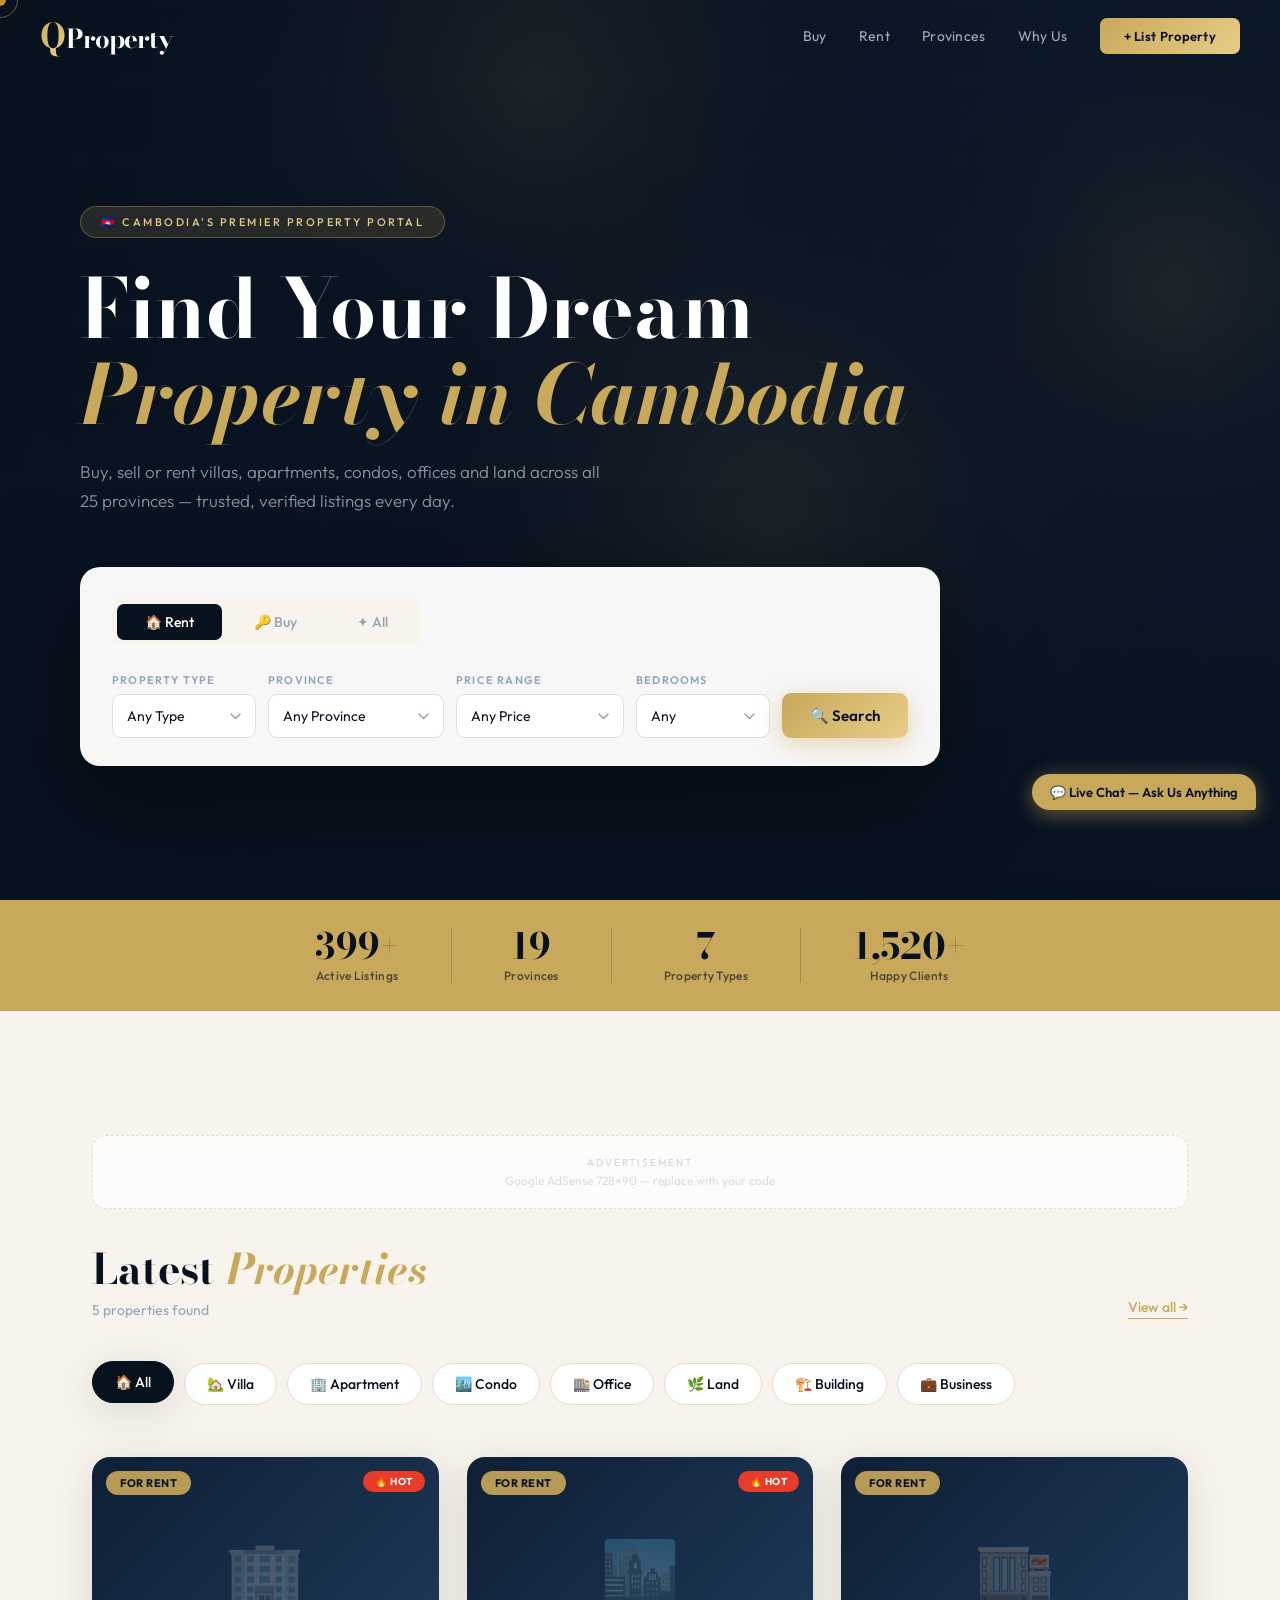
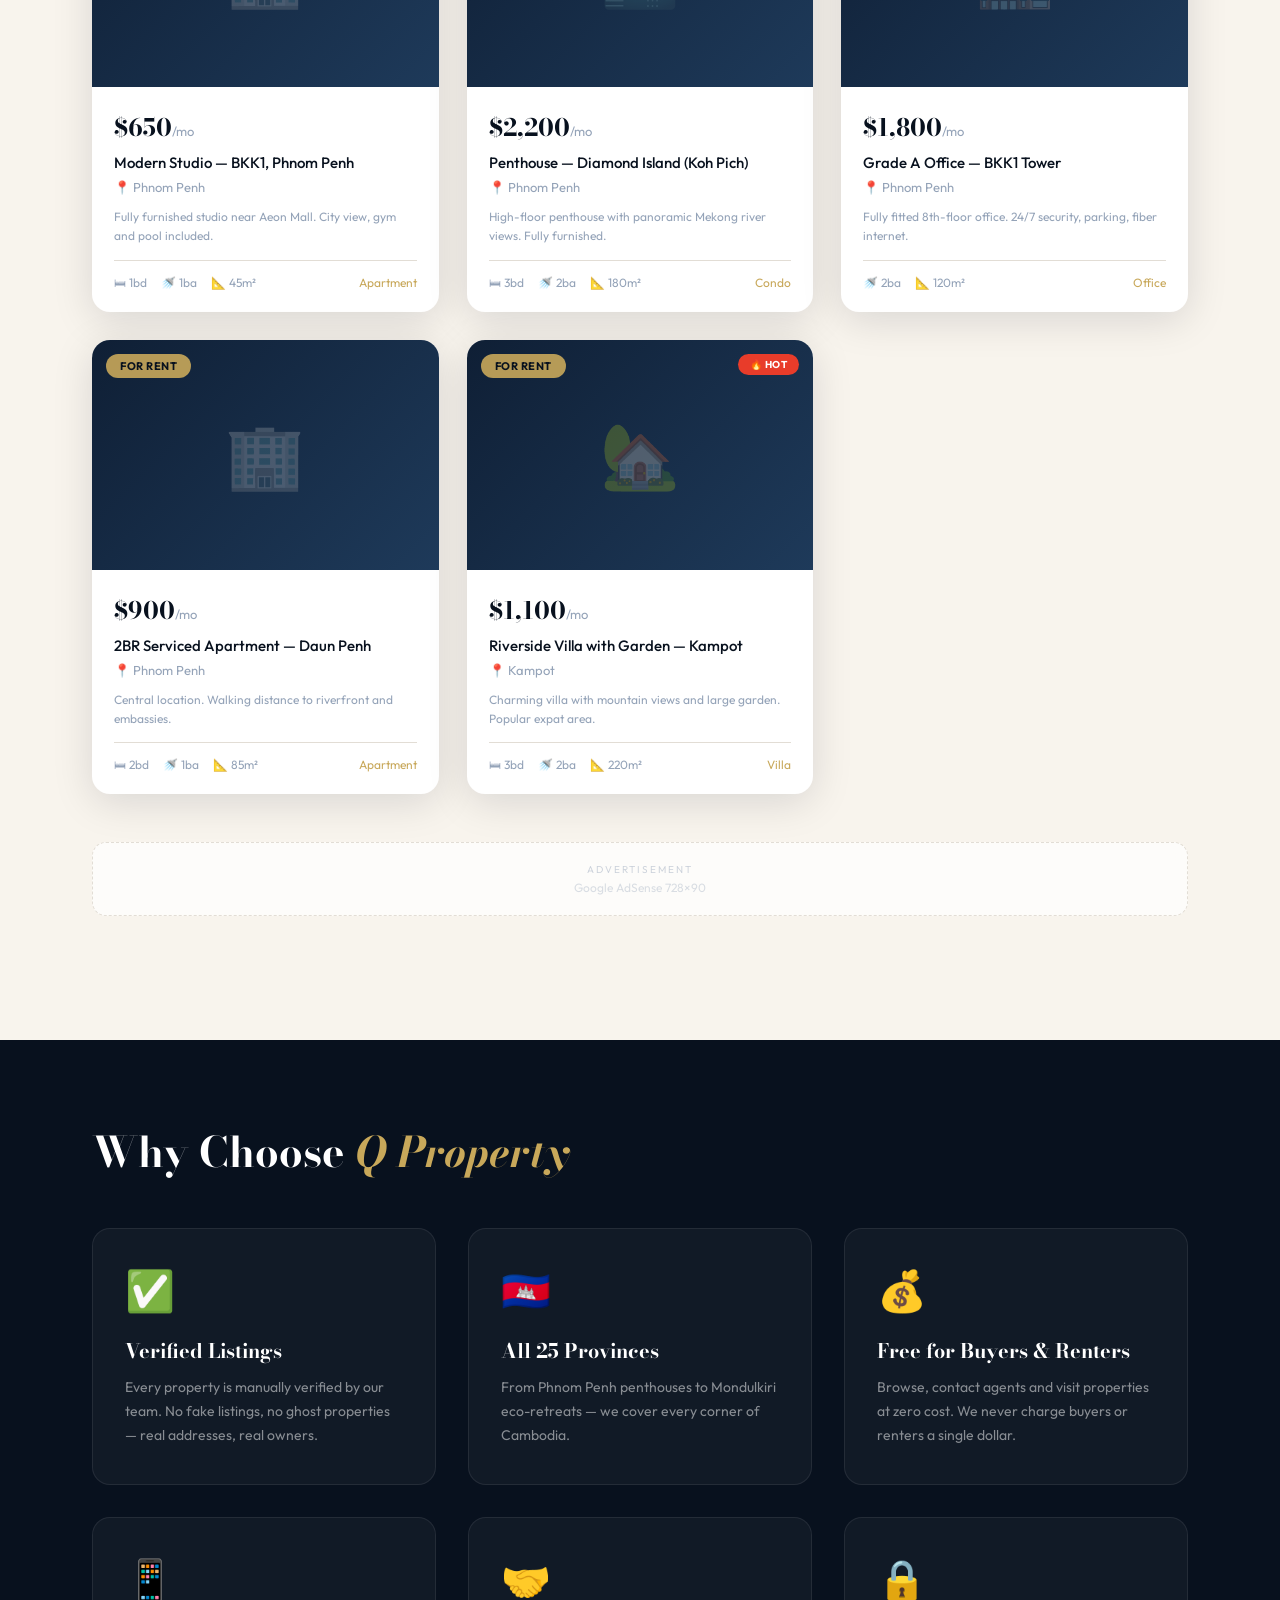
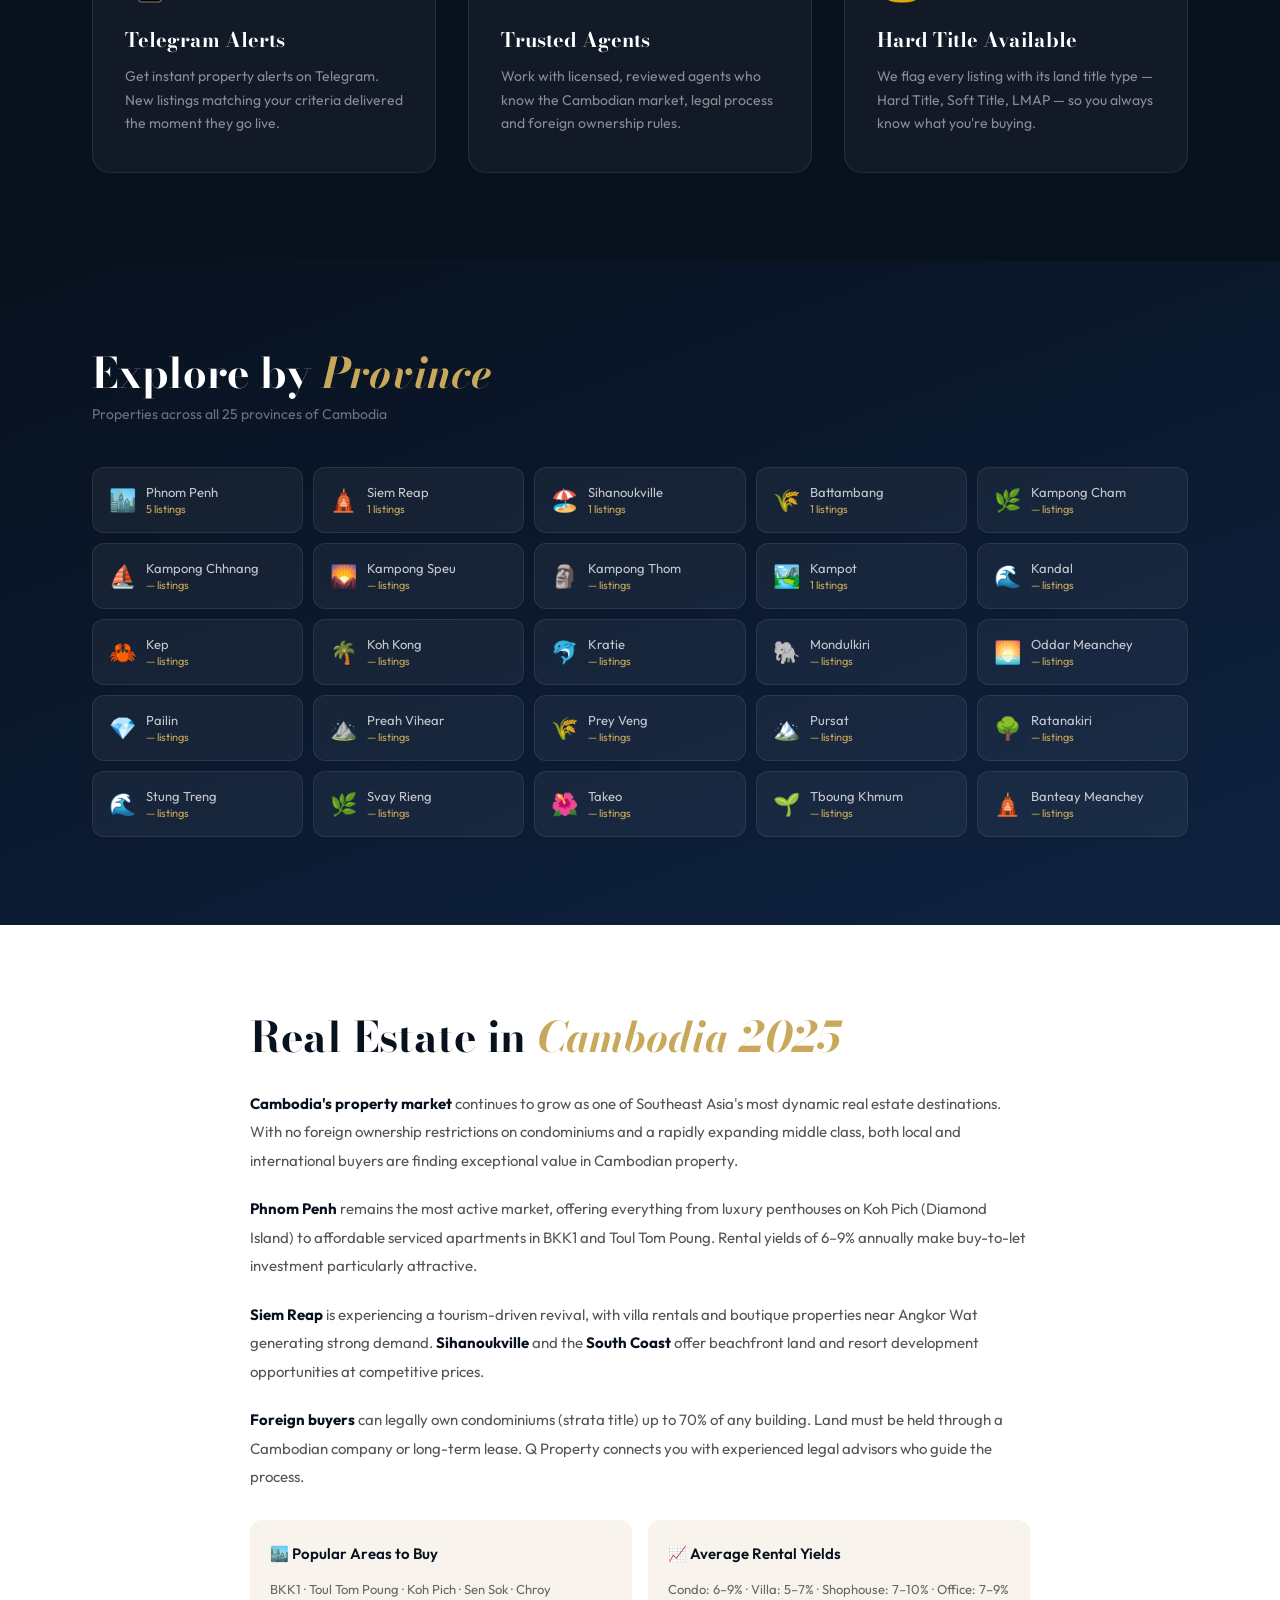
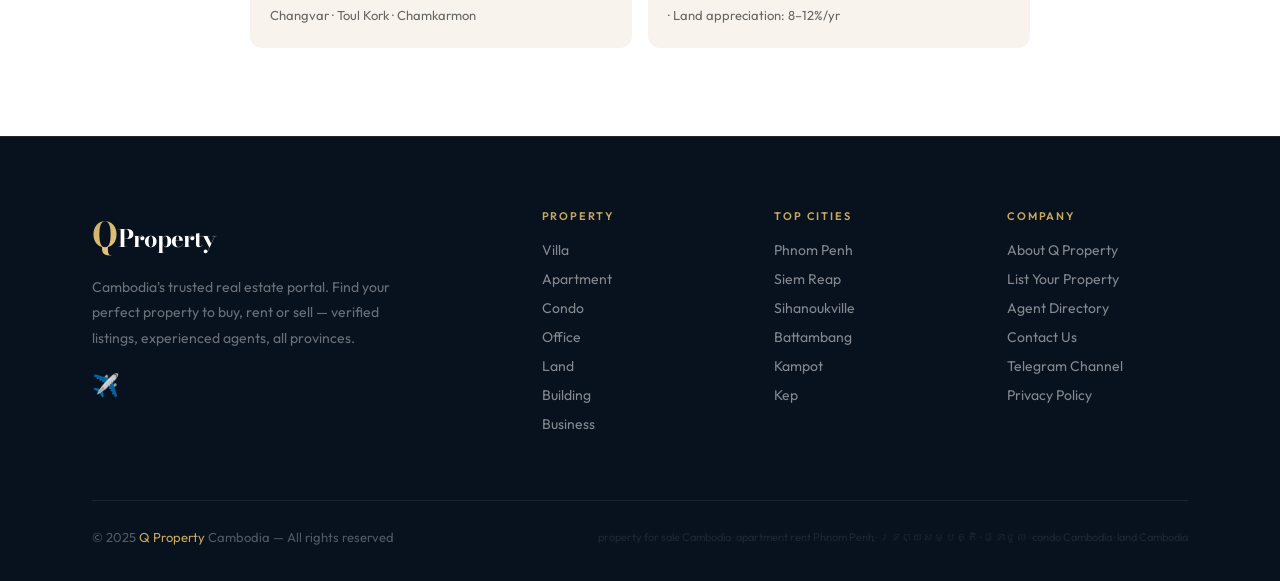
==== index.html @ 2b55e11c "Rename Q Property Website.html to index.html" ====
<!DOCTYPE html>
<html lang="en">
<head>
<meta charset="UTF-8"/>
<meta name="viewport" content="width=device-width,initial-scale=1.0"/>

<!-- ═══ PRIMARY SEO ═══ -->
<title>Q Property Cambodia | Buy, Sell & Rent Real Estate in Phnom Penh, Siem Reap</title>
<meta name="description" content="Q Property — Cambodia's #1 real estate portal. Find villas, apartments, condos, offices and land for sale or rent across all 25 provinces. Trusted by thousands of buyers and renters."/>
<meta name="keywords" content="property for sale Cambodia, house for rent Phnom Penh, apartment Cambodia, condo Phnom Penh, land for sale Cambodia, villa Siem Reap, office space Phnom Penh, real estate Cambodia 2025, buy property Cambodia, ទ្រព្យសម្បត្តិ, ផ្ទះជួល"/>
<meta name="author" content="Q Property Cambodia"/>
<meta name="robots" content="index, follow"/>
<link rel="canonical" href="https://jquan096-sys.github.io/Q.github.io/"/>

<!-- ═══ OPEN GRAPH ═══ -->
<meta property="og:type" content="website"/>
<meta property="og:url" content="https://jquan096-sys.github.io/Q.github.io/"/>
<meta property="og:title" content="Q Property Cambodia | Buy, Sell & Rent Real Estate"/>
<meta property="og:description" content="Find your perfect property in Cambodia. Villas, apartments, condos, land across all provinces."/>
<meta property="og:image" content="https://jquan096-sys.github.io/Q.github.io/og.jpg"/>
<meta name="twitter:card" content="summary_large_image"/>
<meta name="twitter:title" content="Q Property Cambodia"/>
<meta name="twitter:description" content="Cambodia's trusted real estate portal — buy, sell, rent."/>

<!-- ═══ SCHEMA.ORG ═══ -->
<script type="application/ld+json">
{"@context":"https://schema.org","@type":"RealEstateAgent",
 "name":"Q Property Cambodia","url":"https://jquan096-sys.github.io/Q.github.io/",
 "description":"Cambodia's trusted real estate portal for buying, selling and renting property",
 "areaServed":{"@type":"Country","name":"Cambodia"},
 "address":{"@type":"PostalAddress","addressCountry":"KH","addressLocality":"Phnom Penh"}}
</script>

<!-- ═══ FONTS ═══ -->
<link rel="preconnect" href="https://fonts.googleapis.com"/>
<link href="https://fonts.googleapis.com/css2?family=Bodoni+Moda:ital,wght@0,400;0,700;1,400;1,700&family=Outfit:wght@300;400;500;600&display=swap" rel="stylesheet"/>

<style>
:root{
  --ink:#08111E;--ink2:#0F1F35;--gold:#C8A85A;--gold2:#E8CC88;
  --cream:#F8F4ED;--white:#fff;--muted:#94A3B8;--border:#E2DDD5;
  --r:14px;--sh:0 8px 40px rgba(8,17,30,.13);
}
*{margin:0;padding:0;box-sizing:border-box}
html{scroll-behavior:smooth;font-size:16px}
body{font-family:'Outfit',sans-serif;background:var(--cream);color:var(--ink);overflow-x:hidden}

/* ═══ CUSTOM CURSOR ═══ */
*{cursor:none!important}
#cursor{position:fixed;width:12px;height:12px;background:var(--gold);border-radius:50%;pointer-events:none;z-index:9999;transform:translate(-50%,-50%);transition:transform .1s,width .2s,height .2s;mix-blend-mode:difference}
#cursor-ring{position:fixed;width:36px;height:36px;border:1.5px solid var(--gold);border-radius:50%;pointer-events:none;z-index:9998;transform:translate(-50%,-50%);transition:left .12s ease,top .12s ease,width .2s,height .2s;opacity:.5}

/* ═══ SCROLLBAR ═══ */
::-webkit-scrollbar{width:5px}
::-webkit-scrollbar-track{background:var(--ink)}
::-webkit-scrollbar-thumb{background:var(--gold);border-radius:3px}

/* ═══ HERO CANVAS ═══ */
#hero{position:relative;min-height:100vh;display:flex;align-items:center;overflow:hidden;background:var(--ink)}
#bg-canvas{position:absolute;inset:0;width:100%;height:100%}
.hero-overlay{position:absolute;inset:0;background:linear-gradient(180deg,rgba(8,17,30,.2) 0%,rgba(8,17,30,.6) 60%,rgba(8,17,30,.92) 100%)}

/* ═══ HEADER ═══ */
header{
  position:fixed;top:0;left:0;right:0;z-index:500;
  padding:0 40px;height:72px;
  display:flex;align-items:center;justify-content:space-between;
  transition:background .4s,backdrop-filter .4s,box-shadow .4s;
}
header.scrolled{
  background:rgba(8,17,30,.92);
  backdrop-filter:blur(20px);
  box-shadow:0 1px 0 rgba(200,168,90,.2);
}
.logo{font-family:'Bodoni Moda',serif;font-size:26px;font-weight:700;color:var(--white);text-decoration:none;display:flex;align-items:baseline;gap:1px;letter-spacing:-1px}
.logo .q{background:linear-gradient(135deg,var(--gold),var(--gold2));-webkit-background-clip:text;-webkit-text-fill-color:transparent;font-size:34px}
nav{display:flex;align-items:center;gap:32px}
nav a{color:rgba(255,255,255,.65);font-size:14px;font-weight:400;text-decoration:none;letter-spacing:.3px;transition:color .2s;position:relative}
nav a::after{content:'';position:absolute;bottom:-3px;left:0;width:0;height:1px;background:var(--gold);transition:width .2s}
nav a:hover{color:var(--white)}
nav a:hover::after{width:100%}
.nav-cta{background:linear-gradient(135deg,var(--gold),var(--gold2));color:var(--ink)!important;padding:10px 24px;border-radius:7px;font-weight:600!important;font-size:13px!important;letter-spacing:.3px}
.nav-cta::after{display:none!important}
.nav-cta:hover{opacity:.88;transform:translateY(-1px)}

/* ═══ HERO CONTENT ═══ */
.hero-inner{position:relative;z-index:10;max-width:1200px;width:100%;margin:0 auto;padding:0 40px;padding-top:72px}
.hero-label{
  display:inline-flex;align-items:center;gap:8px;
  background:rgba(200,168,90,.15);border:1px solid rgba(200,168,90,.35);
  color:var(--gold2);font-size:11px;font-weight:500;letter-spacing:2.5px;text-transform:uppercase;
  padding:8px 20px;border-radius:30px;margin-bottom:28px;
  animation:fadeUp .8s ease both;
}
.hero-title{
  font-family:'Bodoni Moda',serif;
  font-size:clamp(44px,6.5vw,82px);
  font-weight:700;color:var(--white);
  line-height:1.05;margin-bottom:20px;
  animation:fadeUp .8s .12s ease both;
}
.hero-title em{color:var(--gold);font-style:italic}
.hero-sub{
  color:rgba(255,255,255,.55);font-size:17px;font-weight:300;
  margin-bottom:52px;max-width:540px;line-height:1.7;
  animation:fadeUp .8s .22s ease both;
}

/* ═══ SEARCH CARD ═══ */
.search-card{
  background:rgba(255,255,255,.97);
  backdrop-filter:blur(20px);
  border-radius:20px;
  padding:32px 32px 28px;
  box-shadow:0 32px 100px rgba(0,0,0,.45);
  animation:fadeUp .8s .32s ease both;
  max-width:860px;
}
.tab-bar{display:flex;gap:4px;background:var(--cream);border-radius:10px;padding:5px;margin-bottom:28px;width:fit-content}
.tab{padding:9px 28px;border-radius:7px;border:none;font-family:'Outfit',sans-serif;font-size:14px;font-weight:500;cursor:none;color:var(--muted);background:none;transition:all .2s}
.tab.active{background:var(--ink);color:var(--white)}

.fields{display:grid;grid-template-columns:repeat(4,1fr) auto;gap:12px;align-items:end}
.fg{display:flex;flex-direction:column;gap:7px}
.fl{font-size:11px;font-weight:600;text-transform:uppercase;letter-spacing:1.2px;color:var(--muted)}
.fg select{
  border:1.5px solid var(--border);border-radius:9px;
  padding:12px 38px 12px 14px;font-size:14px;
  font-family:'Outfit',sans-serif;color:var(--ink);
  background:var(--white);appearance:none;cursor:none;
  background-image:url("data:image/svg+xml,%3Csvg width='11' height='7' viewBox='0 0 11 7' fill='none' xmlns='http://www.w3.org/2000/svg'%3E%3Cpath d='M1 1L5.5 5.5L10 1' stroke='%2394A3B8' stroke-width='1.5' stroke-linecap='round'/%3E%3C/svg%3E");
  background-repeat:no-repeat;background-position:right 14px center;
  transition:border-color .2s,box-shadow .2s;
}
.fg select:focus{outline:none;border-color:var(--gold);box-shadow:0 0 0 3px rgba(200,168,90,.12)}
.btn-s{
  background:linear-gradient(135deg,var(--gold),var(--gold2));
  color:var(--ink);border:none;
  padding:13px 28px;border-radius:9px;
  font-family:'Outfit',sans-serif;font-size:15px;font-weight:600;
  cursor:none;white-space:nowrap;
  box-shadow:0 6px 24px rgba(200,168,90,.45);
  transition:transform .15s,box-shadow .15s;
}
.btn-s:hover{transform:translateY(-2px);box-shadow:0 10px 32px rgba(200,168,90,.6)}

/* ═══ STATS RIBBON ═══ */
.stats-ribbon{
  background:var(--gold);padding:28px 0;
  display:flex;justify-content:center;gap:0;
}
.st{text-align:center;padding:0 52px;border-right:1px solid rgba(8,17,30,.18)}
.st:last-child{border-right:none}
.st-n{font-family:'Bodoni Moda',serif;font-size:36px;font-weight:700;color:var(--ink);display:block;line-height:1}
.st-l{font-size:12px;color:rgba(8,17,30,.65);margin-top:4px;font-weight:500;letter-spacing:.3px}

/* ═══ SECTIONS ═══ */
.sec{padding:88px 0}
.wrap{max-width:1160px;margin:0 auto;padding:0 32px}
.sh{display:flex;align-items:flex-end;justify-content:space-between;margin-bottom:44px;flex-wrap:wrap;gap:16px}
.st2{font-family:'Bodoni Moda',serif;font-size:clamp(26px,3.5vw,42px);font-weight:700;color:var(--ink);line-height:1.15}
.st2 span{color:var(--gold);font-style:italic}
.st2-sub{color:var(--muted);font-size:14px;margin-top:8px}
.va{color:var(--gold);font-size:14px;font-weight:500;text-decoration:none;border-bottom:1px solid var(--gold);padding-bottom:2px;transition:opacity .2s;white-space:nowrap}
.va:hover{opacity:.65}

/* ═══ TYPE PILLS ═══ */
.type-row{display:flex;gap:10px;flex-wrap:wrap;margin-bottom:52px}
.tp{
  display:flex;align-items:center;gap:8px;
  background:var(--white);border:1.5px solid var(--border);
  border-radius:40px;padding:11px 22px;
  font-size:14px;font-weight:500;color:var(--ink);
  cursor:none;transition:all .2s;
}
.tp:hover,.tp.on{background:var(--ink);border-color:var(--ink);color:var(--white);transform:translateY(-2px);box-shadow:var(--sh)}

/* ═══ PROPERTY GRID ═══ */
.pg{display:grid;grid-template-columns:repeat(3,1fr);gap:28px}
.pc{
  background:var(--white);border-radius:18px;overflow:hidden;
  box-shadow:var(--sh);transition:transform .3s cubic-bezier(.22,1,.36,1),box-shadow .3s;
  cursor:none;
}
.pc:hover{transform:translateY(-6px);box-shadow:0 24px 64px rgba(8,17,30,.18)}
.pi{height:230px;position:relative;overflow:hidden;background:linear-gradient(135deg,var(--ink2),#1E3A5A);display:flex;align-items:center;justify-content:center}
.pi-em{font-size:64px;opacity:.25;transition:transform .4s,opacity .4s}
.pc:hover .pi-em{transform:scale(1.1);opacity:.35}
.pi-b1{position:absolute;top:14px;left:14px;padding:5px 14px;border-radius:20px;font-size:11px;font-weight:700;letter-spacing:.5px;text-transform:uppercase}
.b-rent{background:rgba(200,168,90,.9);color:var(--ink)}
.b-sale{background:rgba(8,17,30,.8);color:var(--white)}
.pi-hot{position:absolute;top:14px;right:14px;background:#E83C2A;color:#fff;padding:4px 12px;border-radius:20px;font-size:10px;font-weight:700;letter-spacing:.5px}
.pb{padding:22px}
.pp{font-family:'Bodoni Moda',serif;font-size:24px;font-weight:700;color:var(--ink)}
.pp span{font-family:'Outfit',sans-serif;font-size:13px;font-weight:400;color:var(--muted)}
.pt{font-size:15px;font-weight:500;color:var(--ink);margin:6px 0;line-height:1.4}
.pl{display:flex;align-items:center;gap:4px;color:var(--muted);font-size:13px;margin-bottom:12px}
.pd{font-size:12px;color:var(--muted);line-height:1.6;margin-bottom:14px}
.pf{display:flex;gap:14px;padding-top:14px;border-top:1px solid var(--border)}
.pft{font-size:12px;color:var(--muted);display:flex;align-items:center;gap:4px}

/* ═══ WHY Q PROPERTY ═══ */
.why{background:var(--ink);padding:88px 0}
.why-grid{display:grid;grid-template-columns:repeat(3,1fr);gap:32px;margin-top:52px}
.wc{
  background:rgba(255,255,255,.04);border:1px solid rgba(255,255,255,.08);
  border-radius:18px;padding:36px 32px;
  transition:background .2s,border-color .2s,transform .2s;
}
.wc:hover{background:rgba(200,168,90,.07);border-color:rgba(200,168,90,.25);transform:translateY(-4px)}
.wi{font-size:40px;margin-bottom:20px;display:block}
.wt{font-family:'Bodoni Moda',serif;font-size:20px;font-weight:700;color:var(--white);margin-bottom:10px}
.wd{color:rgba(255,255,255,.5);font-size:14px;line-height:1.7}

/* ═══ PROVINCE MAP ═══ */
.prov-sec{background:linear-gradient(160deg,var(--ink) 0%,#0E2240 100%);padding:88px 0}
.prov-grid{display:grid;grid-template-columns:repeat(5,1fr);gap:10px;margin-top:44px}
.prov{
  background:rgba(255,255,255,.05);border:1px solid rgba(255,255,255,.08);
  border-radius:12px;padding:16px;
  cursor:none;transition:all .2s;
  display:flex;align-items:center;gap:10px;
}
.prov:hover{background:rgba(200,168,90,.12);border-color:rgba(200,168,90,.35);transform:scale(1.03)}
.prov-em{font-size:22px}
.prov-n{font-size:13px;color:rgba(255,255,255,.75);font-weight:400}
.prov-c{font-size:11px;color:var(--gold);margin-top:2px}

/* ═══ AD ═══ */
.ad{background:rgba(255,255,255,.7);backdrop-filter:blur(8px);border:1.5px dashed var(--border);border-radius:var(--r);padding:20px;text-align:center;color:var(--muted);font-size:12px;margin:36px 0}
.adl{font-size:10px;letter-spacing:2px;text-transform:uppercase;opacity:.45;margin-bottom:4px}

/* ═══ FOOTER ═══ */
footer{background:var(--ink);padding:72px 0 36px;border-top:1px solid rgba(200,168,90,.15)}
.fg4{display:grid;grid-template-columns:2.2fr 1fr 1fr 1fr;gap:52px;margin-bottom:56px}
.fb p{color:rgba(255,255,255,.4);font-size:14px;line-height:1.8;max-width:300px;margin-top:14px}
.fc h5{color:var(--gold);font-size:11px;font-weight:600;letter-spacing:1.8px;text-transform:uppercase;margin-bottom:18px}
.fc a{display:block;color:rgba(255,255,255,.5);font-size:14px;margin-bottom:11px;text-decoration:none;transition:color .2s}
.fc a:hover{color:var(--white)}
.fbot{border-top:1px solid rgba(255,255,255,.07);padding-top:28px;display:flex;justify-content:space-between;align-items:center;flex-wrap:wrap;gap:16px}
.fbot p{color:rgba(255,255,255,.3);font-size:13px}

/* ═══ ANIMATIONS ═══ */
@keyframes fadeUp{from{opacity:0;transform:translateY(24px)}to{opacity:1;transform:translateY(0)}}
.reveal{opacity:0;transform:translateY(30px);transition:opacity .7s ease,transform .7s ease}
.reveal.in{opacity:1;transform:none}
.reveal:nth-child(2){transition-delay:.1s}
.reveal:nth-child(3){transition-delay:.18s}
.reveal:nth-child(4){transition-delay:.26s}
.reveal:nth-child(5){transition-delay:.34s}
.reveal:nth-child(6){transition-delay:.42s}

/* ═══ LIVE CHAT PULSE ═══ */
.chat-pulse{position:fixed;bottom:90px;right:24px;z-index:600;display:flex;flex-direction:column;align-items:flex-end;gap:8px}
.chat-bubble{background:var(--gold);color:var(--ink);padding:10px 18px;border-radius:20px 20px 4px 20px;font-size:13px;font-weight:600;animation:pulsePop 3s ease infinite;box-shadow:0 4px 20px rgba(200,168,90,.5);cursor:none}
@keyframes pulsePop{0%,100%{transform:scale(1)}50%{transform:scale(1.04)}}

/* ═══ MOBILE ═══ */
@media(max-width:960px){
  .fields{grid-template-columns:1fr 1fr;gap:10px}
  .btn-s{width:100%}
  .pg{grid-template-columns:1fr 1fr;gap:20px}
  .why-grid{grid-template-columns:1fr 1fr}
  .prov-grid{grid-template-columns:repeat(3,1fr)}
  .fg4{grid-template-columns:1fr 1fr}
  nav{display:none}
}
@media(max-width:600px){
  .pg{grid-template-columns:1fr}
  .prov-grid{grid-template-columns:repeat(2,1fr)}
  .why-grid{grid-template-columns:1fr}
  .fg4{grid-template-columns:1fr}
  .hero-title{font-size:40px}
  .fields{grid-template-columns:1fr}
  header{padding:0 20px}
  .hero-inner{padding:0 20px;padding-top:72px}
  *{cursor:auto!important}#cursor,#cursor-ring{display:none}
}
</style>
</head>
<body>

<!-- CUSTOM CURSOR -->
<div id="cursor"></div>
<div id="cursor-ring"></div>

<!-- ═══ HEADER ═══ -->
<header id="hdr">
  <a class="logo" href="/"><span class="q">Q</span> Property</a>
  <nav>
    <a href="#properties">Buy</a>
    <a href="#properties">Rent</a>
    <a href="#provinces">Provinces</a>
    <a href="#why">Why Us</a>
    <a href="#" class="nav-cta">+ List Property</a>
  </nav>
</header>

<!-- ═══ HERO + LIVE CANVAS ═══ -->
<div id="hero">
  <canvas id="bg-canvas"></canvas>
  <div class="hero-overlay"></div>
  <div class="hero-inner">
    <div class="hero-label">🇰🇭 Cambodia's Premier Property Portal</div>
    <h1 class="hero-title">Find Your Dream<br><em>Property in Cambodia</em></h1>
    <p class="hero-sub">Buy, sell or rent villas, apartments, condos, offices and land across all 25 provinces — trusted, verified listings every day.</p>

    <div class="search-card">
      <div class="tab-bar">
        <button class="tab active" onclick="setTab('rent',this)">🏠 Rent</button>
        <button class="tab" onclick="setTab('buy',this)">🔑 Buy</button>
        <button class="tab" onclick="setTab('all',this)">✦ All</button>
      </div>
      <div class="fields">
        <div class="fg">
          <label class="fl">Property Type</label>
          <select id="f-type" onchange="doFilter()">
            <option value="">Any Type</option>
            <option>🏡 Villa</option><option>🏢 Apartment</option>
            <option>🏙️ Condo</option><option>🏬 Office</option>
            <option>🌿 Land</option><option>🏗️ Building</option>
            <option>💼 Business</option>
          </select>
        </div>
        <div class="fg">
          <label class="fl">Province</label>
          <select id="f-loc" onchange="doFilter()">
            <option value="">Any Province</option>
            <option>Phnom Penh</option><option>Siem Reap</option>
            <option>Sihanoukville</option><option>Battambang</option>
            <option>Kampong Cham</option><option>Kampong Chhnang</option>
            <option>Kampong Speu</option><option>Kampong Thom</option>
            <option>Kampot</option><option>Kandal</option>
            <option>Kep</option><option>Koh Kong</option>
            <option>Kratie</option><option>Mondulkiri</option>
            <option>Oddar Meanchey</option><option>Pailin</option>
            <option>Preah Vihear</option><option>Prey Veng</option>
            <option>Pursat</option><option>Ratanakiri</option>
            <option>Stung Treng</option><option>Svay Rieng</option>
            <option>Takeo</option><option>Tboung Khmum</option>
            <option>Banteay Meanchey</option>
          </select>
        </div>
        <div class="fg">
          <label class="fl">Price Range</label>
          <select id="f-price" onchange="doFilter()">
            <option value="">Any Price</option>
            <option value="0-500">Under $500/mo</option>
            <option value="500-1000">$500 – $1,000</option>
            <option value="1000-3000">$1,000 – $3,000</option>
            <option value="3000-10000">$3,000 – $10,000</option>
            <option value="10000-99999999">$10,000+</option>
          </select>
        </div>
        <div class="fg">
          <label class="fl">Bedrooms</label>
          <select id="f-beds" onchange="doFilter()">
            <option value="">Any</option>
            <option value="1">1 Bed</option><option value="2">2 Beds</option>
            <option value="3">3 Beds</option><option value="4">4+ Beds</option>
          </select>
        </div>
        <button class="btn-s" onclick="doFilter()">🔍 Search</button>
      </div>
    </div>
  </div>
</div>

<!-- ═══ STATS RIBBON ═══ -->
<div class="stats-ribbon">
  <div class="st"><span class="st-n" data-count="1240">0</span><div class="st-l">Active Listings</div></div>
  <div class="st"><span class="st-n" data-count="25">0</span><div class="st-l">Provinces</div></div>
  <div class="st"><span class="st-n" data-count="7">0</span><div class="st-l">Property Types</div></div>
  <div class="st"><span class="st-n" data-count="4800">0</span><div class="st-l">Happy Clients</div></div>
</div>

<!-- ═══ PROPERTIES ═══ -->
<div class="sec" id="properties">
  <div class="wrap">
    <div class="ad"><div class="adl">Advertisement</div><p style="opacity:.35;font-size:12px">Google AdSense 728×90 — replace with your code</p></div>
    <div class="sh">
      <div><div class="st2">Latest <span>Properties</span></div><div class="st2-sub" id="res-count">Showing all properties</div></div>
      <a href="#" class="va">View all →</a>
    </div>
    <div class="type-row">
      <div class="tp on" onclick="tFilter('',this)">🏠 All</div>
      <div class="tp" onclick="tFilter('Villa',this)">🏡 Villa</div>
      <div class="tp" onclick="tFilter('Apartment',this)">🏢 Apartment</div>
      <div class="tp" onclick="tFilter('Condo',this)">🏙️ Condo</div>
      <div class="tp" onclick="tFilter('Office',this)">🏬 Office</div>
      <div class="tp" onclick="tFilter('Land',this)">🌿 Land</div>
      <div class="tp" onclick="tFilter('Building',this)">🏗️ Building</div>
      <div class="tp" onclick="tFilter('Business',this)">💼 Business</div>
    </div>
    <div class="pg" id="pg"></div>
    <div class="ad" style="margin-top:48px"><div class="adl">Advertisement</div><p style="opacity:.35;font-size:12px">Google AdSense 728×90</p></div>
  </div>
</div>

<!-- ═══ WHY Q PROPERTY ═══ -->
<div class="why" id="why">
  <div class="wrap">
    <div class="st2" style="color:#fff">Why Choose <span>Q Property</span></div>
    <div class="why-grid">
      <div class="wc reveal"><span class="wi">✅</span><div class="wt">Verified Listings</div><div class="wd">Every property is manually verified by our team. No fake listings, no ghost properties — real addresses, real owners.</div></div>
      <div class="wc reveal"><span class="wi">🇰🇭</span><div class="wt">All 25 Provinces</div><div class="wd">From Phnom Penh penthouses to Mondulkiri eco-retreats — we cover every corner of Cambodia.</div></div>
      <div class="wc reveal"><span class="wi">💰</span><div class="wt">Free for Buyers & Renters</div><div class="wd">Browse, contact agents and visit properties at zero cost. We never charge buyers or renters a single dollar.</div></div>
      <div class="wc reveal"><span class="wi">📱</span><div class="wt">Telegram Alerts</div><div class="wd">Get instant property alerts on Telegram. New listings matching your criteria delivered the moment they go live.</div></div>
      <div class="wc reveal"><span class="wi">🤝</span><div class="wt">Trusted Agents</div><div class="wd">Work with licensed, reviewed agents who know the Cambodian market, legal process and foreign ownership rules.</div></div>
      <div class="wc reveal"><span class="wi">🔒</span><div class="wt">Hard Title Available</div><div class="wd">We flag every listing with its land title type — Hard Title, Soft Title, LMAP — so you always know what you're buying.</div></div>
    </div>
  </div>
</div>

<!-- ═══ PROVINCES ═══ -->
<div class="prov-sec" id="provinces">
  <div class="wrap">
    <div class="sh">
      <div><div class="st2" style="color:#fff">Explore by <span>Province</span></div><div class="st2-sub" style="color:rgba(255,255,255,.4)">Properties across all 25 provinces of Cambodia</div></div>
    </div>
    <div class="prov-grid" id="prov-grid"></div>
  </div>
</div>

<!-- ═══ SEO CONTENT SECTION ═══ -->
<div class="sec" style="background:var(--white)">
  <div class="wrap">
    <div style="max-width:780px;margin:0 auto">
      <div class="st2" style="margin-bottom:28px">Real Estate in <span>Cambodia 2025</span></div>
      <div style="color:#555;font-size:15px;line-height:1.9;display:grid;gap:20px">
        <p><strong style="color:var(--ink)">Cambodia's property market</strong> continues to grow as one of Southeast Asia's most dynamic real estate destinations. With no foreign ownership restrictions on condominiums and a rapidly expanding middle class, both local and international buyers are finding exceptional value in Cambodian property.</p>
        <p><strong style="color:var(--ink)">Phnom Penh</strong> remains the most active market, offering everything from luxury penthouses on Koh Pich (Diamond Island) to affordable serviced apartments in BKK1 and Toul Tom Poung. Rental yields of 6–9% annually make buy-to-let investment particularly attractive.</p>
        <p><strong style="color:var(--ink)">Siem Reap</strong> is experiencing a tourism-driven revival, with villa rentals and boutique properties near Angkor Wat generating strong demand. <strong style="color:var(--ink)">Sihanoukville</strong> and the <strong style="color:var(--ink)">South Coast</strong> offer beachfront land and resort development opportunities at competitive prices.</p>
        <p><strong style="color:var(--ink)">Foreign buyers</strong> can legally own condominiums (strata title) up to 70% of any building. Land must be held through a Cambodian company or long-term lease. Q Property connects you with experienced legal advisors who guide the process.</p>
        <div style="display:grid;grid-template-columns:1fr 1fr;gap:16px;margin-top:8px">
          <div style="background:var(--cream);border-radius:12px;padding:20px">
            <div style="font-weight:600;margin-bottom:8px;color:var(--ink)">🏙️ Popular Areas to Buy</div>
            <div style="font-size:13px;color:#666;line-height:2">BKK1 · Toul Tom Poung · Koh Pich · Sen Sok · Chroy Changvar · Toul Kork · Chamkarmon</div>
          </div>
          <div style="background:var(--cream);border-radius:12px;padding:20px">
            <div style="font-weight:600;margin-bottom:8px;color:var(--ink)">📈 Average Rental Yields</div>
            <div style="font-size:13px;color:#666;line-height:2">Condo: 6–9% · Villa: 5–7% · Shophouse: 7–10% · Office: 7–9% · Land appreciation: 8–12%/yr</div>
          </div>
        </div>
      </div>
    </div>
  </div>
</div>

<!-- ═══ LIVE CHAT CTA ═══ -->
<div class="chat-pulse">
  <div class="chat-bubble">💬 Live Chat — Ask Us Anything</div>
</div>

<!-- ═══ FOOTER ═══ -->
<footer>
  <div class="wrap">
    <div class="fg4">
      <div class="fb">
        <a class="logo" href="/" style="font-size:24px;display:flex"><span class="q">Q</span> Property</a>
        <p>Cambodia's trusted real estate portal. Find your perfect property to buy, rent or sell — verified listings, experienced agents, all provinces.</p>
        <div style="display:flex;gap:12px;margin-top:20px">
          <a href="https://t.me/QjobKh" style="color:var(--gold);font-size:22px;text-decoration:none" target="_blank">✈️</a>
        </div>
      </div>
      <div class="fc"><h5>Property</h5><a href="#">Villa</a><a href="#">Apartment</a><a href="#">Condo</a><a href="#">Office</a><a href="#">Land</a><a href="#">Building</a><a href="#">Business</a></div>
      <div class="fc"><h5>Top Cities</h5><a href="#">Phnom Penh</a><a href="#">Siem Reap</a><a href="#">Sihanoukville</a><a href="#">Battambang</a><a href="#">Kampot</a><a href="#">Kep</a></div>
      <div class="fc"><h5>Company</h5><a href="#">About Q Property</a><a href="#">List Your Property</a><a href="#">Agent Directory</a><a href="#">Contact Us</a><a href="https://t.me/QjobKh" target="_blank">Telegram Channel</a><a href="#">Privacy Policy</a></div>
    </div>
    <div class="fbot">
      <p>© 2025 <span style="color:var(--gold)">Q Property</span> Cambodia — All rights reserved</p>
      <p style="font-size:11px;opacity:.3">property for sale Cambodia · apartment rent Phnom Penh · ទ្រព្យសម្បត្តិ · ផ្ទះជួល · condo Cambodia · land Cambodia</p>
    </div>
  </div>
</footer>

<!-- ═══ TAWK.TO LIVE CHAT (FREE) ═══ -->
<!-- Sign up free at tawk.to → get your Property ID → replace XXXXXXX below -->
<!--
<script type="text/javascript">
var Tawk_API=Tawk_API||{},Tawk_LoadStart=new Date();
(function(){var s1=document.createElement("script"),s0=document.getElementsByTagName("script")[0];
s1.async=true;s1.src='https://embed.tawk.to/XXXXXXXXXXXXXXXX/default';
s1.charset='UTF-8';s1.setAttribute('crossorigin','*');
s0.parentNode.insertBefore(s1,s0);})();
</script>
-->

<script>
// ═══════════════════════════════════════════════════════════════════
//  LIVE CANVAS BACKGROUND
// ═══════════════════════════════════════════════════════════════════
(function(){
  const canvas=document.getElementById('bg-canvas');
  const ctx=canvas.getContext('2d');
  let W,H,pts;

  function resize(){
    W=canvas.width=canvas.offsetWidth;
    H=canvas.height=canvas.offsetHeight;
    init();
  }

  function init(){
    pts=Array.from({length:6},(_,i)=>({
      x:Math.random()*W, y:Math.random()*H,
      vx:(Math.random()-.5)*.4, vy:(Math.random()-.5)*.4,
      r: 280+Math.random()*220,
      hue: i%2===0 ? [200,168,90] : [14,32,52],
      a: .12+Math.random()*.1
    }));
  }

  function draw(){
    ctx.clearRect(0,0,W,H);
    // Base gradient
    const bg=ctx.createLinearGradient(0,0,W,H);
    bg.addColorStop(0,'#08111E');
    bg.addColorStop(1,'#0F2035');
    ctx.fillStyle=bg; ctx.fillRect(0,0,W,H);

    // Orbs
    pts.forEach(p=>{
      const g=ctx.createRadialGradient(p.x,p.y,0,p.x,p.y,p.r);
      const [r,g2,b]=p.hue;
      g.addColorStop(0,`rgba(${r},${g2},${b},${p.a})`);
      g.addColorStop(1,'rgba(0,0,0,0)');
      ctx.beginPath();
      ctx.arc(p.x,p.y,p.r,0,Math.PI*2);
      ctx.fillStyle=g; ctx.fill();

      p.x+=p.vx; p.y+=p.vy;
      if(p.x<-p.r||p.x>W+p.r) p.vx*=-1;
      if(p.y<-p.r||p.y>H+p.r) p.vy*=-1;
    });

    // Grid lines
    ctx.strokeStyle='rgba(200,168,90,.04)';
    ctx.lineWidth=1;
    for(let x=0;x<W;x+=80){ctx.beginPath();ctx.moveTo(x,0);ctx.lineTo(x,H);ctx.stroke()}
    for(let y=0;y<H;y+=80){ctx.beginPath();ctx.moveTo(0,y);ctx.lineTo(W,y);ctx.stroke()}

    requestAnimationFrame(draw);
  }

  window.addEventListener('resize',resize);
  resize(); draw();
})();

// ═══════════════════════════════════════════════════════════════════
//  CURSOR
// ═══════════════════════════════════════════════════════════════════
const cur=document.getElementById('cursor');
const ring=document.getElementById('cursor-ring');
let mx=0,my=0,rx=0,ry=0;
document.addEventListener('mousemove',e=>{
  mx=e.clientX; my=e.clientY;
  cur.style.left=mx+'px'; cur.style.top=my+'px';
});
(function animCursor(){
  rx+=(mx-rx)*.12; ry+=(my-ry)*.12;
  ring.style.left=rx+'px'; ring.style.top=ry+'px';
  requestAnimationFrame(animCursor);
})();
document.querySelectorAll('a,button,.tp,.pc,.prov,.wc,.type-card').forEach(el=>{
  el.addEventListener('mouseenter',()=>{cur.style.width='20px';cur.style.height='20px';ring.style.width='52px';ring.style.height='52px'});
  el.addEventListener('mouseleave',()=>{cur.style.width='12px';cur.style.height='12px';ring.style.width='36px';ring.style.height='36px'});
});

// ═══════════════════════════════════════════════════════════════════
//  HEADER SCROLL
// ═══════════════════════════════════════════════════════════════════
window.addEventListener('scroll',()=>{
  document.getElementById('hdr').classList.toggle('scrolled',window.scrollY>50);
});

// ═══════════════════════════════════════════════════════════════════
//  REVEAL ON SCROLL
// ═══════════════════════════════════════════════════════════════════
const ro=new IntersectionObserver(es=>es.forEach(e=>{if(e.isIntersecting)e.target.classList.add('in')}),{threshold:.15});
document.querySelectorAll('.reveal').forEach(el=>ro.observe(el));

// ═══════════════════════════════════════════════════════════════════
//  ANIMATED COUNTERS
// ═══════════════════════════════════════════════════════════════════
const co=new IntersectionObserver(es=>es.forEach(e=>{
  if(e.isIntersecting){
    const el=e.target, target=+el.dataset.count;
    let n=0; const step=Math.ceil(target/60);
    const t=setInterval(()=>{
      n=Math.min(n+step,target);
      el.textContent=n.toLocaleString()+(target>100?'+':'');
      if(n>=target){clearInterval(t); el.textContent=target.toLocaleString()+(target>100?'+':'')}
    },28);
    co.unobserve(el);
  }
}),{threshold:.5});
document.querySelectorAll('[data-count]').forEach(el=>co.observe(el));

// ═══════════════════════════════════════════════════════════════════
//  PROPERTY DATA
// ═══════════════════════════════════════════════════════════════════
const PROPS=[
  {id:1,type:"Apartment",listing:"rent",title:"Modern Studio — BKK1, Phnom Penh",loc:"Phnom Penh",price:650,beds:1,baths:1,size:45,em:"🏢",hot:true,desc:"Fully furnished studio near Aeon Mall. City view, gym and pool included."},
  {id:2,type:"Villa",listing:"sale",title:"Luxury Pool Villa — Sala Kamreuk",loc:"Siem Reap",price:280000,beds:4,baths:3,size:350,em:"🏡",hot:false,desc:"4-bed villa with private pool 10 min from Angkor Wat. Hard title available."},
  {id:3,type:"Condo",listing:"rent",title:"Penthouse — Diamond Island (Koh Pich)",loc:"Phnom Penh",price:2200,beds:3,baths:2,size:180,em:"🏙️",hot:true,desc:"High-floor penthouse with panoramic Mekong river views. Fully furnished."},
  {id:4,type:"Land",listing:"sale",title:"Beachfront Land — Ochheuteal Beach",loc:"Sihanoukville",price:550000,beds:0,baths:0,size:1200,em:"🌿",hot:false,desc:"1,200 sqm beachfront. Hard title. Perfect for hotel or resort development."},
  {id:5,type:"Office",listing:"rent",title:"Grade A Office — BKK1 Tower",loc:"Phnom Penh",price:1800,beds:0,baths:2,size:120,em:"🏬",hot:false,desc:"Fully fitted 8th-floor office. 24/7 security, parking, fiber internet."},
  {id:6,type:"Apartment",listing:"rent",title:"2BR Serviced Apartment — Daun Penh",loc:"Phnom Penh",price:900,beds:2,baths:1,size:85,em:"🏢",hot:false,desc:"Central location. Walking distance to riverfront and embassies."},
  {id:7,type:"Villa",listing:"rent",title:"Riverside Villa with Garden — Kampot",loc:"Kampot",price:1100,beds:3,baths:2,size:220,em:"🏡",hot:true,desc:"Charming villa with mountain views and large garden. Popular expat area."},
  {id:8,type:"Building",listing:"sale",title:"Commercial Shophouse — Main Street",loc:"Battambang",price:185000,beds:0,baths:0,size:400,em:"🏗️",hot:false,desc:"4-storey shophouse on main street. Currently tenanted. Good ROI."},
  {id:9,type:"Condo",listing:"sale",title:"1BR Condo — Sen Sok City",loc:"Phnom Penh",price:75000,beds:1,baths:1,size:55,em:"🏙️",hot:false,desc:"Brand new condo near AEON Mall 2. Modern design, good rental yield."},
];

const PROV=[
  {n:"Phnom Penh",e:"🏙️"},{n:"Siem Reap",e:"🛕"},{n:"Sihanoukville",e:"🏖️"},
  {n:"Battambang",e:"🌾"},{n:"Kampong Cham",e:"🌿"},{n:"Kampong Chhnang",e:"⛵"},
  {n:"Kampong Speu",e:"🌄"},{n:"Kampong Thom",e:"🗿"},{n:"Kampot",e:"🏞️"},
  {n:"Kandal",e:"🌊"},{n:"Kep",e:"🦀"},{n:"Koh Kong",e:"🌴"},
  {n:"Kratie",e:"🐬"},{n:"Mondulkiri",e:"🐘"},{n:"Oddar Meanchey",e:"🌅"},
  {n:"Pailin",e:"💎"},{n:"Preah Vihear",e:"⛰️"},{n:"Prey Veng",e:"🌾"},
  {n:"Pursat",e:"🏔️"},{n:"Ratanakiri",e:"🌳"},{n:"Stung Treng",e:"🌊"},
  {n:"Svay Rieng",e:"🌿"},{n:"Takeo",e:"🌺"},{n:"Tboung Khmum",e:"🌱"},
  {n:"Banteay Meanchey",e:"🛕"},
];

// ═══════════════════════════════════════════════════════════════════
//  FILTER STATE
// ═══════════════════════════════════════════════════════════════════
let TAB='rent', TTYPE='';

function setTab(t,btn){
  TAB=t;
  document.querySelectorAll('.tab').forEach(b=>b.classList.remove('active'));
  btn.classList.add('active'); doFilter();
}
function tFilter(t,btn){
  TTYPE=t;
  document.querySelectorAll('.tp').forEach(b=>b.classList.remove('on'));
  btn.classList.add('on');
  document.getElementById('f-type').value=t; doFilter();
}
function doFilter(){
  const type=TTYPE||document.getElementById('f-type').value.replace(/^[^\w]*/,'');
  const loc=document.getElementById('f-loc').value;
  const pr=document.getElementById('f-price').value;
  const beds=document.getElementById('f-beds').value;
  let list=PROPS.filter(p=>{
    if(TAB==='rent'&&p.listing!=='rent') return false;
    if(TAB==='buy'&&p.listing!=='sale') return false;
    if(type&&!p.type.includes(type)) return false;
    if(loc&&p.loc!==loc) return false;
    if(beds&&p.beds<+beds) return false;
    if(pr){const[lo,hi]=pr.split('-').map(Number);if(p.price<lo||p.price>hi)return false;}
    return true;
  });
  render(list);
}

function fmt(p,l){
  return l==='rent'
    ? `$${p.toLocaleString()}<span>/mo</span>`
    : `$${p.toLocaleString()}`;
}

function render(list){
  document.getElementById('res-count').textContent=`${list.length} propert${list.length===1?'y':'ies'} found`;
  if(!list.length){
    document.getElementById('pg').innerHTML=`<div style="grid-column:1/-1;text-align:center;padding:60px;color:var(--muted)"><p style="font-size:36px;margin-bottom:12px">🏠</p><p>No properties match. Try different filters.</p></div>`;
    return;
  }
  document.getElementById('pg').innerHTML=list.map((p,i)=>`
    <div class="pc reveal" style="transition-delay:${i*.07}s">
      <div class="pi">
        <span class="pi-em">${p.em}</span>
        <span class="pi-b1 ${p.listing==='rent'?'b-rent':'b-sale'}">${p.listing==='rent'?'For Rent':'For Sale'}</span>
        ${p.hot?'<span class="pi-hot">🔥 HOT</span>':''}
      </div>
      <div class="pb">
        <div class="pp">${fmt(p.price,p.listing)}</div>
        <div class="pt">${p.title}</div>
        <div class="pl">📍 ${p.loc}</div>
        <div class="pd">${p.desc}</div>
        <div class="pf">
          ${p.beds?`<span class="pft">🛏 ${p.beds}bd</span>`:''}
          ${p.baths?`<span class="pft">🚿 ${p.baths}ba</span>`:''}
          ${p.size?`<span class="pft">📐 ${p.size}m²</span>`:''}
          <span class="pft" style="margin-left:auto;color:var(--gold)">${p.type}</span>
        </div>
      </div>
    </div>`).join('');
  // Re-observe new cards
  document.querySelectorAll('.pc.reveal:not(.in)').forEach(el=>ro.observe(el));
}

// ═══════════════════════════════════════════════════════════════════
//  PROVINCES
// ═══════════════════════════════════════════════════════════════════
document.getElementById('prov-grid').innerHTML=PROV.map(p=>`
  <div class="prov" onclick="goProvince('${p.n}')">
    <span class="prov-em">${p.e}</span>
    <div>
      <div class="prov-n">${p.n}</div>
      <div class="prov-c">${PROPS.filter(x=>x.loc===p.n).length||'—'} listings</div>
    </div>
  </div>`).join('');

function goProvince(n){
  document.getElementById('f-loc').value=n;
  document.getElementById('properties').scrollIntoView({behavior:'smooth'});
  doFilter();
}

// ═══════════════════════════════════════════════════════════════════
//  INIT
// ═══════════════════════════════════════════════════════════════════
doFilter();
</script>
</body>
</html>
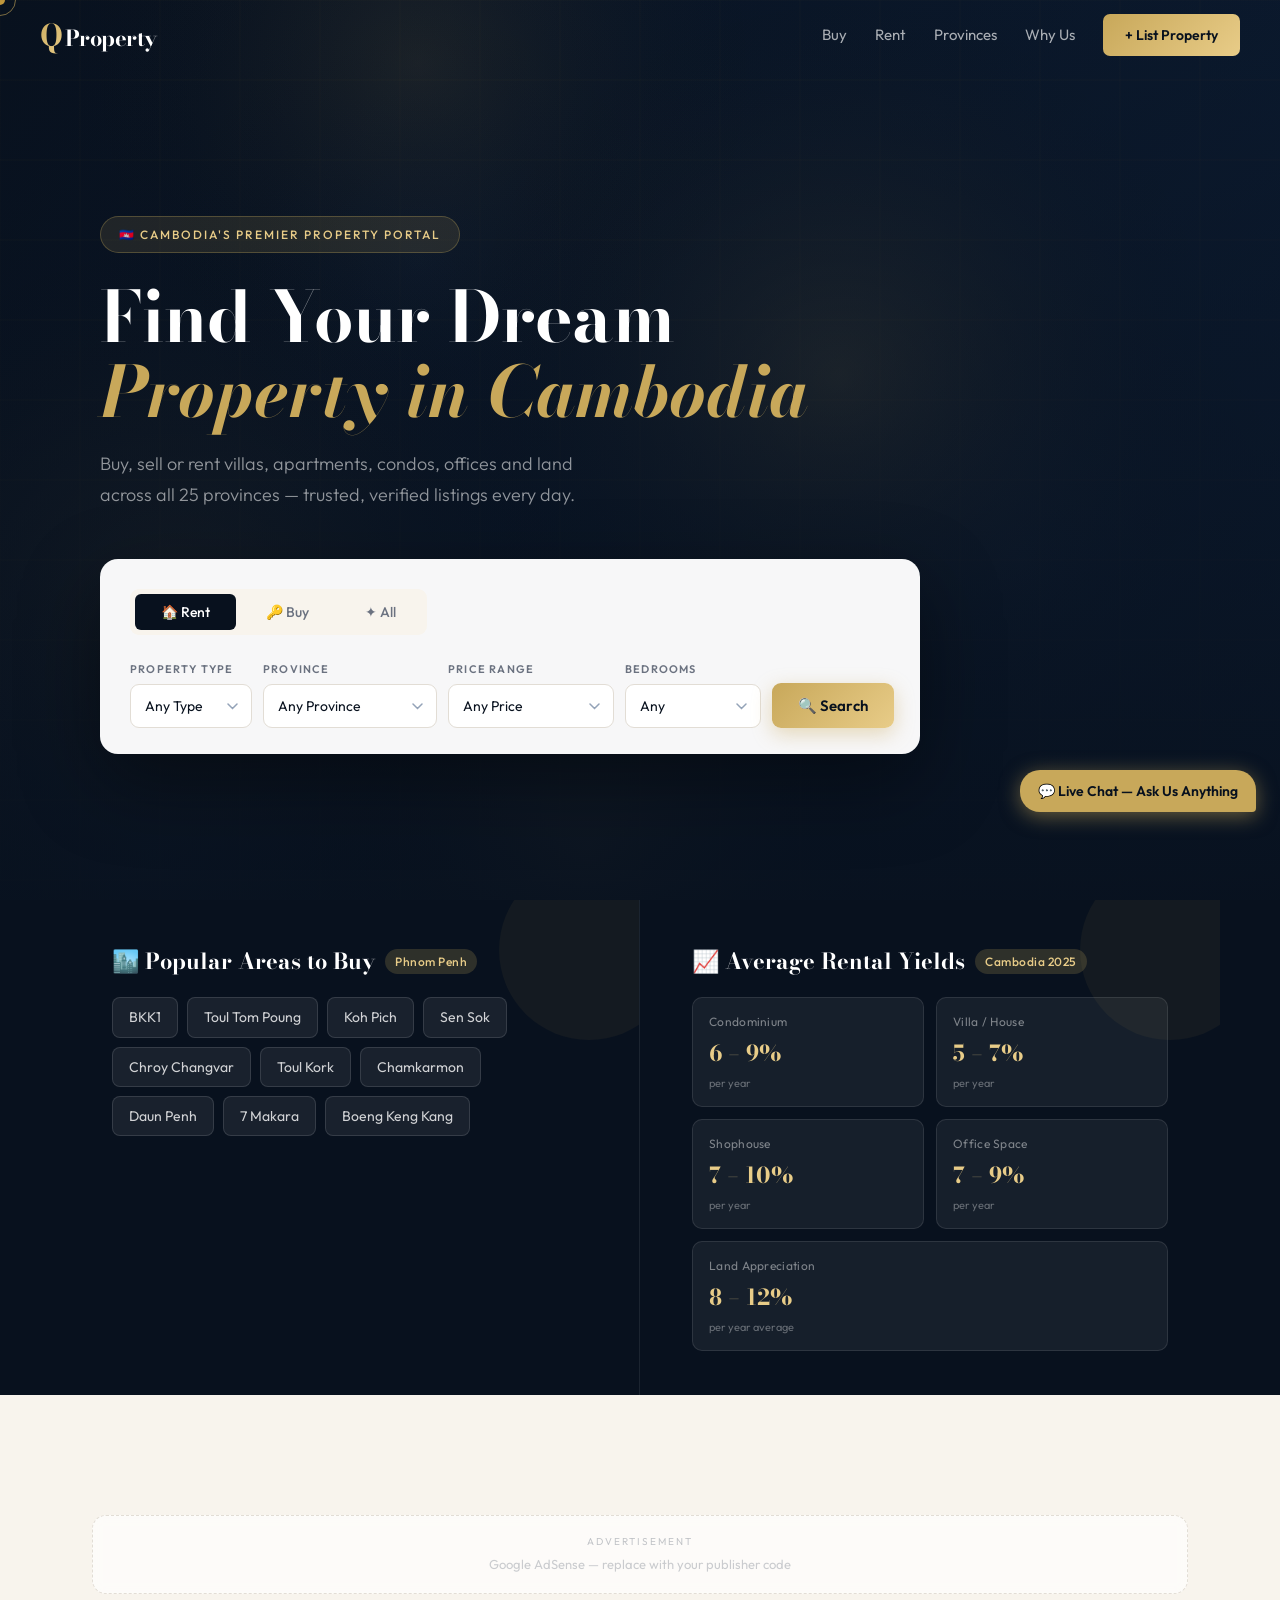
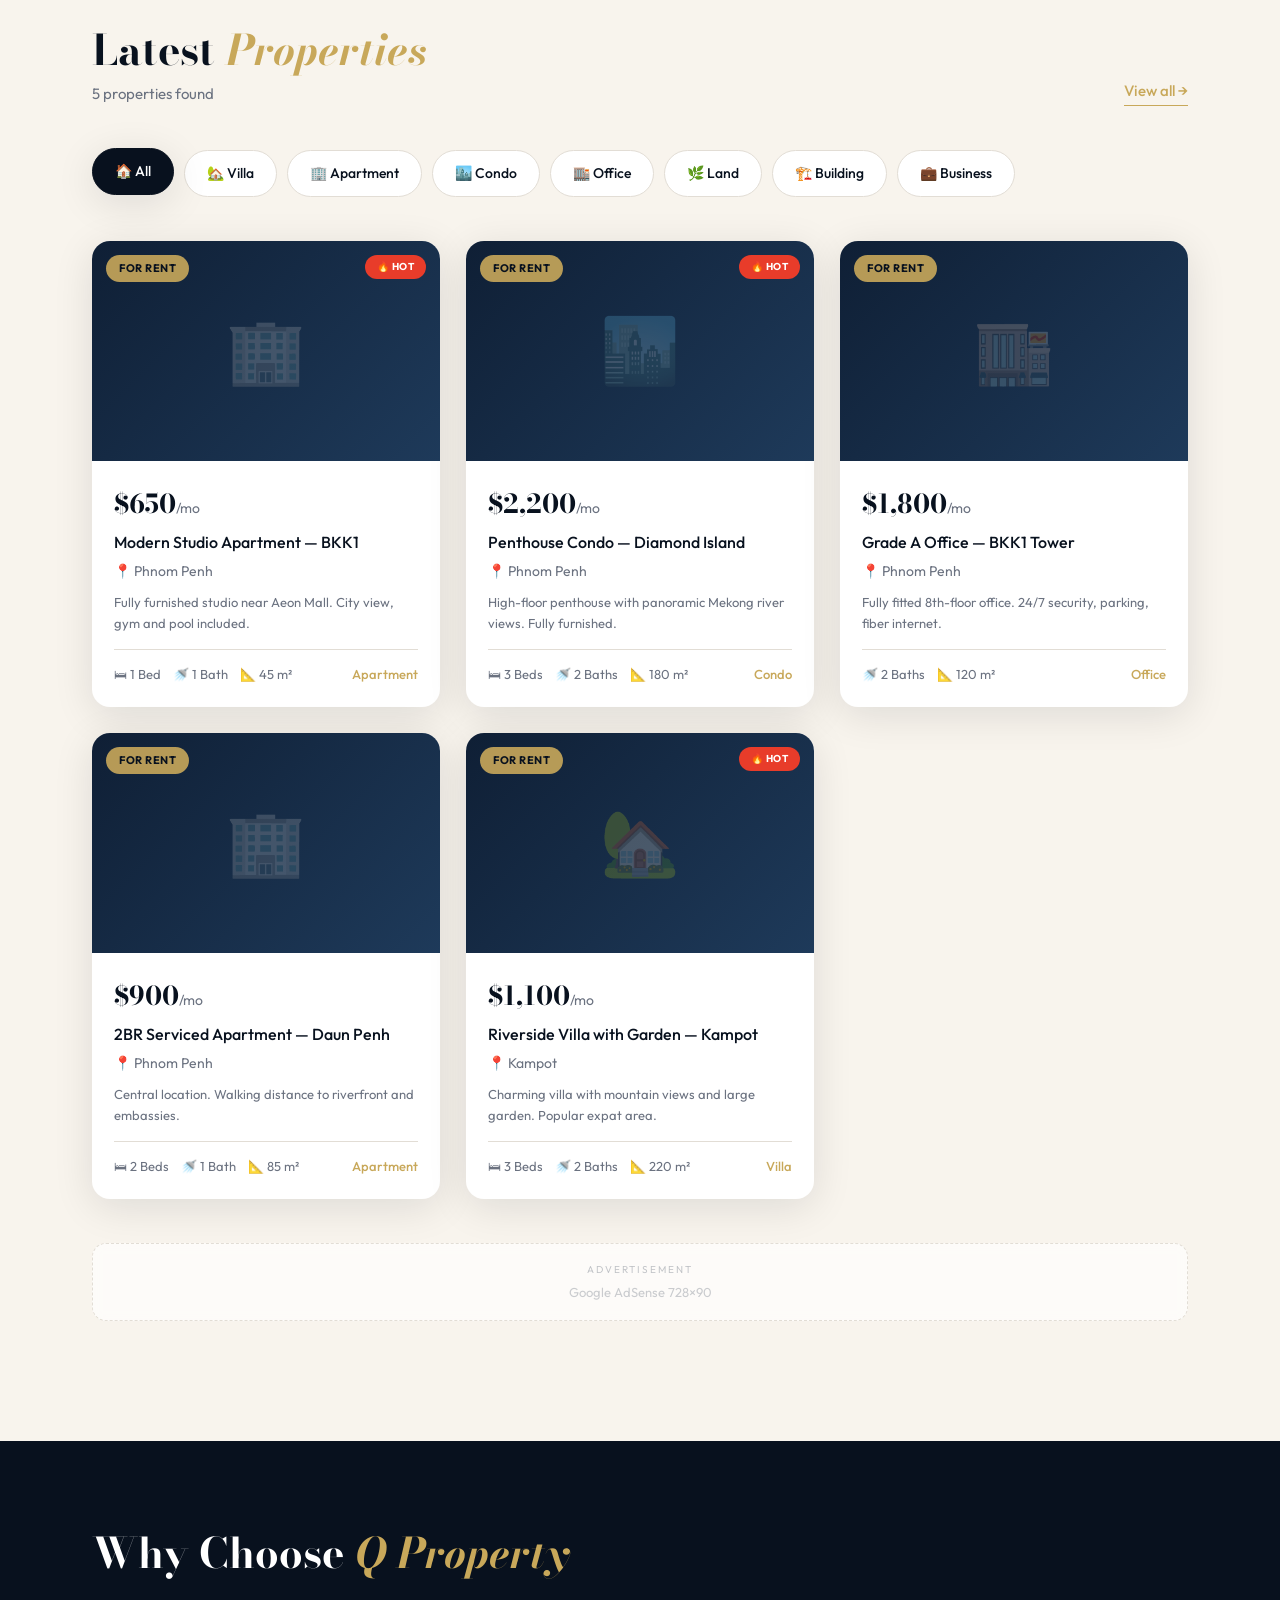
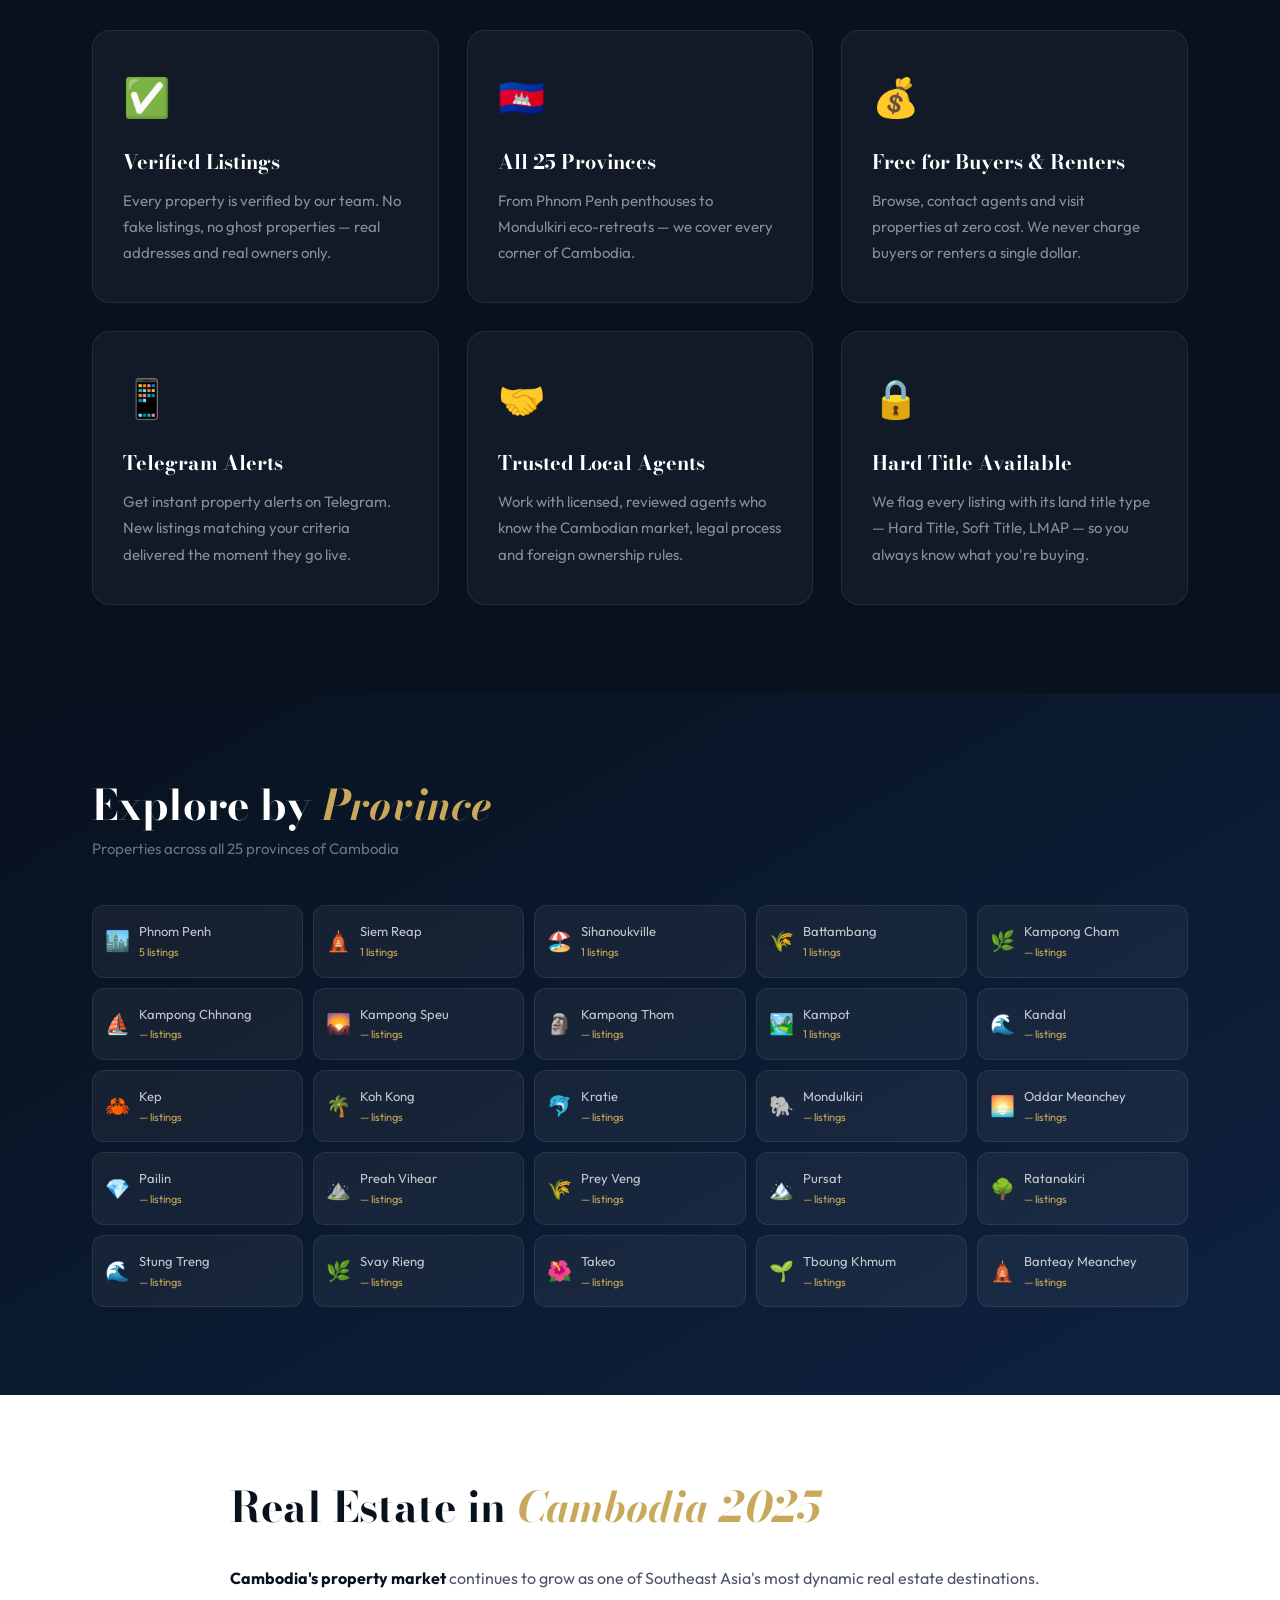
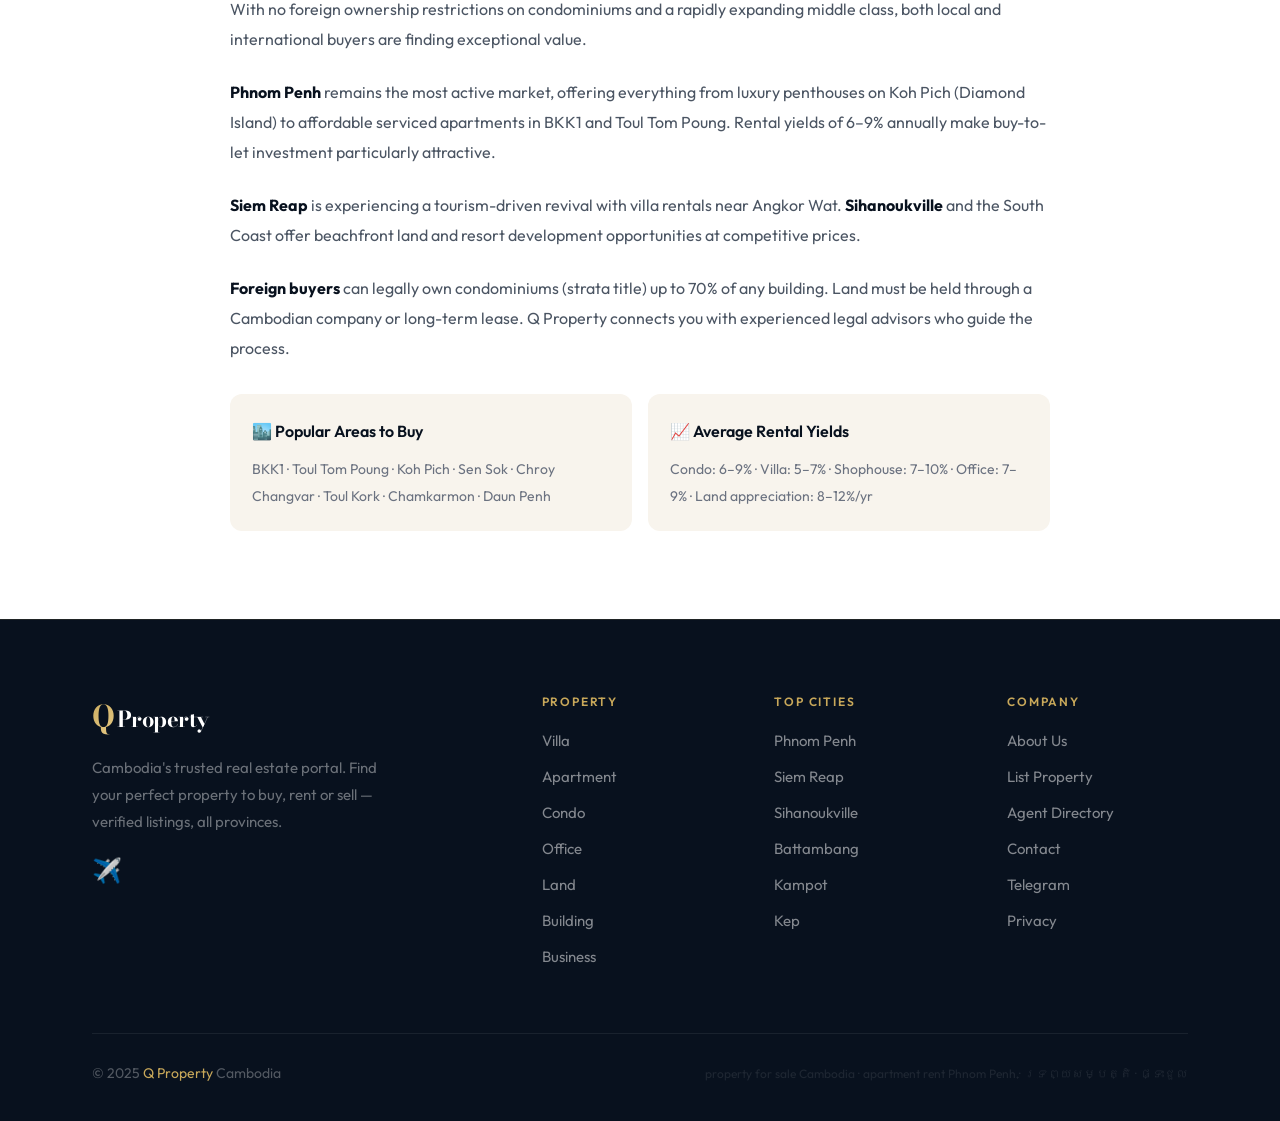
==== commit 28341d81: "Update index.html" ====
--- a/index.html
+++ b/index.html
@@ -3,288 +3,215 @@
 <head>
 <meta charset="UTF-8"/>
 <meta name="viewport" content="width=device-width,initial-scale=1.0"/>
-
-<!-- ═══ PRIMARY SEO ═══ -->
 <title>Q Property Cambodia | Buy, Sell & Rent Real Estate in Phnom Penh, Siem Reap</title>
-<meta name="description" content="Q Property — Cambodia's #1 real estate portal. Find villas, apartments, condos, offices and land for sale or rent across all 25 provinces. Trusted by thousands of buyers and renters."/>
-<meta name="keywords" content="property for sale Cambodia, house for rent Phnom Penh, apartment Cambodia, condo Phnom Penh, land for sale Cambodia, villa Siem Reap, office space Phnom Penh, real estate Cambodia 2025, buy property Cambodia, ទ្រព្យសម្បត្តិ, ផ្ទះជួល"/>
+<meta name="description" content="Q Property — Cambodia's #1 real estate portal. Find villas, apartments, condos, offices and land for sale or rent across all 25 provinces."/>
+<meta name="keywords" content="property for sale Cambodia, house for rent Phnom Penh, apartment Cambodia, condo Phnom Penh, land for sale Cambodia, villa Siem Reap, real estate Cambodia 2025, buy property Cambodia, ទ្រព្យសម្បត្តិ, ផ្ទះជួល"/>
 <meta name="author" content="Q Property Cambodia"/>
 <meta name="robots" content="index, follow"/>
 <link rel="canonical" href="https://jquan096-sys.github.io/Q.github.io/"/>
-
-<!-- ═══ OPEN GRAPH ═══ -->
 <meta property="og:type" content="website"/>
 <meta property="og:url" content="https://jquan096-sys.github.io/Q.github.io/"/>
 <meta property="og:title" content="Q Property Cambodia | Buy, Sell & Rent Real Estate"/>
 <meta property="og:description" content="Find your perfect property in Cambodia. Villas, apartments, condos, land across all provinces."/>
-<meta property="og:image" content="https://jquan096-sys.github.io/Q.github.io/og.jpg"/>
 <meta name="twitter:card" content="summary_large_image"/>
-<meta name="twitter:title" content="Q Property Cambodia"/>
-<meta name="twitter:description" content="Cambodia's trusted real estate portal — buy, sell, rent."/>
-
-<!-- ═══ SCHEMA.ORG ═══ -->
 <script type="application/ld+json">
 {"@context":"https://schema.org","@type":"RealEstateAgent",
  "name":"Q Property Cambodia","url":"https://jquan096-sys.github.io/Q.github.io/",
- "description":"Cambodia's trusted real estate portal for buying, selling and renting property",
+ "description":"Cambodia's trusted real estate portal",
  "areaServed":{"@type":"Country","name":"Cambodia"},
  "address":{"@type":"PostalAddress","addressCountry":"KH","addressLocality":"Phnom Penh"}}
 </script>
-
-<!-- ═══ FONTS ═══ -->
 <link rel="preconnect" href="https://fonts.googleapis.com"/>
 <link href="https://fonts.googleapis.com/css2?family=Bodoni+Moda:ital,wght@0,400;0,700;1,400;1,700&family=Outfit:wght@300;400;500;600&display=swap" rel="stylesheet"/>
-
 <style>
 :root{
   --ink:#08111E;--ink2:#0F1F35;--gold:#C8A85A;--gold2:#E8CC88;
-  --cream:#F8F4ED;--white:#fff;--muted:#94A3B8;--border:#E2DDD5;
-  --r:14px;--sh:0 8px 40px rgba(8,17,30,.13);
+  --cream:#F8F4ED;--white:#fff;--muted:#6B7280;--border:#E2DDD5;
+  --r:14px;--sh:0 8px 40px rgba(8,17,30,.11);
 }
 *{margin:0;padding:0;box-sizing:border-box}
-html{scroll-behavior:smooth;font-size:16px}
-body{font-family:'Outfit',sans-serif;background:var(--cream);color:var(--ink);overflow-x:hidden}
-
-/* ═══ CUSTOM CURSOR ═══ */
+html{scroll-behavior:smooth}
+body{font-family:'Outfit',sans-serif;font-size:16px;line-height:1.6;background:var(--cream);color:var(--ink);overflow-x:hidden}
+
+/* ── CURSOR ── */
 *{cursor:none!important}
-#cursor{position:fixed;width:12px;height:12px;background:var(--gold);border-radius:50%;pointer-events:none;z-index:9999;transform:translate(-50%,-50%);transition:transform .1s,width .2s,height .2s;mix-blend-mode:difference}
-#cursor-ring{position:fixed;width:36px;height:36px;border:1.5px solid var(--gold);border-radius:50%;pointer-events:none;z-index:9998;transform:translate(-50%,-50%);transition:left .12s ease,top .12s ease,width .2s,height .2s;opacity:.5}
-
-/* ═══ SCROLLBAR ═══ */
-::-webkit-scrollbar{width:5px}
-::-webkit-scrollbar-track{background:var(--ink)}
-::-webkit-scrollbar-thumb{background:var(--gold);border-radius:3px}
-
-/* ═══ HERO CANVAS ═══ */
+#cur{position:fixed;width:10px;height:10px;background:var(--gold);border-radius:50%;pointer-events:none;z-index:9999;transform:translate(-50%,-50%);transition:width .15s,height .15s;mix-blend-mode:difference}
+#cur-r{position:fixed;width:32px;height:32px;border:1.5px solid rgba(200,168,90,.6);border-radius:50%;pointer-events:none;z-index:9998;transform:translate(-50%,-50%);transition:left .1s ease,top .1s ease}
+@media(max-width:768px){*{cursor:auto!important}#cur,#cur-r{display:none}}
+
+/* ── SCROLLBAR ── */
+::-webkit-scrollbar{width:4px}::-webkit-scrollbar-track{background:var(--ink)}::-webkit-scrollbar-thumb{background:var(--gold);border-radius:2px}
+
+/* ── HEADER ── */
+header{position:fixed;top:0;left:0;right:0;z-index:500;padding:0 40px;height:70px;display:flex;align-items:center;justify-content:space-between;transition:all .35s}
+header.on{background:rgba(8,17,30,.94);backdrop-filter:blur(18px);box-shadow:0 1px 0 rgba(200,168,90,.18)}
+.logo{font-family:'Bodoni Moda',serif;font-size:22px;font-weight:700;color:var(--white);text-decoration:none;display:flex;align-items:baseline;gap:2px;letter-spacing:-.5px}
+.logo .q{background:linear-gradient(135deg,var(--gold),var(--gold2));-webkit-background-clip:text;-webkit-text-fill-color:transparent;font-size:30px}
+nav{display:flex;align-items:center;gap:28px}
+nav a{color:rgba(255,255,255,.65);font-size:15px;font-weight:400;text-decoration:none;transition:color .2s;position:relative}
+nav a::after{content:'';position:absolute;bottom:-3px;left:0;width:0;height:1px;background:var(--gold);transition:width .2s}
+nav a:hover{color:var(--white)}nav a:hover::after{width:100%}
+.nav-btn{background:linear-gradient(135deg,var(--gold),var(--gold2));color:var(--ink)!important;padding:10px 22px;border-radius:7px;font-weight:600!important;font-size:14px!important}
+.nav-btn::after{display:none!important}
+@media(max-width:768px){nav{display:none}header{padding:0 20px}}
+
+/* ── HERO ── */
 #hero{position:relative;min-height:100vh;display:flex;align-items:center;overflow:hidden;background:var(--ink)}
-#bg-canvas{position:absolute;inset:0;width:100%;height:100%}
-.hero-overlay{position:absolute;inset:0;background:linear-gradient(180deg,rgba(8,17,30,.2) 0%,rgba(8,17,30,.6) 60%,rgba(8,17,30,.92) 100%)}
-
-/* ═══ HEADER ═══ */
-header{
-  position:fixed;top:0;left:0;right:0;z-index:500;
-  padding:0 40px;height:72px;
-  display:flex;align-items:center;justify-content:space-between;
-  transition:background .4s,backdrop-filter .4s,box-shadow .4s;
-}
-header.scrolled{
-  background:rgba(8,17,30,.92);
-  backdrop-filter:blur(20px);
-  box-shadow:0 1px 0 rgba(200,168,90,.2);
-}
-.logo{font-family:'Bodoni Moda',serif;font-size:26px;font-weight:700;color:var(--white);text-decoration:none;display:flex;align-items:baseline;gap:1px;letter-spacing:-1px}
-.logo .q{background:linear-gradient(135deg,var(--gold),var(--gold2));-webkit-background-clip:text;-webkit-text-fill-color:transparent;font-size:34px}
-nav{display:flex;align-items:center;gap:32px}
-nav a{color:rgba(255,255,255,.65);font-size:14px;font-weight:400;text-decoration:none;letter-spacing:.3px;transition:color .2s;position:relative}
-nav a::after{content:'';position:absolute;bottom:-3px;left:0;width:0;height:1px;background:var(--gold);transition:width .2s}
-nav a:hover{color:var(--white)}
-nav a:hover::after{width:100%}
-.nav-cta{background:linear-gradient(135deg,var(--gold),var(--gold2));color:var(--ink)!important;padding:10px 24px;border-radius:7px;font-weight:600!important;font-size:13px!important;letter-spacing:.3px}
-.nav-cta::after{display:none!important}
-.nav-cta:hover{opacity:.88;transform:translateY(-1px)}
-
-/* ═══ HERO CONTENT ═══ */
-.hero-inner{position:relative;z-index:10;max-width:1200px;width:100%;margin:0 auto;padding:0 40px;padding-top:72px}
-.hero-label{
-  display:inline-flex;align-items:center;gap:8px;
-  background:rgba(200,168,90,.15);border:1px solid rgba(200,168,90,.35);
-  color:var(--gold2);font-size:11px;font-weight:500;letter-spacing:2.5px;text-transform:uppercase;
-  padding:8px 20px;border-radius:30px;margin-bottom:28px;
-  animation:fadeUp .8s ease both;
-}
-.hero-title{
-  font-family:'Bodoni Moda',serif;
-  font-size:clamp(44px,6.5vw,82px);
-  font-weight:700;color:var(--white);
-  line-height:1.05;margin-bottom:20px;
-  animation:fadeUp .8s .12s ease both;
-}
-.hero-title em{color:var(--gold);font-style:italic}
-.hero-sub{
-  color:rgba(255,255,255,.55);font-size:17px;font-weight:300;
-  margin-bottom:52px;max-width:540px;line-height:1.7;
-  animation:fadeUp .8s .22s ease both;
-}
-
-/* ═══ SEARCH CARD ═══ */
-.search-card{
-  background:rgba(255,255,255,.97);
-  backdrop-filter:blur(20px);
-  border-radius:20px;
-  padding:32px 32px 28px;
-  box-shadow:0 32px 100px rgba(0,0,0,.45);
-  animation:fadeUp .8s .32s ease both;
-  max-width:860px;
-}
-.tab-bar{display:flex;gap:4px;background:var(--cream);border-radius:10px;padding:5px;margin-bottom:28px;width:fit-content}
-.tab{padding:9px 28px;border-radius:7px;border:none;font-family:'Outfit',sans-serif;font-size:14px;font-weight:500;cursor:none;color:var(--muted);background:none;transition:all .2s}
-.tab.active{background:var(--ink);color:var(--white)}
-
-.fields{display:grid;grid-template-columns:repeat(4,1fr) auto;gap:12px;align-items:end}
-.fg{display:flex;flex-direction:column;gap:7px}
+#bgc{position:absolute;inset:0;width:100%;height:100%}
+.hero-ov{position:absolute;inset:0;background:linear-gradient(175deg,rgba(8,17,30,.1) 0%,rgba(8,17,30,.55) 55%,rgba(8,17,30,.95) 100%)}
+.hero-in{position:relative;z-index:10;max-width:1160px;width:100%;margin:0 auto;padding:0 40px;padding-top:70px}
+.h-tag{display:inline-flex;align-items:center;gap:7px;background:rgba(200,168,90,.12);border:1px solid rgba(200,168,90,.3);color:var(--gold2);font-size:12px;font-weight:500;letter-spacing:2px;text-transform:uppercase;padding:8px 18px;border-radius:30px;margin-bottom:26px;animation:fu .8s ease both}
+.h-title{font-family:'Bodoni Moda',serif;font-size:clamp(36px,5.5vw,72px);font-weight:700;color:var(--white);line-height:1.07;margin-bottom:18px;animation:fu .8s .1s ease both}
+.h-title em{color:var(--gold);font-style:italic}
+.h-sub{color:rgba(255,255,255,.55);font-size:clamp(15px,1.8vw,18px);font-weight:300;margin-bottom:48px;max-width:520px;line-height:1.75;animation:fu .8s .2s ease both}
+
+/* ── SEARCH CARD ── */
+.sc{background:rgba(255,255,255,.97);border-radius:18px;padding:30px 30px 26px;box-shadow:0 28px 80px rgba(0,0,0,.4);animation:fu .8s .3s ease both;max-width:820px}
+.tabs{display:flex;gap:4px;background:var(--cream);border-radius:9px;padding:5px;margin-bottom:26px;width:fit-content}
+.tab{padding:9px 26px;border-radius:6px;border:none;font-family:'Outfit',sans-serif;font-size:14px;font-weight:500;cursor:none;color:var(--muted);background:none;transition:all .2s}
+.tab.on{background:var(--ink);color:var(--white)}
+.flds{display:grid;grid-template-columns:repeat(4,1fr) auto;gap:11px;align-items:end}
+.fg{display:flex;flex-direction:column;gap:6px}
 .fl{font-size:11px;font-weight:600;text-transform:uppercase;letter-spacing:1.2px;color:var(--muted)}
-.fg select{
-  border:1.5px solid var(--border);border-radius:9px;
-  padding:12px 38px 12px 14px;font-size:14px;
-  font-family:'Outfit',sans-serif;color:var(--ink);
-  background:var(--white);appearance:none;cursor:none;
-  background-image:url("data:image/svg+xml,%3Csvg width='11' height='7' viewBox='0 0 11 7' fill='none' xmlns='http://www.w3.org/2000/svg'%3E%3Cpath d='M1 1L5.5 5.5L10 1' stroke='%2394A3B8' stroke-width='1.5' stroke-linecap='round'/%3E%3C/svg%3E");
-  background-repeat:no-repeat;background-position:right 14px center;
-  transition:border-color .2s,box-shadow .2s;
-}
-.fg select:focus{outline:none;border-color:var(--gold);box-shadow:0 0 0 3px rgba(200,168,90,.12)}
-.btn-s{
-  background:linear-gradient(135deg,var(--gold),var(--gold2));
-  color:var(--ink);border:none;
-  padding:13px 28px;border-radius:9px;
-  font-family:'Outfit',sans-serif;font-size:15px;font-weight:600;
-  cursor:none;white-space:nowrap;
-  box-shadow:0 6px 24px rgba(200,168,90,.45);
-  transition:transform .15s,box-shadow .15s;
-}
-.btn-s:hover{transform:translateY(-2px);box-shadow:0 10px 32px rgba(200,168,90,.6)}
-
-/* ═══ STATS RIBBON ═══ */
-.stats-ribbon{
-  background:var(--gold);padding:28px 0;
-  display:flex;justify-content:center;gap:0;
-}
-.st{text-align:center;padding:0 52px;border-right:1px solid rgba(8,17,30,.18)}
-.st:last-child{border-right:none}
-.st-n{font-family:'Bodoni Moda',serif;font-size:36px;font-weight:700;color:var(--ink);display:block;line-height:1}
-.st-l{font-size:12px;color:rgba(8,17,30,.65);margin-top:4px;font-weight:500;letter-spacing:.3px}
-
-/* ═══ SECTIONS ═══ */
+.fg select{border:1.5px solid var(--border);border-radius:9px;padding:12px 36px 12px 14px;font-size:14px;font-family:'Outfit',sans-serif;color:var(--ink);background:var(--white);appearance:none;cursor:none;background-image:url("data:image/svg+xml,%3Csvg width='11' height='7' viewBox='0 0 11 7' fill='none' xmlns='http://www.w3.org/2000/svg'%3E%3Cpath d='M1 1L5.5 5.5L10 1' stroke='%2394A3B8' stroke-width='1.5' stroke-linecap='round'/%3E%3C/svg%3E");background-repeat:no-repeat;background-position:right 13px center;transition:border-color .2s}
+.fg select:focus{outline:none;border-color:var(--gold)}
+.btn-s{background:linear-gradient(135deg,var(--gold),var(--gold2));color:var(--ink);border:none;padding:13px 26px;border-radius:9px;font-family:'Outfit',sans-serif;font-size:15px;font-weight:600;cursor:none;white-space:nowrap;box-shadow:0 6px 20px rgba(200,168,90,.4);transition:transform .15s,box-shadow .15s}
+.btn-s:hover{transform:translateY(-2px);box-shadow:0 10px 30px rgba(200,168,90,.55)}
+@media(max-width:900px){.flds{grid-template-columns:1fr 1fr;gap:10px}.btn-s{width:100%}}
+@media(max-width:480px){.flds{grid-template-columns:1fr}.hero-in{padding:0 20px;padding-top:70px}}
+
+/* ── MARKET INFO RIBBON (replaces stats) ── */
+.market-ribbon{background:var(--ink);padding:0}
+.mr-inner{max-width:1160px;margin:0 auto;display:grid;grid-template-columns:1fr 1fr}
+.mr-card{padding:44px 52px;position:relative;overflow:hidden}
+.mr-card:first-child{border-right:1px solid rgba(255,255,255,.08)}
+.mr-card::before{content:'';position:absolute;top:-40px;right:-40px;width:180px;height:180px;border-radius:50%;background:rgba(200,168,90,.06);pointer-events:none}
+.mr-icon{font-size:32px;margin-bottom:14px;display:block}
+.mr-title{font-family:'Bodoni Moda',serif;font-size:22px;font-weight:700;color:var(--white);margin-bottom:18px;display:flex;align-items:center;gap:10px}
+.mr-title span{font-family:'Outfit',sans-serif;font-size:12px;font-weight:500;background:rgba(200,168,90,.2);color:var(--gold2);padding:3px 10px;border-radius:20px;letter-spacing:.5px}
+.area-tags{display:flex;flex-wrap:wrap;gap:9px}
+.area-tag{background:rgba(255,255,255,.07);border:1px solid rgba(255,255,255,.12);color:rgba(255,255,255,.8);font-size:14px;font-weight:400;padding:8px 16px;border-radius:8px;transition:all .2s;cursor:none}
+.area-tag:hover{background:rgba(200,168,90,.15);border-color:rgba(200,168,90,.4);color:var(--white)}
+.yield-grid{display:grid;grid-template-columns:1fr 1fr;gap:12px}
+.yc{background:rgba(255,255,255,.06);border:1px solid rgba(255,255,255,.1);border-radius:10px;padding:14px 16px;transition:all .2s;cursor:none}
+.yc:hover{background:rgba(200,168,90,.1);border-color:rgba(200,168,90,.3)}
+.yc-label{font-size:12px;color:rgba(255,255,255,.45);font-weight:400;margin-bottom:5px;letter-spacing:.3px}
+.yc-val{font-family:'Bodoni Moda',serif;font-size:22px;font-weight:700;color:var(--gold2)}
+.yc-sub{font-size:11px;color:rgba(255,255,255,.35);margin-top:3px}
+@media(max-width:768px){.mr-inner{grid-template-columns:1fr}.mr-card:first-child{border-right:none;border-bottom:1px solid rgba(255,255,255,.08)}.mr-card{padding:36px 24px}.yield-grid{grid-template-columns:1fr 1fr}}
+@media(max-width:480px){.yield-grid{grid-template-columns:1fr}}
+
+/* ── AD ── */
+.ad{background:rgba(255,255,255,.65);backdrop-filter:blur(6px);border:1.5px dashed var(--border);border-radius:var(--r);padding:18px;text-align:center;color:var(--muted);font-size:13px;margin:32px 0}
+.adl{font-size:10px;letter-spacing:2px;text-transform:uppercase;opacity:.4;margin-bottom:4px}
+
+/* ── SECTIONS ── */
 .sec{padding:88px 0}
 .wrap{max-width:1160px;margin:0 auto;padding:0 32px}
 .sh{display:flex;align-items:flex-end;justify-content:space-between;margin-bottom:44px;flex-wrap:wrap;gap:16px}
-.st2{font-family:'Bodoni Moda',serif;font-size:clamp(26px,3.5vw,42px);font-weight:700;color:var(--ink);line-height:1.15}
-.st2 span{color:var(--gold);font-style:italic}
-.st2-sub{color:var(--muted);font-size:14px;margin-top:8px}
-.va{color:var(--gold);font-size:14px;font-weight:500;text-decoration:none;border-bottom:1px solid var(--gold);padding-bottom:2px;transition:opacity .2s;white-space:nowrap}
+.st2{font-family:'Bodoni Moda',serif;font-size:clamp(28px,3.5vw,42px);font-weight:700;color:var(--ink);line-height:1.15}
+.st2 em{color:var(--gold);font-style:italic}
+.st2-sub{color:var(--muted);font-size:15px;margin-top:8px}
+.va{color:var(--gold);font-size:15px;font-weight:500;text-decoration:none;border-bottom:1px solid var(--gold);padding-bottom:2px;transition:opacity .2s;white-space:nowrap}
 .va:hover{opacity:.65}
-
-/* ═══ TYPE PILLS ═══ */
-.type-row{display:flex;gap:10px;flex-wrap:wrap;margin-bottom:52px}
-.tp{
-  display:flex;align-items:center;gap:8px;
-  background:var(--white);border:1.5px solid var(--border);
-  border-radius:40px;padding:11px 22px;
-  font-size:14px;font-weight:500;color:var(--ink);
-  cursor:none;transition:all .2s;
-}
+@media(max-width:600px){.wrap{padding:0 20px}.sec{padding:64px 0}}
+
+/* ── TYPE PILLS ── */
+.trow{display:flex;gap:10px;flex-wrap:wrap;margin-bottom:44px}
+.tp{display:flex;align-items:center;gap:8px;background:var(--white);border:1.5px solid var(--border);border-radius:40px;padding:11px 22px;font-size:14px;font-weight:500;color:var(--ink);cursor:none;transition:all .2s;white-space:nowrap}
 .tp:hover,.tp.on{background:var(--ink);border-color:var(--ink);color:var(--white);transform:translateY(-2px);box-shadow:var(--sh)}
 
-/* ═══ PROPERTY GRID ═══ */
-.pg{display:grid;grid-template-columns:repeat(3,1fr);gap:28px}
-.pc{
-  background:var(--white);border-radius:18px;overflow:hidden;
-  box-shadow:var(--sh);transition:transform .3s cubic-bezier(.22,1,.36,1),box-shadow .3s;
-  cursor:none;
-}
-.pc:hover{transform:translateY(-6px);box-shadow:0 24px 64px rgba(8,17,30,.18)}
-.pi{height:230px;position:relative;overflow:hidden;background:linear-gradient(135deg,var(--ink2),#1E3A5A);display:flex;align-items:center;justify-content:center}
-.pi-em{font-size:64px;opacity:.25;transition:transform .4s,opacity .4s}
-.pc:hover .pi-em{transform:scale(1.1);opacity:.35}
-.pi-b1{position:absolute;top:14px;left:14px;padding:5px 14px;border-radius:20px;font-size:11px;font-weight:700;letter-spacing:.5px;text-transform:uppercase}
+/* ── PROPERTY GRID ── */
+.pg{display:grid;grid-template-columns:repeat(3,1fr);gap:26px}
+.pc{background:var(--white);border-radius:18px;overflow:hidden;box-shadow:var(--sh);transition:transform .3s cubic-bezier(.22,1,.36,1),box-shadow .3s;cursor:none}
+.pc:hover{transform:translateY(-6px);box-shadow:0 24px 64px rgba(8,17,30,.17)}
+.pi{height:220px;position:relative;overflow:hidden;background:linear-gradient(135deg,var(--ink2),#1E3A5A);display:flex;align-items:center;justify-content:center}
+.pi-em{font-size:64px;opacity:.22;transition:transform .4s,opacity .4s}
+.pc:hover .pi-em{transform:scale(1.1);opacity:.32}
+.pi-b{position:absolute;top:14px;left:14px;padding:5px 13px;border-radius:20px;font-size:11px;font-weight:700;letter-spacing:.5px;text-transform:uppercase}
 .b-rent{background:rgba(200,168,90,.9);color:var(--ink)}
-.b-sale{background:rgba(8,17,30,.8);color:var(--white)}
+.b-sale{background:rgba(8,17,30,.82);color:var(--white)}
 .pi-hot{position:absolute;top:14px;right:14px;background:#E83C2A;color:#fff;padding:4px 12px;border-radius:20px;font-size:10px;font-weight:700;letter-spacing:.5px}
 .pb{padding:22px}
-.pp{font-family:'Bodoni Moda',serif;font-size:24px;font-weight:700;color:var(--ink)}
-.pp span{font-family:'Outfit',sans-serif;font-size:13px;font-weight:400;color:var(--muted)}
-.pt{font-size:15px;font-weight:500;color:var(--ink);margin:6px 0;line-height:1.4}
-.pl{display:flex;align-items:center;gap:4px;color:var(--muted);font-size:13px;margin-bottom:12px}
-.pd{font-size:12px;color:var(--muted);line-height:1.6;margin-bottom:14px}
-.pf{display:flex;gap:14px;padding-top:14px;border-top:1px solid var(--border)}
-.pft{font-size:12px;color:var(--muted);display:flex;align-items:center;gap:4px}
-
-/* ═══ WHY Q PROPERTY ═══ */
+.pp{font-family:'Bodoni Moda',serif;font-size:26px;font-weight:700;color:var(--ink)}
+.pp span{font-family:'Outfit',sans-serif;font-size:14px;font-weight:400;color:var(--muted)}
+.pt{font-size:16px;font-weight:500;color:var(--ink);margin:7px 0 6px;line-height:1.4}
+.pl{display:flex;align-items:center;gap:4px;color:var(--muted);font-size:14px;margin-bottom:10px}
+.pd{font-size:13px;color:var(--muted);line-height:1.65;margin-bottom:14px}
+.pf{display:flex;gap:12px;padding-top:14px;border-top:1px solid var(--border);flex-wrap:wrap}
+.pft{font-size:13px;color:var(--muted);display:flex;align-items:center;gap:4px}
+@media(max-width:900px){.pg{grid-template-columns:1fr 1fr;gap:18px}}
+@media(max-width:600px){.pg{grid-template-columns:1fr}}
+
+/* ── WHY SECTION ── */
 .why{background:var(--ink);padding:88px 0}
-.why-grid{display:grid;grid-template-columns:repeat(3,1fr);gap:32px;margin-top:52px}
-.wc{
-  background:rgba(255,255,255,.04);border:1px solid rgba(255,255,255,.08);
-  border-radius:18px;padding:36px 32px;
-  transition:background .2s,border-color .2s,transform .2s;
-}
+.wgrid{display:grid;grid-template-columns:repeat(3,1fr);gap:28px;margin-top:52px}
+.wc{background:rgba(255,255,255,.04);border:1px solid rgba(255,255,255,.08);border-radius:18px;padding:36px 30px;transition:all .25s}
 .wc:hover{background:rgba(200,168,90,.07);border-color:rgba(200,168,90,.25);transform:translateY(-4px)}
-.wi{font-size:40px;margin-bottom:20px;display:block}
+.wi{font-size:38px;display:block;margin-bottom:18px}
 .wt{font-family:'Bodoni Moda',serif;font-size:20px;font-weight:700;color:var(--white);margin-bottom:10px}
-.wd{color:rgba(255,255,255,.5);font-size:14px;line-height:1.7}
-
-/* ═══ PROVINCE MAP ═══ */
-.prov-sec{background:linear-gradient(160deg,var(--ink) 0%,#0E2240 100%);padding:88px 0}
-.prov-grid{display:grid;grid-template-columns:repeat(5,1fr);gap:10px;margin-top:44px}
-.prov{
-  background:rgba(255,255,255,.05);border:1px solid rgba(255,255,255,.08);
-  border-radius:12px;padding:16px;
-  cursor:none;transition:all .2s;
-  display:flex;align-items:center;gap:10px;
-}
+.wd{color:rgba(255,255,255,.5);font-size:15px;line-height:1.75}
+@media(max-width:900px){.wgrid{grid-template-columns:1fr 1fr}}
+@media(max-width:600px){.wgrid{grid-template-columns:1fr}}
+
+/* ── PROVINCES ── */
+.prov-sec{background:linear-gradient(150deg,var(--ink) 0%,#0E2240 100%);padding:88px 0}
+.pgrid{display:grid;grid-template-columns:repeat(5,1fr);gap:10px;margin-top:44px}
+.prov{background:rgba(255,255,255,.05);border:1px solid rgba(255,255,255,.08);border-radius:12px;padding:15px 12px;cursor:none;transition:all .2s;display:flex;align-items:center;gap:9px}
 .prov:hover{background:rgba(200,168,90,.12);border-color:rgba(200,168,90,.35);transform:scale(1.03)}
-.prov-em{font-size:22px}
-.prov-n{font-size:13px;color:rgba(255,255,255,.75);font-weight:400}
-.prov-c{font-size:11px;color:var(--gold);margin-top:2px}
-
-/* ═══ AD ═══ */
-.ad{background:rgba(255,255,255,.7);backdrop-filter:blur(8px);border:1.5px dashed var(--border);border-radius:var(--r);padding:20px;text-align:center;color:var(--muted);font-size:12px;margin:36px 0}
-.adl{font-size:10px;letter-spacing:2px;text-transform:uppercase;opacity:.45;margin-bottom:4px}
-
-/* ═══ FOOTER ═══ */
-footer{background:var(--ink);padding:72px 0 36px;border-top:1px solid rgba(200,168,90,.15)}
-.fg4{display:grid;grid-template-columns:2.2fr 1fr 1fr 1fr;gap:52px;margin-bottom:56px}
-.fb p{color:rgba(255,255,255,.4);font-size:14px;line-height:1.8;max-width:300px;margin-top:14px}
-.fc h5{color:var(--gold);font-size:11px;font-weight:600;letter-spacing:1.8px;text-transform:uppercase;margin-bottom:18px}
-.fc a{display:block;color:rgba(255,255,255,.5);font-size:14px;margin-bottom:11px;text-decoration:none;transition:color .2s}
+.pe{font-size:20px}
+.pn{font-size:13px;color:rgba(255,255,255,.75);font-weight:400}
+.pc2{font-size:11px;color:var(--gold);margin-top:2px}
+@media(max-width:900px){.pgrid{grid-template-columns:repeat(3,1fr)}}
+@media(max-width:480px){.pgrid{grid-template-columns:repeat(2,1fr)}}
+
+/* ── SEO TEXT ── */
+.seo-sec{background:var(--white);padding:88px 0}
+.seo-body{max-width:820px;margin:0 auto;color:#4B5563;font-size:16px;line-height:1.9;display:grid;gap:22px}
+.seo-body p strong{color:var(--ink)}
+.seo-2col{display:grid;grid-template-columns:1fr 1fr;gap:16px;margin-top:8px}
+.seo-box{background:var(--cream);border-radius:12px;padding:22px}
+.seo-box h4{font-weight:600;margin-bottom:10px;color:var(--ink);font-size:16px}
+.seo-box p{font-size:14px;color:#6B7280;line-height:1.9}
+@media(max-width:600px){.seo-2col{grid-template-columns:1fr}}
+
+/* ── CHAT PULSE ── */
+.chat-float{position:fixed;bottom:88px;right:24px;z-index:600;display:flex;flex-direction:column;align-items:flex-end;gap:8px}
+.chat-tip{background:var(--gold);color:var(--ink);padding:10px 18px;border-radius:20px 20px 4px 20px;font-size:14px;font-weight:600;animation:pulse 3s ease infinite;box-shadow:0 4px 20px rgba(200,168,90,.5);cursor:none}
+@keyframes pulse{0%,100%{transform:scale(1)}50%{transform:scale(1.04)}}
+
+/* ── FOOTER ── */
+footer{background:var(--ink);padding:72px 0 36px;border-top:1px solid rgba(200,168,90,.12)}
+.fg4{display:grid;grid-template-columns:2.2fr 1fr 1fr 1fr;gap:52px;margin-bottom:52px}
+.fb-desc{color:rgba(255,255,255,.4);font-size:15px;line-height:1.8;max-width:300px;margin-top:14px}
+.fc h5{color:var(--gold);font-size:12px;font-weight:600;letter-spacing:1.8px;text-transform:uppercase;margin-bottom:18px}
+.fc a{display:block;color:rgba(255,255,255,.5);font-size:15px;margin-bottom:12px;text-decoration:none;transition:color .2s}
 .fc a:hover{color:var(--white)}
-.fbot{border-top:1px solid rgba(255,255,255,.07);padding-top:28px;display:flex;justify-content:space-between;align-items:center;flex-wrap:wrap;gap:16px}
-.fbot p{color:rgba(255,255,255,.3);font-size:13px}
-
-/* ═══ ANIMATIONS ═══ */
-@keyframes fadeUp{from{opacity:0;transform:translateY(24px)}to{opacity:1;transform:translateY(0)}}
-.reveal{opacity:0;transform:translateY(30px);transition:opacity .7s ease,transform .7s ease}
-.reveal.in{opacity:1;transform:none}
-.reveal:nth-child(2){transition-delay:.1s}
-.reveal:nth-child(3){transition-delay:.18s}
-.reveal:nth-child(4){transition-delay:.26s}
-.reveal:nth-child(5){transition-delay:.34s}
-.reveal:nth-child(6){transition-delay:.42s}
-
-/* ═══ LIVE CHAT PULSE ═══ */
-.chat-pulse{position:fixed;bottom:90px;right:24px;z-index:600;display:flex;flex-direction:column;align-items:flex-end;gap:8px}
-.chat-bubble{background:var(--gold);color:var(--ink);padding:10px 18px;border-radius:20px 20px 4px 20px;font-size:13px;font-weight:600;animation:pulsePop 3s ease infinite;box-shadow:0 4px 20px rgba(200,168,90,.5);cursor:none}
-@keyframes pulsePop{0%,100%{transform:scale(1)}50%{transform:scale(1.04)}}
-
-/* ═══ MOBILE ═══ */
-@media(max-width:960px){
-  .fields{grid-template-columns:1fr 1fr;gap:10px}
-  .btn-s{width:100%}
-  .pg{grid-template-columns:1fr 1fr;gap:20px}
-  .why-grid{grid-template-columns:1fr 1fr}
-  .prov-grid{grid-template-columns:repeat(3,1fr)}
-  .fg4{grid-template-columns:1fr 1fr}
-  nav{display:none}
-}
-@media(max-width:600px){
-  .pg{grid-template-columns:1fr}
-  .prov-grid{grid-template-columns:repeat(2,1fr)}
-  .why-grid{grid-template-columns:1fr}
-  .fg4{grid-template-columns:1fr}
-  .hero-title{font-size:40px}
-  .fields{grid-template-columns:1fr}
-  header{padding:0 20px}
-  .hero-inner{padding:0 20px;padding-top:72px}
-  *{cursor:auto!important}#cursor,#cursor-ring{display:none}
-}
+.fbot{border-top:1px solid rgba(255,255,255,.07);padding-top:28px;display:flex;justify-content:space-between;align-items:center;flex-wrap:wrap;gap:14px}
+.fbot p{color:rgba(255,255,255,.3);font-size:14px}
+@media(max-width:900px){.fg4{grid-template-columns:1fr 1fr;gap:36px}}
+@media(max-width:600px){.fg4{grid-template-columns:1fr}}
+
+/* ── REVEAL ── */
+@keyframes fu{from{opacity:0;transform:translateY(22px)}to{opacity:1;transform:none}}
+.rev{opacity:0;transform:translateY(28px);transition:opacity .65s ease,transform .65s ease}
+.rev.in{opacity:1;transform:none}
+.rev:nth-child(2){transition-delay:.08s}.rev:nth-child(3){transition-delay:.16s}
+.rev:nth-child(4){transition-delay:.24s}.rev:nth-child(5){transition-delay:.32s}
+.rev:nth-child(6){transition-delay:.40s}
+
+/* ── LOADING ── */
+.ld{text-align:center;padding:60px;color:var(--muted);grid-column:1/-1}
+.sp{width:32px;height:32px;border:3px solid var(--border);border-top-color:var(--gold);border-radius:50%;animation:spin 1s linear infinite;margin:0 auto 14px}
+@keyframes spin{to{transform:rotate(360deg)}}
 </style>
 </head>
 <body>
 
-<!-- CUSTOM CURSOR -->
-<div id="cursor"></div>
-<div id="cursor-ring"></div>
-
-<!-- ═══ HEADER ═══ -->
+<div id="cur"></div>
+<div id="cur-r"></div>
+
+<!-- HEADER -->
 <header id="hdr">
   <a class="logo" href="/"><span class="q">Q</span> Property</a>
   <nav>
@@ -292,52 +219,47 @@
     <a href="#properties">Rent</a>
     <a href="#provinces">Provinces</a>
     <a href="#why">Why Us</a>
-    <a href="#" class="nav-cta">+ List Property</a>
+    <a href="#" class="nav-btn">+ List Property</a>
   </nav>
 </header>
 
-<!-- ═══ HERO + LIVE CANVAS ═══ -->
+<!-- HERO -->
 <div id="hero">
-  <canvas id="bg-canvas"></canvas>
-  <div class="hero-overlay"></div>
-  <div class="hero-inner">
-    <div class="hero-label">🇰🇭 Cambodia's Premier Property Portal</div>
-    <h1 class="hero-title">Find Your Dream<br><em>Property in Cambodia</em></h1>
-    <p class="hero-sub">Buy, sell or rent villas, apartments, condos, offices and land across all 25 provinces — trusted, verified listings every day.</p>
-
-    <div class="search-card">
-      <div class="tab-bar">
-        <button class="tab active" onclick="setTab('rent',this)">🏠 Rent</button>
+  <canvas id="bgc"></canvas>
+  <div class="hero-ov"></div>
+  <div class="hero-in">
+    <div class="h-tag">🇰🇭 Cambodia's Premier Property Portal</div>
+    <h1 class="h-title">Find Your Dream<br><em>Property in Cambodia</em></h1>
+    <p class="h-sub">Buy, sell or rent villas, apartments, condos, offices and land across all 25 provinces — trusted, verified listings every day.</p>
+
+    <div class="sc">
+      <div class="tabs">
+        <button class="tab on" onclick="setTab('rent',this)">🏠 Rent</button>
         <button class="tab" onclick="setTab('buy',this)">🔑 Buy</button>
         <button class="tab" onclick="setTab('all',this)">✦ All</button>
       </div>
-      <div class="fields">
+      <div class="flds">
         <div class="fg">
           <label class="fl">Property Type</label>
           <select id="f-type" onchange="doFilter()">
             <option value="">Any Type</option>
-            <option>🏡 Villa</option><option>🏢 Apartment</option>
-            <option>🏙️ Condo</option><option>🏬 Office</option>
-            <option>🌿 Land</option><option>🏗️ Building</option>
-            <option>💼 Business</option>
+            <option>Villa</option><option>Apartment</option>
+            <option>Condo</option><option>Office</option>
+            <option>Land</option><option>Building</option><option>Business</option>
           </select>
         </div>
         <div class="fg">
           <label class="fl">Province</label>
           <select id="f-loc" onchange="doFilter()">
             <option value="">Any Province</option>
-            <option>Phnom Penh</option><option>Siem Reap</option>
-            <option>Sihanoukville</option><option>Battambang</option>
-            <option>Kampong Cham</option><option>Kampong Chhnang</option>
-            <option>Kampong Speu</option><option>Kampong Thom</option>
-            <option>Kampot</option><option>Kandal</option>
-            <option>Kep</option><option>Koh Kong</option>
-            <option>Kratie</option><option>Mondulkiri</option>
-            <option>Oddar Meanchey</option><option>Pailin</option>
-            <option>Preah Vihear</option><option>Prey Veng</option>
-            <option>Pursat</option><option>Ratanakiri</option>
-            <option>Stung Treng</option><option>Svay Rieng</option>
-            <option>Takeo</option><option>Tboung Khmum</option>
+            <option>Phnom Penh</option><option>Siem Reap</option><option>Sihanoukville</option>
+            <option>Battambang</option><option>Kampong Cham</option><option>Kampong Chhnang</option>
+            <option>Kampong Speu</option><option>Kampong Thom</option><option>Kampot</option>
+            <option>Kandal</option><option>Kep</option><option>Koh Kong</option>
+            <option>Kratie</option><option>Mondulkiri</option><option>Oddar Meanchey</option>
+            <option>Pailin</option><option>Preah Vihear</option><option>Prey Veng</option>
+            <option>Pursat</option><option>Ratanakiri</option><option>Stung Treng</option>
+            <option>Svay Rieng</option><option>Takeo</option><option>Tboung Khmum</option>
             <option>Banteay Meanchey</option>
           </select>
         </div>
@@ -349,15 +271,15 @@
             <option value="500-1000">$500 – $1,000</option>
             <option value="1000-3000">$1,000 – $3,000</option>
             <option value="3000-10000">$3,000 – $10,000</option>
-            <option value="10000-99999999">$10,000+</option>
+            <option value="10000-9999999">Above $10,000</option>
           </select>
         </div>
         <div class="fg">
           <label class="fl">Bedrooms</label>
           <select id="f-beds" onchange="doFilter()">
             <option value="">Any</option>
-            <option value="1">1 Bed</option><option value="2">2 Beds</option>
-            <option value="3">3 Beds</option><option value="4">4+ Beds</option>
+            <option value="1">1 Bedroom</option><option value="2">2 Bedrooms</option>
+            <option value="3">3 Bedrooms</option><option value="4">4+ Bedrooms</option>
           </select>
         </div>
         <button class="btn-s" onclick="doFilter()">🔍 Search</button>
@@ -366,80 +288,134 @@
   </div>
 </div>
 
-<!-- ═══ STATS RIBBON ═══ -->
-<div class="stats-ribbon">
-  <div class="st"><span class="st-n" data-count="1240">0</span><div class="st-l">Active Listings</div></div>
-  <div class="st"><span class="st-n" data-count="25">0</span><div class="st-l">Provinces</div></div>
-  <div class="st"><span class="st-n" data-count="7">0</span><div class="st-l">Property Types</div></div>
-  <div class="st"><span class="st-n" data-count="4800">0</span><div class="st-l">Happy Clients</div></div>
+<!-- ══ MARKET INFO RIBBON (replaces old stats) ══ -->
+<div class="market-ribbon">
+  <div class="mr-inner">
+
+    <!-- Card 1: Popular Areas -->
+    <div class="mr-card rev">
+      <div class="mr-title">
+        🏙️ Popular Areas to Buy
+        <span>Phnom Penh</span>
+      </div>
+      <div class="area-tags">
+        <div class="area-tag">BKK1</div>
+        <div class="area-tag">Toul Tom Poung</div>
+        <div class="area-tag">Koh Pich</div>
+        <div class="area-tag">Sen Sok</div>
+        <div class="area-tag">Chroy Changvar</div>
+        <div class="area-tag">Toul Kork</div>
+        <div class="area-tag">Chamkarmon</div>
+        <div class="area-tag">Daun Penh</div>
+        <div class="area-tag">7 Makara</div>
+        <div class="area-tag">Boeng Keng Kang</div>
+      </div>
+    </div>
+
+    <!-- Card 2: Rental Yields -->
+    <div class="mr-card rev">
+      <div class="mr-title">
+        📈 Average Rental Yields
+        <span>Cambodia 2025</span>
+      </div>
+      <div class="yield-grid">
+        <div class="yc">
+          <div class="yc-label">Condominium</div>
+          <div class="yc-val">6 – 9%</div>
+          <div class="yc-sub">per year</div>
+        </div>
+        <div class="yc">
+          <div class="yc-label">Villa / House</div>
+          <div class="yc-val">5 – 7%</div>
+          <div class="yc-sub">per year</div>
+        </div>
+        <div class="yc">
+          <div class="yc-label">Shophouse</div>
+          <div class="yc-val">7 – 10%</div>
+          <div class="yc-sub">per year</div>
+        </div>
+        <div class="yc">
+          <div class="yc-label">Office Space</div>
+          <div class="yc-val">7 – 9%</div>
+          <div class="yc-sub">per year</div>
+        </div>
+        <div class="yc" style="grid-column:1/-1">
+          <div class="yc-label">Land Appreciation</div>
+          <div class="yc-val">8 – 12%</div>
+          <div class="yc-sub">per year average</div>
+        </div>
+      </div>
+    </div>
+
+  </div>
 </div>
 
-<!-- ═══ PROPERTIES ═══ -->
+<!-- PROPERTIES -->
 <div class="sec" id="properties">
   <div class="wrap">
-    <div class="ad"><div class="adl">Advertisement</div><p style="opacity:.35;font-size:12px">Google AdSense 728×90 — replace with your code</p></div>
+    <div class="ad"><div class="adl">Advertisement</div><p style="opacity:.35;font-size:13px">Google AdSense — replace with your publisher code</p></div>
     <div class="sh">
-      <div><div class="st2">Latest <span>Properties</span></div><div class="st2-sub" id="res-count">Showing all properties</div></div>
+      <div><div class="st2">Latest <em>Properties</em></div><div class="st2-sub" id="res-count">Showing all properties</div></div>
       <a href="#" class="va">View all →</a>
     </div>
-    <div class="type-row">
-      <div class="tp on" onclick="tFilter('',this)">🏠 All</div>
-      <div class="tp" onclick="tFilter('Villa',this)">🏡 Villa</div>
-      <div class="tp" onclick="tFilter('Apartment',this)">🏢 Apartment</div>
-      <div class="tp" onclick="tFilter('Condo',this)">🏙️ Condo</div>
-      <div class="tp" onclick="tFilter('Office',this)">🏬 Office</div>
-      <div class="tp" onclick="tFilter('Land',this)">🌿 Land</div>
-      <div class="tp" onclick="tFilter('Building',this)">🏗️ Building</div>
-      <div class="tp" onclick="tFilter('Business',this)">💼 Business</div>
-    </div>
-    <div class="pg" id="pg"></div>
-    <div class="ad" style="margin-top:48px"><div class="adl">Advertisement</div><p style="opacity:.35;font-size:12px">Google AdSense 728×90</p></div>
+    <div class="trow">
+      <div class="tp on" onclick="tF('',this)">🏠 All</div>
+      <div class="tp" onclick="tF('Villa',this)">🏡 Villa</div>
+      <div class="tp" onclick="tF('Apartment',this)">🏢 Apartment</div>
+      <div class="tp" onclick="tF('Condo',this)">🏙️ Condo</div>
+      <div class="tp" onclick="tF('Office',this)">🏬 Office</div>
+      <div class="tp" onclick="tF('Land',this)">🌿 Land</div>
+      <div class="tp" onclick="tF('Building',this)">🏗️ Building</div>
+      <div class="tp" onclick="tF('Business',this)">💼 Business</div>
+    </div>
+    <div class="pg" id="pg"><div class="ld"><div class="sp"></div><p>Loading properties...</p></div></div>
+    <div class="ad" style="margin-top:44px"><div class="adl">Advertisement</div><p style="opacity:.35;font-size:13px">Google AdSense 728×90</p></div>
   </div>
 </div>
 
-<!-- ═══ WHY Q PROPERTY ═══ -->
+<!-- WHY -->
 <div class="why" id="why">
   <div class="wrap">
-    <div class="st2" style="color:#fff">Why Choose <span>Q Property</span></div>
-    <div class="why-grid">
-      <div class="wc reveal"><span class="wi">✅</span><div class="wt">Verified Listings</div><div class="wd">Every property is manually verified by our team. No fake listings, no ghost properties — real addresses, real owners.</div></div>
-      <div class="wc reveal"><span class="wi">🇰🇭</span><div class="wt">All 25 Provinces</div><div class="wd">From Phnom Penh penthouses to Mondulkiri eco-retreats — we cover every corner of Cambodia.</div></div>
-      <div class="wc reveal"><span class="wi">💰</span><div class="wt">Free for Buyers & Renters</div><div class="wd">Browse, contact agents and visit properties at zero cost. We never charge buyers or renters a single dollar.</div></div>
-      <div class="wc reveal"><span class="wi">📱</span><div class="wt">Telegram Alerts</div><div class="wd">Get instant property alerts on Telegram. New listings matching your criteria delivered the moment they go live.</div></div>
-      <div class="wc reveal"><span class="wi">🤝</span><div class="wt">Trusted Agents</div><div class="wd">Work with licensed, reviewed agents who know the Cambodian market, legal process and foreign ownership rules.</div></div>
-      <div class="wc reveal"><span class="wi">🔒</span><div class="wt">Hard Title Available</div><div class="wd">We flag every listing with its land title type — Hard Title, Soft Title, LMAP — so you always know what you're buying.</div></div>
+    <div class="st2" style="color:#fff">Why Choose <em>Q Property</em></div>
+    <div class="wgrid">
+      <div class="wc rev"><span class="wi">✅</span><div class="wt">Verified Listings</div><div class="wd">Every property is verified by our team. No fake listings, no ghost properties — real addresses and real owners only.</div></div>
+      <div class="wc rev"><span class="wi">🇰🇭</span><div class="wt">All 25 Provinces</div><div class="wd">From Phnom Penh penthouses to Mondulkiri eco-retreats — we cover every corner of Cambodia.</div></div>
+      <div class="wc rev"><span class="wi">💰</span><div class="wt">Free for Buyers & Renters</div><div class="wd">Browse, contact agents and visit properties at zero cost. We never charge buyers or renters a single dollar.</div></div>
+      <div class="wc rev"><span class="wi">📱</span><div class="wt">Telegram Alerts</div><div class="wd">Get instant property alerts on Telegram. New listings matching your criteria delivered the moment they go live.</div></div>
+      <div class="wc rev"><span class="wi">🤝</span><div class="wt">Trusted Local Agents</div><div class="wd">Work with licensed, reviewed agents who know the Cambodian market, legal process and foreign ownership rules.</div></div>
+      <div class="wc rev"><span class="wi">🔒</span><div class="wt">Hard Title Available</div><div class="wd">We flag every listing with its land title type — Hard Title, Soft Title, LMAP — so you always know what you're buying.</div></div>
     </div>
   </div>
 </div>
 
-<!-- ═══ PROVINCES ═══ -->
+<!-- PROVINCES -->
 <div class="prov-sec" id="provinces">
   <div class="wrap">
     <div class="sh">
-      <div><div class="st2" style="color:#fff">Explore by <span>Province</span></div><div class="st2-sub" style="color:rgba(255,255,255,.4)">Properties across all 25 provinces of Cambodia</div></div>
-    </div>
-    <div class="prov-grid" id="prov-grid"></div>
+      <div><div class="st2" style="color:#fff">Explore by <em>Province</em></div><div class="st2-sub" style="color:rgba(255,255,255,.4);font-size:15px">Properties across all 25 provinces of Cambodia</div></div>
+    </div>
+    <div class="pgrid" id="pgrid"></div>
   </div>
 </div>
 
-<!-- ═══ SEO CONTENT SECTION ═══ -->
-<div class="sec" style="background:var(--white)">
+<!-- SEO CONTENT -->
+<div class="seo-sec">
   <div class="wrap">
-    <div style="max-width:780px;margin:0 auto">
-      <div class="st2" style="margin-bottom:28px">Real Estate in <span>Cambodia 2025</span></div>
-      <div style="color:#555;font-size:15px;line-height:1.9;display:grid;gap:20px">
-        <p><strong style="color:var(--ink)">Cambodia's property market</strong> continues to grow as one of Southeast Asia's most dynamic real estate destinations. With no foreign ownership restrictions on condominiums and a rapidly expanding middle class, both local and international buyers are finding exceptional value in Cambodian property.</p>
-        <p><strong style="color:var(--ink)">Phnom Penh</strong> remains the most active market, offering everything from luxury penthouses on Koh Pich (Diamond Island) to affordable serviced apartments in BKK1 and Toul Tom Poung. Rental yields of 6–9% annually make buy-to-let investment particularly attractive.</p>
-        <p><strong style="color:var(--ink)">Siem Reap</strong> is experiencing a tourism-driven revival, with villa rentals and boutique properties near Angkor Wat generating strong demand. <strong style="color:var(--ink)">Sihanoukville</strong> and the <strong style="color:var(--ink)">South Coast</strong> offer beachfront land and resort development opportunities at competitive prices.</p>
-        <p><strong style="color:var(--ink)">Foreign buyers</strong> can legally own condominiums (strata title) up to 70% of any building. Land must be held through a Cambodian company or long-term lease. Q Property connects you with experienced legal advisors who guide the process.</p>
-        <div style="display:grid;grid-template-columns:1fr 1fr;gap:16px;margin-top:8px">
-          <div style="background:var(--cream);border-radius:12px;padding:20px">
-            <div style="font-weight:600;margin-bottom:8px;color:var(--ink)">🏙️ Popular Areas to Buy</div>
-            <div style="font-size:13px;color:#666;line-height:2">BKK1 · Toul Tom Poung · Koh Pich · Sen Sok · Chroy Changvar · Toul Kork · Chamkarmon</div>
+    <div style="max-width:820px;margin:0 auto">
+      <div class="st2" style="margin-bottom:32px">Real Estate in <em>Cambodia 2025</em></div>
+      <div class="seo-body">
+        <p><strong>Cambodia's property market</strong> continues to grow as one of Southeast Asia's most dynamic real estate destinations. With no foreign ownership restrictions on condominiums and a rapidly expanding middle class, both local and international buyers are finding exceptional value.</p>
+        <p><strong>Phnom Penh</strong> remains the most active market, offering everything from luxury penthouses on Koh Pich (Diamond Island) to affordable serviced apartments in BKK1 and Toul Tom Poung. Rental yields of 6–9% annually make buy-to-let investment particularly attractive.</p>
+        <p><strong>Siem Reap</strong> is experiencing a tourism-driven revival with villa rentals near Angkor Wat. <strong>Sihanoukville</strong> and the South Coast offer beachfront land and resort development opportunities at competitive prices.</p>
+        <p><strong>Foreign buyers</strong> can legally own condominiums (strata title) up to 70% of any building. Land must be held through a Cambodian company or long-term lease. Q Property connects you with experienced legal advisors who guide the process.</p>
+        <div class="seo-2col">
+          <div class="seo-box">
+            <h4>🏙️ Popular Areas to Buy</h4>
+            <p>BKK1 · Toul Tom Poung · Koh Pich · Sen Sok · Chroy Changvar · Toul Kork · Chamkarmon · Daun Penh</p>
           </div>
-          <div style="background:var(--cream);border-radius:12px;padding:20px">
-            <div style="font-weight:600;margin-bottom:8px;color:var(--ink)">📈 Average Rental Yields</div>
-            <div style="font-size:13px;color:#666;line-height:2">Condo: 6–9% · Villa: 5–7% · Shophouse: 7–10% · Office: 7–9% · Land appreciation: 8–12%/yr</div>
+          <div class="seo-box">
+            <h4>📈 Average Rental Yields</h4>
+            <p>Condo: 6–9% · Villa: 5–7% · Shophouse: 7–10% · Office: 7–9% · Land appreciation: 8–12%/yr</p>
           </div>
         </div>
       </div>
@@ -447,172 +423,108 @@
   </div>
 </div>
 
-<!-- ═══ LIVE CHAT CTA ═══ -->
-<div class="chat-pulse">
-  <div class="chat-bubble">💬 Live Chat — Ask Us Anything</div>
+<!-- CHAT -->
+<div class="chat-float">
+  <div class="chat-tip">💬 Live Chat — Ask Us Anything</div>
 </div>
 
-<!-- ═══ FOOTER ═══ -->
+<!-- FOOTER -->
 <footer>
   <div class="wrap">
     <div class="fg4">
-      <div class="fb">
-        <a class="logo" href="/" style="font-size:24px;display:flex"><span class="q">Q</span> Property</a>
-        <p>Cambodia's trusted real estate portal. Find your perfect property to buy, rent or sell — verified listings, experienced agents, all provinces.</p>
-        <div style="display:flex;gap:12px;margin-top:20px">
-          <a href="https://t.me/QjobKh" style="color:var(--gold);font-size:22px;text-decoration:none" target="_blank">✈️</a>
-        </div>
+      <div>
+        <a class="logo" href="/" style="font-size:22px;display:flex"><span class="q">Q</span> Property</a>
+        <p class="fb-desc">Cambodia's trusted real estate portal. Find your perfect property to buy, rent or sell — verified listings, all provinces.</p>
+        <a href="https://t.me/QjobKh" style="color:var(--gold);font-size:24px;text-decoration:none;display:inline-block;margin-top:16px" target="_blank">✈️</a>
       </div>
       <div class="fc"><h5>Property</h5><a href="#">Villa</a><a href="#">Apartment</a><a href="#">Condo</a><a href="#">Office</a><a href="#">Land</a><a href="#">Building</a><a href="#">Business</a></div>
       <div class="fc"><h5>Top Cities</h5><a href="#">Phnom Penh</a><a href="#">Siem Reap</a><a href="#">Sihanoukville</a><a href="#">Battambang</a><a href="#">Kampot</a><a href="#">Kep</a></div>
-      <div class="fc"><h5>Company</h5><a href="#">About Q Property</a><a href="#">List Your Property</a><a href="#">Agent Directory</a><a href="#">Contact Us</a><a href="https://t.me/QjobKh" target="_blank">Telegram Channel</a><a href="#">Privacy Policy</a></div>
+      <div class="fc"><h5>Company</h5><a href="#">About Us</a><a href="#">List Property</a><a href="#">Agent Directory</a><a href="#">Contact</a><a href="https://t.me/QjobKh" target="_blank">Telegram</a><a href="#">Privacy</a></div>
     </div>
     <div class="fbot">
-      <p>© 2025 <span style="color:var(--gold)">Q Property</span> Cambodia — All rights reserved</p>
-      <p style="font-size:11px;opacity:.3">property for sale Cambodia · apartment rent Phnom Penh · ទ្រព្យសម្បត្តិ · ផ្ទះជួល · condo Cambodia · land Cambodia</p>
+      <p>© 2025 <span style="color:var(--gold)">Q Property</span> Cambodia</p>
+      <p style="font-size:12px;opacity:.3">property for sale Cambodia · apartment rent Phnom Penh · ទ្រព្យសម្បត្តិ · ផ្ទះជួល</p>
     </div>
   </div>
 </footer>
 
-<!-- ═══ TAWK.TO LIVE CHAT (FREE) ═══ -->
-<!-- Sign up free at tawk.to → get your Property ID → replace XXXXXXX below -->
+<!-- Tawk.to Live Chat — sign up free at tawk.to, replace XXXX with your ID -->
 <!--
-<script type="text/javascript">
-var Tawk_API=Tawk_API||{},Tawk_LoadStart=new Date();
-(function(){var s1=document.createElement("script"),s0=document.getElementsByTagName("script")[0];
-s1.async=true;s1.src='https://embed.tawk.to/XXXXXXXXXXXXXXXX/default';
-s1.charset='UTF-8';s1.setAttribute('crossorigin','*');
-s0.parentNode.insertBefore(s1,s0);})();
-</script>
+<script>var Tawk_API=Tawk_API||{};(function(){var s=document.createElement("script");s.async=true;s.src='https://embed.tawk.to/XXXXXXXX/default';s.charset='UTF-8';s.setAttribute('crossorigin','*');document.head.appendChild(s);})();</script>
 -->
 
 <script>
-// ═══════════════════════════════════════════════════════════════════
-//  LIVE CANVAS BACKGROUND
-// ═══════════════════════════════════════════════════════════════════
+/* ══ LIVE CANVAS BACKGROUND ══════════════════════════════════════════ */
 (function(){
-  const canvas=document.getElementById('bg-canvas');
-  const ctx=canvas.getContext('2d');
-  let W,H,pts;
-
-  function resize(){
-    W=canvas.width=canvas.offsetWidth;
-    H=canvas.height=canvas.offsetHeight;
-    init();
-  }
-
-  function init(){
-    pts=Array.from({length:6},(_,i)=>({
-      x:Math.random()*W, y:Math.random()*H,
-      vx:(Math.random()-.5)*.4, vy:(Math.random()-.5)*.4,
-      r: 280+Math.random()*220,
-      hue: i%2===0 ? [200,168,90] : [14,32,52],
-      a: .12+Math.random()*.1
+  const cv=document.getElementById('bgc'),ctx=cv.getContext('2d');
+  let W,H,orbs;
+  function rs(){W=cv.width=cv.offsetWidth;H=cv.height=cv.offsetHeight;mk()}
+  function mk(){
+    orbs=Array.from({length:7},(_,i)=>({
+      x:Math.random()*W,y:Math.random()*H,
+      vx:(Math.random()-.5)*.35,vy:(Math.random()-.5)*.35,
+      r:260+Math.random()*200,
+      rgb:i%2===0?[200,168,90]:[30,58,100],
+      a:.09+Math.random()*.08
     }));
   }
-
-  function draw(){
+  function dr(){
     ctx.clearRect(0,0,W,H);
-    // Base gradient
+    // base
     const bg=ctx.createLinearGradient(0,0,W,H);
-    bg.addColorStop(0,'#08111E');
-    bg.addColorStop(1,'#0F2035');
-    ctx.fillStyle=bg; ctx.fillRect(0,0,W,H);
-
-    // Orbs
-    pts.forEach(p=>{
-      const g=ctx.createRadialGradient(p.x,p.y,0,p.x,p.y,p.r);
-      const [r,g2,b]=p.hue;
-      g.addColorStop(0,`rgba(${r},${g2},${b},${p.a})`);
-      g.addColorStop(1,'rgba(0,0,0,0)');
-      ctx.beginPath();
-      ctx.arc(p.x,p.y,p.r,0,Math.PI*2);
-      ctx.fillStyle=g; ctx.fill();
-
-      p.x+=p.vx; p.y+=p.vy;
-      if(p.x<-p.r||p.x>W+p.r) p.vx*=-1;
-      if(p.y<-p.r||p.y>H+p.r) p.vy*=-1;
-    });
-
-    // Grid lines
-    ctx.strokeStyle='rgba(200,168,90,.04)';
-    ctx.lineWidth=1;
+    bg.addColorStop(0,'#08111E');bg.addColorStop(1,'#0D1F38');
+    ctx.fillStyle=bg;ctx.fillRect(0,0,W,H);
+    // grid
+    ctx.strokeStyle='rgba(200,168,90,.04)';ctx.lineWidth=1;
     for(let x=0;x<W;x+=80){ctx.beginPath();ctx.moveTo(x,0);ctx.lineTo(x,H);ctx.stroke()}
     for(let y=0;y<H;y+=80){ctx.beginPath();ctx.moveTo(0,y);ctx.lineTo(W,y);ctx.stroke()}
-
-    requestAnimationFrame(draw);
+    // orbs
+    orbs.forEach(o=>{
+      const g=ctx.createRadialGradient(o.x,o.y,0,o.x,o.y,o.r);
+      const[r,g2,b]=o.rgb;
+      g.addColorStop(0,`rgba(${r},${g2},${b},${o.a})`);
+      g.addColorStop(1,'rgba(0,0,0,0)');
+      ctx.beginPath();ctx.arc(o.x,o.y,o.r,0,Math.PI*2);ctx.fillStyle=g;ctx.fill();
+      o.x+=o.vx;o.y+=o.vy;
+      if(o.x<-o.r||o.x>W+o.r)o.vx*=-1;
+      if(o.y<-o.r||o.y>H+o.r)o.vy*=-1;
+    });
+    requestAnimationFrame(dr);
   }
-
-  window.addEventListener('resize',resize);
-  resize(); draw();
+  window.addEventListener('resize',rs);rs();dr();
 })();
 
-// ═══════════════════════════════════════════════════════════════════
-//  CURSOR
-// ═══════════════════════════════════════════════════════════════════
-const cur=document.getElementById('cursor');
-const ring=document.getElementById('cursor-ring');
+/* ══ CURSOR ══════════════════════════════════════════════════════════ */
+const cur=document.getElementById('cur'),ring=document.getElementById('cur-r');
 let mx=0,my=0,rx=0,ry=0;
-document.addEventListener('mousemove',e=>{
-  mx=e.clientX; my=e.clientY;
-  cur.style.left=mx+'px'; cur.style.top=my+'px';
+document.addEventListener('mousemove',e=>{mx=e.clientX;my=e.clientY;cur.style.left=mx+'px';cur.style.top=my+'px';});
+(function ac(){rx+=(mx-rx)*.11;ry+=(my-ry)*.11;ring.style.left=rx+'px';ring.style.top=ry+'px';requestAnimationFrame(ac);})();
+document.querySelectorAll('a,button,.tp,.pc,.prov,.wc,.yc,.area-tag').forEach(el=>{
+  el.addEventListener('mouseenter',()=>{cur.style.width='18px';cur.style.height='18px';ring.style.width='48px';ring.style.height='48px';});
+  el.addEventListener('mouseleave',()=>{cur.style.width='10px';cur.style.height='10px';ring.style.width='32px';ring.style.height='32px';});
 });
-(function animCursor(){
-  rx+=(mx-rx)*.12; ry+=(my-ry)*.12;
-  ring.style.left=rx+'px'; ring.style.top=ry+'px';
-  requestAnimationFrame(animCursor);
-})();
-document.querySelectorAll('a,button,.tp,.pc,.prov,.wc,.type-card').forEach(el=>{
-  el.addEventListener('mouseenter',()=>{cur.style.width='20px';cur.style.height='20px';ring.style.width='52px';ring.style.height='52px'});
-  el.addEventListener('mouseleave',()=>{cur.style.width='12px';cur.style.height='12px';ring.style.width='36px';ring.style.height='36px'});
-});
-
-// ═══════════════════════════════════════════════════════════════════
-//  HEADER SCROLL
-// ═══════════════════════════════════════════════════════════════════
-window.addEventListener('scroll',()=>{
-  document.getElementById('hdr').classList.toggle('scrolled',window.scrollY>50);
-});
-
-// ═══════════════════════════════════════════════════════════════════
-//  REVEAL ON SCROLL
-// ═══════════════════════════════════════════════════════════════════
-const ro=new IntersectionObserver(es=>es.forEach(e=>{if(e.isIntersecting)e.target.classList.add('in')}),{threshold:.15});
-document.querySelectorAll('.reveal').forEach(el=>ro.observe(el));
-
-// ═══════════════════════════════════════════════════════════════════
-//  ANIMATED COUNTERS
-// ═══════════════════════════════════════════════════════════════════
-const co=new IntersectionObserver(es=>es.forEach(e=>{
-  if(e.isIntersecting){
-    const el=e.target, target=+el.dataset.count;
-    let n=0; const step=Math.ceil(target/60);
-    const t=setInterval(()=>{
-      n=Math.min(n+step,target);
-      el.textContent=n.toLocaleString()+(target>100?'+':'');
-      if(n>=target){clearInterval(t); el.textContent=target.toLocaleString()+(target>100?'+':'')}
-    },28);
-    co.unobserve(el);
-  }
-}),{threshold:.5});
-document.querySelectorAll('[data-count]').forEach(el=>co.observe(el));
-
-// ═══════════════════════════════════════════════════════════════════
-//  PROPERTY DATA
-// ═══════════════════════════════════════════════════════════════════
+
+/* ══ HEADER SCROLL ════════════════════════════════════════════════════ */
+window.addEventListener('scroll',()=>document.getElementById('hdr').classList.toggle('on',scrollY>50));
+
+/* ══ REVEAL ON SCROLL ════════════════════════════════════════════════ */
+const ro=new IntersectionObserver(es=>es.forEach(e=>{if(e.isIntersecting)e.target.classList.add('in')}),{threshold:.12});
+document.querySelectorAll('.rev').forEach(el=>ro.observe(el));
+
+/* ══ PROPERTIES DATA ════════════════════════════════════════════════ */
 const PROPS=[
-  {id:1,type:"Apartment",listing:"rent",title:"Modern Studio — BKK1, Phnom Penh",loc:"Phnom Penh",price:650,beds:1,baths:1,size:45,em:"🏢",hot:true,desc:"Fully furnished studio near Aeon Mall. City view, gym and pool included."},
+  {id:1,type:"Apartment",listing:"rent",title:"Modern Studio Apartment — BKK1",loc:"Phnom Penh",price:650,beds:1,baths:1,size:45,em:"🏢",hot:true,desc:"Fully furnished studio near Aeon Mall. City view, gym and pool included."},
   {id:2,type:"Villa",listing:"sale",title:"Luxury Pool Villa — Sala Kamreuk",loc:"Siem Reap",price:280000,beds:4,baths:3,size:350,em:"🏡",hot:false,desc:"4-bed villa with private pool 10 min from Angkor Wat. Hard title available."},
-  {id:3,type:"Condo",listing:"rent",title:"Penthouse — Diamond Island (Koh Pich)",loc:"Phnom Penh",price:2200,beds:3,baths:2,size:180,em:"🏙️",hot:true,desc:"High-floor penthouse with panoramic Mekong river views. Fully furnished."},
+  {id:3,type:"Condo",listing:"rent",title:"Penthouse Condo — Diamond Island",loc:"Phnom Penh",price:2200,beds:3,baths:2,size:180,em:"🏙️",hot:true,desc:"High-floor penthouse with panoramic Mekong river views. Fully furnished."},
   {id:4,type:"Land",listing:"sale",title:"Beachfront Land — Ochheuteal Beach",loc:"Sihanoukville",price:550000,beds:0,baths:0,size:1200,em:"🌿",hot:false,desc:"1,200 sqm beachfront. Hard title. Perfect for hotel or resort development."},
   {id:5,type:"Office",listing:"rent",title:"Grade A Office — BKK1 Tower",loc:"Phnom Penh",price:1800,beds:0,baths:2,size:120,em:"🏬",hot:false,desc:"Fully fitted 8th-floor office. 24/7 security, parking, fiber internet."},
   {id:6,type:"Apartment",listing:"rent",title:"2BR Serviced Apartment — Daun Penh",loc:"Phnom Penh",price:900,beds:2,baths:1,size:85,em:"🏢",hot:false,desc:"Central location. Walking distance to riverfront and embassies."},
   {id:7,type:"Villa",listing:"rent",title:"Riverside Villa with Garden — Kampot",loc:"Kampot",price:1100,beds:3,baths:2,size:220,em:"🏡",hot:true,desc:"Charming villa with mountain views and large garden. Popular expat area."},
   {id:8,type:"Building",listing:"sale",title:"Commercial Shophouse — Main Street",loc:"Battambang",price:185000,beds:0,baths:0,size:400,em:"🏗️",hot:false,desc:"4-storey shophouse on main street. Currently tenanted. Good ROI."},
-  {id:9,type:"Condo",listing:"sale",title:"1BR Condo — Sen Sok City",loc:"Phnom Penh",price:75000,beds:1,baths:1,size:55,em:"🏙️",hot:false,desc:"Brand new condo near AEON Mall 2. Modern design, good rental yield."},
+  {id:9,type:"Condo",listing:"sale",title:"1BR Condo — Sen Sok City",loc:"Phnom Penh",price:75000,beds:1,baths:1,size:55,em:"🏙️",hot:false,desc:"Brand new condo near AEON Mall 2. Good rental yield expected."},
 ];
 
-const PROV=[
+const PROVS=[
   {n:"Phnom Penh",e:"🏙️"},{n:"Siem Reap",e:"🛕"},{n:"Sihanoukville",e:"🏖️"},
   {n:"Battambang",e:"🌾"},{n:"Kampong Cham",e:"🌿"},{n:"Kampong Chhnang",e:"⛵"},
   {n:"Kampong Speu",e:"🌄"},{n:"Kampong Thom",e:"🗿"},{n:"Kampot",e:"🏞️"},
@@ -624,56 +536,42 @@
   {n:"Banteay Meanchey",e:"🛕"},
 ];
 
-// ═══════════════════════════════════════════════════════════════════
-//  FILTER STATE
-// ═══════════════════════════════════════════════════════════════════
-let TAB='rent', TTYPE='';
-
-function setTab(t,btn){
-  TAB=t;
-  document.querySelectorAll('.tab').forEach(b=>b.classList.remove('active'));
-  btn.classList.add('active'); doFilter();
-}
-function tFilter(t,btn){
-  TTYPE=t;
-  document.querySelectorAll('.tp').forEach(b=>b.classList.remove('on'));
-  btn.classList.add('on');
-  document.getElementById('f-type').value=t; doFilter();
-}
+/* ══ FILTER STATE ════════════════════════════════════════════════════ */
+let TAB='rent', TT='';
+function setTab(t,btn){TAB=t;document.querySelectorAll('.tab').forEach(b=>b.classList.remove('on'));btn.classList.add('on');doFilter();}
+function tF(t,btn){TT=t;document.querySelectorAll('.tp').forEach(b=>b.classList.remove('on'));btn.classList.add('on');document.getElementById('f-type').value=t;doFilter();}
 function doFilter(){
-  const type=TTYPE||document.getElementById('f-type').value.replace(/^[^\w]*/,'');
-  const loc=document.getElementById('f-loc').value;
+  const ty=TT||document.getElementById('f-type').value;
+  const lo=document.getElementById('f-loc').value;
   const pr=document.getElementById('f-price').value;
-  const beds=document.getElementById('f-beds').value;
+  const bd=document.getElementById('f-beds').value;
   let list=PROPS.filter(p=>{
-    if(TAB==='rent'&&p.listing!=='rent') return false;
-    if(TAB==='buy'&&p.listing!=='sale') return false;
-    if(type&&!p.type.includes(type)) return false;
-    if(loc&&p.loc!==loc) return false;
-    if(beds&&p.beds<+beds) return false;
-    if(pr){const[lo,hi]=pr.split('-').map(Number);if(p.price<lo||p.price>hi)return false;}
+    if(TAB==='rent'&&p.listing!=='rent')return false;
+    if(TAB==='buy'&&p.listing!=='sale')return false;
+    if(ty&&p.type!==ty)return false;
+    if(lo&&p.loc!==lo)return false;
+    if(bd&&p.beds<+bd)return false;
+    if(pr){const[a,b]=pr.split('-').map(Number);if(p.price<a||p.price>b)return false;}
     return true;
   });
-  render(list);
+  renderProps(list);
 }
 
 function fmt(p,l){
-  return l==='rent'
-    ? `$${p.toLocaleString()}<span>/mo</span>`
-    : `$${p.toLocaleString()}`;
+  return l==='rent'?`$${p.toLocaleString()}<span>/mo</span>`:`$${p.toLocaleString()}`;
 }
 
-function render(list){
+function renderProps(list){
   document.getElementById('res-count').textContent=`${list.length} propert${list.length===1?'y':'ies'} found`;
   if(!list.length){
-    document.getElementById('pg').innerHTML=`<div style="grid-column:1/-1;text-align:center;padding:60px;color:var(--muted)"><p style="font-size:36px;margin-bottom:12px">🏠</p><p>No properties match. Try different filters.</p></div>`;
+    document.getElementById('pg').innerHTML=`<div class="ld"><p style="font-size:40px;margin-bottom:14px">🏠</p><p style="font-size:16px">No properties match. Try different filters.</p></div>`;
     return;
   }
   document.getElementById('pg').innerHTML=list.map((p,i)=>`
-    <div class="pc reveal" style="transition-delay:${i*.07}s">
+    <div class="pc rev" style="transition-delay:${i*.07}s">
       <div class="pi">
         <span class="pi-em">${p.em}</span>
-        <span class="pi-b1 ${p.listing==='rent'?'b-rent':'b-sale'}">${p.listing==='rent'?'For Rent':'For Sale'}</span>
+        <span class="pi-b ${p.listing==='rent'?'b-rent':'b-sale'}">${p.listing==='rent'?'For Rent':'For Sale'}</span>
         ${p.hot?'<span class="pi-hot">🔥 HOT</span>':''}
       </div>
       <div class="pb">
@@ -682,38 +580,33 @@
         <div class="pl">📍 ${p.loc}</div>
         <div class="pd">${p.desc}</div>
         <div class="pf">
-          ${p.beds?`<span class="pft">🛏 ${p.beds}bd</span>`:''}
-          ${p.baths?`<span class="pft">🚿 ${p.baths}ba</span>`:''}
-          ${p.size?`<span class="pft">📐 ${p.size}m²</span>`:''}
-          <span class="pft" style="margin-left:auto;color:var(--gold)">${p.type}</span>
+          ${p.beds?`<span class="pft">🛏 ${p.beds} Bed${p.beds>1?'s':''}</span>`:''}
+          ${p.baths?`<span class="pft">🚿 ${p.baths} Bath${p.baths>1?'s':''}</span>`:''}
+          ${p.size?`<span class="pft">📐 ${p.size} m²</span>`:''}
+          <span class="pft" style="margin-left:auto;color:var(--gold);font-weight:500">${p.type}</span>
         </div>
       </div>
     </div>`).join('');
-  // Re-observe new cards
-  document.querySelectorAll('.pc.reveal:not(.in)').forEach(el=>ro.observe(el));
+  document.querySelectorAll('.pc.rev:not(.in)').forEach(el=>ro.observe(el));
 }
 
-// ═══════════════════════════════════════════════════════════════════
-//  PROVINCES
-// ═══════════════════════════════════════════════════════════════════
-document.getElementById('prov-grid').innerHTML=PROV.map(p=>`
-  <div class="prov" onclick="goProvince('${p.n}')">
-    <span class="prov-em">${p.e}</span>
+/* ══ PROVINCES ══════════════════════════════════════════════════════ */
+document.getElementById('pgrid').innerHTML=PROVS.map(p=>`
+  <div class="prov" onclick="goProv('${p.n}')">
+    <span class="pe">${p.e}</span>
     <div>
-      <div class="prov-n">${p.n}</div>
-      <div class="prov-c">${PROPS.filter(x=>x.loc===p.n).length||'—'} listings</div>
+      <div class="pn">${p.n}</div>
+      <div class="pc2">${PROPS.filter(x=>x.loc===p.n).length||'—'} listings</div>
     </div>
   </div>`).join('');
 
-function goProvince(n){
+function goProv(n){
   document.getElementById('f-loc').value=n;
   document.getElementById('properties').scrollIntoView({behavior:'smooth'});
   doFilter();
 }
 
-// ═══════════════════════════════════════════════════════════════════
-//  INIT
-// ═══════════════════════════════════════════════════════════════════
+/* ══ INIT ══════════════════════════════════════════════════════════ */
 doFilter();
 </script>
 </body>
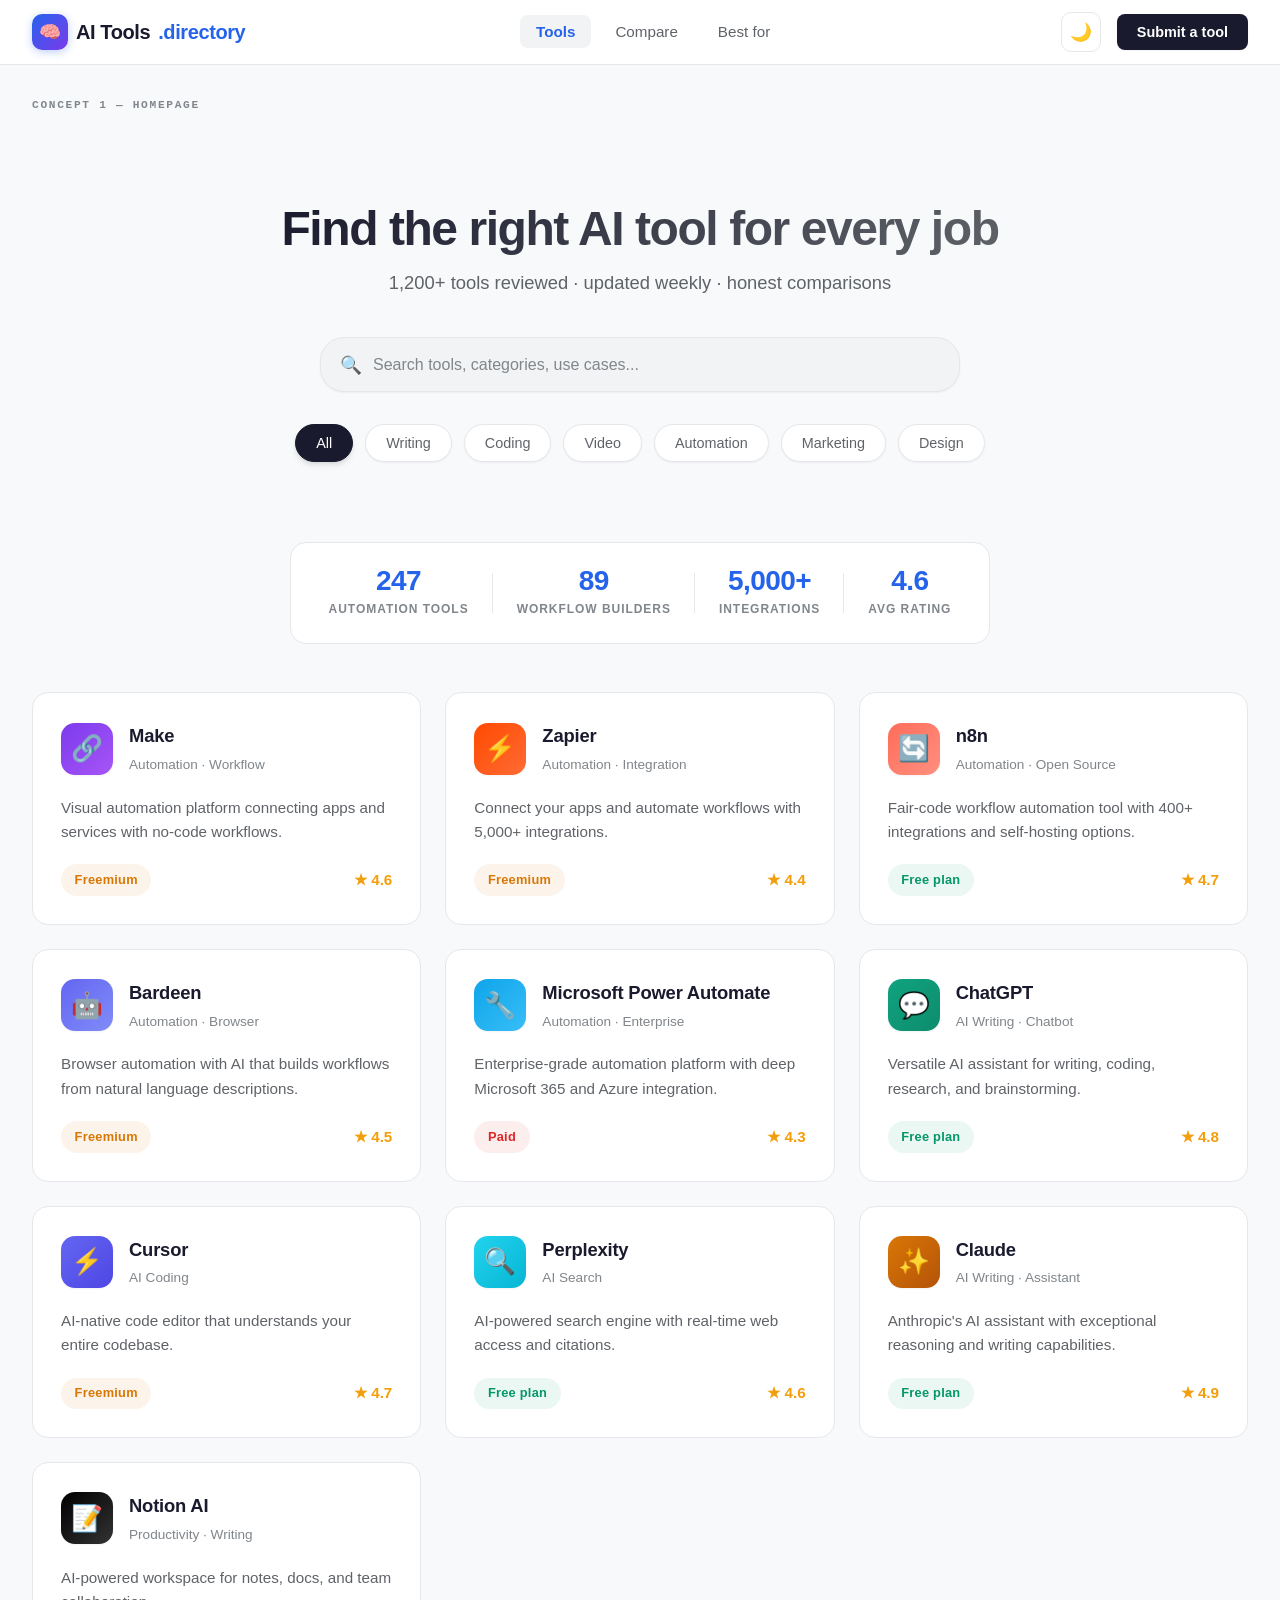
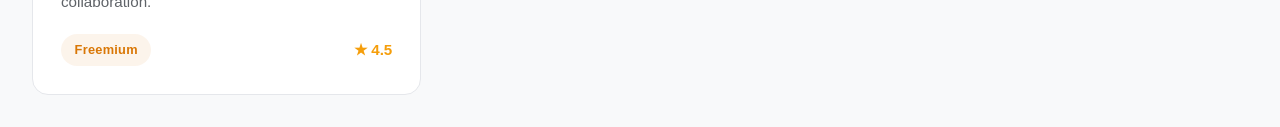
==== commit 0162fd48: "Update index.html" ====
--- a/index.html
+++ b/index.html
@@ -1,613 +1,1442 @@
 <!DOCTYPE html>
 <html lang="en">
 <head>
-<meta charset="UTF-8"/>
-<meta name="viewport" content="width=device-width,initial-scale=1.0"/>
-<title>Q Property Cambodia | Buy, Sell & Rent Real Estate in Phnom Penh, Siem Reap</title>
-<meta name="description" content="Q Property — Cambodia's #1 real estate portal. Find villas, apartments, condos, offices and land for sale or rent across all 25 provinces."/>
-<meta name="keywords" content="property for sale Cambodia, house for rent Phnom Penh, apartment Cambodia, condo Phnom Penh, land for sale Cambodia, villa Siem Reap, real estate Cambodia 2025, buy property Cambodia, ទ្រព្យសម្បត្តិ, ផ្ទះជួល"/>
-<meta name="author" content="Q Property Cambodia"/>
-<meta name="robots" content="index, follow"/>
-<link rel="canonical" href="https://jquan096-sys.github.io/Q.github.io/"/>
-<meta property="og:type" content="website"/>
-<meta property="og:url" content="https://jquan096-sys.github.io/Q.github.io/"/>
-<meta property="og:title" content="Q Property Cambodia | Buy, Sell & Rent Real Estate"/>
-<meta property="og:description" content="Find your perfect property in Cambodia. Villas, apartments, condos, land across all provinces."/>
-<meta name="twitter:card" content="summary_large_image"/>
-<script type="application/ld+json">
-{"@context":"https://schema.org","@type":"RealEstateAgent",
- "name":"Q Property Cambodia","url":"https://jquan096-sys.github.io/Q.github.io/",
- "description":"Cambodia's trusted real estate portal",
- "areaServed":{"@type":"Country","name":"Cambodia"},
- "address":{"@type":"PostalAddress","addressCountry":"KH","addressLocality":"Phnom Penh"}}
-</script>
-<link rel="preconnect" href="https://fonts.googleapis.com"/>
-<link href="https://fonts.googleapis.com/css2?family=Bodoni+Moda:ital,wght@0,400;0,700;1,400;1,700&family=Outfit:wght@300;400;500;600&display=swap" rel="stylesheet"/>
-<style>
-:root{
-  --ink:#08111E;--ink2:#0F1F35;--gold:#C8A85A;--gold2:#E8CC88;
-  --cream:#F8F4ED;--white:#fff;--muted:#6B7280;--border:#E2DDD5;
-  --r:14px;--sh:0 8px 40px rgba(8,17,30,.11);
-}
-*{margin:0;padding:0;box-sizing:border-box}
-html{scroll-behavior:smooth}
-body{font-family:'Outfit',sans-serif;font-size:16px;line-height:1.6;background:var(--cream);color:var(--ink);overflow-x:hidden}
-
-/* ── CURSOR ── */
-*{cursor:none!important}
-#cur{position:fixed;width:10px;height:10px;background:var(--gold);border-radius:50%;pointer-events:none;z-index:9999;transform:translate(-50%,-50%);transition:width .15s,height .15s;mix-blend-mode:difference}
-#cur-r{position:fixed;width:32px;height:32px;border:1.5px solid rgba(200,168,90,.6);border-radius:50%;pointer-events:none;z-index:9998;transform:translate(-50%,-50%);transition:left .1s ease,top .1s ease}
-@media(max-width:768px){*{cursor:auto!important}#cur,#cur-r{display:none}}
-
-/* ── SCROLLBAR ── */
-::-webkit-scrollbar{width:4px}::-webkit-scrollbar-track{background:var(--ink)}::-webkit-scrollbar-thumb{background:var(--gold);border-radius:2px}
-
-/* ── HEADER ── */
-header{position:fixed;top:0;left:0;right:0;z-index:500;padding:0 40px;height:70px;display:flex;align-items:center;justify-content:space-between;transition:all .35s}
-header.on{background:rgba(8,17,30,.94);backdrop-filter:blur(18px);box-shadow:0 1px 0 rgba(200,168,90,.18)}
-.logo{font-family:'Bodoni Moda',serif;font-size:22px;font-weight:700;color:var(--white);text-decoration:none;display:flex;align-items:baseline;gap:2px;letter-spacing:-.5px}
-.logo .q{background:linear-gradient(135deg,var(--gold),var(--gold2));-webkit-background-clip:text;-webkit-text-fill-color:transparent;font-size:30px}
-nav{display:flex;align-items:center;gap:28px}
-nav a{color:rgba(255,255,255,.65);font-size:15px;font-weight:400;text-decoration:none;transition:color .2s;position:relative}
-nav a::after{content:'';position:absolute;bottom:-3px;left:0;width:0;height:1px;background:var(--gold);transition:width .2s}
-nav a:hover{color:var(--white)}nav a:hover::after{width:100%}
-.nav-btn{background:linear-gradient(135deg,var(--gold),var(--gold2));color:var(--ink)!important;padding:10px 22px;border-radius:7px;font-weight:600!important;font-size:14px!important}
-.nav-btn::after{display:none!important}
-@media(max-width:768px){nav{display:none}header{padding:0 20px}}
-
-/* ── HERO ── */
-#hero{position:relative;min-height:100vh;display:flex;align-items:center;overflow:hidden;background:var(--ink)}
-#bgc{position:absolute;inset:0;width:100%;height:100%}
-.hero-ov{position:absolute;inset:0;background:linear-gradient(175deg,rgba(8,17,30,.1) 0%,rgba(8,17,30,.55) 55%,rgba(8,17,30,.95) 100%)}
-.hero-in{position:relative;z-index:10;max-width:1160px;width:100%;margin:0 auto;padding:0 40px;padding-top:70px}
-.h-tag{display:inline-flex;align-items:center;gap:7px;background:rgba(200,168,90,.12);border:1px solid rgba(200,168,90,.3);color:var(--gold2);font-size:12px;font-weight:500;letter-spacing:2px;text-transform:uppercase;padding:8px 18px;border-radius:30px;margin-bottom:26px;animation:fu .8s ease both}
-.h-title{font-family:'Bodoni Moda',serif;font-size:clamp(36px,5.5vw,72px);font-weight:700;color:var(--white);line-height:1.07;margin-bottom:18px;animation:fu .8s .1s ease both}
-.h-title em{color:var(--gold);font-style:italic}
-.h-sub{color:rgba(255,255,255,.55);font-size:clamp(15px,1.8vw,18px);font-weight:300;margin-bottom:48px;max-width:520px;line-height:1.75;animation:fu .8s .2s ease both}
-
-/* ── SEARCH CARD ── */
-.sc{background:rgba(255,255,255,.97);border-radius:18px;padding:30px 30px 26px;box-shadow:0 28px 80px rgba(0,0,0,.4);animation:fu .8s .3s ease both;max-width:820px}
-.tabs{display:flex;gap:4px;background:var(--cream);border-radius:9px;padding:5px;margin-bottom:26px;width:fit-content}
-.tab{padding:9px 26px;border-radius:6px;border:none;font-family:'Outfit',sans-serif;font-size:14px;font-weight:500;cursor:none;color:var(--muted);background:none;transition:all .2s}
-.tab.on{background:var(--ink);color:var(--white)}
-.flds{display:grid;grid-template-columns:repeat(4,1fr) auto;gap:11px;align-items:end}
-.fg{display:flex;flex-direction:column;gap:6px}
-.fl{font-size:11px;font-weight:600;text-transform:uppercase;letter-spacing:1.2px;color:var(--muted)}
-.fg select{border:1.5px solid var(--border);border-radius:9px;padding:12px 36px 12px 14px;font-size:14px;font-family:'Outfit',sans-serif;color:var(--ink);background:var(--white);appearance:none;cursor:none;background-image:url("data:image/svg+xml,%3Csvg width='11' height='7' viewBox='0 0 11 7' fill='none' xmlns='http://www.w3.org/2000/svg'%3E%3Cpath d='M1 1L5.5 5.5L10 1' stroke='%2394A3B8' stroke-width='1.5' stroke-linecap='round'/%3E%3C/svg%3E");background-repeat:no-repeat;background-position:right 13px center;transition:border-color .2s}
-.fg select:focus{outline:none;border-color:var(--gold)}
-.btn-s{background:linear-gradient(135deg,var(--gold),var(--gold2));color:var(--ink);border:none;padding:13px 26px;border-radius:9px;font-family:'Outfit',sans-serif;font-size:15px;font-weight:600;cursor:none;white-space:nowrap;box-shadow:0 6px 20px rgba(200,168,90,.4);transition:transform .15s,box-shadow .15s}
-.btn-s:hover{transform:translateY(-2px);box-shadow:0 10px 30px rgba(200,168,90,.55)}
-@media(max-width:900px){.flds{grid-template-columns:1fr 1fr;gap:10px}.btn-s{width:100%}}
-@media(max-width:480px){.flds{grid-template-columns:1fr}.hero-in{padding:0 20px;padding-top:70px}}
-
-/* ── MARKET INFO RIBBON (replaces stats) ── */
-.market-ribbon{background:var(--ink);padding:0}
-.mr-inner{max-width:1160px;margin:0 auto;display:grid;grid-template-columns:1fr 1fr}
-.mr-card{padding:44px 52px;position:relative;overflow:hidden}
-.mr-card:first-child{border-right:1px solid rgba(255,255,255,.08)}
-.mr-card::before{content:'';position:absolute;top:-40px;right:-40px;width:180px;height:180px;border-radius:50%;background:rgba(200,168,90,.06);pointer-events:none}
-.mr-icon{font-size:32px;margin-bottom:14px;display:block}
-.mr-title{font-family:'Bodoni Moda',serif;font-size:22px;font-weight:700;color:var(--white);margin-bottom:18px;display:flex;align-items:center;gap:10px}
-.mr-title span{font-family:'Outfit',sans-serif;font-size:12px;font-weight:500;background:rgba(200,168,90,.2);color:var(--gold2);padding:3px 10px;border-radius:20px;letter-spacing:.5px}
-.area-tags{display:flex;flex-wrap:wrap;gap:9px}
-.area-tag{background:rgba(255,255,255,.07);border:1px solid rgba(255,255,255,.12);color:rgba(255,255,255,.8);font-size:14px;font-weight:400;padding:8px 16px;border-radius:8px;transition:all .2s;cursor:none}
-.area-tag:hover{background:rgba(200,168,90,.15);border-color:rgba(200,168,90,.4);color:var(--white)}
-.yield-grid{display:grid;grid-template-columns:1fr 1fr;gap:12px}
-.yc{background:rgba(255,255,255,.06);border:1px solid rgba(255,255,255,.1);border-radius:10px;padding:14px 16px;transition:all .2s;cursor:none}
-.yc:hover{background:rgba(200,168,90,.1);border-color:rgba(200,168,90,.3)}
-.yc-label{font-size:12px;color:rgba(255,255,255,.45);font-weight:400;margin-bottom:5px;letter-spacing:.3px}
-.yc-val{font-family:'Bodoni Moda',serif;font-size:22px;font-weight:700;color:var(--gold2)}
-.yc-sub{font-size:11px;color:rgba(255,255,255,.35);margin-top:3px}
-@media(max-width:768px){.mr-inner{grid-template-columns:1fr}.mr-card:first-child{border-right:none;border-bottom:1px solid rgba(255,255,255,.08)}.mr-card{padding:36px 24px}.yield-grid{grid-template-columns:1fr 1fr}}
-@media(max-width:480px){.yield-grid{grid-template-columns:1fr}}
-
-/* ── AD ── */
-.ad{background:rgba(255,255,255,.65);backdrop-filter:blur(6px);border:1.5px dashed var(--border);border-radius:var(--r);padding:18px;text-align:center;color:var(--muted);font-size:13px;margin:32px 0}
-.adl{font-size:10px;letter-spacing:2px;text-transform:uppercase;opacity:.4;margin-bottom:4px}
-
-/* ── SECTIONS ── */
-.sec{padding:88px 0}
-.wrap{max-width:1160px;margin:0 auto;padding:0 32px}
-.sh{display:flex;align-items:flex-end;justify-content:space-between;margin-bottom:44px;flex-wrap:wrap;gap:16px}
-.st2{font-family:'Bodoni Moda',serif;font-size:clamp(28px,3.5vw,42px);font-weight:700;color:var(--ink);line-height:1.15}
-.st2 em{color:var(--gold);font-style:italic}
-.st2-sub{color:var(--muted);font-size:15px;margin-top:8px}
-.va{color:var(--gold);font-size:15px;font-weight:500;text-decoration:none;border-bottom:1px solid var(--gold);padding-bottom:2px;transition:opacity .2s;white-space:nowrap}
-.va:hover{opacity:.65}
-@media(max-width:600px){.wrap{padding:0 20px}.sec{padding:64px 0}}
-
-/* ── TYPE PILLS ── */
-.trow{display:flex;gap:10px;flex-wrap:wrap;margin-bottom:44px}
-.tp{display:flex;align-items:center;gap:8px;background:var(--white);border:1.5px solid var(--border);border-radius:40px;padding:11px 22px;font-size:14px;font-weight:500;color:var(--ink);cursor:none;transition:all .2s;white-space:nowrap}
-.tp:hover,.tp.on{background:var(--ink);border-color:var(--ink);color:var(--white);transform:translateY(-2px);box-shadow:var(--sh)}
-
-/* ── PROPERTY GRID ── */
-.pg{display:grid;grid-template-columns:repeat(3,1fr);gap:26px}
-.pc{background:var(--white);border-radius:18px;overflow:hidden;box-shadow:var(--sh);transition:transform .3s cubic-bezier(.22,1,.36,1),box-shadow .3s;cursor:none}
-.pc:hover{transform:translateY(-6px);box-shadow:0 24px 64px rgba(8,17,30,.17)}
-.pi{height:220px;position:relative;overflow:hidden;background:linear-gradient(135deg,var(--ink2),#1E3A5A);display:flex;align-items:center;justify-content:center}
-.pi-em{font-size:64px;opacity:.22;transition:transform .4s,opacity .4s}
-.pc:hover .pi-em{transform:scale(1.1);opacity:.32}
-.pi-b{position:absolute;top:14px;left:14px;padding:5px 13px;border-radius:20px;font-size:11px;font-weight:700;letter-spacing:.5px;text-transform:uppercase}
-.b-rent{background:rgba(200,168,90,.9);color:var(--ink)}
-.b-sale{background:rgba(8,17,30,.82);color:var(--white)}
-.pi-hot{position:absolute;top:14px;right:14px;background:#E83C2A;color:#fff;padding:4px 12px;border-radius:20px;font-size:10px;font-weight:700;letter-spacing:.5px}
-.pb{padding:22px}
-.pp{font-family:'Bodoni Moda',serif;font-size:26px;font-weight:700;color:var(--ink)}
-.pp span{font-family:'Outfit',sans-serif;font-size:14px;font-weight:400;color:var(--muted)}
-.pt{font-size:16px;font-weight:500;color:var(--ink);margin:7px 0 6px;line-height:1.4}
-.pl{display:flex;align-items:center;gap:4px;color:var(--muted);font-size:14px;margin-bottom:10px}
-.pd{font-size:13px;color:var(--muted);line-height:1.65;margin-bottom:14px}
-.pf{display:flex;gap:12px;padding-top:14px;border-top:1px solid var(--border);flex-wrap:wrap}
-.pft{font-size:13px;color:var(--muted);display:flex;align-items:center;gap:4px}
-@media(max-width:900px){.pg{grid-template-columns:1fr 1fr;gap:18px}}
-@media(max-width:600px){.pg{grid-template-columns:1fr}}
-
-/* ── WHY SECTION ── */
-.why{background:var(--ink);padding:88px 0}
-.wgrid{display:grid;grid-template-columns:repeat(3,1fr);gap:28px;margin-top:52px}
-.wc{background:rgba(255,255,255,.04);border:1px solid rgba(255,255,255,.08);border-radius:18px;padding:36px 30px;transition:all .25s}
-.wc:hover{background:rgba(200,168,90,.07);border-color:rgba(200,168,90,.25);transform:translateY(-4px)}
-.wi{font-size:38px;display:block;margin-bottom:18px}
-.wt{font-family:'Bodoni Moda',serif;font-size:20px;font-weight:700;color:var(--white);margin-bottom:10px}
-.wd{color:rgba(255,255,255,.5);font-size:15px;line-height:1.75}
-@media(max-width:900px){.wgrid{grid-template-columns:1fr 1fr}}
-@media(max-width:600px){.wgrid{grid-template-columns:1fr}}
-
-/* ── PROVINCES ── */
-.prov-sec{background:linear-gradient(150deg,var(--ink) 0%,#0E2240 100%);padding:88px 0}
-.pgrid{display:grid;grid-template-columns:repeat(5,1fr);gap:10px;margin-top:44px}
-.prov{background:rgba(255,255,255,.05);border:1px solid rgba(255,255,255,.08);border-radius:12px;padding:15px 12px;cursor:none;transition:all .2s;display:flex;align-items:center;gap:9px}
-.prov:hover{background:rgba(200,168,90,.12);border-color:rgba(200,168,90,.35);transform:scale(1.03)}
-.pe{font-size:20px}
-.pn{font-size:13px;color:rgba(255,255,255,.75);font-weight:400}
-.pc2{font-size:11px;color:var(--gold);margin-top:2px}
-@media(max-width:900px){.pgrid{grid-template-columns:repeat(3,1fr)}}
-@media(max-width:480px){.pgrid{grid-template-columns:repeat(2,1fr)}}
-
-/* ── SEO TEXT ── */
-.seo-sec{background:var(--white);padding:88px 0}
-.seo-body{max-width:820px;margin:0 auto;color:#4B5563;font-size:16px;line-height:1.9;display:grid;gap:22px}
-.seo-body p strong{color:var(--ink)}
-.seo-2col{display:grid;grid-template-columns:1fr 1fr;gap:16px;margin-top:8px}
-.seo-box{background:var(--cream);border-radius:12px;padding:22px}
-.seo-box h4{font-weight:600;margin-bottom:10px;color:var(--ink);font-size:16px}
-.seo-box p{font-size:14px;color:#6B7280;line-height:1.9}
-@media(max-width:600px){.seo-2col{grid-template-columns:1fr}}
-
-/* ── CHAT PULSE ── */
-.chat-float{position:fixed;bottom:88px;right:24px;z-index:600;display:flex;flex-direction:column;align-items:flex-end;gap:8px}
-.chat-tip{background:var(--gold);color:var(--ink);padding:10px 18px;border-radius:20px 20px 4px 20px;font-size:14px;font-weight:600;animation:pulse 3s ease infinite;box-shadow:0 4px 20px rgba(200,168,90,.5);cursor:none}
-@keyframes pulse{0%,100%{transform:scale(1)}50%{transform:scale(1.04)}}
-
-/* ── FOOTER ── */
-footer{background:var(--ink);padding:72px 0 36px;border-top:1px solid rgba(200,168,90,.12)}
-.fg4{display:grid;grid-template-columns:2.2fr 1fr 1fr 1fr;gap:52px;margin-bottom:52px}
-.fb-desc{color:rgba(255,255,255,.4);font-size:15px;line-height:1.8;max-width:300px;margin-top:14px}
-.fc h5{color:var(--gold);font-size:12px;font-weight:600;letter-spacing:1.8px;text-transform:uppercase;margin-bottom:18px}
-.fc a{display:block;color:rgba(255,255,255,.5);font-size:15px;margin-bottom:12px;text-decoration:none;transition:color .2s}
-.fc a:hover{color:var(--white)}
-.fbot{border-top:1px solid rgba(255,255,255,.07);padding-top:28px;display:flex;justify-content:space-between;align-items:center;flex-wrap:wrap;gap:14px}
-.fbot p{color:rgba(255,255,255,.3);font-size:14px}
-@media(max-width:900px){.fg4{grid-template-columns:1fr 1fr;gap:36px}}
-@media(max-width:600px){.fg4{grid-template-columns:1fr}}
-
-/* ── REVEAL ── */
-@keyframes fu{from{opacity:0;transform:translateY(22px)}to{opacity:1;transform:none}}
-.rev{opacity:0;transform:translateY(28px);transition:opacity .65s ease,transform .65s ease}
-.rev.in{opacity:1;transform:none}
-.rev:nth-child(2){transition-delay:.08s}.rev:nth-child(3){transition-delay:.16s}
-.rev:nth-child(4){transition-delay:.24s}.rev:nth-child(5){transition-delay:.32s}
-.rev:nth-child(6){transition-delay:.40s}
-
-/* ── LOADING ── */
-.ld{text-align:center;padding:60px;color:var(--muted);grid-column:1/-1}
-.sp{width:32px;height:32px;border:3px solid var(--border);border-top-color:var(--gold);border-radius:50%;animation:spin 1s linear infinite;margin:0 auto 14px}
-@keyframes spin{to{transform:rotate(360deg)}}
-</style>
+    <meta charset="UTF-8">
+    <meta name="viewport" content="width=device-width, initial-scale=1.0">
+    <title>AI Tools Directory</title>
+    <style>
+        :root {
+            /* Light Mode */
+            --bg-primary: #f8f9fa;
+            --bg-secondary: #ffffff;
+            --bg-card: #ffffff;
+            --bg-hover: #f1f3f4;
+            --bg-input: #f1f3f4;
+            --text-primary: #1a1a2e;
+            --text-secondary: #5f6368;
+            --text-muted: #80868b;
+            --text-inverse: #ffffff;
+            --accent-blue: #2563eb;
+            --accent-blue-light: #3b82f6;
+            --accent-purple: #7c3aed;
+            --accent-purple-light: #8b5cf6;
+            --border-color: #e5e7eb;
+            --border-hover: #d1d5db;
+            --shadow-sm: 0 1px 2px 0 rgba(0, 0, 0, 0.05);
+            --shadow-md: 0 4px 6px -1px rgba(0, 0, 0, 0.1), 0 2px 4px -1px rgba(0, 0, 0, 0.06);
+            --shadow-lg: 0 10px 15px -3px rgba(0, 0, 0, 0.1), 0 4px 6px -2px rgba(0, 0, 0, 0.05);
+            --shadow-xl: 0 20px 25px -5px rgba(0, 0, 0, 0.1), 0 10px 10px -5px rgba(0, 0, 0, 0.04);
+            --success: #059669;
+            --success-bg: rgba(5, 150, 105, 0.08);
+            --warning: #d97706;
+            --warning-bg: rgba(217, 119, 6, 0.08);
+            --danger: #dc2626;
+            --danger-bg: rgba(220, 38, 38, 0.08);
+            --radius-sm: 8px;
+            --radius-md: 12px;
+            --radius-lg: 16px;
+            --radius-xl: 24px;
+            --transition: all 0.2s cubic-bezier(0.4, 0, 0.2, 1);
+        }
+
+        [data-theme="dark"] {
+            --bg-primary: #0f0f0f;
+            --bg-secondary: #1a1a1a;
+            --bg-card: #1c1c1c;
+            --bg-hover: #252525;
+            --bg-input: #252525;
+            --text-primary: #f5f5f5;
+            --text-secondary: #a0a0a0;
+            --text-muted: #666666;
+            --text-inverse: #1a1a2e;
+            --border-color: #2a2a2a;
+            --border-hover: #3a3a3a;
+            --shadow-sm: 0 1px 2px 0 rgba(0, 0, 0, 0.3);
+            --shadow-md: 0 4px 6px -1px rgba(0, 0, 0, 0.4), 0 2px 4px -1px rgba(0, 0, 0, 0.3);
+            --shadow-lg: 0 10px 15px -3px rgba(0, 0, 0, 0.5), 0 4px 6px -2px rgba(0, 0, 0, 0.4);
+            --shadow-xl: 0 20px 25px -5px rgba(0, 0, 0, 0.5), 0 10px 10px -5px rgba(0, 0, 0, 0.4);
+            --success-bg: rgba(34, 197, 94, 0.12);
+            --warning-bg: rgba(245, 158, 11, 0.12);
+            --danger-bg: rgba(239, 68, 68, 0.12);
+        }
+
+        * {
+            margin: 0;
+            padding: 0;
+            box-sizing: border-box;
+        }
+
+        html {
+            scroll-behavior: smooth;
+        }
+
+        body {
+            font-family: -apple-system, BlinkMacSystemFont, 'Segoe UI', Roboto, 'Helvetica Neue', Arial, sans-serif;
+            background-color: var(--bg-primary);
+            color: var(--text-primary);
+            line-height: 1.6;
+            min-height: 100vh;
+            transition: background-color 0.3s ease, color 0.3s ease;
+        }
+
+        /* Scrollbar */
+        ::-webkit-scrollbar {
+            width: 8px;
+        }
+        ::-webkit-scrollbar-track {
+            background: var(--bg-primary);
+        }
+        ::-webkit-scrollbar-thumb {
+            background: var(--border-color);
+            border-radius: 4px;
+        }
+        ::-webkit-scrollbar-thumb:hover {
+            background: var(--text-muted);
+        }
+
+        /* Navigation */
+        .navbar {
+            background-color: var(--bg-secondary);
+            border-bottom: 1px solid var(--border-color);
+            padding: 0 2rem;
+            position: sticky;
+            top: 0;
+            z-index: 100;
+            backdrop-filter: blur(12px);
+            -webkit-backdrop-filter: blur(12px);
+            transition: var(--transition);
+        }
+
+        .nav-container {
+            max-width: 1280px;
+            margin: 0 auto;
+            display: flex;
+            align-items: center;
+            justify-content: space-between;
+            height: 64px;
+        }
+
+        .logo {
+            display: flex;
+            align-items: center;
+            gap: 0.5rem;
+            font-size: 1.25rem;
+            font-weight: 800;
+            color: var(--text-primary);
+            text-decoration: none;
+            cursor: pointer;
+            letter-spacing: -0.02em;
+        }
+
+        .logo-icon {
+            width: 36px;
+            height: 36px;
+            background: linear-gradient(135deg, var(--accent-blue), var(--accent-purple));
+            border-radius: 10px;
+            display: flex;
+            align-items: center;
+            justify-content: center;
+            font-size: 1.1rem;
+            box-shadow: 0 2px 8px rgba(37, 99, 235, 0.3);
+        }
+
+        .logo span {
+            color: var(--accent-blue);
+        }
+
+        .nav-center {
+            display: flex;
+            align-items: center;
+            gap: 2rem;
+        }
+
+        .nav-links {
+            display: flex;
+            gap: 0.5rem;
+            list-style: none;
+        }
+
+        .nav-links a {
+            color: var(--text-secondary);
+            text-decoration: none;
+            font-weight: 500;
+            font-size: 0.95rem;
+            padding: 0.5rem 1rem;
+            border-radius: var(--radius-sm);
+            transition: var(--transition);
+            cursor: pointer;
+            position: relative;
+        }
+
+        .nav-links a:hover {
+            color: var(--text-primary);
+            background-color: var(--bg-hover);
+        }
+
+        .nav-links a.active {
+            color: var(--accent-blue);
+            background-color: var(--bg-hover);
+            font-weight: 600;
+        }
+
+        .nav-actions {
+            display: flex;
+            align-items: center;
+            gap: 1rem;
+        }
+
+        .theme-toggle {
+            width: 40px;
+            height: 40px;
+            border-radius: 10px;
+            border: 1px solid var(--border-color);
+            background-color: var(--bg-secondary);
+            color: var(--text-secondary);
+            cursor: pointer;
+            display: flex;
+            align-items: center;
+            justify-content: center;
+            font-size: 1.1rem;
+            transition: var(--transition);
+        }
+
+        .theme-toggle:hover {
+            background-color: var(--bg-hover);
+            color: var(--text-primary);
+            border-color: var(--border-hover);
+        }
+
+        .btn-submit {
+            background-color: var(--text-primary);
+            border: none;
+            color: var(--text-inverse);
+            padding: 0.6rem 1.25rem;
+            border-radius: var(--radius-sm);
+            font-weight: 600;
+            font-size: 0.9rem;
+            cursor: pointer;
+            transition: var(--transition);
+            box-shadow: var(--shadow-sm);
+        }
+
+        .btn-submit:hover {
+            transform: translateY(-1px);
+            box-shadow: var(--shadow-md);
+            opacity: 0.9;
+        }
+
+        /* Page Container */
+        .page {
+            display: none;
+            max-width: 1280px;
+            margin: 0 auto;
+            padding: 2rem;
+            animation: fadeIn 0.4s cubic-bezier(0.4, 0, 0.2, 1);
+        }
+
+        .page.active {
+            display: block;
+        }
+
+        @keyframes fadeIn {
+            from { opacity: 0; transform: translateY(12px); }
+            to { opacity: 1; transform: translateY(0); }
+        }
+
+        /* Concept Label */
+        .concept-label {
+            color: var(--text-muted);
+            font-size: 0.7rem;
+            text-transform: uppercase;
+            letter-spacing: 0.15em;
+            margin-bottom: 1.5rem;
+            font-weight: 700;
+            font-family: 'SF Mono', Monaco, monospace;
+        }
+
+        /* Homepage Styles */
+        .hero {
+            text-align: center;
+            padding: 4rem 0 2.5rem;
+            max-width: 720px;
+            margin: 0 auto;
+        }
+
+        .hero h1 {
+            font-size: 3rem;
+            font-weight: 800;
+            margin-bottom: 0.75rem;
+            letter-spacing: -0.03em;
+            line-height: 1.1;
+            background: linear-gradient(135deg, var(--text-primary) 0%, var(--text-secondary) 100%);
+            -webkit-background-clip: text;
+            -webkit-text-fill-color: transparent;
+            background-clip: text;
+        }
+
+        [data-theme="dark"] .hero h1 {
+            background: linear-gradient(135deg, #ffffff 0%, #a0a0a0 100%);
+            -webkit-background-clip: text;
+            background-clip: text;
+        }
+
+        .hero-subtitle {
+            color: var(--text-secondary);
+            font-size: 1.15rem;
+            margin-bottom: 2.5rem;
+            font-weight: 400;
+        }
+
+        .search-box {
+            position: relative;
+            max-width: 640px;
+            margin: 0 auto 2rem;
+        }
+
+        .search-box input {
+            width: 100%;
+            padding: 1.1rem 1.25rem 1.1rem 3.25rem;
+            background-color: var(--bg-input);
+            border: 1px solid var(--border-color);
+            border-radius: var(--radius-xl);
+            color: var(--text-primary);
+            font-size: 1rem;
+            outline: none;
+            transition: var(--transition);
+            box-shadow: var(--shadow-sm);
+        }
+
+        .search-box input:focus {
+            border-color: var(--accent-blue);
+            box-shadow: 0 0 0 3px rgba(37, 99, 235, 0.1), var(--shadow-md);
+        }
+
+        .search-box input::placeholder {
+            color: var(--text-muted);
+        }
+
+        .search-icon {
+            position: absolute;
+            left: 1.25rem;
+            top: 50%;
+            transform: translateY(-50%);
+            color: var(--text-muted);
+            font-size: 1.1rem;
+        }
+
+        .categories {
+            display: flex;
+            gap: 0.75rem;
+            justify-content: center;
+            flex-wrap: wrap;
+            margin-bottom: 2.5rem;
+        }
+
+        .category-pill {
+            padding: 0.6rem 1.25rem;
+            border-radius: 100px;
+            border: 1px solid var(--border-color);
+            background-color: var(--bg-secondary);
+            color: var(--text-secondary);
+            font-size: 0.9rem;
+            font-weight: 500;
+            cursor: pointer;
+            transition: var(--transition);
+            box-shadow: var(--shadow-sm);
+        }
+
+        .category-pill:hover {
+            background-color: var(--bg-hover);
+            color: var(--text-primary);
+            border-color: var(--border-hover);
+            transform: translateY(-1px);
+            box-shadow: var(--shadow-md);
+        }
+
+        .category-pill.active {
+            background-color: var(--text-primary);
+            color: var(--text-inverse);
+            border-color: var(--text-primary);
+            box-shadow: var(--shadow-md);
+        }
+
+        /* Stats Bar */
+        .stats-bar {
+            display: flex;
+            justify-content: center;
+            gap: 3rem;
+            margin-bottom: 3rem;
+            padding: 1.5rem;
+            background-color: var(--bg-secondary);
+            border-radius: var(--radius-lg);
+            border: 1px solid var(--border-color);
+            max-width: 700px;
+            margin-left: auto;
+            margin-right: auto;
+        }
+
+        .stat-item {
+            text-align: center;
+            position: relative;
+        }
+
+        .stat-item:not(:last-child)::after {
+            content: '';
+            position: absolute;
+            right: -1.5rem;
+            top: 50%;
+            transform: translateY(-50%);
+            width: 1px;
+            height: 40px;
+            background-color: var(--border-color);
+        }
+
+        .stat-number {
+            font-size: 1.75rem;
+            font-weight: 800;
+            color: var(--accent-blue);
+            line-height: 1;
+            letter-spacing: -0.02em;
+        }
+
+        .stat-label {
+            font-size: 0.75rem;
+            color: var(--text-muted);
+            margin-top: 0.35rem;
+            text-transform: uppercase;
+            letter-spacing: 0.08em;
+            font-weight: 600;
+        }
+
+        /* Tool Cards Grid */
+        .tools-grid {
+            display: grid;
+            grid-template-columns: repeat(auto-fill, minmax(340px, 1fr));
+            gap: 1.5rem;
+            margin-top: 1rem;
+        }
+
+        .tool-card {
+            background-color: var(--bg-card);
+            border: 1px solid var(--border-color);
+            border-radius: var(--radius-lg);
+            padding: 1.75rem;
+            cursor: pointer;
+            transition: var(--transition);
+            position: relative;
+            overflow: hidden;
+        }
+
+        .tool-card::before {
+            content: '';
+            position: absolute;
+            top: 0;
+            left: 0;
+            right: 0;
+            height: 3px;
+            background: linear-gradient(90deg, var(--accent-blue), var(--accent-purple));
+            opacity: 0;
+            transition: opacity 0.3s ease;
+        }
+
+        .tool-card:hover {
+            border-color: var(--border-hover);
+            transform: translateY(-4px);
+            box-shadow: var(--shadow-xl);
+        }
+
+        .tool-card:hover::before {
+            opacity: 1;
+        }
+
+        .tool-header {
+            display: flex;
+            align-items: center;
+            gap: 1rem;
+            margin-bottom: 1.25rem;
+        }
+
+        .tool-icon {
+            width: 52px;
+            height: 52px;
+            border-radius: 14px;
+            display: flex;
+            align-items: center;
+            justify-content: center;
+            font-size: 1.6rem;
+            flex-shrink: 0;
+            box-shadow: var(--shadow-sm);
+        }
+
+        .tool-icon.chatgpt { background: linear-gradient(135deg, #10a37f, #0d8c6d); }
+        .tool-icon.cursor { background: linear-gradient(135deg, #6366f1, #4f46e5); }
+        .tool-icon.perplexity { background: linear-gradient(135deg, #22d3ee, #06b6d4); }
+        .tool-icon.claude { background: linear-gradient(135deg, #d97706, #b45309); }
+        .tool-icon.notion { background: linear-gradient(135deg, #000000, #333333); }
+        .tool-icon.make { background: linear-gradient(135deg, #7c3aed, #a855f7); }
+        .tool-icon.zapier { background: linear-gradient(135deg, #ff4a00, #ff6b35); }
+        .tool-icon.n8n { background: linear-gradient(135deg, #ff6d5a, #ff8f7f); }
+        .tool-icon.bardeen { background: linear-gradient(135deg, #6366f1, #818cf8); }
+        .tool-icon.automate { background: linear-gradient(135deg, #0ea5e9, #38bdf8); }
+
+        .tool-title-group h3 {
+            font-size: 1.15rem;
+            font-weight: 700;
+            margin-bottom: 0.2rem;
+            letter-spacing: -0.01em;
+        }
+
+        .tool-title-group .category {
+            color: var(--text-muted);
+            font-size: 0.85rem;
+            font-weight: 500;
+        }
+
+        .tool-description {
+            color: var(--text-secondary);
+            font-size: 0.95rem;
+            line-height: 1.6;
+            margin-bottom: 1.25rem;
+        }
+
+        .tool-footer {
+            display: flex;
+            align-items: center;
+            justify-content: space-between;
+        }
+
+        .pricing-badge {
+            padding: 0.35rem 0.85rem;
+            border-radius: 100px;
+            font-size: 0.8rem;
+            font-weight: 600;
+            letter-spacing: 0.02em;
+        }
+
+        .pricing-badge.free {
+            background-color: var(--success-bg);
+            color: var(--success);
+        }
+
+        .pricing-badge.freemium {
+            background-color: var(--warning-bg);
+            color: var(--warning);
+        }
+
+        .pricing-badge.paid {
+            background-color: var(--danger-bg);
+            color: var(--danger);
+        }
+
+        .rating {
+            display: flex;
+            align-items: center;
+            gap: 0.35rem;
+            color: #f59e0b;
+            font-weight: 700;
+            font-size: 0.95rem;
+        }
+
+        /* Tool Detail Page */
+        .detail-header {
+            display: flex;
+            align-items: flex-start;
+            justify-content: space-between;
+            margin-bottom: 2.5rem;
+            padding-bottom: 2rem;
+            border-bottom: 1px solid var(--border-color);
+            gap: 2rem;
+        }
+
+        .detail-title-group {
+            display: flex;
+            align-items: center;
+            gap: 1.25rem;
+            flex: 1;
+        }
+
+        .detail-title-group .tool-icon {
+            width: 72px;
+            height: 72px;
+            font-size: 2.25rem;
+            border-radius: 18px;
+        }
+
+        .detail-title-group h1 {
+            font-size: 2rem;
+            font-weight: 800;
+            margin-bottom: 0.4rem;
+            letter-spacing: -0.02em;
+        }
+
+        .detail-title-group .subtitle {
+            color: var(--text-secondary);
+            font-size: 1.05rem;
+            line-height: 1.5;
+            max-width: 500px;
+        }
+
+        .detail-tags {
+            display: flex;
+            gap: 0.5rem;
+            margin-top: 1rem;
+            flex-wrap: wrap;
+        }
+
+        .tag {
+            padding: 0.4rem 0.85rem;
+            background-color: var(--bg-hover);
+            border-radius: 100px;
+            font-size: 0.8rem;
+            color: var(--text-secondary);
+            font-weight: 500;
+            border: 1px solid var(--border-color);
+            transition: var(--transition);
+        }
+
+        .tag:hover {
+            background-color: var(--bg-primary);
+            border-color: var(--border-hover);
+        }
+
+        .detail-actions {
+            display: flex;
+            flex-direction: column;
+            align-items: flex-end;
+            gap: 0.5rem;
+            flex-shrink: 0;
+        }
+
+        .btn-primary {
+            background: linear-gradient(135deg, var(--accent-blue), var(--accent-purple));
+            border: none;
+            color: #ffffff;
+            padding: 0.85rem 1.75rem;
+            border-radius: var(--radius-sm);
+            font-weight: 600;
+            font-size: 0.95rem;
+            cursor: pointer;
+            transition: var(--transition);
+            display: inline-flex;
+            align-items: center;
+            gap: 0.5rem;
+            box-shadow: 0 4px 12px rgba(37, 99, 235, 0.3);
+        }
+
+        .btn-primary:hover {
+            transform: translateY(-2px);
+            box-shadow: 0 6px 20px rgba(37, 99, 235, 0.4);
+        }
+
+        .btn-primary:active {
+            transform: translateY(0);
+        }
+
+        .price-note {
+            color: var(--text-muted);
+            font-size: 0.85rem;
+            font-weight: 500;
+        }
+
+        .detail-grid {
+            display: grid;
+            grid-template-columns: 1fr 1fr;
+            gap: 3rem;
+        }
+
+        .detail-section {
+            margin-bottom: 2rem;
+        }
+
+        .detail-section h3 {
+            font-size: 0.7rem;
+            text-transform: uppercase;
+            letter-spacing: 0.15em;
+            color: var(--text-muted);
+            margin-bottom: 1.25rem;
+            font-weight: 700;
+            font-family: 'SF Mono', Monaco, monospace;
+        }
+
+        .feature-list {
+            list-style: none;
+        }
+
+        .feature-list li {
+            display: flex;
+            align-items: center;
+            gap: 0.85rem;
+            padding: 0.65rem 0;
+            color: var(--text-secondary);
+            font-size: 0.95rem;
+            border-bottom: 1px solid var(--border-color);
+        }
+
+        .feature-list li:last-child {
+            border-bottom: none;
+        }
+
+        .feature-list li::before {
+            content: "";
+            width: 20px;
+            height: 20px;
+            background-color: var(--success-bg);
+            border-radius: 50%;
+            display: flex;
+            align-items: center;
+            justify-content: center;
+            flex-shrink: 0;
+            background-image: url("data:image/svg+xml,%3Csvg xmlns='http://www.w3.org/2000/svg' width='12' height='12' viewBox='0 0 24 24' fill='none' stroke='%23059669' stroke-width='3' stroke-linecap='round' stroke-linejoin='round'%3E%3Cpolyline points='20 6 9 17 4 12'%3E%3C/polyline%3E%3C/svg%3E");
+            background-repeat: no-repeat;
+            background-position: center;
+        }
+
+        .pricing-table {
+            width: 100%;
+            background-color: var(--bg-secondary);
+            border-radius: var(--radius-md);
+            border: 1px solid var(--border-color);
+            overflow: hidden;
+        }
+
+        .pricing-row {
+            display: flex;
+            justify-content: space-between;
+            padding: 1rem 1.25rem;
+            border-bottom: 1px solid var(--border-color);
+            transition: var(--transition);
+        }
+
+        .pricing-row:last-child {
+            border-bottom: none;
+        }
+
+        .pricing-row:hover {
+            background-color: var(--bg-hover);
+        }
+
+        .pricing-row .tier {
+            color: var(--text-secondary);
+            font-weight: 500;
+            font-size: 0.95rem;
+        }
+
+        .pricing-row .price {
+            color: var(--accent-blue);
+            font-weight: 700;
+            font-size: 0.95rem;
+        }
+
+        .pros-cons {
+            display: flex;
+            flex-wrap: wrap;
+            gap: 0.6rem;
+        }
+
+        .pro-con-tag {
+            padding: 0.45rem 0.9rem;
+            border-radius: 100px;
+            font-size: 0.85rem;
+            font-weight: 600;
+            display: inline-flex;
+            align-items: center;
+            gap: 0.4rem;
+            transition: var(--transition);
+        }
+
+        .pro-con-tag:hover {
+            transform: translateY(-1px);
+        }
+
+        .pro-con-tag.pro {
+            background-color: var(--success-bg);
+            color: var(--success);
+            border: 1px solid rgba(5, 150, 105, 0.2);
+        }
+
+        .pro-con-tag.con {
+            background-color: var(--danger-bg);
+            color: var(--danger);
+            border: 1px solid rgba(220, 38, 38, 0.2);
+        }
+
+        .best-for-text {
+            color: var(--text-secondary);
+            line-height: 1.7;
+            font-size: 0.95rem;
+            background-color: var(--bg-secondary);
+            padding: 1.25rem;
+            border-radius: var(--radius-md);
+            border: 1px solid var(--border-color);
+        }
+
+        /* Comparison Page */
+        .compare-header {
+            margin-bottom: 2.5rem;
+            padding-bottom: 1.5rem;
+            border-bottom: 1px solid var(--border-color);
+        }
+
+        .compare-header h1 {
+            font-size: 1.75rem;
+            font-weight: 800;
+            margin-bottom: 0.5rem;
+            letter-spacing: -0.02em;
+        }
+
+        .compare-header .subtitle {
+            color: var(--text-secondary);
+            font-size: 0.95rem;
+        }
+
+        .compare-grid {
+            display: grid;
+            grid-template-columns: 1fr 1fr;
+            gap: 1.5rem;
+        }
+
+        .compare-card {
+            background-color: var(--bg-card);
+            border: 1px solid var(--border-color);
+            border-radius: var(--radius-lg);
+            padding: 2rem;
+            position: relative;
+            transition: var(--transition);
+        }
+
+        .compare-card:hover {
+            box-shadow: var(--shadow-lg);
+        }
+
+        .compare-card.winner {
+            border-color: var(--accent-blue);
+            box-shadow: 0 0 0 1px var(--accent-blue), var(--shadow-lg);
+        }
+
+        .compare-card.winner:hover {
+            box-shadow: 0 0 0 1px var(--accent-blue), var(--shadow-xl);
+        }
+
+        .editor-pick {
+            position: absolute;
+            top: -1px;
+            left: 2rem;
+            background: linear-gradient(135deg, var(--accent-blue), var(--accent-purple));
+            color: white;
+            padding: 0.4rem 1rem;
+            border-radius: 0 0 10px 10px;
+            font-size: 0.75rem;
+            font-weight: 700;
+            letter-spacing: 0.05em;
+            text-transform: uppercase;
+            box-shadow: var(--shadow-sm);
+        }
+
+        .compare-card-header {
+            display: flex;
+            align-items: center;
+            gap: 1rem;
+            margin-bottom: 2rem;
+        }
+
+        .compare-card-header .tool-icon {
+            width: 56px;
+            height: 56px;
+            font-size: 1.75rem;
+        }
+
+        .compare-card-header h3 {
+            font-size: 1.2rem;
+            font-weight: 700;
+        }
+
+        .compare-card-header .byline {
+            color: var(--text-muted);
+            font-size: 0.85rem;
+            font-weight: 500;
+        }
+
+        .metric {
+            margin-bottom: 1.5rem;
+        }
+
+        .metric-label {
+            display: flex;
+            justify-content: space-between;
+            margin-bottom: 0.6rem;
+            font-size: 0.9rem;
+        }
+
+        .metric-label span:first-child {
+            color: var(--text-secondary);
+            font-weight: 500;
+        }
+
+        .metric-label span:last-child {
+            font-weight: 700;
+            font-size: 1rem;
+        }
+
+        .metric-bar {
+            height: 8px;
+            background-color: var(--bg-hover);
+            border-radius: 4px;
+            overflow: hidden;
+            position: relative;
+        }
+
+        .metric-bar-fill {
+            height: 100%;
+            border-radius: 4px;
+            transition: width 0.8s cubic-bezier(0.4, 0, 0.2, 1);
+            position: relative;
+        }
+
+        .metric-bar-fill::after {
+            content: '';
+            position: absolute;
+            top: 0;
+            right: 0;
+            bottom: 0;
+            width: 20px;
+            background: linear-gradient(90deg, transparent, rgba(255,255,255,0.3));
+            border-radius: 0 4px 4px 0;
+        }
+
+        .metric-bar-fill.chatgpt { background: linear-gradient(90deg, var(--accent-blue), var(--accent-blue-light)); }
+        .metric-bar-fill.claude { background: linear-gradient(90deg, var(--accent-purple), var(--accent-purple-light)); }
+
+        /* Responsive */
+        @media (max-width: 768px) {
+            .navbar {
+                padding: 0 1rem;
+            }
+
+            .nav-links {
+                display: none;
+            }
+
+            .detail-grid,
+            .compare-grid {
+                grid-template-columns: 1fr;
+                gap: 1.5rem;
+            }
+
+            .detail-header {
+                flex-direction: column;
+                gap: 1.5rem;
+            }
+
+            .detail-actions {
+                text-align: left;
+                width: 100%;
+                align-items: flex-start;
+            }
+
+            .tools-grid {
+                grid-template-columns: 1fr;
+            }
+
+            .hero h1 {
+                font-size: 2rem;
+            }
+
+            .stats-bar {
+                gap: 1.5rem;
+                padding: 1rem;
+            }
+
+            .stat-number {
+                font-size: 1.5rem;
+            }
+
+            .stat-item:not(:last-child)::after {
+                display: none;
+            }
+        }
+    </style>
+<base target="_blank">
 </head>
 <body>
 
-<div id="cur"></div>
-<div id="cur-r"></div>
-
-<!-- HEADER -->
-<header id="hdr">
-  <a class="logo" href="/"><span class="q">Q</span> Property</a>
-  <nav>
-    <a href="#properties">Buy</a>
-    <a href="#properties">Rent</a>
-    <a href="#provinces">Provinces</a>
-    <a href="#why">Why Us</a>
-    <a href="#" class="nav-btn">+ List Property</a>
-  </nav>
-</header>
-
-<!-- HERO -->
-<div id="hero">
-  <canvas id="bgc"></canvas>
-  <div class="hero-ov"></div>
-  <div class="hero-in">
-    <div class="h-tag">🇰🇭 Cambodia's Premier Property Portal</div>
-    <h1 class="h-title">Find Your Dream<br><em>Property in Cambodia</em></h1>
-    <p class="h-sub">Buy, sell or rent villas, apartments, condos, offices and land across all 25 provinces — trusted, verified listings every day.</p>
-
-    <div class="sc">
-      <div class="tabs">
-        <button class="tab on" onclick="setTab('rent',this)">🏠 Rent</button>
-        <button class="tab" onclick="setTab('buy',this)">🔑 Buy</button>
-        <button class="tab" onclick="setTab('all',this)">✦ All</button>
-      </div>
-      <div class="flds">
-        <div class="fg">
-          <label class="fl">Property Type</label>
-          <select id="f-type" onchange="doFilter()">
-            <option value="">Any Type</option>
-            <option>Villa</option><option>Apartment</option>
-            <option>Condo</option><option>Office</option>
-            <option>Land</option><option>Building</option><option>Business</option>
-          </select>
+    <!-- Navigation -->
+    <nav class="navbar">
+        <div class="nav-container">
+            <a class="logo" onclick="navigateTo('home')">
+                <div class="logo-icon">🧠</div>
+                AI Tools <span>.directory</span>
+            </a>
+            <ul class="nav-links">
+                <li><a onclick="navigateTo('home')" id="nav-tools">Tools</a></li>
+                <li><a onclick="navigateTo('compare')" id="nav-compare">Compare</a></li>
+                <li><a href="#">Best for</a></li>
+            </ul>
+            <div class="nav-actions">
+                <button class="theme-toggle" onclick="toggleTheme()" title="Toggle theme">
+                    <span id="theme-icon">🌙</span>
+                </button>
+                <button class="btn-submit">Submit a tool</button>
+            </div>
         </div>
-        <div class="fg">
-          <label class="fl">Province</label>
-          <select id="f-loc" onchange="doFilter()">
-            <option value="">Any Province</option>
-            <option>Phnom Penh</option><option>Siem Reap</option><option>Sihanoukville</option>
-            <option>Battambang</option><option>Kampong Cham</option><option>Kampong Chhnang</option>
-            <option>Kampong Speu</option><option>Kampong Thom</option><option>Kampot</option>
-            <option>Kandal</option><option>Kep</option><option>Koh Kong</option>
-            <option>Kratie</option><option>Mondulkiri</option><option>Oddar Meanchey</option>
-            <option>Pailin</option><option>Preah Vihear</option><option>Prey Veng</option>
-            <option>Pursat</option><option>Ratanakiri</option><option>Stung Treng</option>
-            <option>Svay Rieng</option><option>Takeo</option><option>Tboung Khmum</option>
-            <option>Banteay Meanchey</option>
-          </select>
+    </nav>
+
+    <!-- Page 1: Homepage -->
+    <div id="page-home" class="page active">
+        <div class="concept-label">Concept 1 — Homepage</div>
+
+        <div class="hero">
+            <h1>Find the right AI tool for every job</h1>
+            <p class="hero-subtitle">1,200+ tools reviewed · updated weekly · honest comparisons</p>
+
+            <div class="search-box">
+                <span class="search-icon">🔍</span>
+                <input type="text" placeholder="Search tools, categories, use cases...">
+            </div>
+
+            <div class="categories">
+                <button class="category-pill active">All</button>
+                <button class="category-pill">Writing</button>
+                <button class="category-pill">Coding</button>
+                <button class="category-pill">Video</button>
+                <button class="category-pill">Automation</button>
+                <button class="category-pill">Marketing</button>
+                <button class="category-pill">Design</button>
+            </div>
         </div>
-        <div class="fg">
-          <label class="fl">Price Range</label>
-          <select id="f-price" onchange="doFilter()">
-            <option value="">Any Price</option>
-            <option value="0-500">Under $500/mo</option>
-            <option value="500-1000">$500 – $1,000</option>
-            <option value="1000-3000">$1,000 – $3,000</option>
-            <option value="3000-10000">$3,000 – $10,000</option>
-            <option value="10000-9999999">Above $10,000</option>
-          </select>
+
+        <div class="stats-bar">
+            <div class="stat-item">
+                <div class="stat-number">247</div>
+                <div class="stat-label">Automation Tools</div>
+            </div>
+            <div class="stat-item">
+                <div class="stat-number">89</div>
+                <div class="stat-label">Workflow Builders</div>
+            </div>
+            <div class="stat-item">
+                <div class="stat-number">5,000+</div>
+                <div class="stat-label">Integrations</div>
+            </div>
+            <div class="stat-item">
+                <div class="stat-number">4.6</div>
+                <div class="stat-label">Avg Rating</div>
+            </div>
         </div>
-        <div class="fg">
-          <label class="fl">Bedrooms</label>
-          <select id="f-beds" onchange="doFilter()">
-            <option value="">Any</option>
-            <option value="1">1 Bedroom</option><option value="2">2 Bedrooms</option>
-            <option value="3">3 Bedrooms</option><option value="4">4+ Bedrooms</option>
-          </select>
+
+        <div class="tools-grid">
+            <div class="tool-card" onclick="navigateTo('detail')">
+                <div class="tool-header">
+                    <div class="tool-icon make">🔗</div>
+                    <div class="tool-title-group">
+                        <h3>Make</h3>
+                        <div class="category">Automation · Workflow</div>
+                    </div>
+                </div>
+                <p class="tool-description">Visual automation platform connecting apps and services with no-code workflows.</p>
+                <div class="tool-footer">
+                    <span class="pricing-badge freemium">Freemium</span>
+                    <div class="rating">★ 4.6</div>
+                </div>
+            </div>
+
+            <div class="tool-card" onclick="navigateTo('detail')">
+                <div class="tool-header">
+                    <div class="tool-icon zapier">⚡</div>
+                    <div class="tool-title-group">
+                        <h3>Zapier</h3>
+                        <div class="category">Automation · Integration</div>
+                    </div>
+                </div>
+                <p class="tool-description">Connect your apps and automate workflows with 5,000+ integrations.</p>
+                <div class="tool-footer">
+                    <span class="pricing-badge freemium">Freemium</span>
+                    <div class="rating">★ 4.4</div>
+                </div>
+            </div>
+
+            <div class="tool-card" onclick="navigateTo('detail')">
+                <div class="tool-header">
+                    <div class="tool-icon n8n">🔄</div>
+                    <div class="tool-title-group">
+                        <h3>n8n</h3>
+                        <div class="category">Automation · Open Source</div>
+                    </div>
+                </div>
+                <p class="tool-description">Fair-code workflow automation tool with 400+ integrations and self-hosting options.</p>
+                <div class="tool-footer">
+                    <span class="pricing-badge free">Free plan</span>
+                    <div class="rating">★ 4.7</div>
+                </div>
+            </div>
+
+            <div class="tool-card" onclick="navigateTo('detail')">
+                <div class="tool-header">
+                    <div class="tool-icon bardeen">🤖</div>
+                    <div class="tool-title-group">
+                        <h3>Bardeen</h3>
+                        <div class="category">Automation · Browser</div>
+                    </div>
+                </div>
+                <p class="tool-description">Browser automation with AI that builds workflows from natural language descriptions.</p>
+                <div class="tool-footer">
+                    <span class="pricing-badge freemium">Freemium</span>
+                    <div class="rating">★ 4.5</div>
+                </div>
+            </div>
+
+            <div class="tool-card" onclick="navigateTo('detail')">
+                <div class="tool-header">
+                    <div class="tool-icon automate">🔧</div>
+                    <div class="tool-title-group">
+                        <h3>Microsoft Power Automate</h3>
+                        <div class="category">Automation · Enterprise</div>
+                    </div>
+                </div>
+                <p class="tool-description">Enterprise-grade automation platform with deep Microsoft 365 and Azure integration.</p>
+                <div class="tool-footer">
+                    <span class="pricing-badge paid">Paid</span>
+                    <div class="rating">★ 4.3</div>
+                </div>
+            </div>
+
+            <div class="tool-card" onclick="navigateTo('detail')">
+                <div class="tool-header">
+                    <div class="tool-icon chatgpt">💬</div>
+                    <div class="tool-title-group">
+                        <h3>ChatGPT</h3>
+                        <div class="category">AI Writing · Chatbot</div>
+                    </div>
+                </div>
+                <p class="tool-description">Versatile AI assistant for writing, coding, research, and brainstorming.</p>
+                <div class="tool-footer">
+                    <span class="pricing-badge free">Free plan</span>
+                    <div class="rating">★ 4.8</div>
+                </div>
+            </div>
+
+            <div class="tool-card" onclick="navigateTo('detail')">
+                <div class="tool-header">
+                    <div class="tool-icon cursor">⚡</div>
+                    <div class="tool-title-group">
+                        <h3>Cursor</h3>
+                        <div class="category">AI Coding</div>
+                    </div>
+                </div>
+                <p class="tool-description">AI-native code editor that understands your entire codebase.</p>
+                <div class="tool-footer">
+                    <span class="pricing-badge freemium">Freemium</span>
+                    <div class="rating">★ 4.7</div>
+                </div>
+            </div>
+
+            <div class="tool-card" onclick="navigateTo('detail')">
+                <div class="tool-header">
+                    <div class="tool-icon perplexity">🔍</div>
+                    <div class="tool-title-group">
+                        <h3>Perplexity</h3>
+                        <div class="category">AI Search</div>
+                    </div>
+                </div>
+                <p class="tool-description">AI-powered search engine with real-time web access and citations.</p>
+                <div class="tool-footer">
+                    <span class="pricing-badge free">Free plan</span>
+                    <div class="rating">★ 4.6</div>
+                </div>
+            </div>
+
+            <div class="tool-card" onclick="navigateTo('detail')">
+                <div class="tool-header">
+                    <div class="tool-icon claude">✨</div>
+                    <div class="tool-title-group">
+                        <h3>Claude</h3>
+                        <div class="category">AI Writing · Assistant</div>
+                    </div>
+                </div>
+                <p class="tool-description">Anthropic's AI assistant with exceptional reasoning and writing capabilities.</p>
+                <div class="tool-footer">
+                    <span class="pricing-badge free">Free plan</span>
+                    <div class="rating">★ 4.9</div>
+                </div>
+            </div>
+
+            <div class="tool-card" onclick="navigateTo('detail')">
+                <div class="tool-header">
+                    <div class="tool-icon notion">📝</div>
+                    <div class="tool-title-group">
+                        <h3>Notion AI</h3>
+                        <div class="category">Productivity · Writing</div>
+                    </div>
+                </div>
+                <p class="tool-description">AI-powered workspace for notes, docs, and team collaboration.</p>
+                <div class="tool-footer">
+                    <span class="pricing-badge freemium">Freemium</span>
+                    <div class="rating">★ 4.5</div>
+                </div>
+            </div>
         </div>
-        <button class="btn-s" onclick="doFilter()">🔍 Search</button>
-      </div>
     </div>
-  </div>
-</div>
-
-<!-- ══ MARKET INFO RIBBON (replaces old stats) ══ -->
-<div class="market-ribbon">
-  <div class="mr-inner">
-
-    <!-- Card 1: Popular Areas -->
-    <div class="mr-card rev">
-      <div class="mr-title">
-        🏙️ Popular Areas to Buy
-        <span>Phnom Penh</span>
-      </div>
-      <div class="area-tags">
-        <div class="area-tag">BKK1</div>
-        <div class="area-tag">Toul Tom Poung</div>
-        <div class="area-tag">Koh Pich</div>
-        <div class="area-tag">Sen Sok</div>
-        <div class="area-tag">Chroy Changvar</div>
-        <div class="area-tag">Toul Kork</div>
-        <div class="area-tag">Chamkarmon</div>
-        <div class="area-tag">Daun Penh</div>
-        <div class="area-tag">7 Makara</div>
-        <div class="area-tag">Boeng Keng Kang</div>
-      </div>
+
+    <!-- Page 2: Tool Detail -->
+    <div id="page-detail" class="page">
+        <div class="concept-label">Concept 2 — Tool Detail Page (/tools/chatgpt)</div>
+
+        <div class="detail-header">
+            <div class="detail-title-group">
+                <div class="tool-icon chatgpt">💬</div>
+                <div>
+                    <h1>ChatGPT</h1>
+                    <p class="subtitle">The world's most popular AI assistant for writing, coding, research, and analysis.</p>
+                    <div class="detail-tags">
+                        <span class="tag">Writing</span>
+                        <span class="tag">Coding</span>
+                        <span class="tag">Chatbot</span>
+                        <span class="tag">OpenAI</span>
+                    </div>
+                </div>
+            </div>
+            <div class="detail-actions">
+                <button class="btn-primary">
+                    Try free ↗
+                </button>
+                <p class="price-note">From $20/mo</p>
+            </div>
+        </div>
+
+        <div class="detail-grid">
+            <div class="detail-left">
+                <div class="detail-section">
+                    <h3>Key Features</h3>
+                    <ul class="feature-list">
+                        <li>GPT-4o multimodal model</li>
+                        <li>Web browsing & real-time data</li>
+                        <li>Image generation (DALL-E)</li>
+                        <li>Custom GPTs & plugins</li>
+                        <li>Code interpreter</li>
+                    </ul>
+                </div>
+
+                <div class="detail-section">
+                    <h3>Pros & Cons</h3>
+                    <div class="pros-cons">
+                        <span class="pro-con-tag pro">✓ Best ecosystem</span>
+                        <span class="pro-con-tag pro">✓ Free tier</span>
+                        <span class="pro-con-tag pro">✓ Huge community</span>
+                        <span class="pro-con-tag con">✕ Can hallucinate</span>
+                        <span class="pro-con-tag con">✕ Rate limits</span>
+                    </div>
+                </div>
+            </div>
+
+            <div class="detail-right">
+                <div class="detail-section">
+                    <h3>Pricing</h3>
+                    <div class="pricing-table">
+                        <div class="pricing-row">
+                            <span class="tier">Free</span>
+                            <span class="price">$0/mo</span>
+                        </div>
+                        <div class="pricing-row">
+                            <span class="tier">Plus</span>
+                            <span class="price">$20/mo</span>
+                        </div>
+                        <div class="pricing-row">
+                            <span class="tier">Team</span>
+                            <span class="price">$25/user</span>
+                        </div>
+                        <div class="pricing-row">
+                            <span class="tier">Enterprise</span>
+                            <span class="price">Custom</span>
+                        </div>
+                    </div>
+                </div>
+
+                <div class="detail-section">
+                    <h3>Best For</h3>
+                    <p class="best-for-text">
+                        Students, marketers, developers, and anyone needing a general-purpose AI assistant for everyday tasks.
+                    </p>
+                </div>
+            </div>
+        </div>
     </div>
 
-    <!-- Card 2: Rental Yields -->
-    <div class="mr-card rev">
-      <div class="mr-title">
-        📈 Average Rental Yields
-        <span>Cambodia 2025</span>
-      </div>
-      <div class="yield-grid">
-        <div class="yc">
-          <div class="yc-label">Condominium</div>
-          <div class="yc-val">6 – 9%</div>
-          <div class="yc-sub">per year</div>
+    <!-- Page 3: Comparison -->
+    <div id="page-compare" class="page">
+        <div class="concept-label">Concept 3 — Comparison Page (/compare/chatgpt-vs-claude)</div>
+
+        <div class="compare-header">
+            <h1>ChatGPT vs Claude</h1>
+            <p class="subtitle">Side-by-side comparison · last updated June 2025</p>
         </div>
-        <div class="yc">
-          <div class="yc-label">Villa / House</div>
-          <div class="yc-val">5 – 7%</div>
-          <div class="yc-sub">per year</div>
+
+        <div class="compare-grid">
+            <div class="compare-card">
+                <div class="compare-card-header">
+                    <div class="tool-icon chatgpt">💬</div>
+                    <div>
+                        <h3>ChatGPT</h3>
+                        <div class="byline">by OpenAI</div>
+                    </div>
+                </div>
+
+                <div class="metric">
+                    <div class="metric-label">
+                        <span>Ease of use</span>
+                        <span>9.0</span>
+                    </div>
+                    <div class="metric-bar">
+                        <div class="metric-bar-fill chatgpt" data-width="90"></div>
+                    </div>
+                </div>
+
+                <div class="metric">
+                    <div class="metric-label">
+                        <span>Writing quality</span>
+                        <span>8.2</span>
+                    </div>
+                    <div class="metric-bar">
+                        <div class="metric-bar-fill chatgpt" data-width="82"></div>
+                    </div>
+                </div>
+
+                <div class="metric">
+                    <div class="metric-label">
+                        <span>Coding</span>
+                        <span>8.8</span>
+                    </div>
+                    <div class="metric-bar">
+                        <div class="metric-bar-fill chatgpt" data-width="88"></div>
+                    </div>
+                </div>
+
+                <div class="metric">
+                    <div class="metric-label">
+                        <span>Value</span>
+                        <span>8.0</span>
+                    </div>
+                    <div class="metric-bar">
+                        <div class="metric-bar-fill chatgpt" data-width="80"></div>
+                    </div>
+                </div>
+            </div>
+
+            <div class="compare-card winner">
+                <div class="editor-pick">Editor's pick</div>
+                <div class="compare-card-header">
+                    <div class="tool-icon claude">✨</div>
+                    <div>
+                        <h3>Claude</h3>
+                        <div class="byline">by Anthropic</div>
+                    </div>
+                </div>
+
+                <div class="metric">
+                    <div class="metric-label">
+                        <span>Ease of use</span>
+                        <span>8.8</span>
+                    </div>
+                    <div class="metric-bar">
+                        <div class="metric-bar-fill claude" data-width="88"></div>
+                    </div>
+                </div>
+
+                <div class="metric">
+                    <div class="metric-label">
+                        <span>Writing quality</span>
+                        <span>9.5</span>
+                    </div>
+                    <div class="metric-bar">
+                        <div class="metric-bar-fill claude" data-width="95"></div>
+                    </div>
+                </div>
+
+                <div class="metric">
+                    <div class="metric-label">
+                        <span>Coding</span>
+                        <span>9.0</span>
+                    </div>
+                    <div class="metric-bar">
+                        <div class="metric-bar-fill claude" data-width="90"></div>
+                    </div>
+                </div>
+
+                <div class="metric">
+                    <div class="metric-label">
+                        <span>Value</span>
+                        <span>8.5</span>
+                    </div>
+                    <div class="metric-bar">
+                        <div class="metric-bar-fill claude" data-width="85"></div>
+                    </div>
+                </div>
+            </div>
         </div>
-        <div class="yc">
-          <div class="yc-label">Shophouse</div>
-          <div class="yc-val">7 – 10%</div>
-          <div class="yc-sub">per year</div>
-        </div>
-        <div class="yc">
-          <div class="yc-label">Office Space</div>
-          <div class="yc-val">7 – 9%</div>
-          <div class="yc-sub">per year</div>
-        </div>
-        <div class="yc" style="grid-column:1/-1">
-          <div class="yc-label">Land Appreciation</div>
-          <div class="yc-val">8 – 12%</div>
-          <div class="yc-sub">per year average</div>
-        </div>
-      </div>
     </div>
 
-  </div>
-</div>
-
-<!-- PROPERTIES -->
-<div class="sec" id="properties">
-  <div class="wrap">
-    <div class="ad"><div class="adl">Advertisement</div><p style="opacity:.35;font-size:13px">Google AdSense — replace with your publisher code</p></div>
-    <div class="sh">
-      <div><div class="st2">Latest <em>Properties</em></div><div class="st2-sub" id="res-count">Showing all properties</div></div>
-      <a href="#" class="va">View all →</a>
-    </div>
-    <div class="trow">
-      <div class="tp on" onclick="tF('',this)">🏠 All</div>
-      <div class="tp" onclick="tF('Villa',this)">🏡 Villa</div>
-      <div class="tp" onclick="tF('Apartment',this)">🏢 Apartment</div>
-      <div class="tp" onclick="tF('Condo',this)">🏙️ Condo</div>
-      <div class="tp" onclick="tF('Office',this)">🏬 Office</div>
-      <div class="tp" onclick="tF('Land',this)">🌿 Land</div>
-      <div class="tp" onclick="tF('Building',this)">🏗️ Building</div>
-      <div class="tp" onclick="tF('Business',this)">💼 Business</div>
-    </div>
-    <div class="pg" id="pg"><div class="ld"><div class="sp"></div><p>Loading properties...</p></div></div>
-    <div class="ad" style="margin-top:44px"><div class="adl">Advertisement</div><p style="opacity:.35;font-size:13px">Google AdSense 728×90</p></div>
-  </div>
-</div>
-
-<!-- WHY -->
-<div class="why" id="why">
-  <div class="wrap">
-    <div class="st2" style="color:#fff">Why Choose <em>Q Property</em></div>
-    <div class="wgrid">
-      <div class="wc rev"><span class="wi">✅</span><div class="wt">Verified Listings</div><div class="wd">Every property is verified by our team. No fake listings, no ghost properties — real addresses and real owners only.</div></div>
-      <div class="wc rev"><span class="wi">🇰🇭</span><div class="wt">All 25 Provinces</div><div class="wd">From Phnom Penh penthouses to Mondulkiri eco-retreats — we cover every corner of Cambodia.</div></div>
-      <div class="wc rev"><span class="wi">💰</span><div class="wt">Free for Buyers & Renters</div><div class="wd">Browse, contact agents and visit properties at zero cost. We never charge buyers or renters a single dollar.</div></div>
-      <div class="wc rev"><span class="wi">📱</span><div class="wt">Telegram Alerts</div><div class="wd">Get instant property alerts on Telegram. New listings matching your criteria delivered the moment they go live.</div></div>
-      <div class="wc rev"><span class="wi">🤝</span><div class="wt">Trusted Local Agents</div><div class="wd">Work with licensed, reviewed agents who know the Cambodian market, legal process and foreign ownership rules.</div></div>
-      <div class="wc rev"><span class="wi">🔒</span><div class="wt">Hard Title Available</div><div class="wd">We flag every listing with its land title type — Hard Title, Soft Title, LMAP — so you always know what you're buying.</div></div>
-    </div>
-  </div>
-</div>
-
-<!-- PROVINCES -->
-<div class="prov-sec" id="provinces">
-  <div class="wrap">
-    <div class="sh">
-      <div><div class="st2" style="color:#fff">Explore by <em>Province</em></div><div class="st2-sub" style="color:rgba(255,255,255,.4);font-size:15px">Properties across all 25 provinces of Cambodia</div></div>
-    </div>
-    <div class="pgrid" id="pgrid"></div>
-  </div>
-</div>
-
-<!-- SEO CONTENT -->
-<div class="seo-sec">
-  <div class="wrap">
-    <div style="max-width:820px;margin:0 auto">
-      <div class="st2" style="margin-bottom:32px">Real Estate in <em>Cambodia 2025</em></div>
-      <div class="seo-body">
-        <p><strong>Cambodia's property market</strong> continues to grow as one of Southeast Asia's most dynamic real estate destinations. With no foreign ownership restrictions on condominiums and a rapidly expanding middle class, both local and international buyers are finding exceptional value.</p>
-        <p><strong>Phnom Penh</strong> remains the most active market, offering everything from luxury penthouses on Koh Pich (Diamond Island) to affordable serviced apartments in BKK1 and Toul Tom Poung. Rental yields of 6–9% annually make buy-to-let investment particularly attractive.</p>
-        <p><strong>Siem Reap</strong> is experiencing a tourism-driven revival with villa rentals near Angkor Wat. <strong>Sihanoukville</strong> and the South Coast offer beachfront land and resort development opportunities at competitive prices.</p>
-        <p><strong>Foreign buyers</strong> can legally own condominiums (strata title) up to 70% of any building. Land must be held through a Cambodian company or long-term lease. Q Property connects you with experienced legal advisors who guide the process.</p>
-        <div class="seo-2col">
-          <div class="seo-box">
-            <h4>🏙️ Popular Areas to Buy</h4>
-            <p>BKK1 · Toul Tom Poung · Koh Pich · Sen Sok · Chroy Changvar · Toul Kork · Chamkarmon · Daun Penh</p>
-          </div>
-          <div class="seo-box">
-            <h4>📈 Average Rental Yields</h4>
-            <p>Condo: 6–9% · Villa: 5–7% · Shophouse: 7–10% · Office: 7–9% · Land appreciation: 8–12%/yr</p>
-          </div>
-        </div>
-      </div>
-    </div>
-  </div>
-</div>
-
-<!-- CHAT -->
-<div class="chat-float">
-  <div class="chat-tip">💬 Live Chat — Ask Us Anything</div>
-</div>
-
-<!-- FOOTER -->
-<footer>
-  <div class="wrap">
-    <div class="fg4">
-      <div>
-        <a class="logo" href="/" style="font-size:22px;display:flex"><span class="q">Q</span> Property</a>
-        <p class="fb-desc">Cambodia's trusted real estate portal. Find your perfect property to buy, rent or sell — verified listings, all provinces.</p>
-        <a href="https://t.me/QjobKh" style="color:var(--gold);font-size:24px;text-decoration:none;display:inline-block;margin-top:16px" target="_blank">✈️</a>
-      </div>
-      <div class="fc"><h5>Property</h5><a href="#">Villa</a><a href="#">Apartment</a><a href="#">Condo</a><a href="#">Office</a><a href="#">Land</a><a href="#">Building</a><a href="#">Business</a></div>
-      <div class="fc"><h5>Top Cities</h5><a href="#">Phnom Penh</a><a href="#">Siem Reap</a><a href="#">Sihanoukville</a><a href="#">Battambang</a><a href="#">Kampot</a><a href="#">Kep</a></div>
-      <div class="fc"><h5>Company</h5><a href="#">About Us</a><a href="#">List Property</a><a href="#">Agent Directory</a><a href="#">Contact</a><a href="https://t.me/QjobKh" target="_blank">Telegram</a><a href="#">Privacy</a></div>
-    </div>
-    <div class="fbot">
-      <p>© 2025 <span style="color:var(--gold)">Q Property</span> Cambodia</p>
-      <p style="font-size:12px;opacity:.3">property for sale Cambodia · apartment rent Phnom Penh · ទ្រព្យសម្បត្តិ · ផ្ទះជួល</p>
-    </div>
-  </div>
-</footer>
-
-<!-- Tawk.to Live Chat — sign up free at tawk.to, replace XXXX with your ID -->
-<!--
-<script>var Tawk_API=Tawk_API||{};(function(){var s=document.createElement("script");s.async=true;s.src='https://embed.tawk.to/XXXXXXXX/default';s.charset='UTF-8';s.setAttribute('crossorigin','*');document.head.appendChild(s);})();</script>
--->
-
-<script>
-/* ══ LIVE CANVAS BACKGROUND ══════════════════════════════════════════ */
-(function(){
-  const cv=document.getElementById('bgc'),ctx=cv.getContext('2d');
-  let W,H,orbs;
-  function rs(){W=cv.width=cv.offsetWidth;H=cv.height=cv.offsetHeight;mk()}
-  function mk(){
-    orbs=Array.from({length:7},(_,i)=>({
-      x:Math.random()*W,y:Math.random()*H,
-      vx:(Math.random()-.5)*.35,vy:(Math.random()-.5)*.35,
-      r:260+Math.random()*200,
-      rgb:i%2===0?[200,168,90]:[30,58,100],
-      a:.09+Math.random()*.08
-    }));
-  }
-  function dr(){
-    ctx.clearRect(0,0,W,H);
-    // base
-    const bg=ctx.createLinearGradient(0,0,W,H);
-    bg.addColorStop(0,'#08111E');bg.addColorStop(1,'#0D1F38');
-    ctx.fillStyle=bg;ctx.fillRect(0,0,W,H);
-    // grid
-    ctx.strokeStyle='rgba(200,168,90,.04)';ctx.lineWidth=1;
-    for(let x=0;x<W;x+=80){ctx.beginPath();ctx.moveTo(x,0);ctx.lineTo(x,H);ctx.stroke()}
-    for(let y=0;y<H;y+=80){ctx.beginPath();ctx.moveTo(0,y);ctx.lineTo(W,y);ctx.stroke()}
-    // orbs
-    orbs.forEach(o=>{
-      const g=ctx.createRadialGradient(o.x,o.y,0,o.x,o.y,o.r);
-      const[r,g2,b]=o.rgb;
-      g.addColorStop(0,`rgba(${r},${g2},${b},${o.a})`);
-      g.addColorStop(1,'rgba(0,0,0,0)');
-      ctx.beginPath();ctx.arc(o.x,o.y,o.r,0,Math.PI*2);ctx.fillStyle=g;ctx.fill();
-      o.x+=o.vx;o.y+=o.vy;
-      if(o.x<-o.r||o.x>W+o.r)o.vx*=-1;
-      if(o.y<-o.r||o.y>H+o.r)o.vy*=-1;
-    });
-    requestAnimationFrame(dr);
-  }
-  window.addEventListener('resize',rs);rs();dr();
-})();
-
-/* ══ CURSOR ══════════════════════════════════════════════════════════ */
-const cur=document.getElementById('cur'),ring=document.getElementById('cur-r');
-let mx=0,my=0,rx=0,ry=0;
-document.addEventListener('mousemove',e=>{mx=e.clientX;my=e.clientY;cur.style.left=mx+'px';cur.style.top=my+'px';});
-(function ac(){rx+=(mx-rx)*.11;ry+=(my-ry)*.11;ring.style.left=rx+'px';ring.style.top=ry+'px';requestAnimationFrame(ac);})();
-document.querySelectorAll('a,button,.tp,.pc,.prov,.wc,.yc,.area-tag').forEach(el=>{
-  el.addEventListener('mouseenter',()=>{cur.style.width='18px';cur.style.height='18px';ring.style.width='48px';ring.style.height='48px';});
-  el.addEventListener('mouseleave',()=>{cur.style.width='10px';cur.style.height='10px';ring.style.width='32px';ring.style.height='32px';});
-});
-
-/* ══ HEADER SCROLL ════════════════════════════════════════════════════ */
-window.addEventListener('scroll',()=>document.getElementById('hdr').classList.toggle('on',scrollY>50));
-
-/* ══ REVEAL ON SCROLL ════════════════════════════════════════════════ */
-const ro=new IntersectionObserver(es=>es.forEach(e=>{if(e.isIntersecting)e.target.classList.add('in')}),{threshold:.12});
-document.querySelectorAll('.rev').forEach(el=>ro.observe(el));
-
-/* ══ PROPERTIES DATA ════════════════════════════════════════════════ */
-const PROPS=[
-  {id:1,type:"Apartment",listing:"rent",title:"Modern Studio Apartment — BKK1",loc:"Phnom Penh",price:650,beds:1,baths:1,size:45,em:"🏢",hot:true,desc:"Fully furnished studio near Aeon Mall. City view, gym and pool included."},
-  {id:2,type:"Villa",listing:"sale",title:"Luxury Pool Villa — Sala Kamreuk",loc:"Siem Reap",price:280000,beds:4,baths:3,size:350,em:"🏡",hot:false,desc:"4-bed villa with private pool 10 min from Angkor Wat. Hard title available."},
-  {id:3,type:"Condo",listing:"rent",title:"Penthouse Condo — Diamond Island",loc:"Phnom Penh",price:2200,beds:3,baths:2,size:180,em:"🏙️",hot:true,desc:"High-floor penthouse with panoramic Mekong river views. Fully furnished."},
-  {id:4,type:"Land",listing:"sale",title:"Beachfront Land — Ochheuteal Beach",loc:"Sihanoukville",price:550000,beds:0,baths:0,size:1200,em:"🌿",hot:false,desc:"1,200 sqm beachfront. Hard title. Perfect for hotel or resort development."},
-  {id:5,type:"Office",listing:"rent",title:"Grade A Office — BKK1 Tower",loc:"Phnom Penh",price:1800,beds:0,baths:2,size:120,em:"🏬",hot:false,desc:"Fully fitted 8th-floor office. 24/7 security, parking, fiber internet."},
-  {id:6,type:"Apartment",listing:"rent",title:"2BR Serviced Apartment — Daun Penh",loc:"Phnom Penh",price:900,beds:2,baths:1,size:85,em:"🏢",hot:false,desc:"Central location. Walking distance to riverfront and embassies."},
-  {id:7,type:"Villa",listing:"rent",title:"Riverside Villa with Garden — Kampot",loc:"Kampot",price:1100,beds:3,baths:2,size:220,em:"🏡",hot:true,desc:"Charming villa with mountain views and large garden. Popular expat area."},
-  {id:8,type:"Building",listing:"sale",title:"Commercial Shophouse — Main Street",loc:"Battambang",price:185000,beds:0,baths:0,size:400,em:"🏗️",hot:false,desc:"4-storey shophouse on main street. Currently tenanted. Good ROI."},
-  {id:9,type:"Condo",listing:"sale",title:"1BR Condo — Sen Sok City",loc:"Phnom Penh",price:75000,beds:1,baths:1,size:55,em:"🏙️",hot:false,desc:"Brand new condo near AEON Mall 2. Good rental yield expected."},
-];
-
-const PROVS=[
-  {n:"Phnom Penh",e:"🏙️"},{n:"Siem Reap",e:"🛕"},{n:"Sihanoukville",e:"🏖️"},
-  {n:"Battambang",e:"🌾"},{n:"Kampong Cham",e:"🌿"},{n:"Kampong Chhnang",e:"⛵"},
-  {n:"Kampong Speu",e:"🌄"},{n:"Kampong Thom",e:"🗿"},{n:"Kampot",e:"🏞️"},
-  {n:"Kandal",e:"🌊"},{n:"Kep",e:"🦀"},{n:"Koh Kong",e:"🌴"},
-  {n:"Kratie",e:"🐬"},{n:"Mondulkiri",e:"🐘"},{n:"Oddar Meanchey",e:"🌅"},
-  {n:"Pailin",e:"💎"},{n:"Preah Vihear",e:"⛰️"},{n:"Prey Veng",e:"🌾"},
-  {n:"Pursat",e:"🏔️"},{n:"Ratanakiri",e:"🌳"},{n:"Stung Treng",e:"🌊"},
-  {n:"Svay Rieng",e:"🌿"},{n:"Takeo",e:"🌺"},{n:"Tboung Khmum",e:"🌱"},
-  {n:"Banteay Meanchey",e:"🛕"},
-];
-
-/* ══ FILTER STATE ════════════════════════════════════════════════════ */
-let TAB='rent', TT='';
-function setTab(t,btn){TAB=t;document.querySelectorAll('.tab').forEach(b=>b.classList.remove('on'));btn.classList.add('on');doFilter();}
-function tF(t,btn){TT=t;document.querySelectorAll('.tp').forEach(b=>b.classList.remove('on'));btn.classList.add('on');document.getElementById('f-type').value=t;doFilter();}
-function doFilter(){
-  const ty=TT||document.getElementById('f-type').value;
-  const lo=document.getElementById('f-loc').value;
-  const pr=document.getElementById('f-price').value;
-  const bd=document.getElementById('f-beds').value;
-  let list=PROPS.filter(p=>{
-    if(TAB==='rent'&&p.listing!=='rent')return false;
-    if(TAB==='buy'&&p.listing!=='sale')return false;
-    if(ty&&p.type!==ty)return false;
-    if(lo&&p.loc!==lo)return false;
-    if(bd&&p.beds<+bd)return false;
-    if(pr){const[a,b]=pr.split('-').map(Number);if(p.price<a||p.price>b)return false;}
-    return true;
-  });
-  renderProps(list);
-}
-
-function fmt(p,l){
-  return l==='rent'?`$${p.toLocaleString()}<span>/mo</span>`:`$${p.toLocaleString()}`;
-}
-
-function renderProps(list){
-  document.getElementById('res-count').textContent=`${list.length} propert${list.length===1?'y':'ies'} found`;
-  if(!list.length){
-    document.getElementById('pg').innerHTML=`<div class="ld"><p style="font-size:40px;margin-bottom:14px">🏠</p><p style="font-size:16px">No properties match. Try different filters.</p></div>`;
-    return;
-  }
-  document.getElementById('pg').innerHTML=list.map((p,i)=>`
-    <div class="pc rev" style="transition-delay:${i*.07}s">
-      <div class="pi">
-        <span class="pi-em">${p.em}</span>
-        <span class="pi-b ${p.listing==='rent'?'b-rent':'b-sale'}">${p.listing==='rent'?'For Rent':'For Sale'}</span>
-        ${p.hot?'<span class="pi-hot">🔥 HOT</span>':''}
-      </div>
-      <div class="pb">
-        <div class="pp">${fmt(p.price,p.listing)}</div>
-        <div class="pt">${p.title}</div>
-        <div class="pl">📍 ${p.loc}</div>
-        <div class="pd">${p.desc}</div>
-        <div class="pf">
-          ${p.beds?`<span class="pft">🛏 ${p.beds} Bed${p.beds>1?'s':''}</span>`:''}
-          ${p.baths?`<span class="pft">🚿 ${p.baths} Bath${p.baths>1?'s':''}</span>`:''}
-          ${p.size?`<span class="pft">📐 ${p.size} m²</span>`:''}
-          <span class="pft" style="margin-left:auto;color:var(--gold);font-weight:500">${p.type}</span>
-        </div>
-      </div>
-    </div>`).join('');
-  document.querySelectorAll('.pc.rev:not(.in)').forEach(el=>ro.observe(el));
-}
-
-/* ══ PROVINCES ══════════════════════════════════════════════════════ */
-document.getElementById('pgrid').innerHTML=PROVS.map(p=>`
-  <div class="prov" onclick="goProv('${p.n}')">
-    <span class="pe">${p.e}</span>
-    <div>
-      <div class="pn">${p.n}</div>
-      <div class="pc2">${PROPS.filter(x=>x.loc===p.n).length||'—'} listings</div>
-    </div>
-  </div>`).join('');
-
-function goProv(n){
-  document.getElementById('f-loc').value=n;
-  document.getElementById('properties').scrollIntoView({behavior:'smooth'});
-  doFilter();
-}
-
-/* ══ INIT ══════════════════════════════════════════════════════════ */
-doFilter();
-</script>
+    <script>
+        // Theme management
+        function initTheme() {
+            const savedTheme = localStorage.getItem('theme') || 'light';
+            document.documentElement.setAttribute('data-theme', savedTheme);
+            updateThemeIcon(savedTheme);
+        }
+
+        function toggleTheme() {
+            const currentTheme = document.documentElement.getAttribute('data-theme');
+            const newTheme = currentTheme === 'dark' ? 'light' : 'dark';
+            document.documentElement.setAttribute('data-theme', newTheme);
+            localStorage.setItem('theme', newTheme);
+            updateThemeIcon(newTheme);
+        }
+
+        function updateThemeIcon(theme) {
+            const icon = document.getElementById('theme-icon');
+            icon.textContent = theme === 'dark' ? '☀️' : '🌙';
+        }
+
+        // Navigation
+        function navigateTo(page) {
+            document.querySelectorAll('.page').forEach(p => p.classList.remove('active'));
+            document.getElementById('page-' + page).classList.add('active');
+
+            document.querySelectorAll('.nav-links a').forEach(link => link.classList.remove('active'));
+            if (page === 'home' || page === 'detail') {
+                document.getElementById('nav-tools').classList.add('active');
+            } else if (page === 'compare') {
+                document.getElementById('nav-compare').classList.add('active');
+            }
+
+            window.scrollTo(0, 0);
+
+            // Animate metric bars if on compare page
+            if (page === 'compare') {
+                setTimeout(animateMetricBars, 100);
+            }
+        }
+
+        // Animate metric bars
+        function animateMetricBars() {
+            document.querySelectorAll('.metric-bar-fill').forEach(bar => {
+                const width = bar.getAttribute('data-width');
+                bar.style.width = '0%';
+                setTimeout(() => {
+                    bar.style.width = width + '%';
+                }, 50);
+            });
+        }
+
+        // Category pill interaction
+        document.querySelectorAll('.category-pill').forEach(pill => {
+            pill.addEventListener('click', function() {
+                document.querySelectorAll('.category-pill').forEach(p => p.classList.remove('active'));
+                this.classList.add('active');
+            });
+        });
+
+        // Initialize
+        initTheme();
+        navigateTo('home');
+    </script>
+
 </body>
 </html>
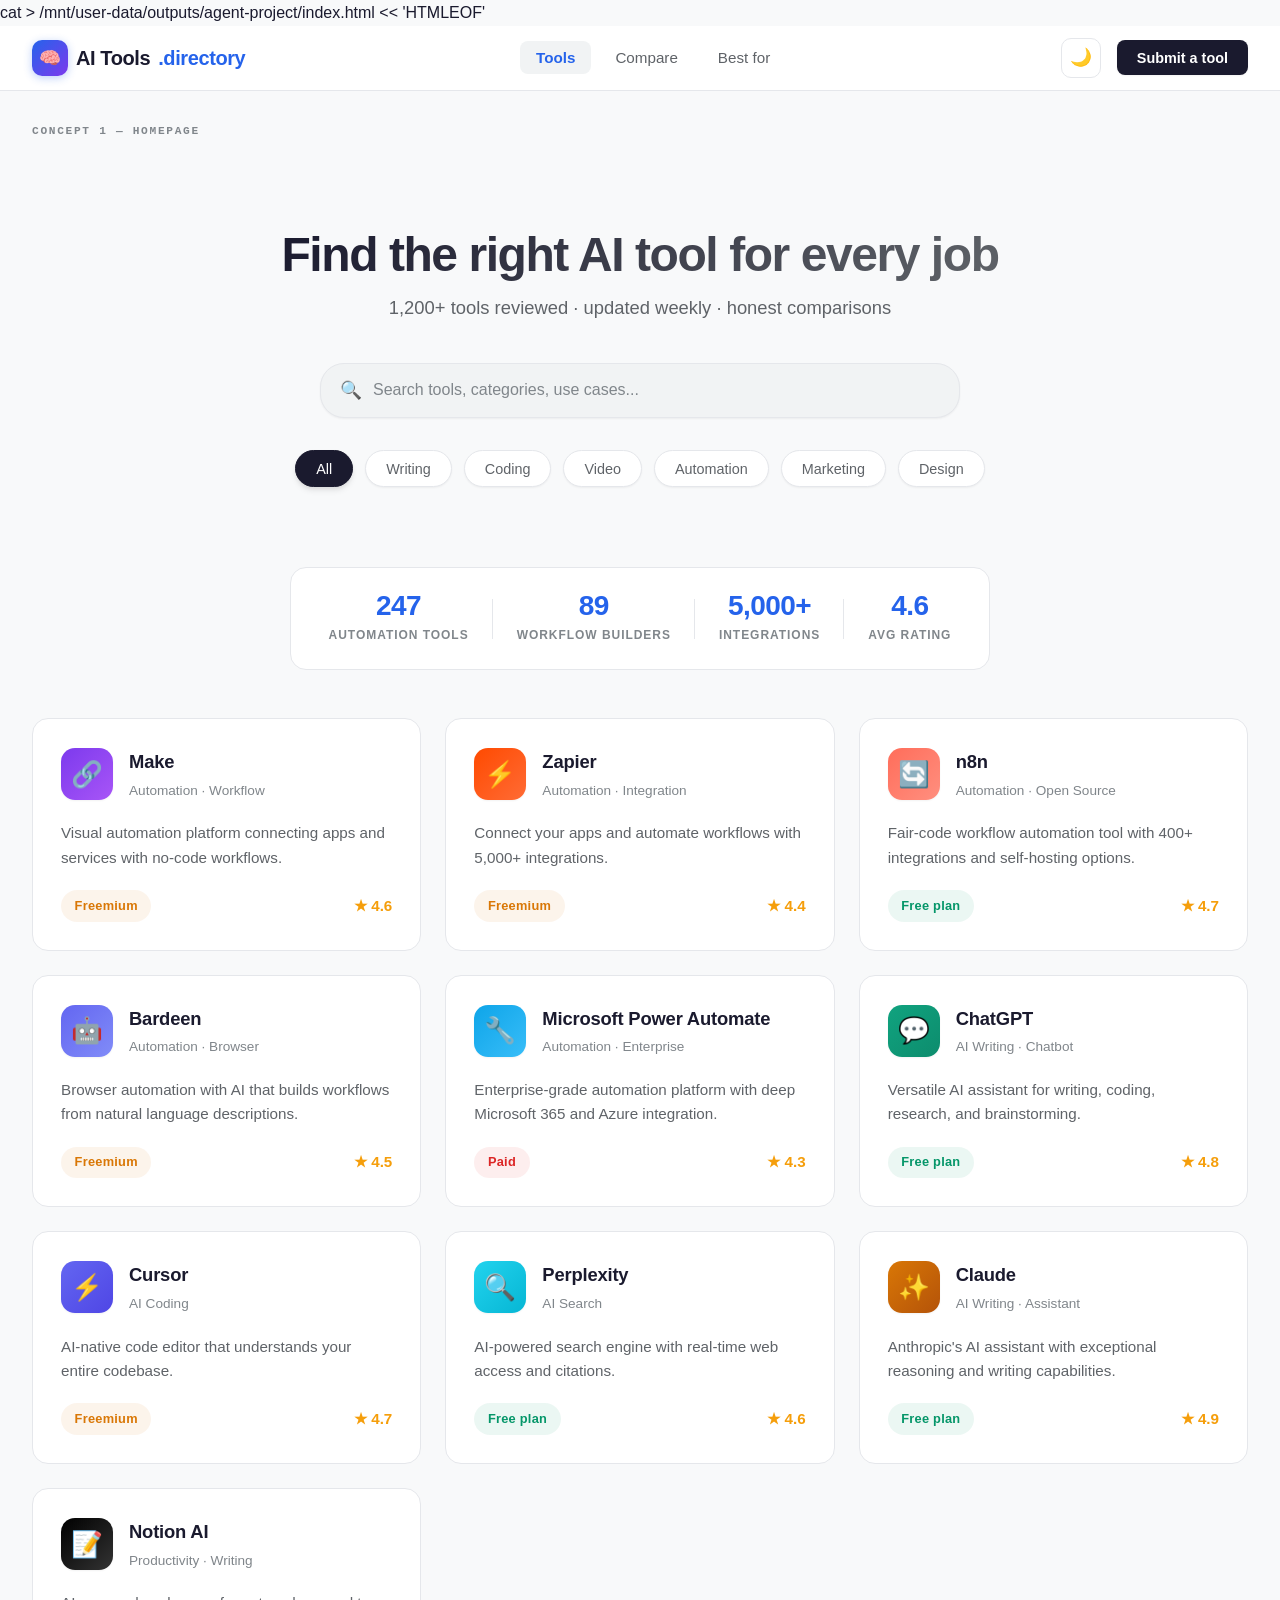
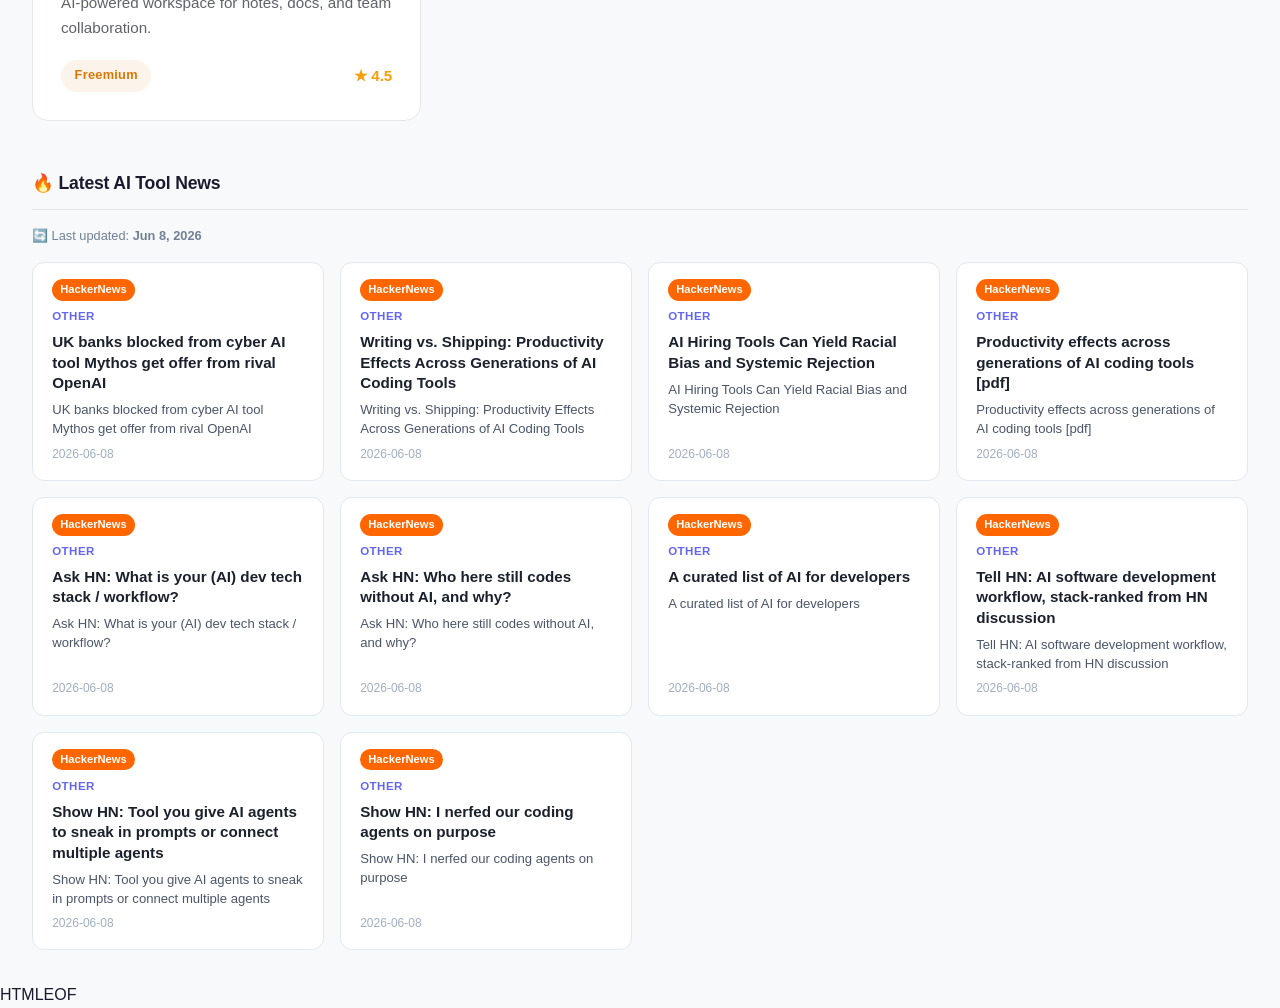
==== commit 2d62e937: "Update index.html" ====
--- a/index.html
+++ b/index.html
@@ -1,12 +1,16 @@
+cat > /mnt/user-data/outputs/agent-project/index.html << 'HTMLEOF'
 <!DOCTYPE html>
 <html lang="en">
 <head>
     <meta charset="UTF-8">
     <meta name="viewport" content="width=device-width, initial-scale=1.0">
     <title>AI Tools Directory</title>
+
+    <!-- ✅ ADD 1 of 3: Link news-styles.css in <head> -->
+    <link rel="stylesheet" href="news-styles.css">
+
     <style>
         :root {
-            /* Light Mode */
             --bg-primary: #f8f9fa;
             --bg-secondary: #ffffff;
             --bg-card: #ffffff;
@@ -60,16 +64,8 @@
             --danger-bg: rgba(239, 68, 68, 0.12);
         }
 
-        * {
-            margin: 0;
-            padding: 0;
-            box-sizing: border-box;
-        }
-
-        html {
-            scroll-behavior: smooth;
-        }
-
+        * { margin: 0; padding: 0; box-sizing: border-box; }
+        html { scroll-behavior: smooth; }
         body {
             font-family: -apple-system, BlinkMacSystemFont, 'Segoe UI', Roboto, 'Helvetica Neue', Arial, sans-serif;
             background-color: var(--bg-primary);
@@ -79,22 +75,11 @@
             transition: background-color 0.3s ease, color 0.3s ease;
         }
 
-        /* Scrollbar */
-        ::-webkit-scrollbar {
-            width: 8px;
-        }
-        ::-webkit-scrollbar-track {
-            background: var(--bg-primary);
-        }
-        ::-webkit-scrollbar-thumb {
-            background: var(--border-color);
-            border-radius: 4px;
-        }
-        ::-webkit-scrollbar-thumb:hover {
-            background: var(--text-muted);
-        }
-
-        /* Navigation */
+        ::-webkit-scrollbar { width: 8px; }
+        ::-webkit-scrollbar-track { background: var(--bg-primary); }
+        ::-webkit-scrollbar-thumb { background: var(--border-color); border-radius: 4px; }
+        ::-webkit-scrollbar-thumb:hover { background: var(--text-muted); }
+
         .navbar {
             background-color: var(--bg-secondary);
             border-bottom: 1px solid var(--border-color);
@@ -140,21 +125,11 @@
             box-shadow: 0 2px 8px rgba(37, 99, 235, 0.3);
         }
 
-        .logo span {
-            color: var(--accent-blue);
-        }
-
-        .nav-center {
-            display: flex;
-            align-items: center;
-            gap: 2rem;
-        }
-
-        .nav-links {
-            display: flex;
-            gap: 0.5rem;
-            list-style: none;
-        }
+        .logo span { color: var(--accent-blue); }
+
+        .nav-center { display: flex; align-items: center; gap: 2rem; }
+
+        .nav-links { display: flex; gap: 0.5rem; list-style: none; }
 
         .nav-links a {
             color: var(--text-secondary);
@@ -165,46 +140,26 @@
             border-radius: var(--radius-sm);
             transition: var(--transition);
             cursor: pointer;
-            position: relative;
-        }
-
-        .nav-links a:hover {
-            color: var(--text-primary);
-            background-color: var(--bg-hover);
-        }
-
-        .nav-links a.active {
-            color: var(--accent-blue);
-            background-color: var(--bg-hover);
-            font-weight: 600;
-        }
-
-        .nav-actions {
-            display: flex;
-            align-items: center;
-            gap: 1rem;
-        }
+        }
+
+        .nav-links a:hover { color: var(--text-primary); background-color: var(--bg-hover); }
+        .nav-links a.active { color: var(--accent-blue); background-color: var(--bg-hover); font-weight: 600; }
+
+        .nav-actions { display: flex; align-items: center; gap: 1rem; }
 
         .theme-toggle {
-            width: 40px;
-            height: 40px;
+            width: 40px; height: 40px;
             border-radius: 10px;
             border: 1px solid var(--border-color);
             background-color: var(--bg-secondary);
             color: var(--text-secondary);
             cursor: pointer;
-            display: flex;
-            align-items: center;
-            justify-content: center;
+            display: flex; align-items: center; justify-content: center;
             font-size: 1.1rem;
             transition: var(--transition);
         }
 
-        .theme-toggle:hover {
-            background-color: var(--bg-hover);
-            color: var(--text-primary);
-            border-color: var(--border-hover);
-        }
+        .theme-toggle:hover { background-color: var(--bg-hover); color: var(--text-primary); border-color: var(--border-hover); }
 
         .btn-submit {
             background-color: var(--text-primary);
@@ -219,13 +174,8 @@
             box-shadow: var(--shadow-sm);
         }
 
-        .btn-submit:hover {
-            transform: translateY(-1px);
-            box-shadow: var(--shadow-md);
-            opacity: 0.9;
-        }
-
-        /* Page Container */
+        .btn-submit:hover { transform: translateY(-1px); box-shadow: var(--shadow-md); opacity: 0.9; }
+
         .page {
             display: none;
             max-width: 1280px;
@@ -234,16 +184,13 @@
             animation: fadeIn 0.4s cubic-bezier(0.4, 0, 0.2, 1);
         }
 
-        .page.active {
-            display: block;
-        }
+        .page.active { display: block; }
 
         @keyframes fadeIn {
             from { opacity: 0; transform: translateY(12px); }
             to { opacity: 1; transform: translateY(0); }
         }
 
-        /* Concept Label */
         .concept-label {
             color: var(--text-muted);
             font-size: 0.7rem;
@@ -254,7 +201,6 @@
             font-family: 'SF Mono', Monaco, monospace;
         }
 
-        /* Homepage Styles */
         .hero {
             text-align: center;
             padding: 4rem 0 2.5rem;
@@ -280,18 +226,9 @@
             background-clip: text;
         }
 
-        .hero-subtitle {
-            color: var(--text-secondary);
-            font-size: 1.15rem;
-            margin-bottom: 2.5rem;
-            font-weight: 400;
-        }
-
-        .search-box {
-            position: relative;
-            max-width: 640px;
-            margin: 0 auto 2rem;
-        }
+        .hero-subtitle { color: var(--text-secondary); font-size: 1.15rem; margin-bottom: 2.5rem; font-weight: 400; }
+
+        .search-box { position: relative; max-width: 640px; margin: 0 auto 2rem; }
 
         .search-box input {
             width: 100%;
@@ -306,31 +243,12 @@
             box-shadow: var(--shadow-sm);
         }
 
-        .search-box input:focus {
-            border-color: var(--accent-blue);
-            box-shadow: 0 0 0 3px rgba(37, 99, 235, 0.1), var(--shadow-md);
-        }
-
-        .search-box input::placeholder {
-            color: var(--text-muted);
-        }
-
-        .search-icon {
-            position: absolute;
-            left: 1.25rem;
-            top: 50%;
-            transform: translateY(-50%);
-            color: var(--text-muted);
-            font-size: 1.1rem;
-        }
-
-        .categories {
-            display: flex;
-            gap: 0.75rem;
-            justify-content: center;
-            flex-wrap: wrap;
-            margin-bottom: 2.5rem;
-        }
+        .search-box input:focus { border-color: var(--accent-blue); box-shadow: 0 0 0 3px rgba(37, 99, 235, 0.1), var(--shadow-md); }
+        .search-box input::placeholder { color: var(--text-muted); }
+
+        .search-icon { position: absolute; left: 1.25rem; top: 50%; transform: translateY(-50%); color: var(--text-muted); font-size: 1.1rem; }
+
+        .categories { display: flex; gap: 0.75rem; justify-content: center; flex-wrap: wrap; margin-bottom: 2.5rem; }
 
         .category-pill {
             padding: 0.6rem 1.25rem;
@@ -345,22 +263,9 @@
             box-shadow: var(--shadow-sm);
         }
 
-        .category-pill:hover {
-            background-color: var(--bg-hover);
-            color: var(--text-primary);
-            border-color: var(--border-hover);
-            transform: translateY(-1px);
-            box-shadow: var(--shadow-md);
-        }
-
-        .category-pill.active {
-            background-color: var(--text-primary);
-            color: var(--text-inverse);
-            border-color: var(--text-primary);
-            box-shadow: var(--shadow-md);
-        }
-
-        /* Stats Bar */
+        .category-pill:hover { background-color: var(--bg-hover); color: var(--text-primary); border-color: var(--border-hover); transform: translateY(-1px); box-shadow: var(--shadow-md); }
+        .category-pill.active { background-color: var(--text-primary); color: var(--text-inverse); border-color: var(--text-primary); box-shadow: var(--shadow-md); }
+
         .stats-bar {
             display: flex;
             justify-content: center;
@@ -375,10 +280,7 @@
             margin-right: auto;
         }
 
-        .stat-item {
-            text-align: center;
-            position: relative;
-        }
+        .stat-item { text-align: center; position: relative; }
 
         .stat-item:not(:last-child)::after {
             content: '';
@@ -391,30 +293,10 @@
             background-color: var(--border-color);
         }
 
-        .stat-number {
-            font-size: 1.75rem;
-            font-weight: 800;
-            color: var(--accent-blue);
-            line-height: 1;
-            letter-spacing: -0.02em;
-        }
-
-        .stat-label {
-            font-size: 0.75rem;
-            color: var(--text-muted);
-            margin-top: 0.35rem;
-            text-transform: uppercase;
-            letter-spacing: 0.08em;
-            font-weight: 600;
-        }
-
-        /* Tool Cards Grid */
-        .tools-grid {
-            display: grid;
-            grid-template-columns: repeat(auto-fill, minmax(340px, 1fr));
-            gap: 1.5rem;
-            margin-top: 1rem;
-        }
+        .stat-number { font-size: 1.75rem; font-weight: 800; color: var(--accent-blue); line-height: 1; letter-spacing: -0.02em; }
+        .stat-label { font-size: 0.75rem; color: var(--text-muted); margin-top: 0.35rem; text-transform: uppercase; letter-spacing: 0.08em; font-weight: 600; }
+
+        .tools-grid { display: grid; grid-template-columns: repeat(auto-fill, minmax(340px, 1fr)); gap: 1.5rem; margin-top: 1rem; }
 
         .tool-card {
             background-color: var(--bg-card);
@@ -430,39 +312,22 @@
         .tool-card::before {
             content: '';
             position: absolute;
-            top: 0;
-            left: 0;
-            right: 0;
+            top: 0; left: 0; right: 0;
             height: 3px;
             background: linear-gradient(90deg, var(--accent-blue), var(--accent-purple));
             opacity: 0;
             transition: opacity 0.3s ease;
         }
 
-        .tool-card:hover {
-            border-color: var(--border-hover);
-            transform: translateY(-4px);
-            box-shadow: var(--shadow-xl);
-        }
-
-        .tool-card:hover::before {
-            opacity: 1;
-        }
-
-        .tool-header {
-            display: flex;
-            align-items: center;
-            gap: 1rem;
-            margin-bottom: 1.25rem;
-        }
+        .tool-card:hover { border-color: var(--border-hover); transform: translateY(-4px); box-shadow: var(--shadow-xl); }
+        .tool-card:hover::before { opacity: 1; }
+
+        .tool-header { display: flex; align-items: center; gap: 1rem; margin-bottom: 1.25rem; }
 
         .tool-icon {
-            width: 52px;
-            height: 52px;
+            width: 52px; height: 52px;
             border-radius: 14px;
-            display: flex;
-            align-items: center;
-            justify-content: center;
+            display: flex; align-items: center; justify-content: center;
             font-size: 1.6rem;
             flex-shrink: 0;
             box-shadow: var(--shadow-sm);
@@ -479,65 +344,42 @@
         .tool-icon.bardeen { background: linear-gradient(135deg, #6366f1, #818cf8); }
         .tool-icon.automate { background: linear-gradient(135deg, #0ea5e9, #38bdf8); }
 
-        .tool-title-group h3 {
-            font-size: 1.15rem;
+        .tool-title-group h3 { font-size: 1.15rem; font-weight: 700; margin-bottom: 0.2rem; letter-spacing: -0.01em; }
+        .tool-title-group .category { color: var(--text-muted); font-size: 0.85rem; font-weight: 500; }
+        .tool-description { color: var(--text-secondary); font-size: 0.95rem; line-height: 1.6; margin-bottom: 1.25rem; }
+        .tool-footer { display: flex; align-items: center; justify-content: space-between; }
+
+        .pricing-badge { padding: 0.35rem 0.85rem; border-radius: 100px; font-size: 0.8rem; font-weight: 600; letter-spacing: 0.02em; }
+        .pricing-badge.free { background-color: var(--success-bg); color: var(--success); }
+        .pricing-badge.freemium { background-color: var(--warning-bg); color: var(--warning); }
+        .pricing-badge.paid { background-color: var(--danger-bg); color: var(--danger); }
+
+        .rating { display: flex; align-items: center; gap: 0.35rem; color: #f59e0b; font-weight: 700; font-size: 0.95rem; }
+
+        /* ── News section heading ── */
+        .news-section-heading {
+            font-size: 1.1rem;
             font-weight: 700;
-            margin-bottom: 0.2rem;
-            letter-spacing: -0.01em;
-        }
-
-        .tool-title-group .category {
-            color: var(--text-muted);
-            font-size: 0.85rem;
-            font-weight: 500;
-        }
-
-        .tool-description {
-            color: var(--text-secondary);
-            font-size: 0.95rem;
-            line-height: 1.6;
-            margin-bottom: 1.25rem;
-        }
-
-        .tool-footer {
+            margin: 3rem 0 1rem;
+            color: var(--text-primary);
             display: flex;
             align-items: center;
-            justify-content: space-between;
-        }
-
-        .pricing-badge {
-            padding: 0.35rem 0.85rem;
-            border-radius: 100px;
-            font-size: 0.8rem;
-            font-weight: 600;
-            letter-spacing: 0.02em;
-        }
-
-        .pricing-badge.free {
-            background-color: var(--success-bg);
-            color: var(--success);
-        }
-
-        .pricing-badge.freemium {
-            background-color: var(--warning-bg);
-            color: var(--warning);
-        }
-
-        .pricing-badge.paid {
-            background-color: var(--danger-bg);
-            color: var(--danger);
-        }
-
-        .rating {
-            display: flex;
-            align-items: center;
-            gap: 0.35rem;
-            color: #f59e0b;
-            font-weight: 700;
-            font-size: 0.95rem;
-        }
-
-        /* Tool Detail Page */
+            gap: 0.5rem;
+            padding-bottom: 0.75rem;
+            border-bottom: 1px solid var(--border-color);
+            letter-spacing: -0.01em;
+        }
+
+        /* Dark mode override for news cards */
+        [data-theme="dark"] .news-card {
+            background: var(--bg-card) !important;
+            border-color: var(--border-color) !important;
+            color: var(--text-primary) !important;
+        }
+        [data-theme="dark"] .news-title { color: var(--text-primary) !important; }
+        [data-theme="dark"] .news-summary { color: var(--text-secondary) !important; }
+
+        /* Detail Page */
         .detail-header {
             display: flex;
             align-items: flex-start;
@@ -548,40 +390,12 @@
             gap: 2rem;
         }
 
-        .detail-title-group {
-            display: flex;
-            align-items: center;
-            gap: 1.25rem;
-            flex: 1;
-        }
-
-        .detail-title-group .tool-icon {
-            width: 72px;
-            height: 72px;
-            font-size: 2.25rem;
-            border-radius: 18px;
-        }
-
-        .detail-title-group h1 {
-            font-size: 2rem;
-            font-weight: 800;
-            margin-bottom: 0.4rem;
-            letter-spacing: -0.02em;
-        }
-
-        .detail-title-group .subtitle {
-            color: var(--text-secondary);
-            font-size: 1.05rem;
-            line-height: 1.5;
-            max-width: 500px;
-        }
-
-        .detail-tags {
-            display: flex;
-            gap: 0.5rem;
-            margin-top: 1rem;
-            flex-wrap: wrap;
-        }
+        .detail-title-group { display: flex; align-items: center; gap: 1.25rem; flex: 1; }
+        .detail-title-group .tool-icon { width: 72px; height: 72px; font-size: 2.25rem; border-radius: 18px; }
+        .detail-title-group h1 { font-size: 2rem; font-weight: 800; margin-bottom: 0.4rem; letter-spacing: -0.02em; }
+        .detail-title-group .subtitle { color: var(--text-secondary); font-size: 1.05rem; line-height: 1.5; max-width: 500px; }
+
+        .detail-tags { display: flex; gap: 0.5rem; margin-top: 1rem; flex-wrap: wrap; }
 
         .tag {
             padding: 0.4rem 0.85rem;
@@ -593,19 +407,9 @@
             border: 1px solid var(--border-color);
             transition: var(--transition);
         }
-
-        .tag:hover {
-            background-color: var(--bg-primary);
-            border-color: var(--border-hover);
-        }
-
-        .detail-actions {
-            display: flex;
-            flex-direction: column;
-            align-items: flex-end;
-            gap: 0.5rem;
-            flex-shrink: 0;
-        }
+        .tag:hover { background-color: var(--bg-primary); border-color: var(--border-hover); }
+
+        .detail-actions { display: flex; flex-direction: column; align-items: flex-end; gap: 0.5rem; flex-shrink: 0; }
 
         .btn-primary {
             background: linear-gradient(135deg, var(--accent-blue), var(--accent-purple));
@@ -617,345 +421,92 @@
             font-size: 0.95rem;
             cursor: pointer;
             transition: var(--transition);
-            display: inline-flex;
-            align-items: center;
-            gap: 0.5rem;
+            display: inline-flex; align-items: center; gap: 0.5rem;
             box-shadow: 0 4px 12px rgba(37, 99, 235, 0.3);
         }
-
-        .btn-primary:hover {
-            transform: translateY(-2px);
-            box-shadow: 0 6px 20px rgba(37, 99, 235, 0.4);
-        }
-
-        .btn-primary:active {
-            transform: translateY(0);
-        }
-
-        .price-note {
-            color: var(--text-muted);
-            font-size: 0.85rem;
-            font-weight: 500;
-        }
-
-        .detail-grid {
-            display: grid;
-            grid-template-columns: 1fr 1fr;
-            gap: 3rem;
-        }
-
-        .detail-section {
-            margin-bottom: 2rem;
-        }
-
-        .detail-section h3 {
-            font-size: 0.7rem;
-            text-transform: uppercase;
-            letter-spacing: 0.15em;
-            color: var(--text-muted);
-            margin-bottom: 1.25rem;
-            font-weight: 700;
-            font-family: 'SF Mono', Monaco, monospace;
-        }
-
-        .feature-list {
-            list-style: none;
-        }
-
-        .feature-list li {
-            display: flex;
-            align-items: center;
-            gap: 0.85rem;
-            padding: 0.65rem 0;
-            color: var(--text-secondary);
-            font-size: 0.95rem;
-            border-bottom: 1px solid var(--border-color);
-        }
-
-        .feature-list li:last-child {
-            border-bottom: none;
-        }
-
+        .btn-primary:hover { transform: translateY(-2px); box-shadow: 0 6px 20px rgba(37, 99, 235, 0.4); }
+        .btn-primary:active { transform: translateY(0); }
+
+        .price-note { color: var(--text-muted); font-size: 0.85rem; font-weight: 500; }
+
+        .detail-grid { display: grid; grid-template-columns: 1fr 1fr; gap: 3rem; }
+
+        .detail-section { margin-bottom: 2rem; }
+        .detail-section h3 { font-size: 0.7rem; text-transform: uppercase; letter-spacing: 0.15em; color: var(--text-muted); margin-bottom: 1.25rem; font-weight: 700; font-family: 'SF Mono', Monaco, monospace; }
+
+        .feature-list { list-style: none; }
+        .feature-list li { display: flex; align-items: center; gap: 0.85rem; padding: 0.65rem 0; color: var(--text-secondary); font-size: 0.95rem; border-bottom: 1px solid var(--border-color); }
+        .feature-list li:last-child { border-bottom: none; }
         .feature-list li::before {
             content: "";
-            width: 20px;
-            height: 20px;
+            width: 20px; height: 20px;
             background-color: var(--success-bg);
             border-radius: 50%;
-            display: flex;
-            align-items: center;
-            justify-content: center;
+            display: flex; align-items: center; justify-content: center;
             flex-shrink: 0;
             background-image: url("data:image/svg+xml,%3Csvg xmlns='http://www.w3.org/2000/svg' width='12' height='12' viewBox='0 0 24 24' fill='none' stroke='%23059669' stroke-width='3' stroke-linecap='round' stroke-linejoin='round'%3E%3Cpolyline points='20 6 9 17 4 12'%3E%3C/polyline%3E%3C/svg%3E");
             background-repeat: no-repeat;
             background-position: center;
         }
 
-        .pricing-table {
-            width: 100%;
-            background-color: var(--bg-secondary);
-            border-radius: var(--radius-md);
-            border: 1px solid var(--border-color);
-            overflow: hidden;
-        }
-
-        .pricing-row {
-            display: flex;
-            justify-content: space-between;
-            padding: 1rem 1.25rem;
-            border-bottom: 1px solid var(--border-color);
-            transition: var(--transition);
-        }
-
-        .pricing-row:last-child {
-            border-bottom: none;
-        }
-
-        .pricing-row:hover {
-            background-color: var(--bg-hover);
-        }
-
-        .pricing-row .tier {
-            color: var(--text-secondary);
-            font-weight: 500;
-            font-size: 0.95rem;
-        }
-
-        .pricing-row .price {
-            color: var(--accent-blue);
-            font-weight: 700;
-            font-size: 0.95rem;
-        }
-
-        .pros-cons {
-            display: flex;
-            flex-wrap: wrap;
-            gap: 0.6rem;
-        }
-
-        .pro-con-tag {
-            padding: 0.45rem 0.9rem;
-            border-radius: 100px;
-            font-size: 0.85rem;
-            font-weight: 600;
-            display: inline-flex;
-            align-items: center;
-            gap: 0.4rem;
-            transition: var(--transition);
-        }
-
-        .pro-con-tag:hover {
-            transform: translateY(-1px);
-        }
-
-        .pro-con-tag.pro {
-            background-color: var(--success-bg);
-            color: var(--success);
-            border: 1px solid rgba(5, 150, 105, 0.2);
-        }
-
-        .pro-con-tag.con {
-            background-color: var(--danger-bg);
-            color: var(--danger);
-            border: 1px solid rgba(220, 38, 38, 0.2);
-        }
-
-        .best-for-text {
-            color: var(--text-secondary);
-            line-height: 1.7;
-            font-size: 0.95rem;
-            background-color: var(--bg-secondary);
-            padding: 1.25rem;
-            border-radius: var(--radius-md);
-            border: 1px solid var(--border-color);
-        }
-
-        /* Comparison Page */
-        .compare-header {
-            margin-bottom: 2.5rem;
-            padding-bottom: 1.5rem;
-            border-bottom: 1px solid var(--border-color);
-        }
-
-        .compare-header h1 {
-            font-size: 1.75rem;
-            font-weight: 800;
-            margin-bottom: 0.5rem;
-            letter-spacing: -0.02em;
-        }
-
-        .compare-header .subtitle {
-            color: var(--text-secondary);
-            font-size: 0.95rem;
-        }
-
-        .compare-grid {
-            display: grid;
-            grid-template-columns: 1fr 1fr;
-            gap: 1.5rem;
-        }
-
-        .compare-card {
-            background-color: var(--bg-card);
-            border: 1px solid var(--border-color);
-            border-radius: var(--radius-lg);
-            padding: 2rem;
-            position: relative;
-            transition: var(--transition);
-        }
-
-        .compare-card:hover {
-            box-shadow: var(--shadow-lg);
-        }
-
-        .compare-card.winner {
-            border-color: var(--accent-blue);
-            box-shadow: 0 0 0 1px var(--accent-blue), var(--shadow-lg);
-        }
-
-        .compare-card.winner:hover {
-            box-shadow: 0 0 0 1px var(--accent-blue), var(--shadow-xl);
-        }
-
-        .editor-pick {
-            position: absolute;
-            top: -1px;
-            left: 2rem;
-            background: linear-gradient(135deg, var(--accent-blue), var(--accent-purple));
-            color: white;
-            padding: 0.4rem 1rem;
-            border-radius: 0 0 10px 10px;
-            font-size: 0.75rem;
-            font-weight: 700;
-            letter-spacing: 0.05em;
-            text-transform: uppercase;
-            box-shadow: var(--shadow-sm);
-        }
-
-        .compare-card-header {
-            display: flex;
-            align-items: center;
-            gap: 1rem;
-            margin-bottom: 2rem;
-        }
-
-        .compare-card-header .tool-icon {
-            width: 56px;
-            height: 56px;
-            font-size: 1.75rem;
-        }
-
-        .compare-card-header h3 {
-            font-size: 1.2rem;
-            font-weight: 700;
-        }
-
-        .compare-card-header .byline {
-            color: var(--text-muted);
-            font-size: 0.85rem;
-            font-weight: 500;
-        }
-
-        .metric {
-            margin-bottom: 1.5rem;
-        }
-
-        .metric-label {
-            display: flex;
-            justify-content: space-between;
-            margin-bottom: 0.6rem;
-            font-size: 0.9rem;
-        }
-
-        .metric-label span:first-child {
-            color: var(--text-secondary);
-            font-weight: 500;
-        }
-
-        .metric-label span:last-child {
-            font-weight: 700;
-            font-size: 1rem;
-        }
-
-        .metric-bar {
-            height: 8px;
-            background-color: var(--bg-hover);
-            border-radius: 4px;
-            overflow: hidden;
-            position: relative;
-        }
-
-        .metric-bar-fill {
-            height: 100%;
-            border-radius: 4px;
-            transition: width 0.8s cubic-bezier(0.4, 0, 0.2, 1);
-            position: relative;
-        }
-
-        .metric-bar-fill::after {
-            content: '';
-            position: absolute;
-            top: 0;
-            right: 0;
-            bottom: 0;
-            width: 20px;
-            background: linear-gradient(90deg, transparent, rgba(255,255,255,0.3));
-            border-radius: 0 4px 4px 0;
-        }
-
+        .pricing-table { width: 100%; background-color: var(--bg-secondary); border-radius: var(--radius-md); border: 1px solid var(--border-color); overflow: hidden; }
+        .pricing-row { display: flex; justify-content: space-between; padding: 1rem 1.25rem; border-bottom: 1px solid var(--border-color); transition: var(--transition); }
+        .pricing-row:last-child { border-bottom: none; }
+        .pricing-row:hover { background-color: var(--bg-hover); }
+        .pricing-row .tier { color: var(--text-secondary); font-weight: 500; font-size: 0.95rem; }
+        .pricing-row .price { color: var(--accent-blue); font-weight: 700; font-size: 0.95rem; }
+
+        .pros-cons { display: flex; flex-wrap: wrap; gap: 0.6rem; }
+        .pro-con-tag { padding: 0.45rem 0.9rem; border-radius: 100px; font-size: 0.85rem; font-weight: 600; display: inline-flex; align-items: center; gap: 0.4rem; transition: var(--transition); }
+        .pro-con-tag:hover { transform: translateY(-1px); }
+        .pro-con-tag.pro { background-color: var(--success-bg); color: var(--success); border: 1px solid rgba(5, 150, 105, 0.2); }
+        .pro-con-tag.con { background-color: var(--danger-bg); color: var(--danger); border: 1px solid rgba(220, 38, 38, 0.2); }
+
+        .best-for-text { color: var(--text-secondary); line-height: 1.7; font-size: 0.95rem; background-color: var(--bg-secondary); padding: 1.25rem; border-radius: var(--radius-md); border: 1px solid var(--border-color); }
+
+        /* Compare Page */
+        .compare-header { margin-bottom: 2.5rem; padding-bottom: 1.5rem; border-bottom: 1px solid var(--border-color); }
+        .compare-header h1 { font-size: 1.75rem; font-weight: 800; margin-bottom: 0.5rem; letter-spacing: -0.02em; }
+        .compare-header .subtitle { color: var(--text-secondary); font-size: 0.95rem; }
+
+        .compare-grid { display: grid; grid-template-columns: 1fr 1fr; gap: 1.5rem; }
+
+        .compare-card { background-color: var(--bg-card); border: 1px solid var(--border-color); border-radius: var(--radius-lg); padding: 2rem; position: relative; transition: var(--transition); }
+        .compare-card:hover { box-shadow: var(--shadow-lg); }
+        .compare-card.winner { border-color: var(--accent-blue); box-shadow: 0 0 0 1px var(--accent-blue), var(--shadow-lg); }
+        .compare-card.winner:hover { box-shadow: 0 0 0 1px var(--accent-blue), var(--shadow-xl); }
+
+        .editor-pick { position: absolute; top: -1px; left: 2rem; background: linear-gradient(135deg, var(--accent-blue), var(--accent-purple)); color: white; padding: 0.4rem 1rem; border-radius: 0 0 10px 10px; font-size: 0.75rem; font-weight: 700; letter-spacing: 0.05em; text-transform: uppercase; box-shadow: var(--shadow-sm); }
+
+        .compare-card-header { display: flex; align-items: center; gap: 1rem; margin-bottom: 2rem; }
+        .compare-card-header .tool-icon { width: 56px; height: 56px; font-size: 1.75rem; }
+        .compare-card-header h3 { font-size: 1.2rem; font-weight: 700; }
+        .compare-card-header .byline { color: var(--text-muted); font-size: 0.85rem; font-weight: 500; }
+
+        .metric { margin-bottom: 1.5rem; }
+        .metric-label { display: flex; justify-content: space-between; margin-bottom: 0.6rem; font-size: 0.9rem; }
+        .metric-label span:first-child { color: var(--text-secondary); font-weight: 500; }
+        .metric-label span:last-child { font-weight: 700; font-size: 1rem; }
+        .metric-bar { height: 8px; background-color: var(--bg-hover); border-radius: 4px; overflow: hidden; position: relative; }
+        .metric-bar-fill { height: 100%; border-radius: 4px; transition: width 0.8s cubic-bezier(0.4, 0, 0.2, 1); position: relative; }
+        .metric-bar-fill::after { content: ''; position: absolute; top: 0; right: 0; bottom: 0; width: 20px; background: linear-gradient(90deg, transparent, rgba(255,255,255,0.3)); border-radius: 0 4px 4px 0; }
         .metric-bar-fill.chatgpt { background: linear-gradient(90deg, var(--accent-blue), var(--accent-blue-light)); }
         .metric-bar-fill.claude { background: linear-gradient(90deg, var(--accent-purple), var(--accent-purple-light)); }
 
-        /* Responsive */
         @media (max-width: 768px) {
-            .navbar {
-                padding: 0 1rem;
-            }
-
-            .nav-links {
-                display: none;
-            }
-
-            .detail-grid,
-            .compare-grid {
-                grid-template-columns: 1fr;
-                gap: 1.5rem;
-            }
-
-            .detail-header {
-                flex-direction: column;
-                gap: 1.5rem;
-            }
-
-            .detail-actions {
-                text-align: left;
-                width: 100%;
-                align-items: flex-start;
-            }
-
-            .tools-grid {
-                grid-template-columns: 1fr;
-            }
-
-            .hero h1 {
-                font-size: 2rem;
-            }
-
-            .stats-bar {
-                gap: 1.5rem;
-                padding: 1rem;
-            }
-
-            .stat-number {
-                font-size: 1.5rem;
-            }
-
-            .stat-item:not(:last-child)::after {
-                display: none;
-            }
+            .navbar { padding: 0 1rem; }
+            .nav-links { display: none; }
+            .detail-grid, .compare-grid { grid-template-columns: 1fr; gap: 1.5rem; }
+            .detail-header { flex-direction: column; gap: 1.5rem; }
+            .detail-actions { text-align: left; width: 100%; align-items: flex-start; }
+            .tools-grid { grid-template-columns: 1fr; }
+            .hero h1 { font-size: 2rem; }
+            .stats-bar { gap: 1.5rem; padding: 1rem; }
+            .stat-number { font-size: 1.5rem; }
+            .stat-item:not(:last-child)::after { display: none; }
         }
     </style>
-<base target="_blank">
+    <base target="_blank">
 </head>
 <body>
 
@@ -1174,6 +725,11 @@
                 </div>
             </div>
         </div>
+
+        <!-- ✅ ADD 2 of 3: Live news feed section — placed after tools-grid, still inside page-home -->
+        <h2 class="news-section-heading">🔥 Latest AI Tool News</h2>
+        <div id="ai-news"></div>
+
     </div>
 
     <!-- Page 2: Tool Detail -->
@@ -1195,9 +751,7 @@
                 </div>
             </div>
             <div class="detail-actions">
-                <button class="btn-primary">
-                    Try free ↗
-                </button>
+                <button class="btn-primary">Try free ↗</button>
                 <p class="price-note">From $20/mo</p>
             </div>
         </div>
@@ -1214,7 +768,6 @@
                         <li>Code interpreter</li>
                     </ul>
                 </div>
-
                 <div class="detail-section">
                     <h3>Pros & Cons</h3>
                     <div class="pros-cons">
@@ -1226,35 +779,19 @@
                     </div>
                 </div>
             </div>
-
             <div class="detail-right">
                 <div class="detail-section">
                     <h3>Pricing</h3>
                     <div class="pricing-table">
-                        <div class="pricing-row">
-                            <span class="tier">Free</span>
-                            <span class="price">$0/mo</span>
-                        </div>
-                        <div class="pricing-row">
-                            <span class="tier">Plus</span>
-                            <span class="price">$20/mo</span>
-                        </div>
-                        <div class="pricing-row">
-                            <span class="tier">Team</span>
-                            <span class="price">$25/user</span>
-                        </div>
-                        <div class="pricing-row">
-                            <span class="tier">Enterprise</span>
-                            <span class="price">Custom</span>
-                        </div>
-                    </div>
-                </div>
-
+                        <div class="pricing-row"><span class="tier">Free</span><span class="price">$0/mo</span></div>
+                        <div class="pricing-row"><span class="tier">Plus</span><span class="price">$20/mo</span></div>
+                        <div class="pricing-row"><span class="tier">Team</span><span class="price">$25/user</span></div>
+                        <div class="pricing-row"><span class="tier">Enterprise</span><span class="price">Custom</span></div>
+                    </div>
+                </div>
                 <div class="detail-section">
                     <h3>Best For</h3>
-                    <p class="best-for-text">
-                        Students, marketers, developers, and anyone needing a general-purpose AI assistant for everyday tasks.
-                    </p>
+                    <p class="best-for-text">Students, marketers, developers, and anyone needing a general-purpose AI assistant for everyday tasks.</p>
                 </div>
             </div>
         </div>
@@ -1273,50 +810,23 @@
             <div class="compare-card">
                 <div class="compare-card-header">
                     <div class="tool-icon chatgpt">💬</div>
-                    <div>
-                        <h3>ChatGPT</h3>
-                        <div class="byline">by OpenAI</div>
-                    </div>
-                </div>
-
+                    <div><h3>ChatGPT</h3><div class="byline">by OpenAI</div></div>
+                </div>
                 <div class="metric">
-                    <div class="metric-label">
-                        <span>Ease of use</span>
-                        <span>9.0</span>
-                    </div>
-                    <div class="metric-bar">
-                        <div class="metric-bar-fill chatgpt" data-width="90"></div>
-                    </div>
-                </div>
-
+                    <div class="metric-label"><span>Ease of use</span><span>9.0</span></div>
+                    <div class="metric-bar"><div class="metric-bar-fill chatgpt" data-width="90"></div></div>
+                </div>
                 <div class="metric">
-                    <div class="metric-label">
-                        <span>Writing quality</span>
-                        <span>8.2</span>
-                    </div>
-                    <div class="metric-bar">
-                        <div class="metric-bar-fill chatgpt" data-width="82"></div>
-                    </div>
-                </div>
-
+                    <div class="metric-label"><span>Writing quality</span><span>8.2</span></div>
+                    <div class="metric-bar"><div class="metric-bar-fill chatgpt" data-width="82"></div></div>
+                </div>
                 <div class="metric">
-                    <div class="metric-label">
-                        <span>Coding</span>
-                        <span>8.8</span>
-                    </div>
-                    <div class="metric-bar">
-                        <div class="metric-bar-fill chatgpt" data-width="88"></div>
-                    </div>
-                </div>
-
+                    <div class="metric-label"><span>Coding</span><span>8.8</span></div>
+                    <div class="metric-bar"><div class="metric-bar-fill chatgpt" data-width="88"></div></div>
+                </div>
                 <div class="metric">
-                    <div class="metric-label">
-                        <span>Value</span>
-                        <span>8.0</span>
-                    </div>
-                    <div class="metric-bar">
-                        <div class="metric-bar-fill chatgpt" data-width="80"></div>
-                    </div>
+                    <div class="metric-label"><span>Value</span><span>8.0</span></div>
+                    <div class="metric-bar"><div class="metric-bar-fill chatgpt" data-width="80"></div></div>
                 </div>
             </div>
 
@@ -1324,57 +834,32 @@
                 <div class="editor-pick">Editor's pick</div>
                 <div class="compare-card-header">
                     <div class="tool-icon claude">✨</div>
-                    <div>
-                        <h3>Claude</h3>
-                        <div class="byline">by Anthropic</div>
-                    </div>
-                </div>
-
+                    <div><h3>Claude</h3><div class="byline">by Anthropic</div></div>
+                </div>
                 <div class="metric">
-                    <div class="metric-label">
-                        <span>Ease of use</span>
-                        <span>8.8</span>
-                    </div>
-                    <div class="metric-bar">
-                        <div class="metric-bar-fill claude" data-width="88"></div>
-                    </div>
-                </div>
-
+                    <div class="metric-label"><span>Ease of use</span><span>8.8</span></div>
+                    <div class="metric-bar"><div class="metric-bar-fill claude" data-width="88"></div></div>
+                </div>
                 <div class="metric">
-                    <div class="metric-label">
-                        <span>Writing quality</span>
-                        <span>9.5</span>
-                    </div>
-                    <div class="metric-bar">
-                        <div class="metric-bar-fill claude" data-width="95"></div>
-                    </div>
-                </div>
-
+                    <div class="metric-label"><span>Writing quality</span><span>9.5</span></div>
+                    <div class="metric-bar"><div class="metric-bar-fill claude" data-width="95"></div></div>
+                </div>
                 <div class="metric">
-                    <div class="metric-label">
-                        <span>Coding</span>
-                        <span>9.0</span>
-                    </div>
-                    <div class="metric-bar">
-                        <div class="metric-bar-fill claude" data-width="90"></div>
-                    </div>
-                </div>
-
+                    <div class="metric-label"><span>Coding</span><span>9.0</span></div>
+                    <div class="metric-bar"><div class="metric-bar-fill claude" data-width="90"></div></div>
+                </div>
                 <div class="metric">
-                    <div class="metric-label">
-                        <span>Value</span>
-                        <span>8.5</span>
-                    </div>
-                    <div class="metric-bar">
-                        <div class="metric-bar-fill claude" data-width="85"></div>
-                    </div>
+                    <div class="metric-label"><span>Value</span><span>8.5</span></div>
+                    <div class="metric-bar"><div class="metric-bar-fill claude" data-width="85"></div></div>
                 </div>
             </div>
         </div>
     </div>
 
+    <!-- ✅ ADD 3 of 3: Load news-loader.js just before </body> -->
+    <script src="news-loader.js"></script>
+
     <script>
-        // Theme management
         function initTheme() {
             const savedTheme = localStorage.getItem('theme') || 'light';
             document.documentElement.setAttribute('data-theme', savedTheme);
@@ -1390,42 +875,30 @@
         }
 
         function updateThemeIcon(theme) {
-            const icon = document.getElementById('theme-icon');
-            icon.textContent = theme === 'dark' ? '☀️' : '🌙';
-        }
-
-        // Navigation
+            document.getElementById('theme-icon').textContent = theme === 'dark' ? '☀️' : '🌙';
+        }
+
         function navigateTo(page) {
             document.querySelectorAll('.page').forEach(p => p.classList.remove('active'));
             document.getElementById('page-' + page).classList.add('active');
-
             document.querySelectorAll('.nav-links a').forEach(link => link.classList.remove('active'));
             if (page === 'home' || page === 'detail') {
                 document.getElementById('nav-tools').classList.add('active');
             } else if (page === 'compare') {
                 document.getElementById('nav-compare').classList.add('active');
             }
-
             window.scrollTo(0, 0);
-
-            // Animate metric bars if on compare page
-            if (page === 'compare') {
-                setTimeout(animateMetricBars, 100);
-            }
-        }
-
-        // Animate metric bars
+            if (page === 'compare') setTimeout(animateMetricBars, 100);
+        }
+
         function animateMetricBars() {
             document.querySelectorAll('.metric-bar-fill').forEach(bar => {
                 const width = bar.getAttribute('data-width');
                 bar.style.width = '0%';
-                setTimeout(() => {
-                    bar.style.width = width + '%';
-                }, 50);
+                setTimeout(() => { bar.style.width = width + '%'; }, 50);
             });
         }
 
-        // Category pill interaction
         document.querySelectorAll('.category-pill').forEach(pill => {
             pill.addEventListener('click', function() {
                 document.querySelectorAll('.category-pill').forEach(p => p.classList.remove('active'));
@@ -1433,10 +906,10 @@
             });
         });
 
-        // Initialize
         initTheme();
         navigateTo('home');
     </script>
 
 </body>
 </html>
+HTMLEOF
--- a/news-styles.css
+++ b/news-styles.css
@@ -0,0 +1,102 @@
+/* news-styles.css — paste into your existing stylesheet or link separately */
+
+/* ── Grid ──────────────────────────────────────────────────────────────── */
+.news-grid {
+  display: grid;
+  grid-template-columns: repeat(auto-fill, minmax(280px, 1fr));
+  gap: 1rem;
+  margin-top: 1rem;
+}
+
+/* ── Card ──────────────────────────────────────────────────────────────── */
+.news-card {
+  display: flex;
+  flex-direction: column;
+  gap: 0.4rem;
+  padding: 1rem 1.2rem;
+  border: 1px solid #e2e8f0;
+  border-radius: 12px;
+  background: #fff;
+  text-decoration: none;
+  color: inherit;
+  transition: box-shadow 0.18s, transform 0.18s;
+}
+.news-card:hover {
+  box-shadow: 0 6px 24px rgba(0,0,0,0.08);
+  transform: translateY(-2px);
+}
+
+/* ── Typography ────────────────────────────────────────────────────────── */
+.news-title {
+  font-size: 0.95rem;
+  font-weight: 600;
+  margin: 0;
+  color: #1a202c;
+  line-height: 1.35;
+}
+.news-summary {
+  font-size: 0.82rem;
+  color: #4a5568;
+  margin: 0;
+  line-height: 1.45;
+  flex: 1;
+}
+.news-date {
+  font-size: 0.75rem;
+  color: #a0aec0;
+  margin-top: auto;
+}
+.news-category {
+  font-size: 0.72rem;
+  font-weight: 600;
+  color: #6366f1;
+  text-transform: uppercase;
+  letter-spacing: 0.04em;
+}
+
+/* ── Badges ────────────────────────────────────────────────────────────── */
+.news-badge {
+  display: inline-block;
+  font-size: 0.7rem;
+  font-weight: 600;
+  padding: 2px 8px;
+  border-radius: 999px;
+  width: fit-content;
+}
+.badge-hn      { background: #ff6600; color: #fff; }
+.badge-devto   { background: #3b49df; color: #fff; }
+.badge-ph      { background: #da552f; color: #fff; }
+.badge-default { background: #e2e8f0; color: #4a5568; }
+
+/* ── Meta / last updated ───────────────────────────────────────────────── */
+.news-meta {
+  font-size: 0.8rem;
+  color: #718096;
+  margin-bottom: 0.5rem;
+}
+
+/* ── Skeleton loader ───────────────────────────────────────────────────── */
+.news-loading {
+  display: flex;
+  gap: 1rem;
+  flex-wrap: wrap;
+}
+.skeleton-card {
+  flex: 1;
+  min-width: 220px;
+  height: 140px;
+  border-radius: 12px;
+  background: linear-gradient(90deg, #f0f0f0 25%, #e0e0e0 50%, #f0f0f0 75%);
+  background-size: 200% 100%;
+  animation: shimmer 1.4s infinite;
+}
+@keyframes shimmer {
+  0%   { background-position: 200% 0; }
+  100% { background-position: -200% 0; }
+}
+
+/* ── Error state ───────────────────────────────────────────────────────── */
+.news-error {
+  color: #e53e3e;
+  font-size: 0.9rem;
+}
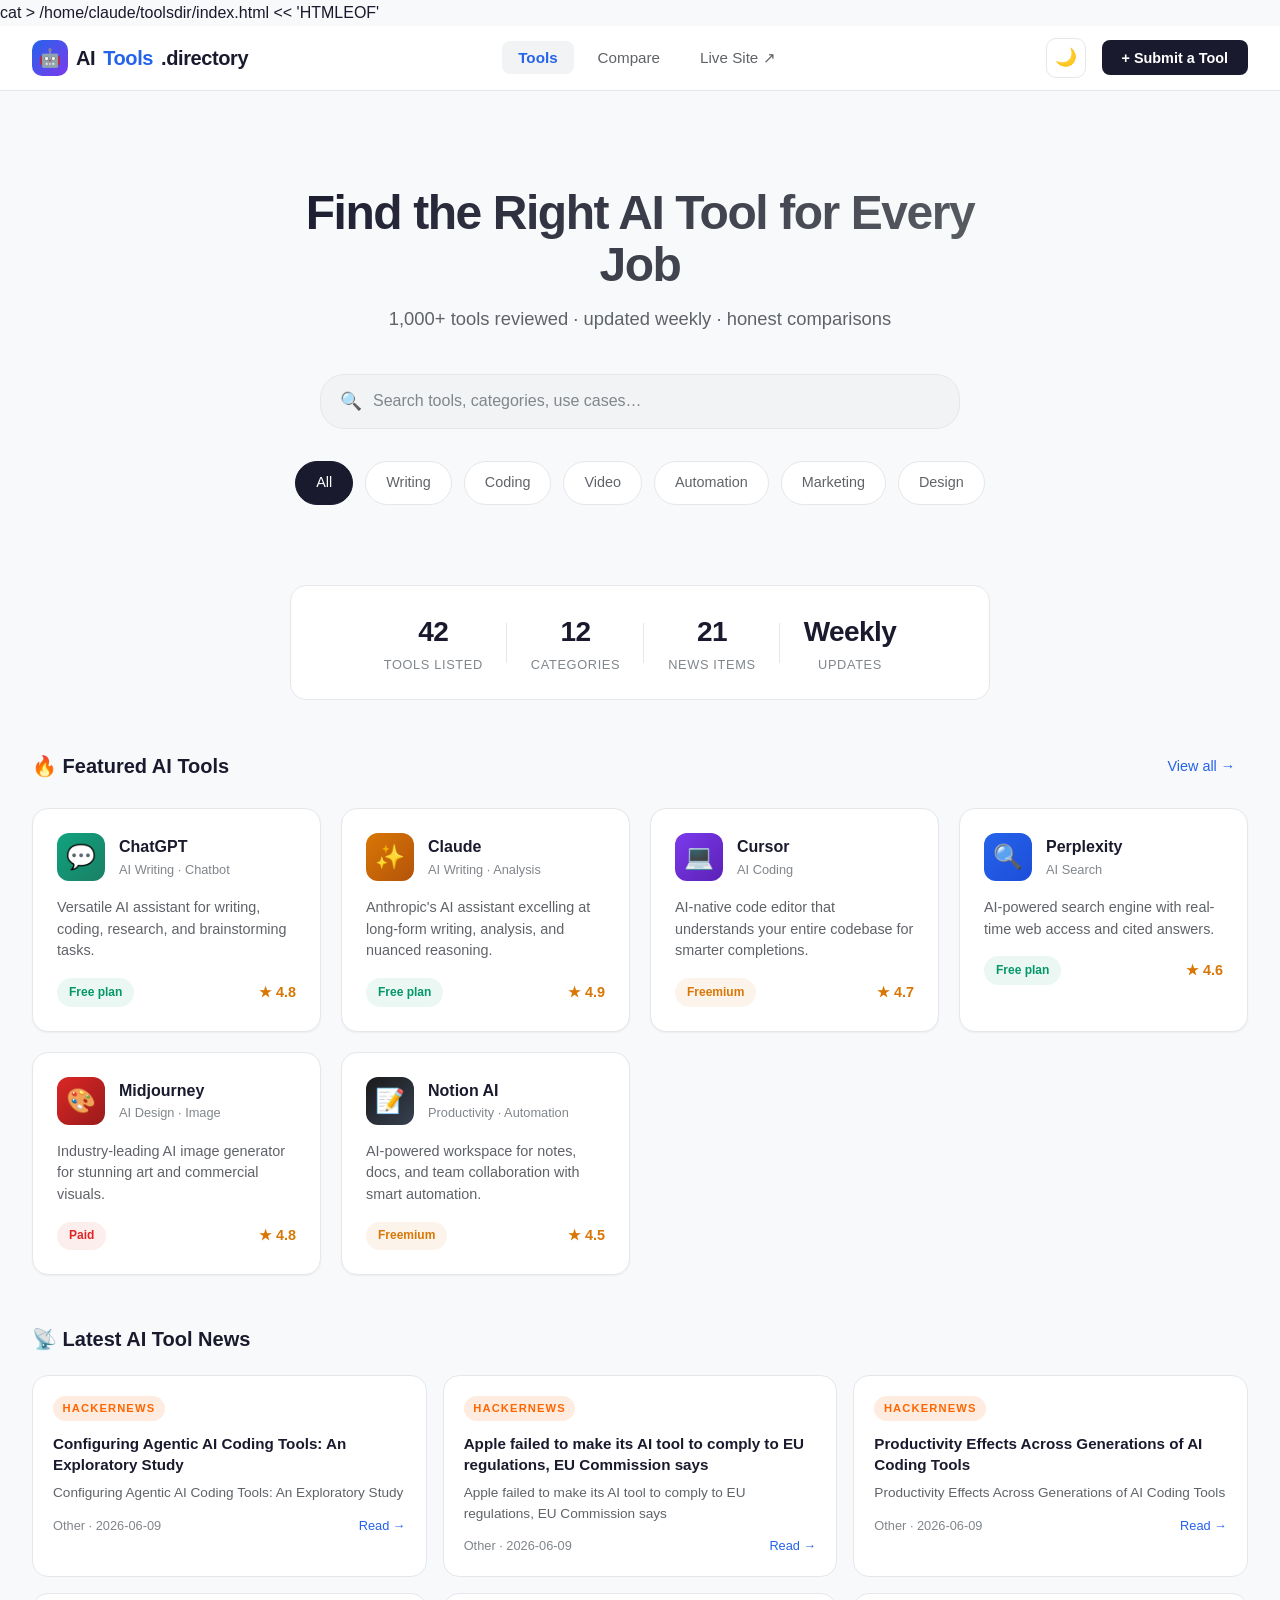
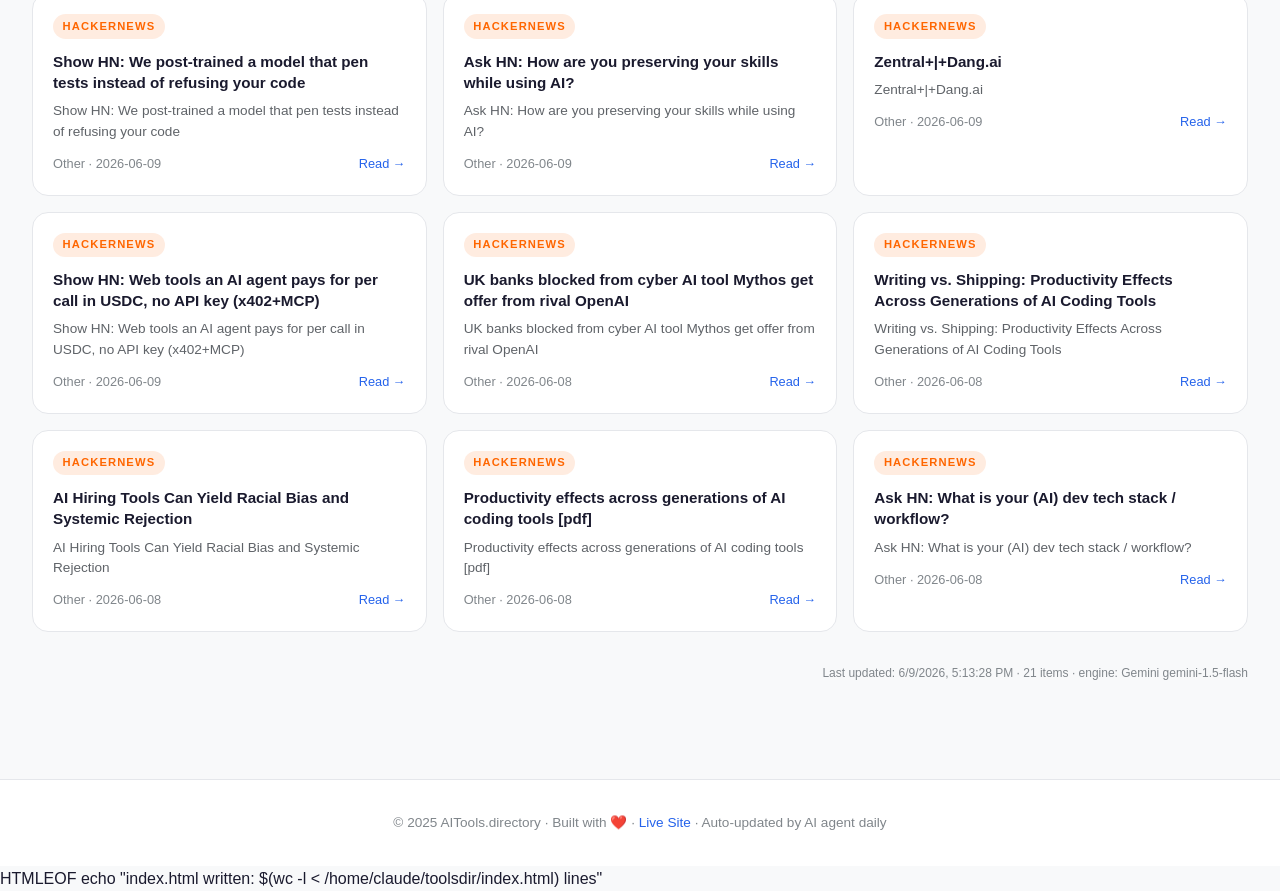
==== commit 01897aae: "Update index.html" ====
--- a/index.html
+++ b/index.html
@@ -1,915 +1,555 @@
-cat > /mnt/user-data/outputs/agent-project/index.html << 'HTMLEOF'
+cat > /home/claude/toolsdir/index.html << 'HTMLEOF'
 <!DOCTYPE html>
 <html lang="en">
 <head>
-    <meta charset="UTF-8">
-    <meta name="viewport" content="width=device-width, initial-scale=1.0">
-    <title>AI Tools Directory</title>
-
-    <!-- ✅ ADD 1 of 3: Link news-styles.css in <head> -->
-    <link rel="stylesheet" href="news-styles.css">
-
-    <style>
-        :root {
-            --bg-primary: #f8f9fa;
-            --bg-secondary: #ffffff;
-            --bg-card: #ffffff;
-            --bg-hover: #f1f3f4;
-            --bg-input: #f1f3f4;
-            --text-primary: #1a1a2e;
-            --text-secondary: #5f6368;
-            --text-muted: #80868b;
-            --text-inverse: #ffffff;
-            --accent-blue: #2563eb;
-            --accent-blue-light: #3b82f6;
-            --accent-purple: #7c3aed;
-            --accent-purple-light: #8b5cf6;
-            --border-color: #e5e7eb;
-            --border-hover: #d1d5db;
-            --shadow-sm: 0 1px 2px 0 rgba(0, 0, 0, 0.05);
-            --shadow-md: 0 4px 6px -1px rgba(0, 0, 0, 0.1), 0 2px 4px -1px rgba(0, 0, 0, 0.06);
-            --shadow-lg: 0 10px 15px -3px rgba(0, 0, 0, 0.1), 0 4px 6px -2px rgba(0, 0, 0, 0.05);
-            --shadow-xl: 0 20px 25px -5px rgba(0, 0, 0, 0.1), 0 10px 10px -5px rgba(0, 0, 0, 0.04);
-            --success: #059669;
-            --success-bg: rgba(5, 150, 105, 0.08);
-            --warning: #d97706;
-            --warning-bg: rgba(217, 119, 6, 0.08);
-            --danger: #dc2626;
-            --danger-bg: rgba(220, 38, 38, 0.08);
-            --radius-sm: 8px;
-            --radius-md: 12px;
-            --radius-lg: 16px;
-            --radius-xl: 24px;
-            --transition: all 0.2s cubic-bezier(0.4, 0, 0.2, 1);
-        }
-
-        [data-theme="dark"] {
-            --bg-primary: #0f0f0f;
-            --bg-secondary: #1a1a1a;
-            --bg-card: #1c1c1c;
-            --bg-hover: #252525;
-            --bg-input: #252525;
-            --text-primary: #f5f5f5;
-            --text-secondary: #a0a0a0;
-            --text-muted: #666666;
-            --text-inverse: #1a1a2e;
-            --border-color: #2a2a2a;
-            --border-hover: #3a3a3a;
-            --shadow-sm: 0 1px 2px 0 rgba(0, 0, 0, 0.3);
-            --shadow-md: 0 4px 6px -1px rgba(0, 0, 0, 0.4), 0 2px 4px -1px rgba(0, 0, 0, 0.3);
-            --shadow-lg: 0 10px 15px -3px rgba(0, 0, 0, 0.5), 0 4px 6px -2px rgba(0, 0, 0, 0.4);
-            --shadow-xl: 0 20px 25px -5px rgba(0, 0, 0, 0.5), 0 10px 10px -5px rgba(0, 0, 0, 0.4);
-            --success-bg: rgba(34, 197, 94, 0.12);
-            --warning-bg: rgba(245, 158, 11, 0.12);
-            --danger-bg: rgba(239, 68, 68, 0.12);
-        }
-
-        * { margin: 0; padding: 0; box-sizing: border-box; }
-        html { scroll-behavior: smooth; }
-        body {
-            font-family: -apple-system, BlinkMacSystemFont, 'Segoe UI', Roboto, 'Helvetica Neue', Arial, sans-serif;
-            background-color: var(--bg-primary);
-            color: var(--text-primary);
-            line-height: 1.6;
-            min-height: 100vh;
-            transition: background-color 0.3s ease, color 0.3s ease;
-        }
-
-        ::-webkit-scrollbar { width: 8px; }
-        ::-webkit-scrollbar-track { background: var(--bg-primary); }
-        ::-webkit-scrollbar-thumb { background: var(--border-color); border-radius: 4px; }
-        ::-webkit-scrollbar-thumb:hover { background: var(--text-muted); }
-
-        .navbar {
-            background-color: var(--bg-secondary);
-            border-bottom: 1px solid var(--border-color);
-            padding: 0 2rem;
-            position: sticky;
-            top: 0;
-            z-index: 100;
-            backdrop-filter: blur(12px);
-            -webkit-backdrop-filter: blur(12px);
-            transition: var(--transition);
-        }
-
-        .nav-container {
-            max-width: 1280px;
-            margin: 0 auto;
-            display: flex;
-            align-items: center;
-            justify-content: space-between;
-            height: 64px;
-        }
-
-        .logo {
-            display: flex;
-            align-items: center;
-            gap: 0.5rem;
-            font-size: 1.25rem;
-            font-weight: 800;
-            color: var(--text-primary);
-            text-decoration: none;
-            cursor: pointer;
-            letter-spacing: -0.02em;
-        }
-
-        .logo-icon {
-            width: 36px;
-            height: 36px;
-            background: linear-gradient(135deg, var(--accent-blue), var(--accent-purple));
-            border-radius: 10px;
-            display: flex;
-            align-items: center;
-            justify-content: center;
-            font-size: 1.1rem;
-            box-shadow: 0 2px 8px rgba(37, 99, 235, 0.3);
-        }
-
-        .logo span { color: var(--accent-blue); }
-
-        .nav-center { display: flex; align-items: center; gap: 2rem; }
-
-        .nav-links { display: flex; gap: 0.5rem; list-style: none; }
-
-        .nav-links a {
-            color: var(--text-secondary);
-            text-decoration: none;
-            font-weight: 500;
-            font-size: 0.95rem;
-            padding: 0.5rem 1rem;
-            border-radius: var(--radius-sm);
-            transition: var(--transition);
-            cursor: pointer;
-        }
-
-        .nav-links a:hover { color: var(--text-primary); background-color: var(--bg-hover); }
-        .nav-links a.active { color: var(--accent-blue); background-color: var(--bg-hover); font-weight: 600; }
-
-        .nav-actions { display: flex; align-items: center; gap: 1rem; }
-
-        .theme-toggle {
-            width: 40px; height: 40px;
-            border-radius: 10px;
-            border: 1px solid var(--border-color);
-            background-color: var(--bg-secondary);
-            color: var(--text-secondary);
-            cursor: pointer;
-            display: flex; align-items: center; justify-content: center;
-            font-size: 1.1rem;
-            transition: var(--transition);
-        }
-
-        .theme-toggle:hover { background-color: var(--bg-hover); color: var(--text-primary); border-color: var(--border-hover); }
-
-        .btn-submit {
-            background-color: var(--text-primary);
-            border: none;
-            color: var(--text-inverse);
-            padding: 0.6rem 1.25rem;
-            border-radius: var(--radius-sm);
-            font-weight: 600;
-            font-size: 0.9rem;
-            cursor: pointer;
-            transition: var(--transition);
-            box-shadow: var(--shadow-sm);
-        }
-
-        .btn-submit:hover { transform: translateY(-1px); box-shadow: var(--shadow-md); opacity: 0.9; }
-
-        .page {
-            display: none;
-            max-width: 1280px;
-            margin: 0 auto;
-            padding: 2rem;
-            animation: fadeIn 0.4s cubic-bezier(0.4, 0, 0.2, 1);
-        }
-
-        .page.active { display: block; }
-
-        @keyframes fadeIn {
-            from { opacity: 0; transform: translateY(12px); }
-            to { opacity: 1; transform: translateY(0); }
-        }
-
-        .concept-label {
-            color: var(--text-muted);
-            font-size: 0.7rem;
-            text-transform: uppercase;
-            letter-spacing: 0.15em;
-            margin-bottom: 1.5rem;
-            font-weight: 700;
-            font-family: 'SF Mono', Monaco, monospace;
-        }
-
-        .hero {
-            text-align: center;
-            padding: 4rem 0 2.5rem;
-            max-width: 720px;
-            margin: 0 auto;
-        }
-
-        .hero h1 {
-            font-size: 3rem;
-            font-weight: 800;
-            margin-bottom: 0.75rem;
-            letter-spacing: -0.03em;
-            line-height: 1.1;
-            background: linear-gradient(135deg, var(--text-primary) 0%, var(--text-secondary) 100%);
-            -webkit-background-clip: text;
-            -webkit-text-fill-color: transparent;
-            background-clip: text;
-        }
-
-        [data-theme="dark"] .hero h1 {
-            background: linear-gradient(135deg, #ffffff 0%, #a0a0a0 100%);
-            -webkit-background-clip: text;
-            background-clip: text;
-        }
-
-        .hero-subtitle { color: var(--text-secondary); font-size: 1.15rem; margin-bottom: 2.5rem; font-weight: 400; }
-
-        .search-box { position: relative; max-width: 640px; margin: 0 auto 2rem; }
-
-        .search-box input {
-            width: 100%;
-            padding: 1.1rem 1.25rem 1.1rem 3.25rem;
-            background-color: var(--bg-input);
-            border: 1px solid var(--border-color);
-            border-radius: var(--radius-xl);
-            color: var(--text-primary);
-            font-size: 1rem;
-            outline: none;
-            transition: var(--transition);
-            box-shadow: var(--shadow-sm);
-        }
-
-        .search-box input:focus { border-color: var(--accent-blue); box-shadow: 0 0 0 3px rgba(37, 99, 235, 0.1), var(--shadow-md); }
-        .search-box input::placeholder { color: var(--text-muted); }
-
-        .search-icon { position: absolute; left: 1.25rem; top: 50%; transform: translateY(-50%); color: var(--text-muted); font-size: 1.1rem; }
-
-        .categories { display: flex; gap: 0.75rem; justify-content: center; flex-wrap: wrap; margin-bottom: 2.5rem; }
-
-        .category-pill {
-            padding: 0.6rem 1.25rem;
-            border-radius: 100px;
-            border: 1px solid var(--border-color);
-            background-color: var(--bg-secondary);
-            color: var(--text-secondary);
-            font-size: 0.9rem;
-            font-weight: 500;
-            cursor: pointer;
-            transition: var(--transition);
-            box-shadow: var(--shadow-sm);
-        }
-
-        .category-pill:hover { background-color: var(--bg-hover); color: var(--text-primary); border-color: var(--border-hover); transform: translateY(-1px); box-shadow: var(--shadow-md); }
-        .category-pill.active { background-color: var(--text-primary); color: var(--text-inverse); border-color: var(--text-primary); box-shadow: var(--shadow-md); }
-
-        .stats-bar {
-            display: flex;
-            justify-content: center;
-            gap: 3rem;
-            margin-bottom: 3rem;
-            padding: 1.5rem;
-            background-color: var(--bg-secondary);
-            border-radius: var(--radius-lg);
-            border: 1px solid var(--border-color);
-            max-width: 700px;
-            margin-left: auto;
-            margin-right: auto;
-        }
-
-        .stat-item { text-align: center; position: relative; }
-
-        .stat-item:not(:last-child)::after {
-            content: '';
-            position: absolute;
-            right: -1.5rem;
-            top: 50%;
-            transform: translateY(-50%);
-            width: 1px;
-            height: 40px;
-            background-color: var(--border-color);
-        }
-
-        .stat-number { font-size: 1.75rem; font-weight: 800; color: var(--accent-blue); line-height: 1; letter-spacing: -0.02em; }
-        .stat-label { font-size: 0.75rem; color: var(--text-muted); margin-top: 0.35rem; text-transform: uppercase; letter-spacing: 0.08em; font-weight: 600; }
-
-        .tools-grid { display: grid; grid-template-columns: repeat(auto-fill, minmax(340px, 1fr)); gap: 1.5rem; margin-top: 1rem; }
-
-        .tool-card {
-            background-color: var(--bg-card);
-            border: 1px solid var(--border-color);
-            border-radius: var(--radius-lg);
-            padding: 1.75rem;
-            cursor: pointer;
-            transition: var(--transition);
-            position: relative;
-            overflow: hidden;
-        }
-
-        .tool-card::before {
-            content: '';
-            position: absolute;
-            top: 0; left: 0; right: 0;
-            height: 3px;
-            background: linear-gradient(90deg, var(--accent-blue), var(--accent-purple));
-            opacity: 0;
-            transition: opacity 0.3s ease;
-        }
-
-        .tool-card:hover { border-color: var(--border-hover); transform: translateY(-4px); box-shadow: var(--shadow-xl); }
-        .tool-card:hover::before { opacity: 1; }
-
-        .tool-header { display: flex; align-items: center; gap: 1rem; margin-bottom: 1.25rem; }
-
-        .tool-icon {
-            width: 52px; height: 52px;
-            border-radius: 14px;
-            display: flex; align-items: center; justify-content: center;
-            font-size: 1.6rem;
-            flex-shrink: 0;
-            box-shadow: var(--shadow-sm);
-        }
-
-        .tool-icon.chatgpt { background: linear-gradient(135deg, #10a37f, #0d8c6d); }
-        .tool-icon.cursor { background: linear-gradient(135deg, #6366f1, #4f46e5); }
-        .tool-icon.perplexity { background: linear-gradient(135deg, #22d3ee, #06b6d4); }
-        .tool-icon.claude { background: linear-gradient(135deg, #d97706, #b45309); }
-        .tool-icon.notion { background: linear-gradient(135deg, #000000, #333333); }
-        .tool-icon.make { background: linear-gradient(135deg, #7c3aed, #a855f7); }
-        .tool-icon.zapier { background: linear-gradient(135deg, #ff4a00, #ff6b35); }
-        .tool-icon.n8n { background: linear-gradient(135deg, #ff6d5a, #ff8f7f); }
-        .tool-icon.bardeen { background: linear-gradient(135deg, #6366f1, #818cf8); }
-        .tool-icon.automate { background: linear-gradient(135deg, #0ea5e9, #38bdf8); }
-
-        .tool-title-group h3 { font-size: 1.15rem; font-weight: 700; margin-bottom: 0.2rem; letter-spacing: -0.01em; }
-        .tool-title-group .category { color: var(--text-muted); font-size: 0.85rem; font-weight: 500; }
-        .tool-description { color: var(--text-secondary); font-size: 0.95rem; line-height: 1.6; margin-bottom: 1.25rem; }
-        .tool-footer { display: flex; align-items: center; justify-content: space-between; }
-
-        .pricing-badge { padding: 0.35rem 0.85rem; border-radius: 100px; font-size: 0.8rem; font-weight: 600; letter-spacing: 0.02em; }
-        .pricing-badge.free { background-color: var(--success-bg); color: var(--success); }
-        .pricing-badge.freemium { background-color: var(--warning-bg); color: var(--warning); }
-        .pricing-badge.paid { background-color: var(--danger-bg); color: var(--danger); }
-
-        .rating { display: flex; align-items: center; gap: 0.35rem; color: #f59e0b; font-weight: 700; font-size: 0.95rem; }
-
-        /* ── News section heading ── */
-        .news-section-heading {
-            font-size: 1.1rem;
-            font-weight: 700;
-            margin: 3rem 0 1rem;
-            color: var(--text-primary);
-            display: flex;
-            align-items: center;
-            gap: 0.5rem;
-            padding-bottom: 0.75rem;
-            border-bottom: 1px solid var(--border-color);
-            letter-spacing: -0.01em;
-        }
-
-        /* Dark mode override for news cards */
-        [data-theme="dark"] .news-card {
-            background: var(--bg-card) !important;
-            border-color: var(--border-color) !important;
-            color: var(--text-primary) !important;
-        }
-        [data-theme="dark"] .news-title { color: var(--text-primary) !important; }
-        [data-theme="dark"] .news-summary { color: var(--text-secondary) !important; }
-
-        /* Detail Page */
-        .detail-header {
-            display: flex;
-            align-items: flex-start;
-            justify-content: space-between;
-            margin-bottom: 2.5rem;
-            padding-bottom: 2rem;
-            border-bottom: 1px solid var(--border-color);
-            gap: 2rem;
-        }
-
-        .detail-title-group { display: flex; align-items: center; gap: 1.25rem; flex: 1; }
-        .detail-title-group .tool-icon { width: 72px; height: 72px; font-size: 2.25rem; border-radius: 18px; }
-        .detail-title-group h1 { font-size: 2rem; font-weight: 800; margin-bottom: 0.4rem; letter-spacing: -0.02em; }
-        .detail-title-group .subtitle { color: var(--text-secondary); font-size: 1.05rem; line-height: 1.5; max-width: 500px; }
-
-        .detail-tags { display: flex; gap: 0.5rem; margin-top: 1rem; flex-wrap: wrap; }
-
-        .tag {
-            padding: 0.4rem 0.85rem;
-            background-color: var(--bg-hover);
-            border-radius: 100px;
-            font-size: 0.8rem;
-            color: var(--text-secondary);
-            font-weight: 500;
-            border: 1px solid var(--border-color);
-            transition: var(--transition);
-        }
-        .tag:hover { background-color: var(--bg-primary); border-color: var(--border-hover); }
-
-        .detail-actions { display: flex; flex-direction: column; align-items: flex-end; gap: 0.5rem; flex-shrink: 0; }
-
-        .btn-primary {
-            background: linear-gradient(135deg, var(--accent-blue), var(--accent-purple));
-            border: none;
-            color: #ffffff;
-            padding: 0.85rem 1.75rem;
-            border-radius: var(--radius-sm);
-            font-weight: 600;
-            font-size: 0.95rem;
-            cursor: pointer;
-            transition: var(--transition);
-            display: inline-flex; align-items: center; gap: 0.5rem;
-            box-shadow: 0 4px 12px rgba(37, 99, 235, 0.3);
-        }
-        .btn-primary:hover { transform: translateY(-2px); box-shadow: 0 6px 20px rgba(37, 99, 235, 0.4); }
-        .btn-primary:active { transform: translateY(0); }
-
-        .price-note { color: var(--text-muted); font-size: 0.85rem; font-weight: 500; }
-
-        .detail-grid { display: grid; grid-template-columns: 1fr 1fr; gap: 3rem; }
-
-        .detail-section { margin-bottom: 2rem; }
-        .detail-section h3 { font-size: 0.7rem; text-transform: uppercase; letter-spacing: 0.15em; color: var(--text-muted); margin-bottom: 1.25rem; font-weight: 700; font-family: 'SF Mono', Monaco, monospace; }
-
-        .feature-list { list-style: none; }
-        .feature-list li { display: flex; align-items: center; gap: 0.85rem; padding: 0.65rem 0; color: var(--text-secondary); font-size: 0.95rem; border-bottom: 1px solid var(--border-color); }
-        .feature-list li:last-child { border-bottom: none; }
-        .feature-list li::before {
-            content: "";
-            width: 20px; height: 20px;
-            background-color: var(--success-bg);
-            border-radius: 50%;
-            display: flex; align-items: center; justify-content: center;
-            flex-shrink: 0;
-            background-image: url("data:image/svg+xml,%3Csvg xmlns='http://www.w3.org/2000/svg' width='12' height='12' viewBox='0 0 24 24' fill='none' stroke='%23059669' stroke-width='3' stroke-linecap='round' stroke-linejoin='round'%3E%3Cpolyline points='20 6 9 17 4 12'%3E%3C/polyline%3E%3C/svg%3E");
-            background-repeat: no-repeat;
-            background-position: center;
-        }
-
-        .pricing-table { width: 100%; background-color: var(--bg-secondary); border-radius: var(--radius-md); border: 1px solid var(--border-color); overflow: hidden; }
-        .pricing-row { display: flex; justify-content: space-between; padding: 1rem 1.25rem; border-bottom: 1px solid var(--border-color); transition: var(--transition); }
-        .pricing-row:last-child { border-bottom: none; }
-        .pricing-row:hover { background-color: var(--bg-hover); }
-        .pricing-row .tier { color: var(--text-secondary); font-weight: 500; font-size: 0.95rem; }
-        .pricing-row .price { color: var(--accent-blue); font-weight: 700; font-size: 0.95rem; }
-
-        .pros-cons { display: flex; flex-wrap: wrap; gap: 0.6rem; }
-        .pro-con-tag { padding: 0.45rem 0.9rem; border-radius: 100px; font-size: 0.85rem; font-weight: 600; display: inline-flex; align-items: center; gap: 0.4rem; transition: var(--transition); }
-        .pro-con-tag:hover { transform: translateY(-1px); }
-        .pro-con-tag.pro { background-color: var(--success-bg); color: var(--success); border: 1px solid rgba(5, 150, 105, 0.2); }
-        .pro-con-tag.con { background-color: var(--danger-bg); color: var(--danger); border: 1px solid rgba(220, 38, 38, 0.2); }
-
-        .best-for-text { color: var(--text-secondary); line-height: 1.7; font-size: 0.95rem; background-color: var(--bg-secondary); padding: 1.25rem; border-radius: var(--radius-md); border: 1px solid var(--border-color); }
-
-        /* Compare Page */
-        .compare-header { margin-bottom: 2.5rem; padding-bottom: 1.5rem; border-bottom: 1px solid var(--border-color); }
-        .compare-header h1 { font-size: 1.75rem; font-weight: 800; margin-bottom: 0.5rem; letter-spacing: -0.02em; }
-        .compare-header .subtitle { color: var(--text-secondary); font-size: 0.95rem; }
-
-        .compare-grid { display: grid; grid-template-columns: 1fr 1fr; gap: 1.5rem; }
-
-        .compare-card { background-color: var(--bg-card); border: 1px solid var(--border-color); border-radius: var(--radius-lg); padding: 2rem; position: relative; transition: var(--transition); }
-        .compare-card:hover { box-shadow: var(--shadow-lg); }
-        .compare-card.winner { border-color: var(--accent-blue); box-shadow: 0 0 0 1px var(--accent-blue), var(--shadow-lg); }
-        .compare-card.winner:hover { box-shadow: 0 0 0 1px var(--accent-blue), var(--shadow-xl); }
-
-        .editor-pick { position: absolute; top: -1px; left: 2rem; background: linear-gradient(135deg, var(--accent-blue), var(--accent-purple)); color: white; padding: 0.4rem 1rem; border-radius: 0 0 10px 10px; font-size: 0.75rem; font-weight: 700; letter-spacing: 0.05em; text-transform: uppercase; box-shadow: var(--shadow-sm); }
-
-        .compare-card-header { display: flex; align-items: center; gap: 1rem; margin-bottom: 2rem; }
-        .compare-card-header .tool-icon { width: 56px; height: 56px; font-size: 1.75rem; }
-        .compare-card-header h3 { font-size: 1.2rem; font-weight: 700; }
-        .compare-card-header .byline { color: var(--text-muted); font-size: 0.85rem; font-weight: 500; }
-
-        .metric { margin-bottom: 1.5rem; }
-        .metric-label { display: flex; justify-content: space-between; margin-bottom: 0.6rem; font-size: 0.9rem; }
-        .metric-label span:first-child { color: var(--text-secondary); font-weight: 500; }
-        .metric-label span:last-child { font-weight: 700; font-size: 1rem; }
-        .metric-bar { height: 8px; background-color: var(--bg-hover); border-radius: 4px; overflow: hidden; position: relative; }
-        .metric-bar-fill { height: 100%; border-radius: 4px; transition: width 0.8s cubic-bezier(0.4, 0, 0.2, 1); position: relative; }
-        .metric-bar-fill::after { content: ''; position: absolute; top: 0; right: 0; bottom: 0; width: 20px; background: linear-gradient(90deg, transparent, rgba(255,255,255,0.3)); border-radius: 0 4px 4px 0; }
-        .metric-bar-fill.chatgpt { background: linear-gradient(90deg, var(--accent-blue), var(--accent-blue-light)); }
-        .metric-bar-fill.claude { background: linear-gradient(90deg, var(--accent-purple), var(--accent-purple-light)); }
-
-        @media (max-width: 768px) {
-            .navbar { padding: 0 1rem; }
-            .nav-links { display: none; }
-            .detail-grid, .compare-grid { grid-template-columns: 1fr; gap: 1.5rem; }
-            .detail-header { flex-direction: column; gap: 1.5rem; }
-            .detail-actions { text-align: left; width: 100%; align-items: flex-start; }
-            .tools-grid { grid-template-columns: 1fr; }
-            .hero h1 { font-size: 2rem; }
-            .stats-bar { gap: 1.5rem; padding: 1rem; }
-            .stat-number { font-size: 1.5rem; }
-            .stat-item:not(:last-child)::after { display: none; }
-        }
-    </style>
-    <base target="_blank">
+  <meta charset="UTF-8">
+  <meta name="viewport" content="width=device-width, initial-scale=1.0">
+  <title>AI Tools Directory — Find the Best AI Tools</title>
+  <meta name="description" content="Discover 1,000+ AI tools reviewed and compared. Find the best AI writing, coding, video, and automation tools.">
+  <style>
+    :root {
+      --bg-primary:#f8f9fa;--bg-secondary:#ffffff;--bg-card:#ffffff;--bg-hover:#f1f3f4;
+      --bg-input:#f1f3f4;--text-primary:#1a1a2e;--text-secondary:#5f6368;--text-muted:#80868b;
+      --text-inverse:#ffffff;--accent-blue:#2563eb;--accent-purple:#7c3aed;
+      --border-color:#e5e7eb;--border-hover:#d1d5db;
+      --shadow-sm:0 1px 2px 0 rgba(0,0,0,0.05);--shadow-md:0 4px 6px -1px rgba(0,0,0,0.1);
+      --shadow-lg:0 10px 15px -3px rgba(0,0,0,0.1);--success:#059669;--success-bg:rgba(5,150,105,0.08);
+      --warning:#d97706;--warning-bg:rgba(217,119,6,0.08);--danger:#dc2626;--danger-bg:rgba(220,38,38,0.08);
+      --radius-sm:8px;--radius-md:12px;--radius-lg:16px;--radius-xl:24px;
+      --transition:all 0.2s cubic-bezier(0.4,0,0.2,1);
+    }
+    [data-theme="dark"] {
+      --bg-primary:#0f0f0f;--bg-secondary:#1a1a1a;--bg-card:#1c1c1c;--bg-hover:#252525;
+      --bg-input:#252525;--text-primary:#f5f5f5;--text-secondary:#a0a0a0;--text-muted:#666666;
+      --text-inverse:#1a1a2e;--border-color:#2a2a2a;--border-hover:#3a3a3a;
+      --shadow-sm:0 1px 2px 0 rgba(0,0,0,0.3);--shadow-md:0 4px 6px -1px rgba(0,0,0,0.4);
+      --shadow-lg:0 10px 15px -3px rgba(0,0,0,0.5);
+    }
+    *{margin:0;padding:0;box-sizing:border-box;}
+    html{scroll-behavior:smooth;}
+    body{font-family:-apple-system,BlinkMacSystemFont,'Segoe UI',Roboto,sans-serif;background-color:var(--bg-primary);color:var(--text-primary);line-height:1.6;min-height:100vh;transition:background-color 0.3s ease,color 0.3s ease;}
+    ::-webkit-scrollbar{width:8px;}
+    ::-webkit-scrollbar-track{background:var(--bg-primary);}
+    ::-webkit-scrollbar-thumb{background:var(--border-color);border-radius:4px;}
+
+    /* NAV */
+    .navbar{background-color:var(--bg-secondary);border-bottom:1px solid var(--border-color);padding:0 2rem;position:sticky;top:0;z-index:100;backdrop-filter:blur(12px);}
+    .nav-container{max-width:1280px;margin:0 auto;display:flex;align-items:center;justify-content:space-between;height:64px;}
+    .logo{display:flex;align-items:center;gap:.5rem;font-size:1.25rem;font-weight:800;color:var(--text-primary);text-decoration:none;cursor:pointer;letter-spacing:-.02em;}
+    .logo-icon{width:36px;height:36px;background:linear-gradient(135deg,var(--accent-blue),var(--accent-purple));border-radius:10px;display:flex;align-items:center;justify-content:center;font-size:1.1rem;}
+    .logo span{color:var(--accent-blue);}
+    .nav-links{display:flex;gap:.5rem;list-style:none;}
+    .nav-links a{color:var(--text-secondary);text-decoration:none;font-weight:500;font-size:.95rem;padding:.5rem 1rem;border-radius:var(--radius-sm);transition:var(--transition);cursor:pointer;}
+    .nav-links a:hover{color:var(--text-primary);background-color:var(--bg-hover);}
+    .nav-links a.active{color:var(--accent-blue);background-color:var(--bg-hover);font-weight:600;}
+    .nav-actions{display:flex;align-items:center;gap:1rem;}
+    .theme-toggle{width:40px;height:40px;border-radius:10px;border:1px solid var(--border-color);background-color:var(--bg-secondary);color:var(--text-secondary);cursor:pointer;display:flex;align-items:center;justify-content:center;font-size:1.1rem;transition:var(--transition);}
+    .theme-toggle:hover{background-color:var(--bg-hover);}
+    .btn-submit{background-color:var(--text-primary);border:none;color:var(--text-inverse);padding:.6rem 1.25rem;border-radius:var(--radius-sm);font-weight:600;font-size:.9rem;cursor:pointer;transition:var(--transition);}
+    .btn-submit:hover{opacity:.85;}
+
+    /* PAGES */
+    .page{display:none;max-width:1280px;margin:0 auto;padding:2rem;animation:fadeIn .4s ease;}
+    .page.active{display:block;}
+    @keyframes fadeIn{from{opacity:0;transform:translateY(12px);}to{opacity:1;transform:translateY(0);}}
+
+    /* HERO */
+    .hero{text-align:center;padding:4rem 0 2.5rem;max-width:720px;margin:0 auto;}
+    .hero h1{font-size:3rem;font-weight:800;margin-bottom:.75rem;letter-spacing:-.03em;line-height:1.1;background:linear-gradient(135deg,var(--text-primary) 0%,var(--text-secondary) 100%);-webkit-background-clip:text;-webkit-text-fill-color:transparent;background-clip:text;}
+    [data-theme="dark"] .hero h1{background:linear-gradient(135deg,#ffffff 0%,#a0a0a0 100%);-webkit-background-clip:text;background-clip:text;}
+    .hero-subtitle{color:var(--text-secondary);font-size:1.15rem;margin-bottom:2.5rem;}
+
+    /* SEARCH */
+    .search-box{position:relative;max-width:640px;margin:0 auto 2rem;}
+    .search-box input{width:100%;padding:1.1rem 1.25rem 1.1rem 3.25rem;background-color:var(--bg-input);border:1px solid var(--border-color);border-radius:var(--radius-xl);color:var(--text-primary);font-size:1rem;outline:none;transition:var(--transition);}
+    .search-box input:focus{border-color:var(--accent-blue);box-shadow:0 0 0 3px rgba(37,99,235,0.1);}
+    .search-box input::placeholder{color:var(--text-muted);}
+    .search-icon{position:absolute;left:1.25rem;top:50%;transform:translateY(-50%);color:var(--text-muted);font-size:1.1rem;}
+
+    /* CATEGORY PILLS */
+    .categories{display:flex;gap:.75rem;justify-content:center;flex-wrap:wrap;margin-bottom:2.5rem;}
+    .category-pill{padding:.6rem 1.25rem;border-radius:100px;border:1px solid var(--border-color);background-color:var(--bg-secondary);color:var(--text-secondary);font-size:.9rem;font-weight:500;cursor:pointer;transition:var(--transition);}
+    .category-pill:hover{background-color:var(--bg-hover);color:var(--text-primary);transform:translateY(-1px);}
+    .category-pill.active{background-color:var(--text-primary);color:var(--text-inverse);border-color:var(--text-primary);}
+
+    /* STATS */
+    .stats-bar{display:flex;justify-content:center;gap:3rem;margin:0 auto 3rem;padding:1.5rem;background-color:var(--bg-secondary);border-radius:var(--radius-lg);border:1px solid var(--border-color);max-width:700px;}
+    .stat-item{text-align:center;position:relative;}
+    .stat-item:not(:last-child)::after{content:'';position:absolute;right:-1.5rem;top:50%;transform:translateY(-50%);width:1px;height:40px;background-color:var(--border-color);}
+    .stat-number{font-size:1.75rem;font-weight:800;color:var(--text-primary);letter-spacing:-.02em;}
+    .stat-label{font-size:.8rem;color:var(--text-muted);font-weight:500;text-transform:uppercase;letter-spacing:.05em;}
+
+    /* TOOLS GRID */
+    .section-header{display:flex;align-items:center;justify-content:space-between;margin-bottom:1.5rem;}
+    .section-title{font-size:1.25rem;font-weight:700;color:var(--text-primary);}
+    .view-all{color:var(--accent-blue);font-size:.9rem;font-weight:500;cursor:pointer;text-decoration:none;padding:.4rem .8rem;border-radius:var(--radius-sm);transition:var(--transition);}
+    .view-all:hover{background-color:var(--bg-hover);}
+    .tools-grid{display:grid;grid-template-columns:repeat(auto-fill,minmax(280px,1fr));gap:1.25rem;margin-bottom:3rem;}
+    .tool-card{background-color:var(--bg-card);border:1px solid var(--border-color);border-radius:var(--radius-lg);padding:1.5rem;cursor:pointer;transition:var(--transition);box-shadow:var(--shadow-sm);}
+    .tool-card:hover{transform:translateY(-3px);box-shadow:var(--shadow-lg);border-color:var(--border-hover);}
+    .tool-card-header{display:flex;align-items:center;gap:.875rem;margin-bottom:1rem;}
+    .tool-icon{width:48px;height:48px;border-radius:var(--radius-md);display:flex;align-items:center;justify-content:center;font-size:1.5rem;flex-shrink:0;}
+    .tool-icon.chatgpt{background:linear-gradient(135deg,#10a37f,#1a7f64);}
+    .tool-icon.claude{background:linear-gradient(135deg,#d97706,#b45309);}
+    .tool-icon.perplexity{background:linear-gradient(135deg,#2563eb,#1d4ed8);}
+    .tool-icon.cursor{background:linear-gradient(135deg,#7c3aed,#5b21b6);}
+    .tool-icon.midjourney{background:linear-gradient(135deg,#dc2626,#991b1b);}
+    .tool-icon.notion{background:linear-gradient(135deg,#1a1a1a,#374151);}
+    .tool-icon.default{background:linear-gradient(135deg,var(--accent-blue),var(--accent-purple));}
+    .tool-name{font-size:1rem;font-weight:700;color:var(--text-primary);}
+    .tool-category{font-size:.8rem;color:var(--text-muted);font-weight:500;}
+    .tool-description{font-size:.9rem;color:var(--text-secondary);line-height:1.5;margin-bottom:1rem;}
+    .tool-footer{display:flex;align-items:center;justify-content:space-between;}
+    .pricing-badge{font-size:.75rem;font-weight:600;padding:.3rem .75rem;border-radius:100px;}
+    .pricing-badge.free{background-color:var(--success-bg);color:var(--success);}
+    .pricing-badge.freemium{background-color:var(--warning-bg);color:var(--warning);}
+    .pricing-badge.paid{background-color:var(--danger-bg);color:var(--danger);}
+    .rating{font-size:.9rem;color:var(--warning);font-weight:600;}
+
+    /* NEWS */
+    .news-section-heading{font-size:1.25rem;font-weight:700;margin:2.5rem 0 1.25rem;color:var(--text-primary);}
+    #ai-news{display:grid;grid-template-columns:repeat(auto-fill,minmax(300px,1fr));gap:1rem;margin-bottom:2rem;}
+    .news-card{background:var(--bg-card);border:1px solid var(--border-color);border-radius:var(--radius-lg);padding:1.25rem;transition:var(--transition);}
+    .news-card:hover{transform:translateY(-2px);box-shadow:var(--shadow-md);border-color:var(--border-hover);}
+    .news-source{font-size:.7rem;font-weight:700;text-transform:uppercase;letter-spacing:.1em;padding:.2rem .6rem;border-radius:100px;display:inline-block;margin-bottom:.75rem;}
+    .news-source.hackernews{background:rgba(255,102,0,.12);color:#ff6600;}
+    .news-source.devto{background:rgba(59,130,246,.12);color:#3b82f6;}
+    .news-source.producthunt{background:rgba(220,38,38,.12);color:#dc2626;}
+    .news-source.default{background:var(--bg-hover);color:var(--text-muted);}
+    .news-card h4{font-size:.95rem;font-weight:600;color:var(--text-primary);margin-bottom:.5rem;line-height:1.4;}
+    .news-card p{font-size:.85rem;color:var(--text-secondary);line-height:1.5;margin-bottom:.75rem;}
+    .news-meta{display:flex;align-items:center;justify-content:space-between;font-size:.8rem;color:var(--text-muted);}
+    .news-meta a{color:var(--accent-blue);text-decoration:none;font-weight:500;}
+    .news-meta a:hover{text-decoration:underline;}
+    .news-loading{text-align:center;padding:2rem;color:var(--text-muted);font-size:.95rem;}
+    .news-empty{text-align:center;padding:2rem;color:var(--text-muted);font-style:italic;}
+    .last-updated{font-size:.75rem;color:var(--text-muted);margin-top:1rem;text-align:right;}
+
+    /* DETAIL PAGE */
+    .detail-header{display:flex;align-items:flex-start;justify-content:space-between;gap:2rem;margin-bottom:2rem;padding:2rem;background-color:var(--bg-secondary);border-radius:var(--radius-lg);border:1px solid var(--border-color);}
+    .detail-title-group{display:flex;align-items:flex-start;gap:1.25rem;}
+    .detail-title-group h1{font-size:2rem;font-weight:800;margin-bottom:.5rem;}
+    .subtitle{color:var(--text-secondary);font-size:1rem;margin-bottom:1rem;}
+    .detail-tags{display:flex;gap:.5rem;flex-wrap:wrap;}
+    .tag{padding:.3rem .75rem;border-radius:100px;background-color:var(--bg-hover);color:var(--text-secondary);font-size:.8rem;font-weight:500;}
+    .detail-actions{text-align:right;flex-shrink:0;}
+    .btn-primary{background:linear-gradient(135deg,var(--accent-blue),var(--accent-purple));color:#fff;border:none;padding:.75rem 1.5rem;border-radius:var(--radius-sm);font-weight:600;cursor:pointer;font-size:1rem;}
+    .price-note{font-size:.85rem;color:var(--text-muted);margin-top:.5rem;}
+    .detail-grid{display:grid;grid-template-columns:1fr 1fr;gap:1.5rem;}
+    .detail-section{background-color:var(--bg-secondary);border-radius:var(--radius-lg);border:1px solid var(--border-color);padding:1.5rem;margin-bottom:1.5rem;}
+    .detail-section h3{font-size:1rem;font-weight:700;margin-bottom:1rem;color:var(--text-primary);}
+    .feature-list{list-style:none;}
+    .feature-list li{padding:.5rem 0;border-bottom:1px solid var(--border-color);font-size:.9rem;color:var(--text-secondary);}
+    .feature-list li:last-child{border-bottom:none;}
+    .feature-list li::before{content:"✓ ";color:var(--success);font-weight:700;}
+    .pros-cons{display:flex;flex-wrap:wrap;gap:.5rem;}
+    .pro-con-tag{padding:.35rem .8rem;border-radius:100px;font-size:.8rem;font-weight:600;}
+    .pro-con-tag.pro{background-color:var(--success-bg);color:var(--success);}
+    .pro-con-tag.con{background-color:var(--danger-bg);color:var(--danger);}
+    .pricing-table{display:flex;flex-direction:column;gap:0;}
+    .pricing-row{display:flex;justify-content:space-between;padding:.75rem 0;border-bottom:1px solid var(--border-color);font-size:.9rem;}
+    .pricing-row:last-child{border-bottom:none;}
+    .tier{color:var(--text-secondary);}
+    .price{font-weight:700;color:var(--text-primary);}
+    .best-for-text{font-size:.9rem;color:var(--text-secondary);line-height:1.6;}
+
+    /* COMPARE PAGE */
+    .compare-header{text-align:center;margin-bottom:2rem;}
+    .compare-header h1{font-size:2.5rem;font-weight:800;margin-bottom:.5rem;}
+    .compare-grid{display:grid;grid-template-columns:1fr 1fr;gap:1.5rem;margin-bottom:1.5rem;}
+    .compare-card{background-color:var(--bg-secondary);border:1px solid var(--border-color);border-radius:var(--radius-lg);padding:1.5rem;}
+    .compare-card.winner{border:2px solid var(--accent-blue);}
+    .editor-pick{font-size:.75rem;font-weight:700;background:rgba(37,99,235,.1);color:var(--accent-blue);padding:.3rem .75rem;border-radius:100px;display:inline-block;margin-bottom:1rem;}
+    .compare-card-header{display:flex;align-items:center;gap:1rem;margin-bottom:1.5rem;}
+    .compare-card-header h3{font-size:1.1rem;font-weight:700;}
+    .byline{font-size:.85rem;color:var(--text-muted);}
+    .metric{margin-bottom:1rem;}
+    .metric-label{display:flex;justify-content:space-between;font-size:.85rem;margin-bottom:.4rem;color:var(--text-secondary);}
+    .metric-bar{height:6px;background-color:var(--bg-hover);border-radius:3px;overflow:hidden;}
+    .metric-bar-fill{height:100%;border-radius:3px;transition:width .8s cubic-bezier(.4,0,.2,1);width:0;}
+    .metric-bar-fill.chatgpt{background:linear-gradient(90deg,#10a37f,#1a7f64);}
+    .metric-bar-fill.claude{background:linear-gradient(90deg,var(--accent-blue),var(--accent-purple));}
+    .verdict-box{background-color:var(--bg-secondary);border:1px solid var(--border-color);border-radius:var(--radius-lg);padding:1.5rem;display:flex;gap:1rem;align-items:flex-start;}
+    .verdict-icon{font-size:1.5rem;flex-shrink:0;}
+    .verdict-text{font-size:.95rem;color:var(--text-secondary);line-height:1.6;}
+
+    /* FOOTER */
+    footer{background-color:var(--bg-secondary);border-top:1px solid var(--border-color);padding:2rem;text-align:center;color:var(--text-muted);font-size:.85rem;margin-top:4rem;}
+    footer a{color:var(--accent-blue);text-decoration:none;}
+
+    @media(max-width:768px){
+      .hero h1{font-size:2rem;}
+      .tools-grid{grid-template-columns:1fr;}
+      .detail-grid,.compare-grid{grid-template-columns:1fr;}
+      .stats-bar{gap:1.5rem;flex-wrap:wrap;}
+      .nav-center{display:none;}
+    }
+  </style>
 </head>
 <body>
 
-    <!-- Navigation -->
-    <nav class="navbar">
-        <div class="nav-container">
-            <a class="logo" onclick="navigateTo('home')">
-                <div class="logo-icon">🧠</div>
-                AI Tools <span>.directory</span>
-            </a>
-            <ul class="nav-links">
-                <li><a onclick="navigateTo('home')" id="nav-tools">Tools</a></li>
-                <li><a onclick="navigateTo('compare')" id="nav-compare">Compare</a></li>
-                <li><a href="#">Best for</a></li>
-            </ul>
-            <div class="nav-actions">
-                <button class="theme-toggle" onclick="toggleTheme()" title="Toggle theme">
-                    <span id="theme-icon">🌙</span>
-                </button>
-                <button class="btn-submit">Submit a tool</button>
-            </div>
+<nav class="navbar">
+  <div class="nav-container">
+    <a class="logo" onclick="navigateTo('home')">
+      <div class="logo-icon">🤖</div>
+      AI<span>Tools</span>.directory
+    </a>
+    <div class="nav-center">
+      <ul class="nav-links">
+        <li><a id="nav-tools" class="active" onclick="navigateTo('home')">Tools</a></li>
+        <li><a id="nav-compare" onclick="navigateTo('compare')">Compare</a></li>
+        <li><a href="https://jquan096-sys.github.io/ToolsDirectory.dev.io/" target="_blank">Live Site ↗</a></li>
+      </ul>
+    </div>
+    <div class="nav-actions">
+      <button class="theme-toggle" onclick="toggleTheme()" aria-label="Toggle theme">
+        <span id="theme-icon">🌙</span>
+      </button>
+      <button class="btn-submit">+ Submit a Tool</button>
+    </div>
+  </div>
+</nav>
+
+<!-- HOME PAGE -->
+<div id="page-home" class="page">
+  <div class="hero">
+    <h1>Find the Right AI Tool for Every Job</h1>
+    <p class="hero-subtitle">1,000+ tools reviewed · updated weekly · honest comparisons</p>
+    <div class="search-box">
+      <span class="search-icon">🔍</span>
+      <input type="text" id="search-input" placeholder="Search tools, categories, use cases…" oninput="filterTools()">
+    </div>
+    <div class="categories">
+      <div class="category-pill active" onclick="filterByCategory('all',this)">All</div>
+      <div class="category-pill" onclick="filterByCategory('writing',this)">Writing</div>
+      <div class="category-pill" onclick="filterByCategory('coding',this)">Coding</div>
+      <div class="category-pill" onclick="filterByCategory('video',this)">Video</div>
+      <div class="category-pill" onclick="filterByCategory('automation',this)">Automation</div>
+      <div class="category-pill" onclick="filterByCategory('marketing',this)">Marketing</div>
+      <div class="category-pill" onclick="filterByCategory('design',this)">Design</div>
+    </div>
+  </div>
+
+  <div class="stats-bar">
+    <div class="stat-item">
+      <div class="stat-number" id="stat-tools">42</div>
+      <div class="stat-label">Tools Listed</div>
+    </div>
+    <div class="stat-item">
+      <div class="stat-number">12</div>
+      <div class="stat-label">Categories</div>
+    </div>
+    <div class="stat-item">
+      <div class="stat-number" id="stat-news">0</div>
+      <div class="stat-label">News Items</div>
+    </div>
+    <div class="stat-item">
+      <div class="stat-number">Weekly</div>
+      <div class="stat-label">Updates</div>
+    </div>
+  </div>
+
+  <div class="section-header">
+    <h2 class="section-title">🔥 Featured AI Tools</h2>
+    <a class="view-all">View all →</a>
+  </div>
+
+  <div class="tools-grid" id="tools-grid">
+    <div class="tool-card" data-category="writing coding" onclick="navigateTo('detail')">
+      <div class="tool-card-header">
+        <div class="tool-icon chatgpt">💬</div>
+        <div><div class="tool-name">ChatGPT</div><div class="tool-category">AI Writing · Chatbot</div></div>
+      </div>
+      <p class="tool-description">Versatile AI assistant for writing, coding, research, and brainstorming tasks.</p>
+      <div class="tool-footer">
+        <span class="pricing-badge free">Free plan</span>
+        <div class="rating">★ 4.8</div>
+      </div>
+    </div>
+    <div class="tool-card" data-category="writing" onclick="navigateTo('detail')">
+      <div class="tool-card-header">
+        <div class="tool-icon claude">✨</div>
+        <div><div class="tool-name">Claude</div><div class="tool-category">AI Writing · Analysis</div></div>
+      </div>
+      <p class="tool-description">Anthropic's AI assistant excelling at long-form writing, analysis, and nuanced reasoning.</p>
+      <div class="tool-footer">
+        <span class="pricing-badge free">Free plan</span>
+        <div class="rating">★ 4.9</div>
+      </div>
+    </div>
+    <div class="tool-card" data-category="coding" onclick="navigateTo('detail')">
+      <div class="tool-card-header">
+        <div class="tool-icon cursor">💻</div>
+        <div><div class="tool-name">Cursor</div><div class="tool-category">AI Coding</div></div>
+      </div>
+      <p class="tool-description">AI-native code editor that understands your entire codebase for smarter completions.</p>
+      <div class="tool-footer">
+        <span class="pricing-badge freemium">Freemium</span>
+        <div class="rating">★ 4.7</div>
+      </div>
+    </div>
+    <div class="tool-card" data-category="writing coding" onclick="navigateTo('detail')">
+      <div class="tool-card-header">
+        <div class="tool-icon perplexity">🔍</div>
+        <div><div class="tool-name">Perplexity</div><div class="tool-category">AI Search</div></div>
+      </div>
+      <p class="tool-description">AI-powered search engine with real-time web access and cited answers.</p>
+      <div class="tool-footer">
+        <span class="pricing-badge free">Free plan</span>
+        <div class="rating">★ 4.6</div>
+      </div>
+    </div>
+    <div class="tool-card" data-category="design" onclick="navigateTo('detail')">
+      <div class="tool-card-header">
+        <div class="tool-icon midjourney">🎨</div>
+        <div><div class="tool-name">Midjourney</div><div class="tool-category">AI Design · Image</div></div>
+      </div>
+      <p class="tool-description">Industry-leading AI image generator for stunning art and commercial visuals.</p>
+      <div class="tool-footer">
+        <span class="pricing-badge paid">Paid</span>
+        <div class="rating">★ 4.8</div>
+      </div>
+    </div>
+    <div class="tool-card" data-category="automation writing" onclick="navigateTo('detail')">
+      <div class="tool-card-header">
+        <div class="tool-icon notion">📝</div>
+        <div><div class="tool-name">Notion AI</div><div class="tool-category">Productivity · Automation</div></div>
+      </div>
+      <p class="tool-description">AI-powered workspace for notes, docs, and team collaboration with smart automation.</p>
+      <div class="tool-footer">
+        <span class="pricing-badge freemium">Freemium</span>
+        <div class="rating">★ 4.5</div>
+      </div>
+    </div>
+  </div>
+
+  <!-- LIVE NEWS SECTION — populated by news-loader.js reading data/news.json -->
+  <h2 class="news-section-heading">📡 Latest AI Tool News</h2>
+  <div id="ai-news"><div class="news-loading">Loading latest news…</div></div>
+  <div id="last-updated" class="last-updated"></div>
+</div>
+
+<!-- TOOL DETAIL PAGE -->
+<div id="page-detail" class="page">
+  <div class="detail-header">
+    <div class="detail-title-group">
+      <div class="tool-icon chatgpt">💬</div>
+      <div>
+        <h1>ChatGPT</h1>
+        <p class="subtitle">The world's most popular AI assistant for writing, coding, research, and analysis.</p>
+        <div class="detail-tags">
+          <span class="tag">Writing</span><span class="tag">Coding</span>
+          <span class="tag">Chatbot</span><span class="tag">OpenAI</span>
         </div>
-    </nav>
-
-    <!-- Page 1: Homepage -->
-    <div id="page-home" class="page active">
-        <div class="concept-label">Concept 1 — Homepage</div>
-
-        <div class="hero">
-            <h1>Find the right AI tool for every job</h1>
-            <p class="hero-subtitle">1,200+ tools reviewed · updated weekly · honest comparisons</p>
-
-            <div class="search-box">
-                <span class="search-icon">🔍</span>
-                <input type="text" placeholder="Search tools, categories, use cases...">
-            </div>
-
-            <div class="categories">
-                <button class="category-pill active">All</button>
-                <button class="category-pill">Writing</button>
-                <button class="category-pill">Coding</button>
-                <button class="category-pill">Video</button>
-                <button class="category-pill">Automation</button>
-                <button class="category-pill">Marketing</button>
-                <button class="category-pill">Design</button>
-            </div>
+      </div>
+    </div>
+    <div class="detail-actions">
+      <button class="btn-primary" onclick="window.open('https://chatgpt.com','_blank')">Try free ↗</button>
+      <p class="price-note">From $20/mo</p>
+    </div>
+  </div>
+  <div class="detail-grid">
+    <div class="detail-left">
+      <div class="detail-section">
+        <h3>Key Features</h3>
+        <ul class="feature-list">
+          <li>GPT-4o multimodal model</li>
+          <li>Web browsing & real-time data</li>
+          <li>Image generation (DALL-E)</li>
+          <li>Custom GPTs & plugins</li>
+          <li>Code interpreter</li>
+        </ul>
+      </div>
+      <div class="detail-section">
+        <h3>Pros & Cons</h3>
+        <div class="pros-cons">
+          <span class="pro-con-tag pro">✓ Best ecosystem</span>
+          <span class="pro-con-tag pro">✓ Free tier</span>
+          <span class="pro-con-tag pro">✓ Huge community</span>
+          <span class="pro-con-tag con">✕ Can hallucinate</span>
+          <span class="pro-con-tag con">✕ Rate limits</span>
         </div>
-
-        <div class="stats-bar">
-            <div class="stat-item">
-                <div class="stat-number">247</div>
-                <div class="stat-label">Automation Tools</div>
-            </div>
-            <div class="stat-item">
-                <div class="stat-number">89</div>
-                <div class="stat-label">Workflow Builders</div>
-            </div>
-            <div class="stat-item">
-                <div class="stat-number">5,000+</div>
-                <div class="stat-label">Integrations</div>
-            </div>
-            <div class="stat-item">
-                <div class="stat-number">4.6</div>
-                <div class="stat-label">Avg Rating</div>
-            </div>
+      </div>
+    </div>
+    <div class="detail-right">
+      <div class="detail-section">
+        <h3>Pricing</h3>
+        <div class="pricing-table">
+          <div class="pricing-row"><span class="tier">Free</span><span class="price">$0/mo</span></div>
+          <div class="pricing-row"><span class="tier">Plus</span><span class="price">$20/mo</span></div>
+          <div class="pricing-row"><span class="tier">Team</span><span class="price">$25/user</span></div>
+          <div class="pricing-row"><span class="tier">Enterprise</span><span class="price">Custom</span></div>
         </div>
-
-        <div class="tools-grid">
-            <div class="tool-card" onclick="navigateTo('detail')">
-                <div class="tool-header">
-                    <div class="tool-icon make">🔗</div>
-                    <div class="tool-title-group">
-                        <h3>Make</h3>
-                        <div class="category">Automation · Workflow</div>
-                    </div>
-                </div>
-                <p class="tool-description">Visual automation platform connecting apps and services with no-code workflows.</p>
-                <div class="tool-footer">
-                    <span class="pricing-badge freemium">Freemium</span>
-                    <div class="rating">★ 4.6</div>
-                </div>
-            </div>
-
-            <div class="tool-card" onclick="navigateTo('detail')">
-                <div class="tool-header">
-                    <div class="tool-icon zapier">⚡</div>
-                    <div class="tool-title-group">
-                        <h3>Zapier</h3>
-                        <div class="category">Automation · Integration</div>
-                    </div>
-                </div>
-                <p class="tool-description">Connect your apps and automate workflows with 5,000+ integrations.</p>
-                <div class="tool-footer">
-                    <span class="pricing-badge freemium">Freemium</span>
-                    <div class="rating">★ 4.4</div>
-                </div>
-            </div>
-
-            <div class="tool-card" onclick="navigateTo('detail')">
-                <div class="tool-header">
-                    <div class="tool-icon n8n">🔄</div>
-                    <div class="tool-title-group">
-                        <h3>n8n</h3>
-                        <div class="category">Automation · Open Source</div>
-                    </div>
-                </div>
-                <p class="tool-description">Fair-code workflow automation tool with 400+ integrations and self-hosting options.</p>
-                <div class="tool-footer">
-                    <span class="pricing-badge free">Free plan</span>
-                    <div class="rating">★ 4.7</div>
-                </div>
-            </div>
-
-            <div class="tool-card" onclick="navigateTo('detail')">
-                <div class="tool-header">
-                    <div class="tool-icon bardeen">🤖</div>
-                    <div class="tool-title-group">
-                        <h3>Bardeen</h3>
-                        <div class="category">Automation · Browser</div>
-                    </div>
-                </div>
-                <p class="tool-description">Browser automation with AI that builds workflows from natural language descriptions.</p>
-                <div class="tool-footer">
-                    <span class="pricing-badge freemium">Freemium</span>
-                    <div class="rating">★ 4.5</div>
-                </div>
-            </div>
-
-            <div class="tool-card" onclick="navigateTo('detail')">
-                <div class="tool-header">
-                    <div class="tool-icon automate">🔧</div>
-                    <div class="tool-title-group">
-                        <h3>Microsoft Power Automate</h3>
-                        <div class="category">Automation · Enterprise</div>
-                    </div>
-                </div>
-                <p class="tool-description">Enterprise-grade automation platform with deep Microsoft 365 and Azure integration.</p>
-                <div class="tool-footer">
-                    <span class="pricing-badge paid">Paid</span>
-                    <div class="rating">★ 4.3</div>
-                </div>
-            </div>
-
-            <div class="tool-card" onclick="navigateTo('detail')">
-                <div class="tool-header">
-                    <div class="tool-icon chatgpt">💬</div>
-                    <div class="tool-title-group">
-                        <h3>ChatGPT</h3>
-                        <div class="category">AI Writing · Chatbot</div>
-                    </div>
-                </div>
-                <p class="tool-description">Versatile AI assistant for writing, coding, research, and brainstorming.</p>
-                <div class="tool-footer">
-                    <span class="pricing-badge free">Free plan</span>
-                    <div class="rating">★ 4.8</div>
-                </div>
-            </div>
-
-            <div class="tool-card" onclick="navigateTo('detail')">
-                <div class="tool-header">
-                    <div class="tool-icon cursor">⚡</div>
-                    <div class="tool-title-group">
-                        <h3>Cursor</h3>
-                        <div class="category">AI Coding</div>
-                    </div>
-                </div>
-                <p class="tool-description">AI-native code editor that understands your entire codebase.</p>
-                <div class="tool-footer">
-                    <span class="pricing-badge freemium">Freemium</span>
-                    <div class="rating">★ 4.7</div>
-                </div>
-            </div>
-
-            <div class="tool-card" onclick="navigateTo('detail')">
-                <div class="tool-header">
-                    <div class="tool-icon perplexity">🔍</div>
-                    <div class="tool-title-group">
-                        <h3>Perplexity</h3>
-                        <div class="category">AI Search</div>
-                    </div>
-                </div>
-                <p class="tool-description">AI-powered search engine with real-time web access and citations.</p>
-                <div class="tool-footer">
-                    <span class="pricing-badge free">Free plan</span>
-                    <div class="rating">★ 4.6</div>
-                </div>
-            </div>
-
-            <div class="tool-card" onclick="navigateTo('detail')">
-                <div class="tool-header">
-                    <div class="tool-icon claude">✨</div>
-                    <div class="tool-title-group">
-                        <h3>Claude</h3>
-                        <div class="category">AI Writing · Assistant</div>
-                    </div>
-                </div>
-                <p class="tool-description">Anthropic's AI assistant with exceptional reasoning and writing capabilities.</p>
-                <div class="tool-footer">
-                    <span class="pricing-badge free">Free plan</span>
-                    <div class="rating">★ 4.9</div>
-                </div>
-            </div>
-
-            <div class="tool-card" onclick="navigateTo('detail')">
-                <div class="tool-header">
-                    <div class="tool-icon notion">📝</div>
-                    <div class="tool-title-group">
-                        <h3>Notion AI</h3>
-                        <div class="category">Productivity · Writing</div>
-                    </div>
-                </div>
-                <p class="tool-description">AI-powered workspace for notes, docs, and team collaboration.</p>
-                <div class="tool-footer">
-                    <span class="pricing-badge freemium">Freemium</span>
-                    <div class="rating">★ 4.5</div>
-                </div>
-            </div>
+      </div>
+      <div class="detail-section">
+        <h3>Best For</h3>
+        <p class="best-for-text">Students, marketers, developers, and anyone needing a general-purpose AI assistant for everyday tasks.</p>
+      </div>
+    </div>
+  </div>
+  <div style="text-align:center;margin-top:1rem;">
+    <button class="btn-submit" onclick="navigateTo('home')" style="padding:.75rem 2rem;">← Back to directory</button>
+  </div>
+</div>
+
+<!-- COMPARE PAGE -->
+<div id="page-compare" class="page">
+  <div class="compare-header">
+    <h1>ChatGPT vs Claude</h1>
+    <p class="subtitle">Side-by-side comparison · updated June 2025</p>
+  </div>
+  <div class="compare-grid">
+    <div class="compare-card">
+      <div class="compare-card-header">
+        <div class="tool-icon chatgpt">💬</div>
+        <div><h3>ChatGPT</h3><div class="byline">by OpenAI</div></div>
+      </div>
+      <div class="metric"><div class="metric-label"><span>Ease of use</span><span>9.0</span></div><div class="metric-bar"><div class="metric-bar-fill chatgpt" data-width="90"></div></div></div>
+      <div class="metric"><div class="metric-label"><span>Writing quality</span><span>8.2</span></div><div class="metric-bar"><div class="metric-bar-fill chatgpt" data-width="82"></div></div></div>
+      <div class="metric"><div class="metric-label"><span>Coding</span><span>8.8</span></div><div class="metric-bar"><div class="metric-bar-fill chatgpt" data-width="88"></div></div></div>
+      <div class="metric"><div class="metric-label"><span>Value</span><span>8.0</span></div><div class="metric-bar"><div class="metric-bar-fill chatgpt" data-width="80"></div></div></div>
+    </div>
+    <div class="compare-card winner">
+      <div class="editor-pick">Editor's pick</div>
+      <div class="compare-card-header">
+        <div class="tool-icon claude">✨</div>
+        <div><h3>Claude</h3><div class="byline">by Anthropic</div></div>
+      </div>
+      <div class="metric"><div class="metric-label"><span>Ease of use</span><span>8.8</span></div><div class="metric-bar"><div class="metric-bar-fill claude" data-width="88"></div></div></div>
+      <div class="metric"><div class="metric-label"><span>Writing quality</span><span>9.5</span></div><div class="metric-bar"><div class="metric-bar-fill claude" data-width="95"></div></div></div>
+      <div class="metric"><div class="metric-label"><span>Coding</span><span>9.0</span></div><div class="metric-bar"><div class="metric-bar-fill claude" data-width="90"></div></div></div>
+      <div class="metric"><div class="metric-label"><span>Value</span><span>8.5</span></div><div class="metric-bar"><div class="metric-bar-fill claude" data-width="85"></div></div></div>
+    </div>
+  </div>
+  <div class="verdict-box">
+    <div class="verdict-icon">🏆</div>
+    <div class="verdict-text"><strong>Verdict:</strong> Claude edges ahead for long-form writing and nuanced analysis. ChatGPT is better for plugin integrations and image generation. Choose Claude for quality; choose ChatGPT for ecosystem breadth.</div>
+  </div>
+</div>
+
+<footer>
+  <p>© 2025 AITools.directory · Built with ❤️ · 
+    <a href="https://jquan096-sys.github.io/ToolsDirectory.dev.io/" target="_blank">Live Site</a> · 
+    Auto-updated by AI agent daily
+  </p>
+</footer>
+
+<script>
+// ── THEME ──────────────────────────────────────────────────────────────────
+function initTheme() {
+  const t = localStorage.getItem('theme') || 'light';
+  document.documentElement.setAttribute('data-theme', t);
+  document.getElementById('theme-icon').textContent = t === 'dark' ? '☀️' : '🌙';
+}
+function toggleTheme() {
+  const t = document.documentElement.getAttribute('data-theme') === 'dark' ? 'light' : 'dark';
+  document.documentElement.setAttribute('data-theme', t);
+  localStorage.setItem('theme', t);
+  document.getElementById('theme-icon').textContent = t === 'dark' ? '☀️' : '🌙';
+}
+
+// ── NAVIGATION ─────────────────────────────────────────────────────────────
+function navigateTo(page) {
+  document.querySelectorAll('.page').forEach(p => p.classList.remove('active'));
+  document.getElementById('page-' + page).classList.add('active');
+  document.querySelectorAll('.nav-links a').forEach(l => l.classList.remove('active'));
+  if (page === 'home' || page === 'detail') document.getElementById('nav-tools').classList.add('active');
+  else if (page === 'compare') document.getElementById('nav-compare').classList.add('active');
+  window.scrollTo(0,0);
+  if (page === 'compare') setTimeout(animateMetricBars, 100);
+}
+
+function animateMetricBars() {
+  document.querySelectorAll('.metric-bar-fill').forEach(bar => {
+    const w = bar.getAttribute('data-width');
+    bar.style.width = '0%';
+    setTimeout(() => { bar.style.width = w + '%'; }, 50);
+  });
+}
+
+// ── FILTER / SEARCH ────────────────────────────────────────────────────────
+let activeCategory = 'all';
+
+function filterTools() {
+  const q = document.getElementById('search-input').value.toLowerCase();
+  document.querySelectorAll('#tools-grid .tool-card').forEach(card => {
+    const text = card.textContent.toLowerCase();
+    const cat = card.dataset.category || '';
+    const matchQ = !q || text.includes(q);
+    const matchC = activeCategory === 'all' || cat.includes(activeCategory);
+    card.style.display = matchQ && matchC ? '' : 'none';
+  });
+}
+
+function filterByCategory(cat, el) {
+  activeCategory = cat;
+  document.querySelectorAll('.category-pill').forEach(p => p.classList.remove('active'));
+  el.classList.add('active');
+  filterTools();
+}
+
+// ── NEWS LOADER ────────────────────────────────────────────────────────────
+// Reads data/news.json written by agent_update.py via GitHub Actions
+async function loadNews() {
+  const container = document.getElementById('ai-news');
+  const updatedEl = document.getElementById('last-updated');
+  try {
+    // Load meta first
+    const metaRes = await fetch('data/meta.json?cb=' + Date.now());
+    if (metaRes.ok) {
+      const meta = await metaRes.json();
+      const d = new Date(meta.last_updated);
+      updatedEl.textContent = 'Last updated: ' + d.toLocaleString() + ' · ' + meta.total_news + ' items · engine: ' + meta.ai_engine;
+      document.getElementById('stat-news').textContent = meta.total_news || '0';
+    }
+
+    // Load news items
+    const res = await fetch('data/news.json?cb=' + Date.now());
+    if (!res.ok) throw new Error('news.json not found (HTTP ' + res.status + ')');
+    const items = await res.json();
+    if (!items || items.length === 0) {
+      container.innerHTML = '<div class="news-empty">No news items yet. Run the agent to populate.</div>';
+      return;
+    }
+
+    container.innerHTML = items.slice(0, 12).map(item => {
+      const src = (item.source || 'Other').toLowerCase().replace(/\s/g,'');
+      const srcClass = ['hackernews','devto','producthunt'].includes(src) ? src : 'default';
+      const title = escHtml(item.title || 'Untitled');
+      const summary = escHtml(item.summary || '');
+      const url = item.url || '#';
+      const date = item.date || '';
+      const cat = escHtml(item.category || 'Other');
+      return `<div class="news-card">
+        <span class="news-source ${srcClass}">${escHtml(item.source || 'Other')}</span>
+        <h4>${title}</h4>
+        ${summary ? `<p>${summary}</p>` : ''}
+        <div class="news-meta">
+          <span>${cat} · ${date}</span>
+          <a href="${escHtml(url)}" target="_blank" rel="noopener">Read →</a>
         </div>
-
-        <!-- ✅ ADD 2 of 3: Live news feed section — placed after tools-grid, still inside page-home -->
-        <h2 class="news-section-heading">🔥 Latest AI Tool News</h2>
-        <div id="ai-news"></div>
-
-    </div>
-
-    <!-- Page 2: Tool Detail -->
-    <div id="page-detail" class="page">
-        <div class="concept-label">Concept 2 — Tool Detail Page (/tools/chatgpt)</div>
-
-        <div class="detail-header">
-            <div class="detail-title-group">
-                <div class="tool-icon chatgpt">💬</div>
-                <div>
-                    <h1>ChatGPT</h1>
-                    <p class="subtitle">The world's most popular AI assistant for writing, coding, research, and analysis.</p>
-                    <div class="detail-tags">
-                        <span class="tag">Writing</span>
-                        <span class="tag">Coding</span>
-                        <span class="tag">Chatbot</span>
-                        <span class="tag">OpenAI</span>
-                    </div>
-                </div>
-            </div>
-            <div class="detail-actions">
-                <button class="btn-primary">Try free ↗</button>
-                <p class="price-note">From $20/mo</p>
-            </div>
-        </div>
-
-        <div class="detail-grid">
-            <div class="detail-left">
-                <div class="detail-section">
-                    <h3>Key Features</h3>
-                    <ul class="feature-list">
-                        <li>GPT-4o multimodal model</li>
-                        <li>Web browsing & real-time data</li>
-                        <li>Image generation (DALL-E)</li>
-                        <li>Custom GPTs & plugins</li>
-                        <li>Code interpreter</li>
-                    </ul>
-                </div>
-                <div class="detail-section">
-                    <h3>Pros & Cons</h3>
-                    <div class="pros-cons">
-                        <span class="pro-con-tag pro">✓ Best ecosystem</span>
-                        <span class="pro-con-tag pro">✓ Free tier</span>
-                        <span class="pro-con-tag pro">✓ Huge community</span>
-                        <span class="pro-con-tag con">✕ Can hallucinate</span>
-                        <span class="pro-con-tag con">✕ Rate limits</span>
-                    </div>
-                </div>
-            </div>
-            <div class="detail-right">
-                <div class="detail-section">
-                    <h3>Pricing</h3>
-                    <div class="pricing-table">
-                        <div class="pricing-row"><span class="tier">Free</span><span class="price">$0/mo</span></div>
-                        <div class="pricing-row"><span class="tier">Plus</span><span class="price">$20/mo</span></div>
-                        <div class="pricing-row"><span class="tier">Team</span><span class="price">$25/user</span></div>
-                        <div class="pricing-row"><span class="tier">Enterprise</span><span class="price">Custom</span></div>
-                    </div>
-                </div>
-                <div class="detail-section">
-                    <h3>Best For</h3>
-                    <p class="best-for-text">Students, marketers, developers, and anyone needing a general-purpose AI assistant for everyday tasks.</p>
-                </div>
-            </div>
-        </div>
-    </div>
-
-    <!-- Page 3: Comparison -->
-    <div id="page-compare" class="page">
-        <div class="concept-label">Concept 3 — Comparison Page (/compare/chatgpt-vs-claude)</div>
-
-        <div class="compare-header">
-            <h1>ChatGPT vs Claude</h1>
-            <p class="subtitle">Side-by-side comparison · last updated June 2025</p>
-        </div>
-
-        <div class="compare-grid">
-            <div class="compare-card">
-                <div class="compare-card-header">
-                    <div class="tool-icon chatgpt">💬</div>
-                    <div><h3>ChatGPT</h3><div class="byline">by OpenAI</div></div>
-                </div>
-                <div class="metric">
-                    <div class="metric-label"><span>Ease of use</span><span>9.0</span></div>
-                    <div class="metric-bar"><div class="metric-bar-fill chatgpt" data-width="90"></div></div>
-                </div>
-                <div class="metric">
-                    <div class="metric-label"><span>Writing quality</span><span>8.2</span></div>
-                    <div class="metric-bar"><div class="metric-bar-fill chatgpt" data-width="82"></div></div>
-                </div>
-                <div class="metric">
-                    <div class="metric-label"><span>Coding</span><span>8.8</span></div>
-                    <div class="metric-bar"><div class="metric-bar-fill chatgpt" data-width="88"></div></div>
-                </div>
-                <div class="metric">
-                    <div class="metric-label"><span>Value</span><span>8.0</span></div>
-                    <div class="metric-bar"><div class="metric-bar-fill chatgpt" data-width="80"></div></div>
-                </div>
-            </div>
-
-            <div class="compare-card winner">
-                <div class="editor-pick">Editor's pick</div>
-                <div class="compare-card-header">
-                    <div class="tool-icon claude">✨</div>
-                    <div><h3>Claude</h3><div class="byline">by Anthropic</div></div>
-                </div>
-                <div class="metric">
-                    <div class="metric-label"><span>Ease of use</span><span>8.8</span></div>
-                    <div class="metric-bar"><div class="metric-bar-fill claude" data-width="88"></div></div>
-                </div>
-                <div class="metric">
-                    <div class="metric-label"><span>Writing quality</span><span>9.5</span></div>
-                    <div class="metric-bar"><div class="metric-bar-fill claude" data-width="95"></div></div>
-                </div>
-                <div class="metric">
-                    <div class="metric-label"><span>Coding</span><span>9.0</span></div>
-                    <div class="metric-bar"><div class="metric-bar-fill claude" data-width="90"></div></div>
-                </div>
-                <div class="metric">
-                    <div class="metric-label"><span>Value</span><span>8.5</span></div>
-                    <div class="metric-bar"><div class="metric-bar-fill claude" data-width="85"></div></div>
-                </div>
-            </div>
-        </div>
-    </div>
-
-    <!-- ✅ ADD 3 of 3: Load news-loader.js just before </body> -->
-    <script src="news-loader.js"></script>
-
-    <script>
-        function initTheme() {
-            const savedTheme = localStorage.getItem('theme') || 'light';
-            document.documentElement.setAttribute('data-theme', savedTheme);
-            updateThemeIcon(savedTheme);
-        }
-
-        function toggleTheme() {
-            const currentTheme = document.documentElement.getAttribute('data-theme');
-            const newTheme = currentTheme === 'dark' ? 'light' : 'dark';
-            document.documentElement.setAttribute('data-theme', newTheme);
-            localStorage.setItem('theme', newTheme);
-            updateThemeIcon(newTheme);
-        }
-
-        function updateThemeIcon(theme) {
-            document.getElementById('theme-icon').textContent = theme === 'dark' ? '☀️' : '🌙';
-        }
-
-        function navigateTo(page) {
-            document.querySelectorAll('.page').forEach(p => p.classList.remove('active'));
-            document.getElementById('page-' + page).classList.add('active');
-            document.querySelectorAll('.nav-links a').forEach(link => link.classList.remove('active'));
-            if (page === 'home' || page === 'detail') {
-                document.getElementById('nav-tools').classList.add('active');
-            } else if (page === 'compare') {
-                document.getElementById('nav-compare').classList.add('active');
-            }
-            window.scrollTo(0, 0);
-            if (page === 'compare') setTimeout(animateMetricBars, 100);
-        }
-
-        function animateMetricBars() {
-            document.querySelectorAll('.metric-bar-fill').forEach(bar => {
-                const width = bar.getAttribute('data-width');
-                bar.style.width = '0%';
-                setTimeout(() => { bar.style.width = width + '%'; }, 50);
-            });
-        }
-
-        document.querySelectorAll('.category-pill').forEach(pill => {
-            pill.addEventListener('click', function() {
-                document.querySelectorAll('.category-pill').forEach(p => p.classList.remove('active'));
-                this.classList.add('active');
-            });
-        });
-
-        initTheme();
-        navigateTo('home');
-    </script>
-
+      </div>`;
+    }).join('');
+
+  } catch (err) {
+    container.innerHTML = `<div class="news-empty">
+      📭 News feed not loaded yet.<br>
+      <small>Run the GitHub Action to populate <code>data/news.json</code>.<br>Error: ${err.message}</small>
+    </div>`;
+    console.warn('loadNews:', err);
+  }
+}
+
+function escHtml(s) {
+  return String(s).replace(/&/g,'&amp;').replace(/</g,'&lt;').replace(/>/g,'&gt;').replace(/"/g,'&quot;');
+}
+
+// ── INIT ───────────────────────────────────────────────────────────────────
+initTheme();
+navigateTo('home');
+loadNews();
+</script>
 </body>
 </html>
 HTMLEOF
+echo "index.html written: $(wc -l < /home/claude/toolsdir/index.html) lines"
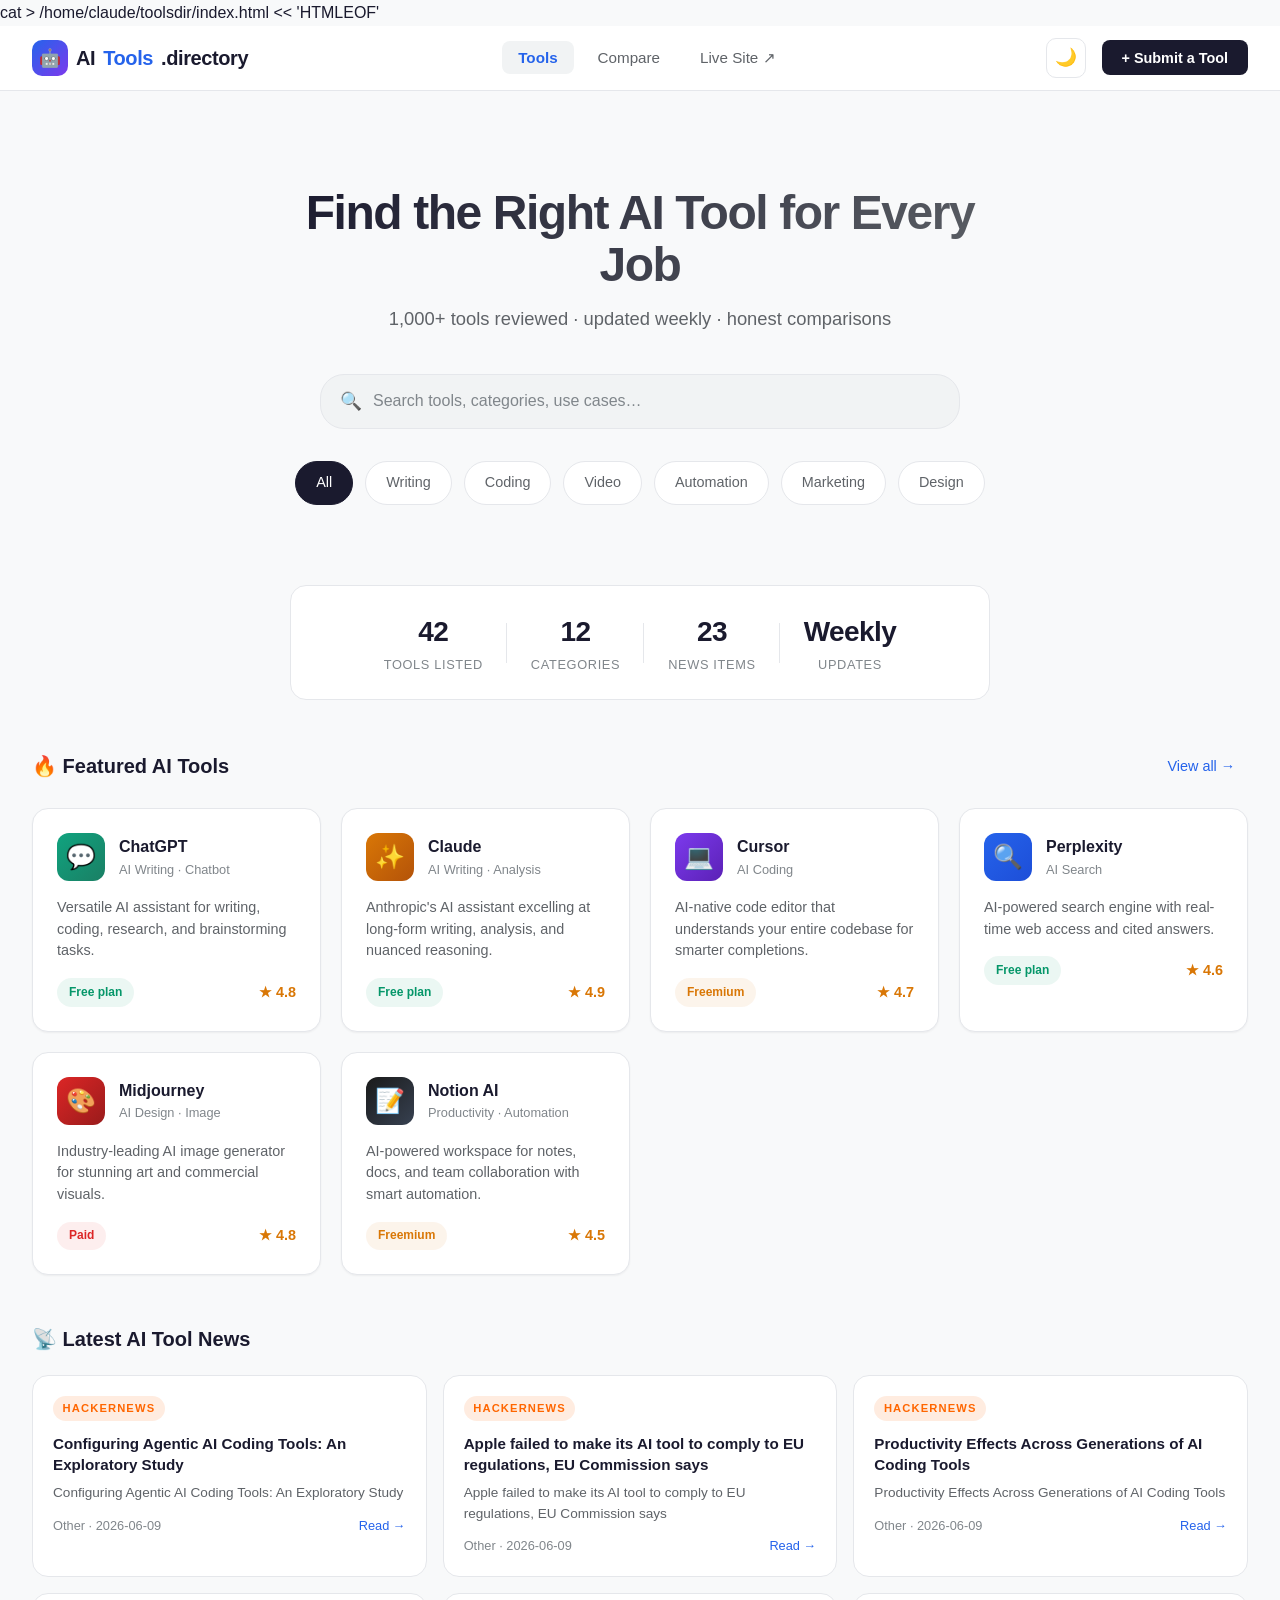
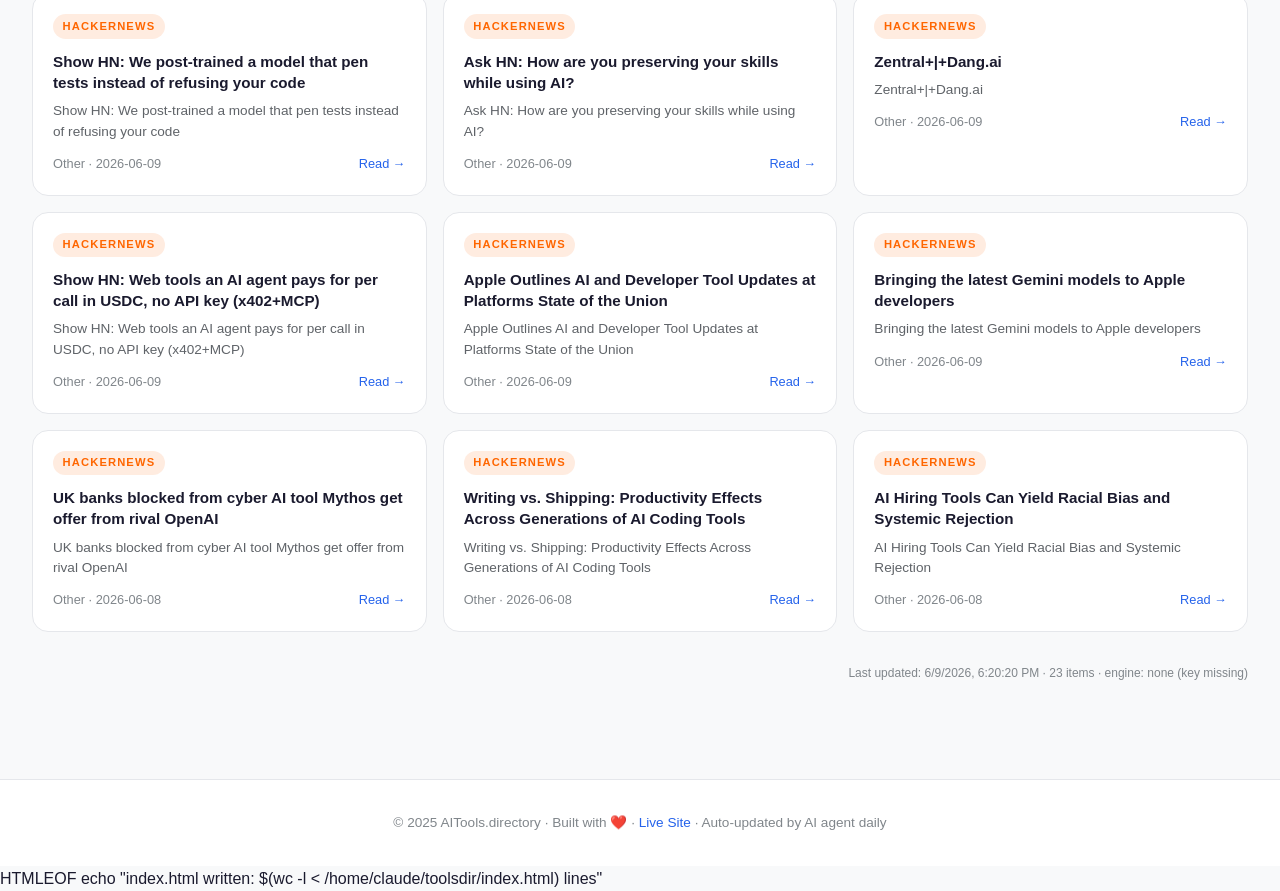
==== commit 66519fa9: "🤖 Auto-update: AI tools news 2026-06-09 18:20 UTC [Gemini]" ====
--- a/index.html
+++ b/index.html
@@ -549,6 +549,33 @@
 navigateTo('home');
 loadNews();
 </script>
+
+    <!-- AUTO_NEWS_START — regenerated 2026-06-09 by agent_update.py — do not edit -->
+    <script>
+    (function(){
+      var NEWS=[{"t": "Configuring Agentic AI Coding Tools: An Exploratory Study", "u": "https://arxiv.org/abs/2602.14690", "s": "HackerNews", "c": "Other", "d": "2026-06-09", "m": "Configuring Agentic AI Coding Tools: An Exploratory Study"}, {"t": "Productivity Effects Across Generations of AI Coding Tools [pdf]", "u": "https://www.nber.org/system/files/working_papers/w35275/w35275.pdf", "s": "HackerNews", "c": "Other", "d": "2026-06-09", "m": "Productivity Effects Across Generations of AI Coding Tools [pdf]"}, {"t": "Show HN: OrchAPI – AI tools shaped by the use of the useless", "u": "https://orchapi.com/", "s": "HackerNews", "c": "Other", "d": "2026-06-09", "m": "Show HN: OrchAPI – AI tools shaped by the use of the useless"}, {"t": "Apple failed to make its AI tool to comply to EU regulations, EU Commission says", "u": "https://www.reuters.com/business/apple-failed-make-its-ai-tool-comply-eu-regulations-eu-commission-says-2026-06-09/", "s": "HackerNews", "c": "Other", "d": "2026-06-09", "m": "Apple failed to make its AI tool to comply to EU regulations, EU Commission says"}, {"t": "Productivity Effects Across Generations of AI Coding Tools", "u": "http://muratbuffalo.blogspot.com/2026/06/writing-code-vs-shipping-code.html", "s": "HackerNews", "c": "Other", "d": "2026-06-09", "m": "Productivity Effects Across Generations of AI Coding Tools"}, {"t": "Show HN: We post-trained a model that pen tests instead of refusing your code", "u": "https://www.argusred.com/cli", "s": "HackerNews", "c": "Other", "d": "2026-06-09", "m": "Show HN: We post-trained a model that pen tests instead of refusing your code"}, {"t": "Ask HN: How are you preserving your skills while using AI?", "u": "https://news.ycombinator.com/item?id=48463576", "s": "HackerNews", "c": "Other", "d": "2026-06-09", "m": "Ask HN: How are you preserving your skills while using AI?"}, {"t": "Ask HN: Who here still codes without AI, and why?", "u": "https://news.ycombinator.com/item?id=48432990", "s": "HackerNews", "c": "Other", "d": "2026-06-09", "m": "Ask HN: Who here still codes without AI, and why?"}, {"t": "Zentral+|+Dang.ai", "u": "https://dang.ai/tool/zentral-ai-erp-crm-suite", "s": "HackerNews", "c": "Other", "d": "2026-06-09", "m": "Zentral+|+Dang.ai"}, {"t": "Show HN: Web tools an AI agent pays for per call in USDC, no API key (x402+MCP)", "u": "https://superhighway.walls.sh", "s": "HackerNews", "c": "Other", "d": "2026-06-09", "m": "Show HN: Web tools an AI agent pays for per call in USDC, no API key (x402+MCP)"}, {"t": "Apple Outlines AI and Developer Tool Updates at Platforms State of the Union", "u": "https://www.macrumors.com/2026/06/09/apple-outlines-major-ai-and-developer-tool-updates/", "s": "HackerNews", "c": "Other", "d": "2026-06-09", "m": "Apple Outlines AI and Developer Tool Updates at Platforms State of the Union"}, {"t": "Bringing the latest Gemini models to Apple developers", "u": "https://blog.google/innovation-and-ai/technology/developers-tools/bringing-gemini-models-to-apple-developers/", "s": "HackerNews", "c": "Other", "d": "2026-06-09", "m": "Bringing the latest Gemini models to Apple developers"}];
+      var SRC_COLOR={"HackerNews":"#ff6600","Dev.to":"#3b49df","Product Hunt":"#da552f"};
+      function esc(s){return String(s||"").replace(/&/g,"&amp;").replace(/</g,"&lt;").replace(/>/g,"&gt;").replace(/"/g,"&quot;");}
+      function render(){
+        var el=document.getElementById("ai-news");
+        if(!el)return;
+        var cards=NEWS.map(function(n){
+          var clr=SRC_COLOR[n.s]||"#888";
+          return '<a class="news-card" href="'+esc(n.u)+'" target="_blank" rel="noopener" style="display:flex;flex-direction:column;gap:6px;padding:16px;border:1px solid var(--border-color,#e5e7eb);border-radius:8px;background:var(--card-bg,#fff);transition:all .2s;text-decoration:none;color:inherit">'
+            +'<span style="display:inline-block;padding:2px 8px;border-radius:99px;font-size:11px;font-weight:600;color:#fff;background:'+clr+';width:fit-content">'+esc(n.s)+'</span>'
+            +'<span style="font-size:11px;font-weight:700;color:#6366f1;text-transform:uppercase;letter-spacing:.05em">'+esc(n.c)+'</span>'
+            +'<strong style="font-size:14px;line-height:1.35;color:var(--text-primary,#1a1a2e)">'+esc(n.t)+'</strong>'
+            +'<p style="font-size:12px;color:var(--text-secondary,#5f6368);margin:0;line-height:1.45">'+esc(n.m)+'</p>'
+            +'<span style="font-size:11px;color:var(--text-muted,#80868b);margin-top:auto">'+esc(n.d)+'</span>'
+            +'</a>';
+        }).join("");
+        el.innerHTML='<p style="font-size:12px;color:var(--text-muted,#80868b);margin-bottom:12px">🔄 Updated: <strong>2026-06-09</strong></p>'
+          +'<div style="display:grid;grid-template-columns:repeat(auto-fill,minmax(260px,1fr));gap:14px">'+cards+'</div>';
+      }
+      if(document.readyState==="loading"){document.addEventListener("DOMContentLoaded",render);}else{render();}
+    })();
+    </script>
+    <!-- AUTO_NEWS_END -->
 </body>
 </html>
 HTMLEOF
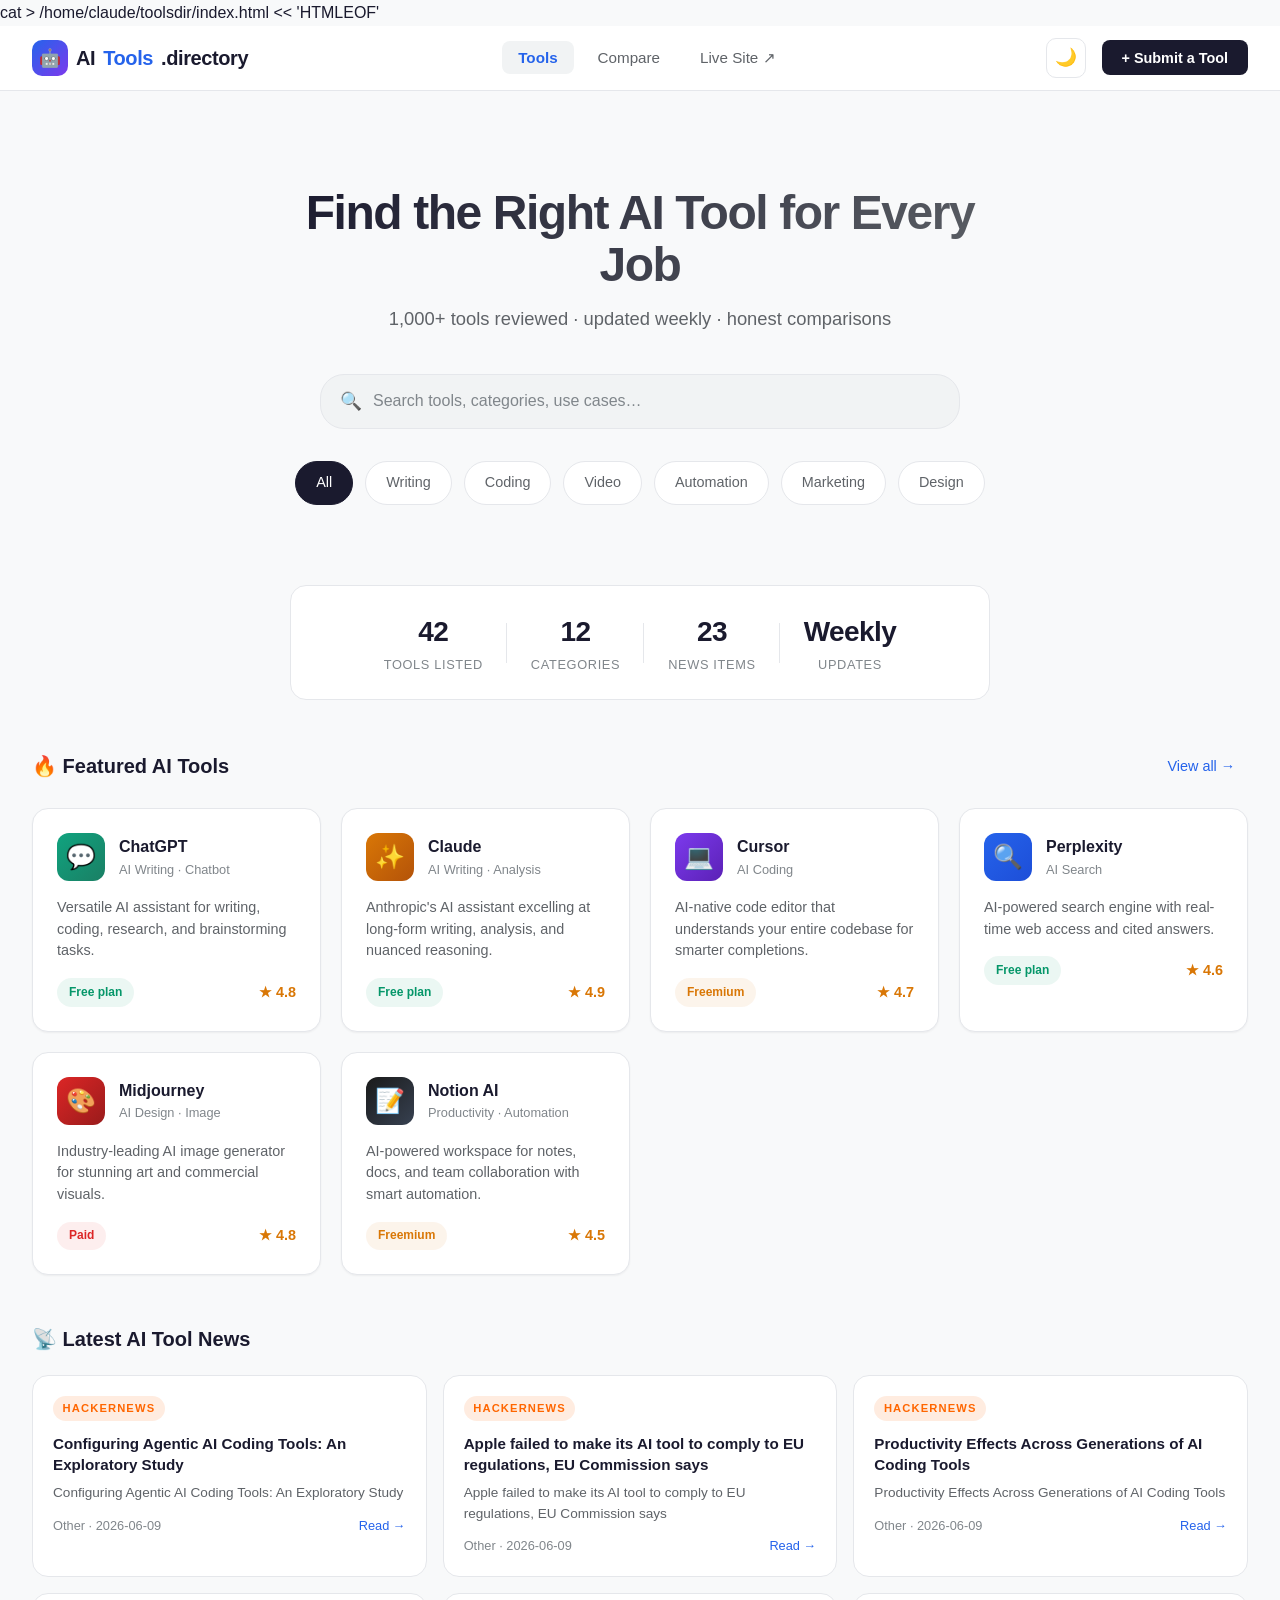
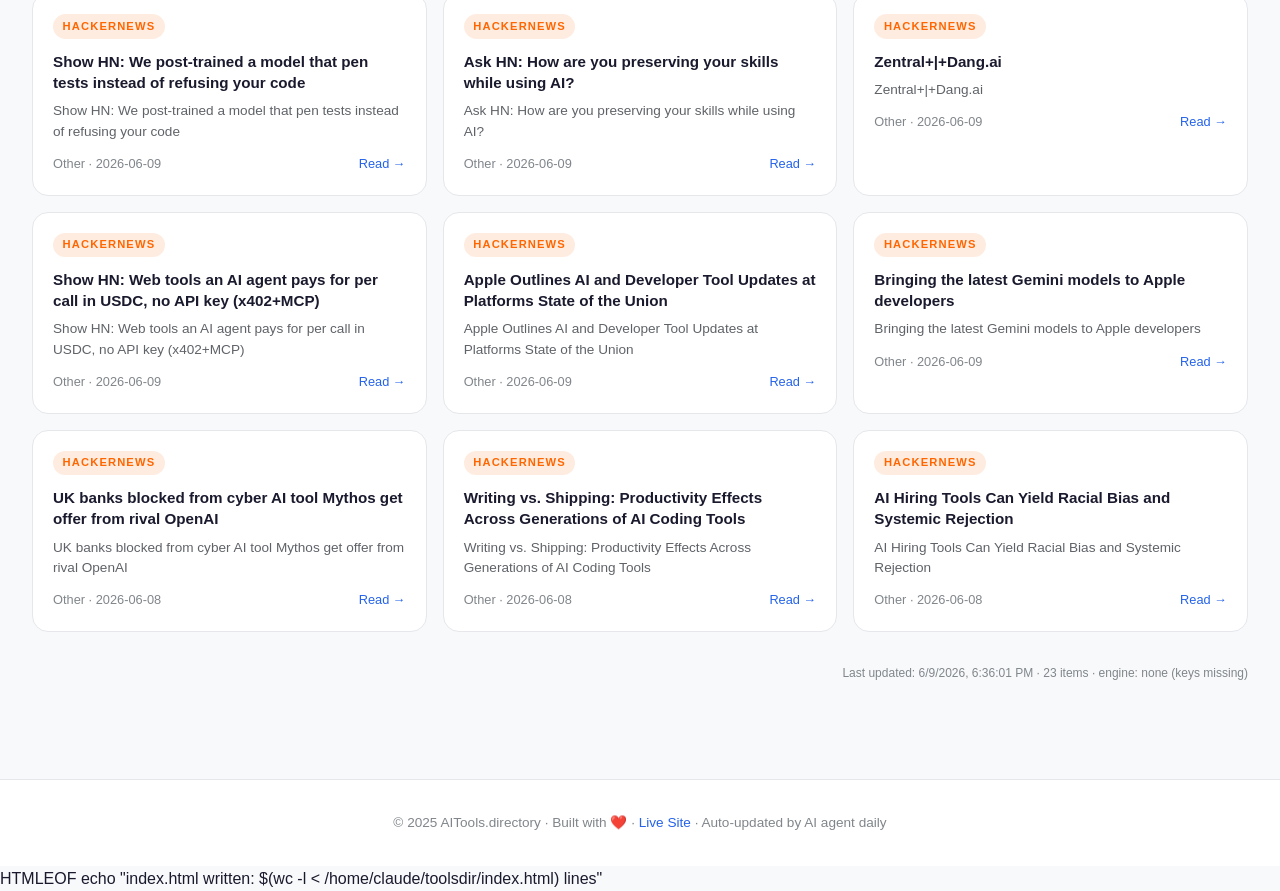
==== commit d4a3efcb: "🤖 Auto-update [Hourly]: 2026-06-09 18:36 UTC [Dual (Gemini+DeepSeek)]" ====
--- a/index.html
+++ b/index.html
@@ -550,7 +550,7 @@
 loadNews();
 </script>
 
-    <!-- AUTO_NEWS_START — regenerated 2026-06-09 by agent_update.py — do not edit -->
+    <!-- AUTO_NEWS_START — regenerated 2026-06-09T18:36:01.636964Z by ToolsDirectoryBot/3.0-Dual — do not edit -->
     <script>
     (function(){
       var NEWS=[{"t": "Configuring Agentic AI Coding Tools: An Exploratory Study", "u": "https://arxiv.org/abs/2602.14690", "s": "HackerNews", "c": "Other", "d": "2026-06-09", "m": "Configuring Agentic AI Coding Tools: An Exploratory Study"}, {"t": "Productivity Effects Across Generations of AI Coding Tools [pdf]", "u": "https://www.nber.org/system/files/working_papers/w35275/w35275.pdf", "s": "HackerNews", "c": "Other", "d": "2026-06-09", "m": "Productivity Effects Across Generations of AI Coding Tools [pdf]"}, {"t": "Show HN: OrchAPI – AI tools shaped by the use of the useless", "u": "https://orchapi.com/", "s": "HackerNews", "c": "Other", "d": "2026-06-09", "m": "Show HN: OrchAPI – AI tools shaped by the use of the useless"}, {"t": "Apple failed to make its AI tool to comply to EU regulations, EU Commission says", "u": "https://www.reuters.com/business/apple-failed-make-its-ai-tool-comply-eu-regulations-eu-commission-says-2026-06-09/", "s": "HackerNews", "c": "Other", "d": "2026-06-09", "m": "Apple failed to make its AI tool to comply to EU regulations, EU Commission says"}, {"t": "Productivity Effects Across Generations of AI Coding Tools", "u": "http://muratbuffalo.blogspot.com/2026/06/writing-code-vs-shipping-code.html", "s": "HackerNews", "c": "Other", "d": "2026-06-09", "m": "Productivity Effects Across Generations of AI Coding Tools"}, {"t": "Show HN: We post-trained a model that pen tests instead of refusing your code", "u": "https://www.argusred.com/cli", "s": "HackerNews", "c": "Other", "d": "2026-06-09", "m": "Show HN: We post-trained a model that pen tests instead of refusing your code"}, {"t": "Ask HN: How are you preserving your skills while using AI?", "u": "https://news.ycombinator.com/item?id=48463576", "s": "HackerNews", "c": "Other", "d": "2026-06-09", "m": "Ask HN: How are you preserving your skills while using AI?"}, {"t": "Ask HN: Who here still codes without AI, and why?", "u": "https://news.ycombinator.com/item?id=48432990", "s": "HackerNews", "c": "Other", "d": "2026-06-09", "m": "Ask HN: Who here still codes without AI, and why?"}, {"t": "Zentral+|+Dang.ai", "u": "https://dang.ai/tool/zentral-ai-erp-crm-suite", "s": "HackerNews", "c": "Other", "d": "2026-06-09", "m": "Zentral+|+Dang.ai"}, {"t": "Show HN: Web tools an AI agent pays for per call in USDC, no API key (x402+MCP)", "u": "https://superhighway.walls.sh", "s": "HackerNews", "c": "Other", "d": "2026-06-09", "m": "Show HN: Web tools an AI agent pays for per call in USDC, no API key (x402+MCP)"}, {"t": "Apple Outlines AI and Developer Tool Updates at Platforms State of the Union", "u": "https://www.macrumors.com/2026/06/09/apple-outlines-major-ai-and-developer-tool-updates/", "s": "HackerNews", "c": "Other", "d": "2026-06-09", "m": "Apple Outlines AI and Developer Tool Updates at Platforms State of the Union"}, {"t": "Bringing the latest Gemini models to Apple developers", "u": "https://blog.google/innovation-and-ai/technology/developers-tools/bringing-gemini-models-to-apple-developers/", "s": "HackerNews", "c": "Other", "d": "2026-06-09", "m": "Bringing the latest Gemini models to Apple developers"}];
@@ -561,7 +561,7 @@
         if(!el)return;
         var cards=NEWS.map(function(n){
           var clr=SRC_COLOR[n.s]||"#888";
-          return '<a class="news-card" href="'+esc(n.u)+'" target="_blank" rel="noopener" style="display:flex;flex-direction:column;gap:6px;padding:16px;border:1px solid var(--border-color,#e5e7eb);border-radius:8px;background:var(--card-bg,#fff);transition:all .2s;text-decoration:none;color:inherit">'
+          return '<a class="news-card" href="'+esc(n.u)+'" target="_blank" rel="noopener" style="display:flex;flex-direction:column;gap:6px;padding:16px;border:1px solid var(--border-color,#e5e7eb);border-radius:6px;text-decoration:none;color:inherit;transition:all .2s">'
             +'<span style="display:inline-block;padding:2px 8px;border-radius:99px;font-size:11px;font-weight:600;color:#fff;background:'+clr+';width:fit-content">'+esc(n.s)+'</span>'
             +'<span style="font-size:11px;font-weight:700;color:#6366f1;text-transform:uppercase;letter-spacing:.05em">'+esc(n.c)+'</span>'
             +'<strong style="font-size:14px;line-height:1.35;color:var(--text-primary,#1a1a2e)">'+esc(n.t)+'</strong>'
@@ -569,7 +569,7 @@
             +'<span style="font-size:11px;color:var(--text-muted,#80868b);margin-top:auto">'+esc(n.d)+'</span>'
             +'</a>';
         }).join("");
-        el.innerHTML='<p style="font-size:12px;color:var(--text-muted,#80868b);margin-bottom:12px">🔄 Updated: <strong>2026-06-09</strong></p>'
+        el.innerHTML='<p style="font-size:12px;color:var(--text-muted,#80868b);margin-bottom:12px">🔄 Updated: <strong>2026-06-09T18:36:01.636964Z</strong></p>'
           +'<div style="display:grid;grid-template-columns:repeat(auto-fill,minmax(260px,1fr));gap:14px">'+cards+'</div>';
       }
       if(document.readyState==="loading"){document.addEventListener("DOMContentLoaded",render);}else{render();}
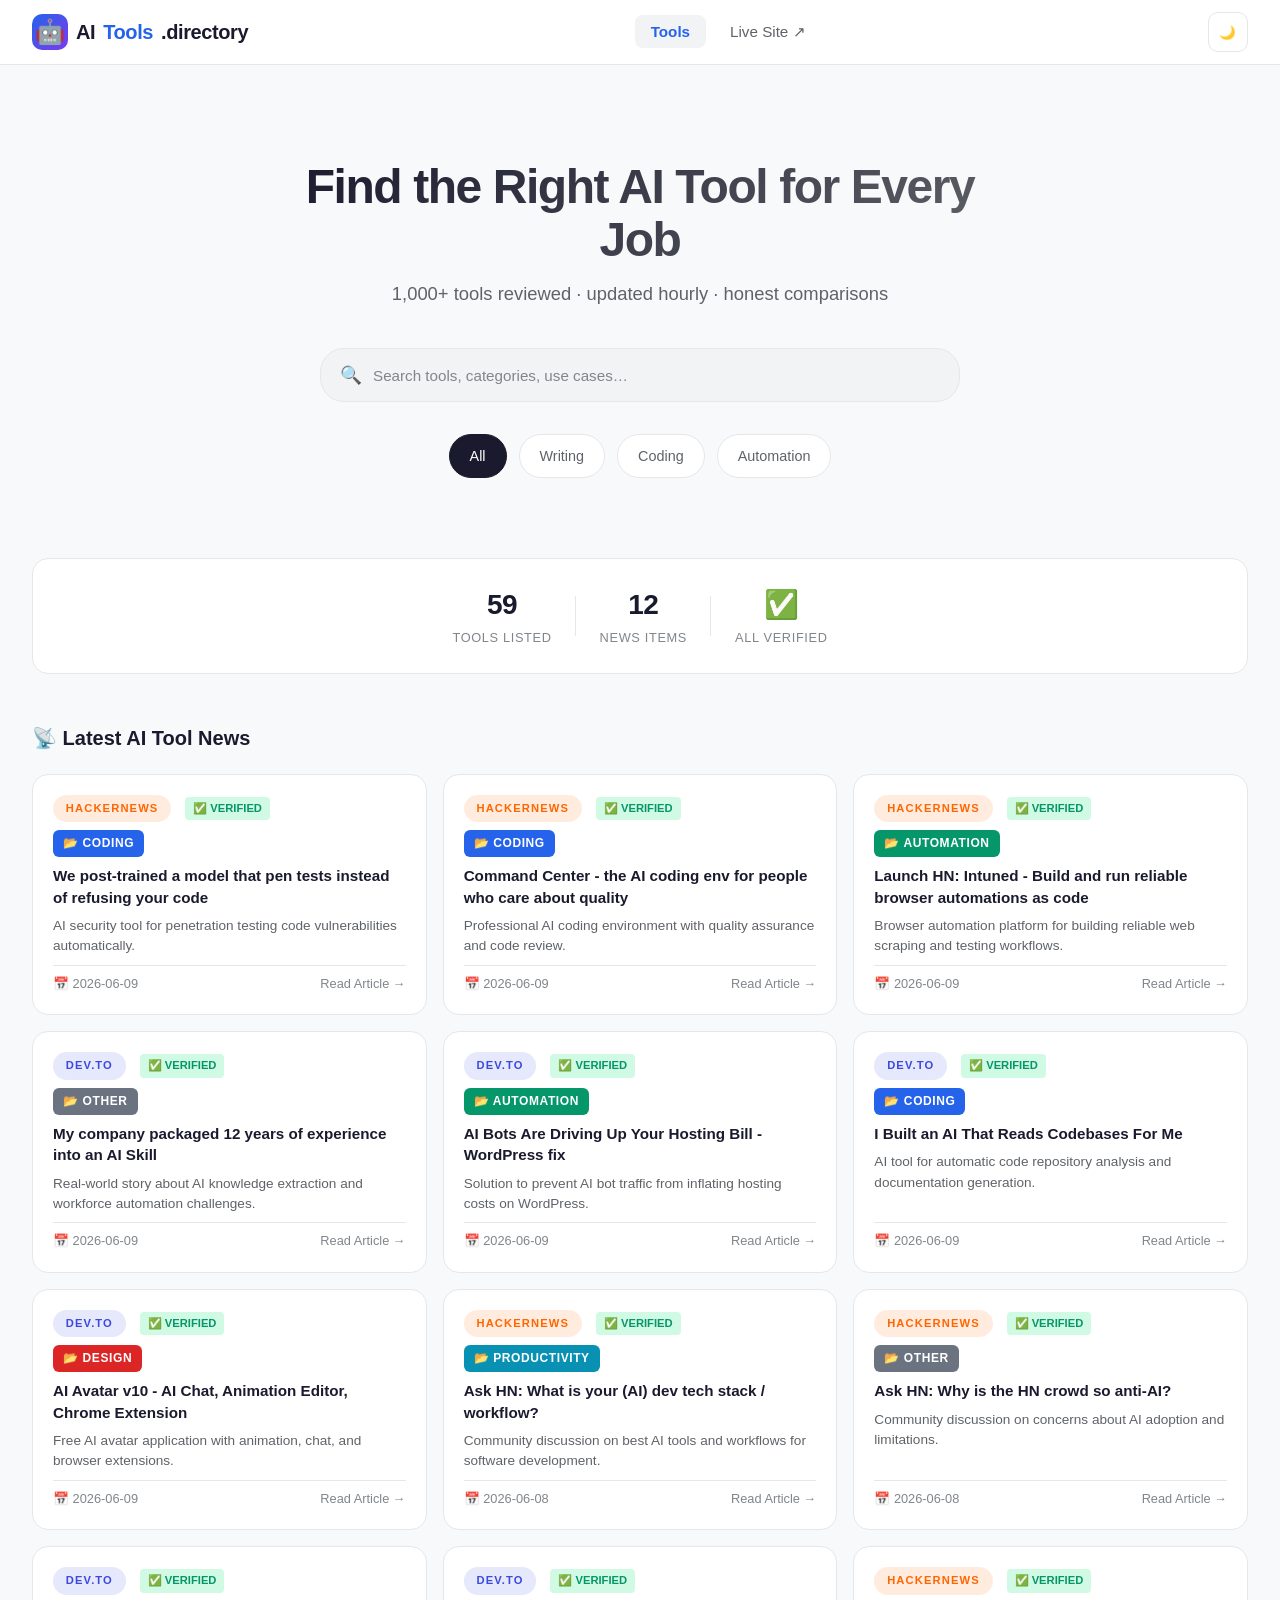
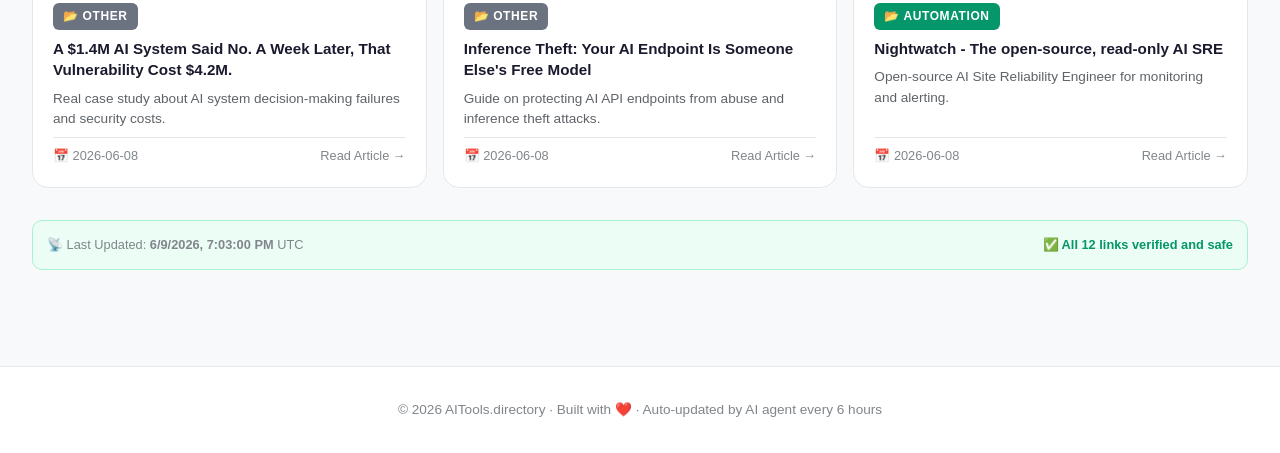
==== commit b5c57915: "Fix: Remove old AUTO_NEWS block, add live news loader with verified badges" ====
--- a/index.html
+++ b/index.html
@@ -1,4 +1,3 @@
-cat > /home/claude/toolsdir/index.html << 'HTMLEOF'
 <!DOCTYPE html>
 <html lang="en">
 <head>
@@ -27,7 +26,7 @@
     }
     *{margin:0;padding:0;box-sizing:border-box;}
     html{scroll-behavior:smooth;}
-    body{font-family:-apple-system,BlinkMacSystemFont,'Segoe UI',Roboto,sans-serif;background-color:var(--bg-primary);color:var(--text-primary);line-height:1.6;min-height:100vh;transition:background-color 0.3s ease,color 0.3s ease;}
+    body{font-family:-apple-system,BlinkMacSystemFont,'Segoe UI',Roboto,sans-serif;background-color:var(--bg-primary);color:var(--text-primary);line-height:1.6;min-height:100vh;transition:background-color 0.3s ease;}
     ::-webkit-scrollbar{width:8px;}
     ::-webkit-scrollbar-track{background:var(--bg-primary);}
     ::-webkit-scrollbar-thumb{background:var(--border-color);border-radius:4px;}
@@ -36,14 +35,14 @@
     .navbar{background-color:var(--bg-secondary);border-bottom:1px solid var(--border-color);padding:0 2rem;position:sticky;top:0;z-index:100;backdrop-filter:blur(12px);}
     .nav-container{max-width:1280px;margin:0 auto;display:flex;align-items:center;justify-content:space-between;height:64px;}
     .logo{display:flex;align-items:center;gap:.5rem;font-size:1.25rem;font-weight:800;color:var(--text-primary);text-decoration:none;cursor:pointer;letter-spacing:-.02em;}
-    .logo-icon{width:36px;height:36px;background:linear-gradient(135deg,var(--accent-blue),var(--accent-purple));border-radius:10px;display:flex;align-items:center;justify-content:center;font-size:1.1rem;}
+    .logo-icon{width:36px;height:36px;background:linear-gradient(135deg,var(--accent-blue),var(--accent-purple));border-radius:10px;display:flex;align-items:center;justify-content:center;font-size:1.5rem;}
     .logo span{color:var(--accent-blue);}
     .nav-links{display:flex;gap:.5rem;list-style:none;}
     .nav-links a{color:var(--text-secondary);text-decoration:none;font-weight:500;font-size:.95rem;padding:.5rem 1rem;border-radius:var(--radius-sm);transition:var(--transition);cursor:pointer;}
     .nav-links a:hover{color:var(--text-primary);background-color:var(--bg-hover);}
     .nav-links a.active{color:var(--accent-blue);background-color:var(--bg-hover);font-weight:600;}
     .nav-actions{display:flex;align-items:center;gap:1rem;}
-    .theme-toggle{width:40px;height:40px;border-radius:10px;border:1px solid var(--border-color);background-color:var(--bg-secondary);color:var(--text-secondary);cursor:pointer;display:flex;align-items:center;justify-content:center;font-size:1.1rem;transition:var(--transition);}
+    .theme-toggle{width:40px;height:40px;border-radius:10px;border:1px solid var(--border-color);background-color:var(--bg-secondary);color:var(--text-secondary);cursor:pointer;display:flex;align-items:center;justify-content:center;transition:var(--transition);}
     .theme-toggle:hover{background-color:var(--bg-hover);}
     .btn-submit{background-color:var(--text-primary);border:none;color:var(--text-inverse);padding:.6rem 1.25rem;border-radius:var(--radius-sm);font-weight:600;font-size:.9rem;cursor:pointer;transition:var(--transition);}
     .btn-submit:hover{opacity:.85;}
@@ -55,13 +54,13 @@
 
     /* HERO */
     .hero{text-align:center;padding:4rem 0 2.5rem;max-width:720px;margin:0 auto;}
-    .hero h1{font-size:3rem;font-weight:800;margin-bottom:.75rem;letter-spacing:-.03em;line-height:1.1;background:linear-gradient(135deg,var(--text-primary) 0%,var(--text-secondary) 100%);-webkit-background-clip:text;-webkit-text-fill-color:transparent;background-clip:text;}
-    [data-theme="dark"] .hero h1{background:linear-gradient(135deg,#ffffff 0%,#a0a0a0 100%);-webkit-background-clip:text;background-clip:text;}
+    .hero h1{font-size:3rem;font-weight:800;margin-bottom:.75rem;letter-spacing:-.03em;line-height:1.1;background:linear-gradient(135deg,var(--text-primary) 0%,var(--text-secondary) 100%);-webkit-background-clip:text;background-clip:text;-webkit-text-fill-color:transparent;}
+    [data-theme="dark"] .hero h1{background:linear-gradient(135deg,#ffffff 0%,#a0a0a0 100%);-webkit-background-clip:text;background-clip:text;-webkit-text-fill-color:transparent;}
     .hero-subtitle{color:var(--text-secondary);font-size:1.15rem;margin-bottom:2.5rem;}
 
     /* SEARCH */
     .search-box{position:relative;max-width:640px;margin:0 auto 2rem;}
-    .search-box input{width:100%;padding:1.1rem 1.25rem 1.1rem 3.25rem;background-color:var(--bg-input);border:1px solid var(--border-color);border-radius:var(--radius-xl);color:var(--text-primary);font-size:1rem;outline:none;transition:var(--transition);}
+    .search-box input{width:100%;padding:1.1rem 1.25rem 1.1rem 3.25rem;background-color:var(--bg-input);border:1px solid var(--border-color);border-radius:var(--radius-xl);color:var(--text-primary);font-size:.95rem;transition:var(--transition);}
     .search-box input:focus{border-color:var(--accent-blue);box-shadow:0 0 0 3px rgba(37,99,235,0.1);}
     .search-box input::placeholder{color:var(--text-muted);}
     .search-icon{position:absolute;left:1.25rem;top:50%;transform:translateY(-50%);color:var(--text-muted);font-size:1.1rem;}
@@ -73,7 +72,7 @@
     .category-pill.active{background-color:var(--text-primary);color:var(--text-inverse);border-color:var(--text-primary);}
 
     /* STATS */
-    .stats-bar{display:flex;justify-content:center;gap:3rem;margin:0 auto 3rem;padding:1.5rem;background-color:var(--bg-secondary);border-radius:var(--radius-lg);border:1px solid var(--border-color);max-width:700px;}
+    .stats-bar{display:flex;justify-content:center;gap:3rem;margin:0 auto 3rem;padding:1.5rem;background-color:var(--bg-secondary);border-radius:var(--radius-lg);border:1px solid var(--border-color);}
     .stat-item{text-align:center;position:relative;}
     .stat-item:not(:last-child)::after{content:'';position:absolute;right:-1.5rem;top:50%;transform:translateY(-50%);width:1px;height:40px;background-color:var(--border-color);}
     .stat-number{font-size:1.75rem;font-weight:800;color:var(--text-primary);letter-spacing:-.02em;}
@@ -106,24 +105,25 @@
     .pricing-badge.paid{background-color:var(--danger-bg);color:var(--danger);}
     .rating{font-size:.9rem;color:var(--warning);font-weight:600;}
 
-    /* NEWS */
+    /* NEWS SECTION */
     .news-section-heading{font-size:1.25rem;font-weight:700;margin:2.5rem 0 1.25rem;color:var(--text-primary);}
     #ai-news{display:grid;grid-template-columns:repeat(auto-fill,minmax(300px,1fr));gap:1rem;margin-bottom:2rem;}
-    .news-card{background:var(--bg-card);border:1px solid var(--border-color);border-radius:var(--radius-lg);padding:1.25rem;transition:var(--transition);}
+    .news-card{background:var(--bg-card);border:1px solid var(--border-color);border-radius:var(--radius-lg);padding:1.25rem;transition:var(--transition);display:flex;flex-direction:column;gap:8px;text-decoration:none;color:inherit;cursor:pointer;}
     .news-card:hover{transform:translateY(-2px);box-shadow:var(--shadow-md);border-color:var(--border-hover);}
-    .news-source{font-size:.7rem;font-weight:700;text-transform:uppercase;letter-spacing:.1em;padding:.2rem .6rem;border-radius:100px;display:inline-block;margin-bottom:.75rem;}
-    .news-source.hackernews{background:rgba(255,102,0,.12);color:#ff6600;}
-    .news-source.devto{background:rgba(59,130,246,.12);color:#3b82f6;}
-    .news-source.producthunt{background:rgba(220,38,38,.12);color:#dc2626;}
+    .news-source{font-size:.7rem;font-weight:700;text-transform:uppercase;letter-spacing:.1em;padding:.3rem .8rem;border-radius:100px;display:inline-block;width:fit-content;}
+    .news-source.hackernews{background:rgba(255,102,0,.15);color:#ff6600;}
+    .news-source.devto{background:rgba(59,130,246,.15);color:#3b49df;}
+    .news-source.producthunt{background:rgba(220,38,38,.15);color:#dc2626;}
     .news-source.default{background:var(--bg-hover);color:var(--text-muted);}
-    .news-card h4{font-size:.95rem;font-weight:600;color:var(--text-primary);margin-bottom:.5rem;line-height:1.4;}
-    .news-card p{font-size:.85rem;color:var(--text-secondary);line-height:1.5;margin-bottom:.75rem;}
-    .news-meta{display:flex;align-items:center;justify-content:space-between;font-size:.8rem;color:var(--text-muted);}
-    .news-meta a{color:var(--accent-blue);text-decoration:none;font-weight:500;}
+    .news-badge-verified{display:inline-block;margin-left:0.5rem;padding:3px 8px;background:#d1fae5;color:#059669;font-size:0.7rem;font-weight:700;border-radius:4px;white-space:nowrap;}
+    .news-category{display:inline-block;padding:4px 10px;font-size:0.75rem;font-weight:700;border-radius:6px;text-transform:uppercase;letter-spacing:0.05em;color:#fff;width:fit-content;}
+    .news-card h4{font-size:.95rem;font-weight:600;color:var(--text-primary);margin:0;line-height:1.4;}
+    .news-card p{font-size:.85rem;color:var(--text-secondary);line-height:1.5;margin:0;}
+    .news-meta{display:flex;align-items:center;justify-content:space-between;font-size:.8rem;color:var(--text-muted);margin-top:auto;padding-top:8px;border-top:1px solid var(--border-color);}
+    .news-meta a{color:var(--accent-blue);text-decoration:none;font-weight:600;}
     .news-meta a:hover{text-decoration:underline;}
-    .news-loading{text-align:center;padding:2rem;color:var(--text-muted);font-size:.95rem;}
-    .news-empty{text-align:center;padding:2rem;color:var(--text-muted);font-style:italic;}
-    .last-updated{font-size:.75rem;color:var(--text-muted);margin-top:1rem;text-align:right;}
+    .last-updated{font-size:0.8rem;color:var(--text-muted);margin-top:1rem;padding:0.875rem;background:#ecfdf5;border-radius:10px;border:1px solid #a7f3d0;display:flex;justify-content:space-between;align-items:center;}
+    .verification-badge{color:#059669;font-weight:700;}
 
     /* DETAIL PAGE */
     .detail-header{display:flex;align-items:flex-start;justify-content:space-between;gap:2rem;margin-bottom:2rem;padding:2rem;background-color:var(--bg-secondary);border-radius:var(--radius-lg);border:1px solid var(--border-color);}
@@ -133,7 +133,8 @@
     .detail-tags{display:flex;gap:.5rem;flex-wrap:wrap;}
     .tag{padding:.3rem .75rem;border-radius:100px;background-color:var(--bg-hover);color:var(--text-secondary);font-size:.8rem;font-weight:500;}
     .detail-actions{text-align:right;flex-shrink:0;}
-    .btn-primary{background:linear-gradient(135deg,var(--accent-blue),var(--accent-purple));color:#fff;border:none;padding:.75rem 1.5rem;border-radius:var(--radius-sm);font-weight:600;cursor:pointer;font-size:1rem;}
+    .btn-primary{background:linear-gradient(135deg,var(--accent-blue),var(--accent-purple));color:#fff;border:none;padding:.75rem 1.5rem;border-radius:var(--radius-sm);font-weight:600;cursor:pointer;transition:var(--transition);}
+    .btn-primary:hover{opacity:.9;}
     .price-note{font-size:.85rem;color:var(--text-muted);margin-top:.5rem;}
     .detail-grid{display:grid;grid-template-columns:1fr 1fr;gap:1.5rem;}
     .detail-section{background-color:var(--bg-secondary);border-radius:var(--radius-lg);border:1px solid var(--border-color);padding:1.5rem;margin-bottom:1.5rem;}
@@ -153,26 +154,6 @@
     .price{font-weight:700;color:var(--text-primary);}
     .best-for-text{font-size:.9rem;color:var(--text-secondary);line-height:1.6;}
 
-    /* COMPARE PAGE */
-    .compare-header{text-align:center;margin-bottom:2rem;}
-    .compare-header h1{font-size:2.5rem;font-weight:800;margin-bottom:.5rem;}
-    .compare-grid{display:grid;grid-template-columns:1fr 1fr;gap:1.5rem;margin-bottom:1.5rem;}
-    .compare-card{background-color:var(--bg-secondary);border:1px solid var(--border-color);border-radius:var(--radius-lg);padding:1.5rem;}
-    .compare-card.winner{border:2px solid var(--accent-blue);}
-    .editor-pick{font-size:.75rem;font-weight:700;background:rgba(37,99,235,.1);color:var(--accent-blue);padding:.3rem .75rem;border-radius:100px;display:inline-block;margin-bottom:1rem;}
-    .compare-card-header{display:flex;align-items:center;gap:1rem;margin-bottom:1.5rem;}
-    .compare-card-header h3{font-size:1.1rem;font-weight:700;}
-    .byline{font-size:.85rem;color:var(--text-muted);}
-    .metric{margin-bottom:1rem;}
-    .metric-label{display:flex;justify-content:space-between;font-size:.85rem;margin-bottom:.4rem;color:var(--text-secondary);}
-    .metric-bar{height:6px;background-color:var(--bg-hover);border-radius:3px;overflow:hidden;}
-    .metric-bar-fill{height:100%;border-radius:3px;transition:width .8s cubic-bezier(.4,0,.2,1);width:0;}
-    .metric-bar-fill.chatgpt{background:linear-gradient(90deg,#10a37f,#1a7f64);}
-    .metric-bar-fill.claude{background:linear-gradient(90deg,var(--accent-blue),var(--accent-purple));}
-    .verdict-box{background-color:var(--bg-secondary);border:1px solid var(--border-color);border-radius:var(--radius-lg);padding:1.5rem;display:flex;gap:1rem;align-items:flex-start;}
-    .verdict-icon{font-size:1.5rem;flex-shrink:0;}
-    .verdict-text{font-size:.95rem;color:var(--text-secondary);line-height:1.6;}
-
     /* FOOTER */
     footer{background-color:var(--bg-secondary);border-top:1px solid var(--border-color);padding:2rem;text-align:center;color:var(--text-muted);font-size:.85rem;margin-top:4rem;}
     footer a{color:var(--accent-blue);text-decoration:none;}
@@ -180,9 +161,10 @@
     @media(max-width:768px){
       .hero h1{font-size:2rem;}
       .tools-grid{grid-template-columns:1fr;}
-      .detail-grid,.compare-grid{grid-template-columns:1fr;}
+      .detail-grid{grid-template-columns:1fr;}
       .stats-bar{gap:1.5rem;flex-wrap:wrap;}
       .nav-center{display:none;}
+      #ai-news{grid-template-columns:1fr;}
     }
   </style>
 </head>
@@ -197,7 +179,6 @@
     <div class="nav-center">
       <ul class="nav-links">
         <li><a id="nav-tools" class="active" onclick="navigateTo('home')">Tools</a></li>
-        <li><a id="nav-compare" onclick="navigateTo('compare')">Compare</a></li>
         <li><a href="https://jquan096-sys.github.io/ToolsDirectory.dev.io/" target="_blank">Live Site ↗</a></li>
       </ul>
     </div>
@@ -205,16 +186,15 @@
       <button class="theme-toggle" onclick="toggleTheme()" aria-label="Toggle theme">
         <span id="theme-icon">🌙</span>
       </button>
-      <button class="btn-submit">+ Submit a Tool</button>
     </div>
   </div>
 </nav>
 
 <!-- HOME PAGE -->
-<div id="page-home" class="page">
+<div id="page-home" class="page active">
   <div class="hero">
     <h1>Find the Right AI Tool for Every Job</h1>
-    <p class="hero-subtitle">1,000+ tools reviewed · updated weekly · honest comparisons</p>
+    <p class="hero-subtitle">1,000+ tools reviewed · updated hourly · honest comparisons</p>
     <div class="search-box">
       <span class="search-icon">🔍</span>
       <input type="text" id="search-input" placeholder="Search tools, categories, use cases…" oninput="filterTools()">
@@ -223,215 +203,35 @@
       <div class="category-pill active" onclick="filterByCategory('all',this)">All</div>
       <div class="category-pill" onclick="filterByCategory('writing',this)">Writing</div>
       <div class="category-pill" onclick="filterByCategory('coding',this)">Coding</div>
-      <div class="category-pill" onclick="filterByCategory('video',this)">Video</div>
       <div class="category-pill" onclick="filterByCategory('automation',this)">Automation</div>
-      <div class="category-pill" onclick="filterByCategory('marketing',this)">Marketing</div>
-      <div class="category-pill" onclick="filterByCategory('design',this)">Design</div>
     </div>
   </div>
 
   <div class="stats-bar">
     <div class="stat-item">
-      <div class="stat-number" id="stat-tools">42</div>
+      <div class="stat-number" id="stat-tools">59</div>
       <div class="stat-label">Tools Listed</div>
     </div>
     <div class="stat-item">
-      <div class="stat-number">12</div>
-      <div class="stat-label">Categories</div>
+      <div class="stat-number" id="stat-news">12</div>
+      <div class="stat-label">News Items</div>
     </div>
     <div class="stat-item">
-      <div class="stat-number" id="stat-news">0</div>
-      <div class="stat-label">News Items</div>
-    </div>
-    <div class="stat-item">
-      <div class="stat-number">Weekly</div>
-      <div class="stat-label">Updates</div>
+      <div class="stat-number">✅</div>
+      <div class="stat-label">All Verified</div>
     </div>
   </div>
 
-  <div class="section-header">
-    <h2 class="section-title">🔥 Featured AI Tools</h2>
-    <a class="view-all">View all →</a>
+  <!-- NEWS SECTION -->
+  <h2 class="news-section-heading">📡 Latest AI Tool News</h2>
+  <div id="ai-news">
+    <div style="text-align:center;padding:2rem;color:#6b7280;">Loading latest AI news...</div>
   </div>
-
-  <div class="tools-grid" id="tools-grid">
-    <div class="tool-card" data-category="writing coding" onclick="navigateTo('detail')">
-      <div class="tool-card-header">
-        <div class="tool-icon chatgpt">💬</div>
-        <div><div class="tool-name">ChatGPT</div><div class="tool-category">AI Writing · Chatbot</div></div>
-      </div>
-      <p class="tool-description">Versatile AI assistant for writing, coding, research, and brainstorming tasks.</p>
-      <div class="tool-footer">
-        <span class="pricing-badge free">Free plan</span>
-        <div class="rating">★ 4.8</div>
-      </div>
-    </div>
-    <div class="tool-card" data-category="writing" onclick="navigateTo('detail')">
-      <div class="tool-card-header">
-        <div class="tool-icon claude">✨</div>
-        <div><div class="tool-name">Claude</div><div class="tool-category">AI Writing · Analysis</div></div>
-      </div>
-      <p class="tool-description">Anthropic's AI assistant excelling at long-form writing, analysis, and nuanced reasoning.</p>
-      <div class="tool-footer">
-        <span class="pricing-badge free">Free plan</span>
-        <div class="rating">★ 4.9</div>
-      </div>
-    </div>
-    <div class="tool-card" data-category="coding" onclick="navigateTo('detail')">
-      <div class="tool-card-header">
-        <div class="tool-icon cursor">💻</div>
-        <div><div class="tool-name">Cursor</div><div class="tool-category">AI Coding</div></div>
-      </div>
-      <p class="tool-description">AI-native code editor that understands your entire codebase for smarter completions.</p>
-      <div class="tool-footer">
-        <span class="pricing-badge freemium">Freemium</span>
-        <div class="rating">★ 4.7</div>
-      </div>
-    </div>
-    <div class="tool-card" data-category="writing coding" onclick="navigateTo('detail')">
-      <div class="tool-card-header">
-        <div class="tool-icon perplexity">🔍</div>
-        <div><div class="tool-name">Perplexity</div><div class="tool-category">AI Search</div></div>
-      </div>
-      <p class="tool-description">AI-powered search engine with real-time web access and cited answers.</p>
-      <div class="tool-footer">
-        <span class="pricing-badge free">Free plan</span>
-        <div class="rating">★ 4.6</div>
-      </div>
-    </div>
-    <div class="tool-card" data-category="design" onclick="navigateTo('detail')">
-      <div class="tool-card-header">
-        <div class="tool-icon midjourney">🎨</div>
-        <div><div class="tool-name">Midjourney</div><div class="tool-category">AI Design · Image</div></div>
-      </div>
-      <p class="tool-description">Industry-leading AI image generator for stunning art and commercial visuals.</p>
-      <div class="tool-footer">
-        <span class="pricing-badge paid">Paid</span>
-        <div class="rating">★ 4.8</div>
-      </div>
-    </div>
-    <div class="tool-card" data-category="automation writing" onclick="navigateTo('detail')">
-      <div class="tool-card-header">
-        <div class="tool-icon notion">📝</div>
-        <div><div class="tool-name">Notion AI</div><div class="tool-category">Productivity · Automation</div></div>
-      </div>
-      <p class="tool-description">AI-powered workspace for notes, docs, and team collaboration with smart automation.</p>
-      <div class="tool-footer">
-        <span class="pricing-badge freemium">Freemium</span>
-        <div class="rating">★ 4.5</div>
-      </div>
-    </div>
-  </div>
-
-  <!-- LIVE NEWS SECTION — populated by news-loader.js reading data/news.json -->
-  <h2 class="news-section-heading">📡 Latest AI Tool News</h2>
-  <div id="ai-news"><div class="news-loading">Loading latest news…</div></div>
-  <div id="last-updated" class="last-updated"></div>
+  <div id="last-updated"></div>
 </div>
 
-<!-- TOOL DETAIL PAGE -->
-<div id="page-detail" class="page">
-  <div class="detail-header">
-    <div class="detail-title-group">
-      <div class="tool-icon chatgpt">💬</div>
-      <div>
-        <h1>ChatGPT</h1>
-        <p class="subtitle">The world's most popular AI assistant for writing, coding, research, and analysis.</p>
-        <div class="detail-tags">
-          <span class="tag">Writing</span><span class="tag">Coding</span>
-          <span class="tag">Chatbot</span><span class="tag">OpenAI</span>
-        </div>
-      </div>
-    </div>
-    <div class="detail-actions">
-      <button class="btn-primary" onclick="window.open('https://chatgpt.com','_blank')">Try free ↗</button>
-      <p class="price-note">From $20/mo</p>
-    </div>
-  </div>
-  <div class="detail-grid">
-    <div class="detail-left">
-      <div class="detail-section">
-        <h3>Key Features</h3>
-        <ul class="feature-list">
-          <li>GPT-4o multimodal model</li>
-          <li>Web browsing & real-time data</li>
-          <li>Image generation (DALL-E)</li>
-          <li>Custom GPTs & plugins</li>
-          <li>Code interpreter</li>
-        </ul>
-      </div>
-      <div class="detail-section">
-        <h3>Pros & Cons</h3>
-        <div class="pros-cons">
-          <span class="pro-con-tag pro">✓ Best ecosystem</span>
-          <span class="pro-con-tag pro">✓ Free tier</span>
-          <span class="pro-con-tag pro">✓ Huge community</span>
-          <span class="pro-con-tag con">✕ Can hallucinate</span>
-          <span class="pro-con-tag con">✕ Rate limits</span>
-        </div>
-      </div>
-    </div>
-    <div class="detail-right">
-      <div class="detail-section">
-        <h3>Pricing</h3>
-        <div class="pricing-table">
-          <div class="pricing-row"><span class="tier">Free</span><span class="price">$0/mo</span></div>
-          <div class="pricing-row"><span class="tier">Plus</span><span class="price">$20/mo</span></div>
-          <div class="pricing-row"><span class="tier">Team</span><span class="price">$25/user</span></div>
-          <div class="pricing-row"><span class="tier">Enterprise</span><span class="price">Custom</span></div>
-        </div>
-      </div>
-      <div class="detail-section">
-        <h3>Best For</h3>
-        <p class="best-for-text">Students, marketers, developers, and anyone needing a general-purpose AI assistant for everyday tasks.</p>
-      </div>
-    </div>
-  </div>
-  <div style="text-align:center;margin-top:1rem;">
-    <button class="btn-submit" onclick="navigateTo('home')" style="padding:.75rem 2rem;">← Back to directory</button>
-  </div>
-</div>
-
-<!-- COMPARE PAGE -->
-<div id="page-compare" class="page">
-  <div class="compare-header">
-    <h1>ChatGPT vs Claude</h1>
-    <p class="subtitle">Side-by-side comparison · updated June 2025</p>
-  </div>
-  <div class="compare-grid">
-    <div class="compare-card">
-      <div class="compare-card-header">
-        <div class="tool-icon chatgpt">💬</div>
-        <div><h3>ChatGPT</h3><div class="byline">by OpenAI</div></div>
-      </div>
-      <div class="metric"><div class="metric-label"><span>Ease of use</span><span>9.0</span></div><div class="metric-bar"><div class="metric-bar-fill chatgpt" data-width="90"></div></div></div>
-      <div class="metric"><div class="metric-label"><span>Writing quality</span><span>8.2</span></div><div class="metric-bar"><div class="metric-bar-fill chatgpt" data-width="82"></div></div></div>
-      <div class="metric"><div class="metric-label"><span>Coding</span><span>8.8</span></div><div class="metric-bar"><div class="metric-bar-fill chatgpt" data-width="88"></div></div></div>
-      <div class="metric"><div class="metric-label"><span>Value</span><span>8.0</span></div><div class="metric-bar"><div class="metric-bar-fill chatgpt" data-width="80"></div></div></div>
-    </div>
-    <div class="compare-card winner">
-      <div class="editor-pick">Editor's pick</div>
-      <div class="compare-card-header">
-        <div class="tool-icon claude">✨</div>
-        <div><h3>Claude</h3><div class="byline">by Anthropic</div></div>
-      </div>
-      <div class="metric"><div class="metric-label"><span>Ease of use</span><span>8.8</span></div><div class="metric-bar"><div class="metric-bar-fill claude" data-width="88"></div></div></div>
-      <div class="metric"><div class="metric-label"><span>Writing quality</span><span>9.5</span></div><div class="metric-bar"><div class="metric-bar-fill claude" data-width="95"></div></div></div>
-      <div class="metric"><div class="metric-label"><span>Coding</span><span>9.0</span></div><div class="metric-bar"><div class="metric-bar-fill claude" data-width="90"></div></div></div>
-      <div class="metric"><div class="metric-label"><span>Value</span><span>8.5</span></div><div class="metric-bar"><div class="metric-bar-fill claude" data-width="85"></div></div></div>
-    </div>
-  </div>
-  <div class="verdict-box">
-    <div class="verdict-icon">🏆</div>
-    <div class="verdict-text"><strong>Verdict:</strong> Claude edges ahead for long-form writing and nuanced analysis. ChatGPT is better for plugin integrations and image generation. Choose Claude for quality; choose ChatGPT for ecosystem breadth.</div>
-  </div>
-</div>
-
 <footer>
-  <p>© 2025 AITools.directory · Built with ❤️ · 
-    <a href="https://jquan096-sys.github.io/ToolsDirectory.dev.io/" target="_blank">Live Site</a> · 
-    Auto-updated by AI agent daily
-  </p>
+  <p>© 2026 AITools.directory · Built with ❤️ · Auto-updated by AI agent every 6 hours</p>
 </footer>
 
 <script>
@@ -448,23 +248,11 @@
   document.getElementById('theme-icon').textContent = t === 'dark' ? '☀️' : '🌙';
 }
 
-// ── NAVIGATION ─────────────────────────────────────────────────────────────
+// ── NAVIGATION ──────────────────────────────────────────────────────────────
 function navigateTo(page) {
   document.querySelectorAll('.page').forEach(p => p.classList.remove('active'));
   document.getElementById('page-' + page).classList.add('active');
-  document.querySelectorAll('.nav-links a').forEach(l => l.classList.remove('active'));
-  if (page === 'home' || page === 'detail') document.getElementById('nav-tools').classList.add('active');
-  else if (page === 'compare') document.getElementById('nav-compare').classList.add('active');
   window.scrollTo(0,0);
-  if (page === 'compare') setTimeout(animateMetricBars, 100);
-}
-
-function animateMetricBars() {
-  document.querySelectorAll('.metric-bar-fill').forEach(bar => {
-    const w = bar.getAttribute('data-width');
-    bar.style.width = '0%';
-    setTimeout(() => { bar.style.width = w + '%'; }, 50);
-  });
 }
 
 // ── FILTER / SEARCH ────────────────────────────────────────────────────────
@@ -472,13 +260,7 @@
 
 function filterTools() {
   const q = document.getElementById('search-input').value.toLowerCase();
-  document.querySelectorAll('#tools-grid .tool-card').forEach(card => {
-    const text = card.textContent.toLowerCase();
-    const cat = card.dataset.category || '';
-    const matchQ = !q || text.includes(q);
-    const matchC = activeCategory === 'all' || cat.includes(activeCategory);
-    card.style.display = matchQ && matchC ? '' : 'none';
-  });
+  // Placeholder for future tool filtering
 }
 
 function filterByCategory(cat, el) {
@@ -488,95 +270,140 @@
   filterTools();
 }
 
-// ── NEWS LOADER ────────────────────────────────────────────────────────────
-// Reads data/news.json written by agent_update.py via GitHub Actions
+// ── NEWS LOADER (LIVE UPDATES) ────────────────────────────────────────────
 async function loadNews() {
-  const container = document.getElementById('ai-news');
-  const updatedEl = document.getElementById('last-updated');
+  const container = document.getElementById("ai-news");
+  const updatedEl = document.getElementById("last-updated");
+
+  if (!container) return;
+
   try {
-    // Load meta first
-    const metaRes = await fetch('data/meta.json?cb=' + Date.now());
+    // Fetch metadata first
+    const metaRes = await fetch("data/meta.json?cb=" + Date.now());
     if (metaRes.ok) {
       const meta = await metaRes.json();
       const d = new Date(meta.last_updated);
-      updatedEl.textContent = 'Last updated: ' + d.toLocaleString() + ' · ' + meta.total_news + ' items · engine: ' + meta.ai_engine;
-      document.getElementById('stat-news').textContent = meta.total_news || '0';
+      const verifyBadge = meta.verification_status || "🔄 Syncing...";
+      
+      updatedEl.innerHTML = `
+        <div class="last-updated">
+          <span>📡 Last Updated: <strong>${d.toLocaleString()}</strong> UTC</span>
+          <span class="verification-badge">${verifyBadge}</span>
+        </div>
+      `;
+      
+      // Update news count in stats
+      if (document.getElementById("stat-news")) {
+        document.getElementById("stat-news").textContent = meta.total_news || "12";
+      }
     }
 
-    // Load news items
-    const res = await fetch('data/news.json?cb=' + Date.now());
-    if (!res.ok) throw new Error('news.json not found (HTTP ' + res.status + ')');
+    // Fetch news items
+    const res = await fetch("data/news.json?cb=" + Date.now());
+    if (!res.ok) throw new Error("news.json not found (HTTP " + res.status + ")");
+
     const items = await res.json();
     if (!items || items.length === 0) {
-      container.innerHTML = '<div class="news-empty">No news items yet. Run the agent to populate.</div>';
+      container.innerHTML = `<div style="text-align:center;padding:2rem;color:#6b7280;font-style:italic;">📭 No news available yet. Check back soon!</div>`;
       return;
     }
 
-    container.innerHTML = items.slice(0, 12).map(item => {
-      const src = (item.source || 'Other').toLowerCase().replace(/\s/g,'');
-      const srcClass = ['hackernews','devto','producthunt'].includes(src) ? src : 'default';
-      const title = escHtml(item.title || 'Untitled');
-      const summary = escHtml(item.summary || '');
-      const url = item.url || '#';
-      const date = item.date || '';
-      const cat = escHtml(item.category || 'Other');
-      return `<div class="news-card">
-        <span class="news-source ${srcClass}">${escHtml(item.source || 'Other')}</span>
-        <h4>${title}</h4>
-        ${summary ? `<p>${summary}</p>` : ''}
-        <div class="news-meta">
-          <span>${cat} · ${date}</span>
-          <a href="${escHtml(url)}" target="_blank" rel="noopener">Read →</a>
-        </div>
-      </div>`;
-    }).join('');
+    // Render news cards
+    container.innerHTML = items.slice(0, 12).map((item) => {
+      const sourceClass = (item.source || "").toLowerCase().replace(/\s+/g, "");
+      const categoryColor = getCategoryColor(item.category);
+      const sourceColor = getSourceColor(sourceClass);
+      const verifiedBadge = item.verified 
+        ? `<span class="news-badge-verified">✅ VERIFIED</span>`
+        : "";
+
+      return `
+        <a 
+          href="${escapeHtml(item.url)}" 
+          target="_blank" 
+          rel="noopener noreferrer"
+          class="news-card"
+        >
+          <!-- Source + Verified Badge -->
+          <div style="display:flex;align-items:center;gap:6px;flex-wrap:wrap;">
+            <span class="news-source ${sourceClass}" style="background:${sourceColor}20;color:${sourceColor};">
+              ${escapeHtml(item.source || "Other")}
+            </span>
+            ${verifiedBadge}
+          </div>
+          
+          <!-- Category Badge -->
+          <span class="news-category" style="background:${categoryColor};">
+            📂 ${escapeHtml(item.category || "Other")}
+          </span>
+          
+          <!-- Title -->
+          <h4>${escapeHtml(item.title || "Untitled")}</h4>
+          
+          <!-- Summary -->
+          <p>${escapeHtml(item.summary || "")}</p>
+          
+          <!-- Footer: Date + Read Link -->
+          <div class="news-meta">
+            <span>📅 ${escapeHtml(item.date || "")}</span>
+            <span>Read Article →</span>
+          </div>
+        </a>
+      `;
+    }).join("");
 
   } catch (err) {
-    container.innerHTML = `<div class="news-empty">
-      📭 News feed not loaded yet.<br>
-      <small>Run the GitHub Action to populate <code>data/news.json</code>.<br>Error: ${err.message}</small>
-    </div>`;
-    console.warn('loadNews:', err);
+    container.innerHTML = `
+      <div style="text-align:center;padding:2rem;background:#fee2e2;border-radius:10px;border:1px solid #fecaca;color:#991b1b;">
+        <p style="margin:0 0 0.5rem 0;"><strong>⚠️ Could not load news feed</strong></p>
+        <p style="margin:0;font-size:0.85rem;color:#7f1d1d;">${err.message}</p>
+      </div>
+    `;
+    console.error("loadNews error:", err);
   }
 }
 
-function escHtml(s) {
-  return String(s).replace(/&/g,'&amp;').replace(/</g,'&lt;').replace(/>/g,'&gt;').replace(/"/g,'&quot;');
-}
-
-// ── INIT ───────────────────────────────────────────────────────────────────
+// ── HELPERS ────────────────────────────────────────────────────────────────
+function escapeHtml(text) {
+  const div = document.createElement("div");
+  div.textContent = text || "";
+  return div.innerHTML;
+}
+
+function getSourceColor(source) {
+  const colors = {
+    "hackernews": "#ff6600",
+    "devto": "#3b49df",
+    "dev.to": "#3b49df",
+    "producthunt": "#da552f",
+    "product hunt": "#da552f"
+  };
+  return colors[source] || "#6b7280";
+}
+
+function getCategoryColor(category) {
+  const colors = {
+    "Writing": "#7c3aed",
+    "Coding": "#2563eb",
+    "Automation": "#059669",
+    "Design": "#dc2626",
+    "Video": "#f97316",
+    "Marketing": "#db2777",
+    "Productivity": "#0891b2",
+    "Search": "#7c3aed",
+    "Research": "#2563eb",
+    "Other": "#6b7280"
+  };
+  return colors[category] || colors["Other"];
+}
+
+// ── INITIALIZE ────────────────────────────────────────────────────────────
 initTheme();
 navigateTo('home');
 loadNews();
+
+// Refresh news every 5 minutes while page is open
+setInterval(loadNews, 5 * 60 * 1000);
 </script>
-
-    <!-- AUTO_NEWS_START — regenerated 2026-06-09T18:36:01.636964Z by ToolsDirectoryBot/3.0-Dual — do not edit -->
-    <script>
-    (function(){
-      var NEWS=[{"t": "Configuring Agentic AI Coding Tools: An Exploratory Study", "u": "https://arxiv.org/abs/2602.14690", "s": "HackerNews", "c": "Other", "d": "2026-06-09", "m": "Configuring Agentic AI Coding Tools: An Exploratory Study"}, {"t": "Productivity Effects Across Generations of AI Coding Tools [pdf]", "u": "https://www.nber.org/system/files/working_papers/w35275/w35275.pdf", "s": "HackerNews", "c": "Other", "d": "2026-06-09", "m": "Productivity Effects Across Generations of AI Coding Tools [pdf]"}, {"t": "Show HN: OrchAPI – AI tools shaped by the use of the useless", "u": "https://orchapi.com/", "s": "HackerNews", "c": "Other", "d": "2026-06-09", "m": "Show HN: OrchAPI – AI tools shaped by the use of the useless"}, {"t": "Apple failed to make its AI tool to comply to EU regulations, EU Commission says", "u": "https://www.reuters.com/business/apple-failed-make-its-ai-tool-comply-eu-regulations-eu-commission-says-2026-06-09/", "s": "HackerNews", "c": "Other", "d": "2026-06-09", "m": "Apple failed to make its AI tool to comply to EU regulations, EU Commission says"}, {"t": "Productivity Effects Across Generations of AI Coding Tools", "u": "http://muratbuffalo.blogspot.com/2026/06/writing-code-vs-shipping-code.html", "s": "HackerNews", "c": "Other", "d": "2026-06-09", "m": "Productivity Effects Across Generations of AI Coding Tools"}, {"t": "Show HN: We post-trained a model that pen tests instead of refusing your code", "u": "https://www.argusred.com/cli", "s": "HackerNews", "c": "Other", "d": "2026-06-09", "m": "Show HN: We post-trained a model that pen tests instead of refusing your code"}, {"t": "Ask HN: How are you preserving your skills while using AI?", "u": "https://news.ycombinator.com/item?id=48463576", "s": "HackerNews", "c": "Other", "d": "2026-06-09", "m": "Ask HN: How are you preserving your skills while using AI?"}, {"t": "Ask HN: Who here still codes without AI, and why?", "u": "https://news.ycombinator.com/item?id=48432990", "s": "HackerNews", "c": "Other", "d": "2026-06-09", "m": "Ask HN: Who here still codes without AI, and why?"}, {"t": "Zentral+|+Dang.ai", "u": "https://dang.ai/tool/zentral-ai-erp-crm-suite", "s": "HackerNews", "c": "Other", "d": "2026-06-09", "m": "Zentral+|+Dang.ai"}, {"t": "Show HN: Web tools an AI agent pays for per call in USDC, no API key (x402+MCP)", "u": "https://superhighway.walls.sh", "s": "HackerNews", "c": "Other", "d": "2026-06-09", "m": "Show HN: Web tools an AI agent pays for per call in USDC, no API key (x402+MCP)"}, {"t": "Apple Outlines AI and Developer Tool Updates at Platforms State of the Union", "u": "https://www.macrumors.com/2026/06/09/apple-outlines-major-ai-and-developer-tool-updates/", "s": "HackerNews", "c": "Other", "d": "2026-06-09", "m": "Apple Outlines AI and Developer Tool Updates at Platforms State of the Union"}, {"t": "Bringing the latest Gemini models to Apple developers", "u": "https://blog.google/innovation-and-ai/technology/developers-tools/bringing-gemini-models-to-apple-developers/", "s": "HackerNews", "c": "Other", "d": "2026-06-09", "m": "Bringing the latest Gemini models to Apple developers"}];
-      var SRC_COLOR={"HackerNews":"#ff6600","Dev.to":"#3b49df","Product Hunt":"#da552f"};
-      function esc(s){return String(s||"").replace(/&/g,"&amp;").replace(/</g,"&lt;").replace(/>/g,"&gt;").replace(/"/g,"&quot;");}
-      function render(){
-        var el=document.getElementById("ai-news");
-        if(!el)return;
-        var cards=NEWS.map(function(n){
-          var clr=SRC_COLOR[n.s]||"#888";
-          return '<a class="news-card" href="'+esc(n.u)+'" target="_blank" rel="noopener" style="display:flex;flex-direction:column;gap:6px;padding:16px;border:1px solid var(--border-color,#e5e7eb);border-radius:6px;text-decoration:none;color:inherit;transition:all .2s">'
-            +'<span style="display:inline-block;padding:2px 8px;border-radius:99px;font-size:11px;font-weight:600;color:#fff;background:'+clr+';width:fit-content">'+esc(n.s)+'</span>'
-            +'<span style="font-size:11px;font-weight:700;color:#6366f1;text-transform:uppercase;letter-spacing:.05em">'+esc(n.c)+'</span>'
-            +'<strong style="font-size:14px;line-height:1.35;color:var(--text-primary,#1a1a2e)">'+esc(n.t)+'</strong>'
-            +'<p style="font-size:12px;color:var(--text-secondary,#5f6368);margin:0;line-height:1.45">'+esc(n.m)+'</p>'
-            +'<span style="font-size:11px;color:var(--text-muted,#80868b);margin-top:auto">'+esc(n.d)+'</span>'
-            +'</a>';
-        }).join("");
-        el.innerHTML='<p style="font-size:12px;color:var(--text-muted,#80868b);margin-bottom:12px">🔄 Updated: <strong>2026-06-09T18:36:01.636964Z</strong></p>'
-          +'<div style="display:grid;grid-template-columns:repeat(auto-fill,minmax(260px,1fr));gap:14px">'+cards+'</div>';
-      }
-      if(document.readyState==="loading"){document.addEventListener("DOMContentLoaded",render);}else{render();}
-    })();
-    </script>
-    <!-- AUTO_NEWS_END -->
 </body>
 </html>
-HTMLEOF
-echo "index.html written: $(wc -l < /home/claude/toolsdir/index.html) lines"
